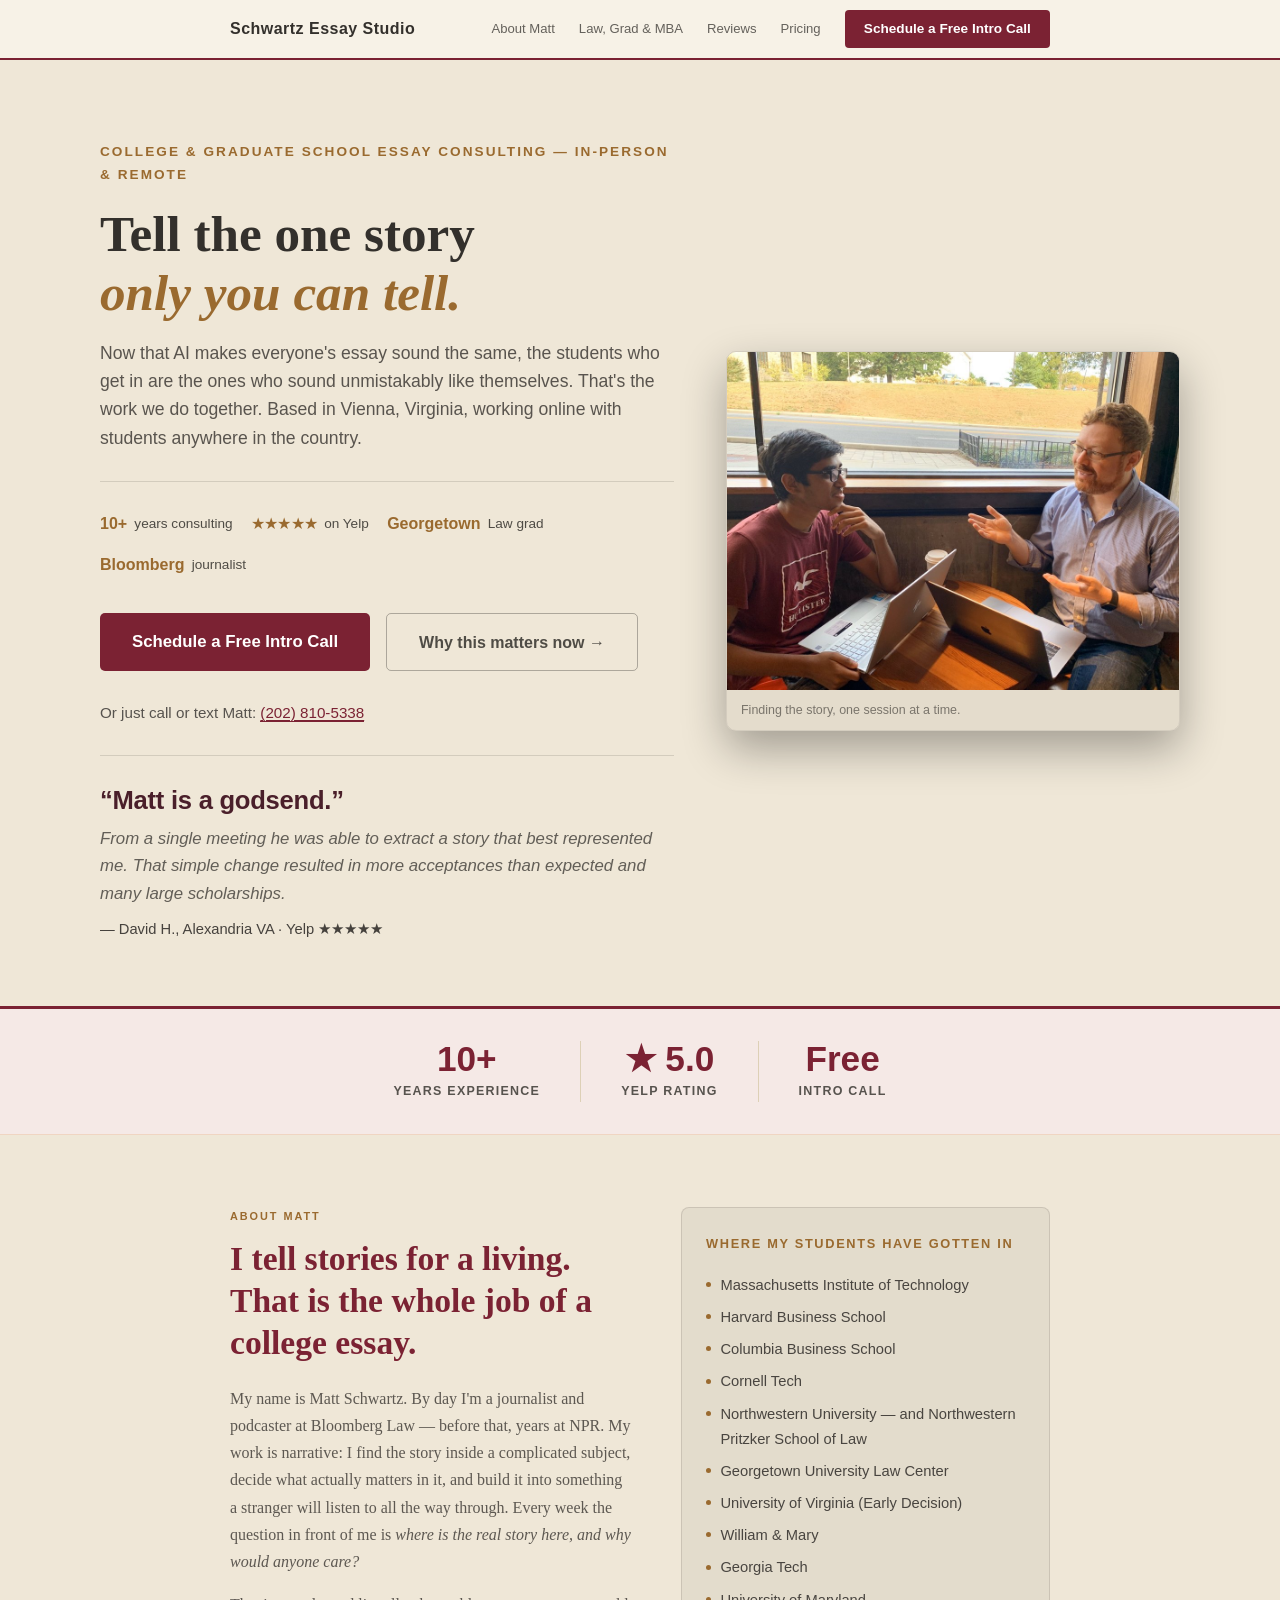
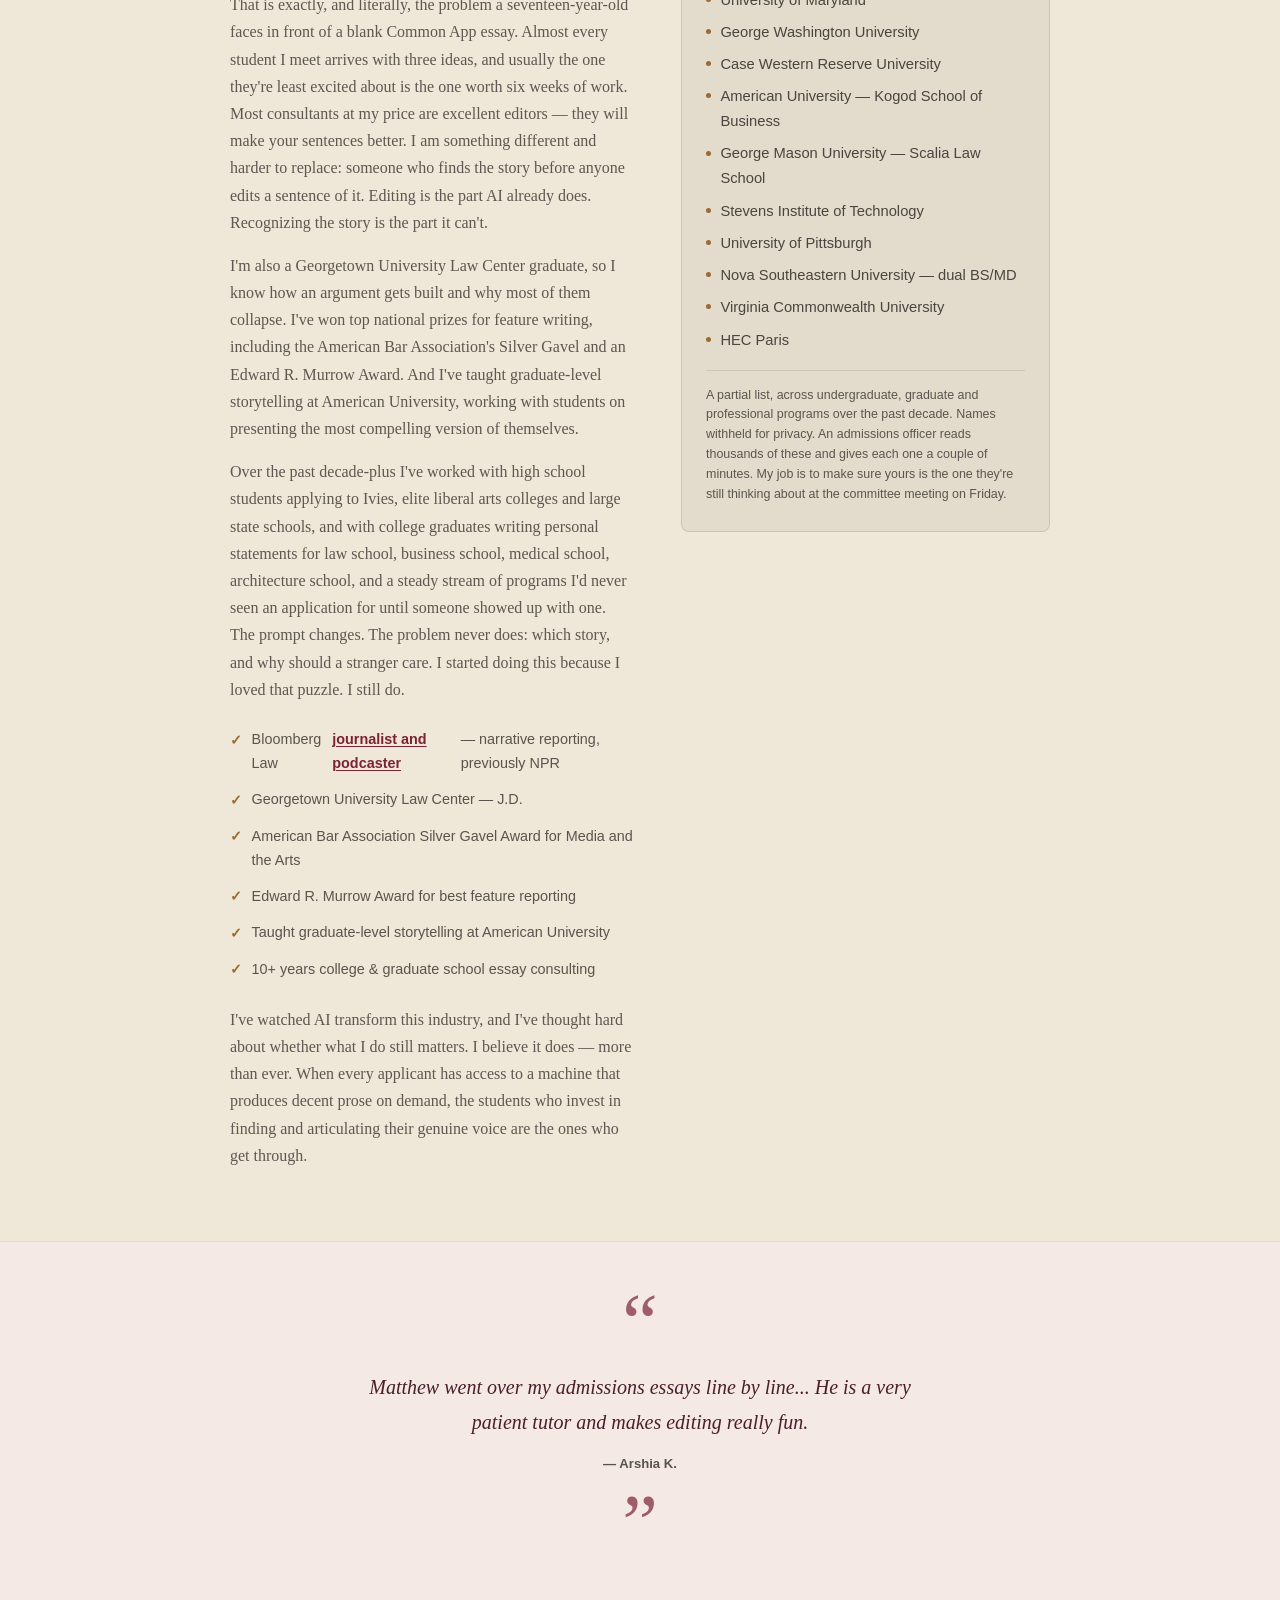
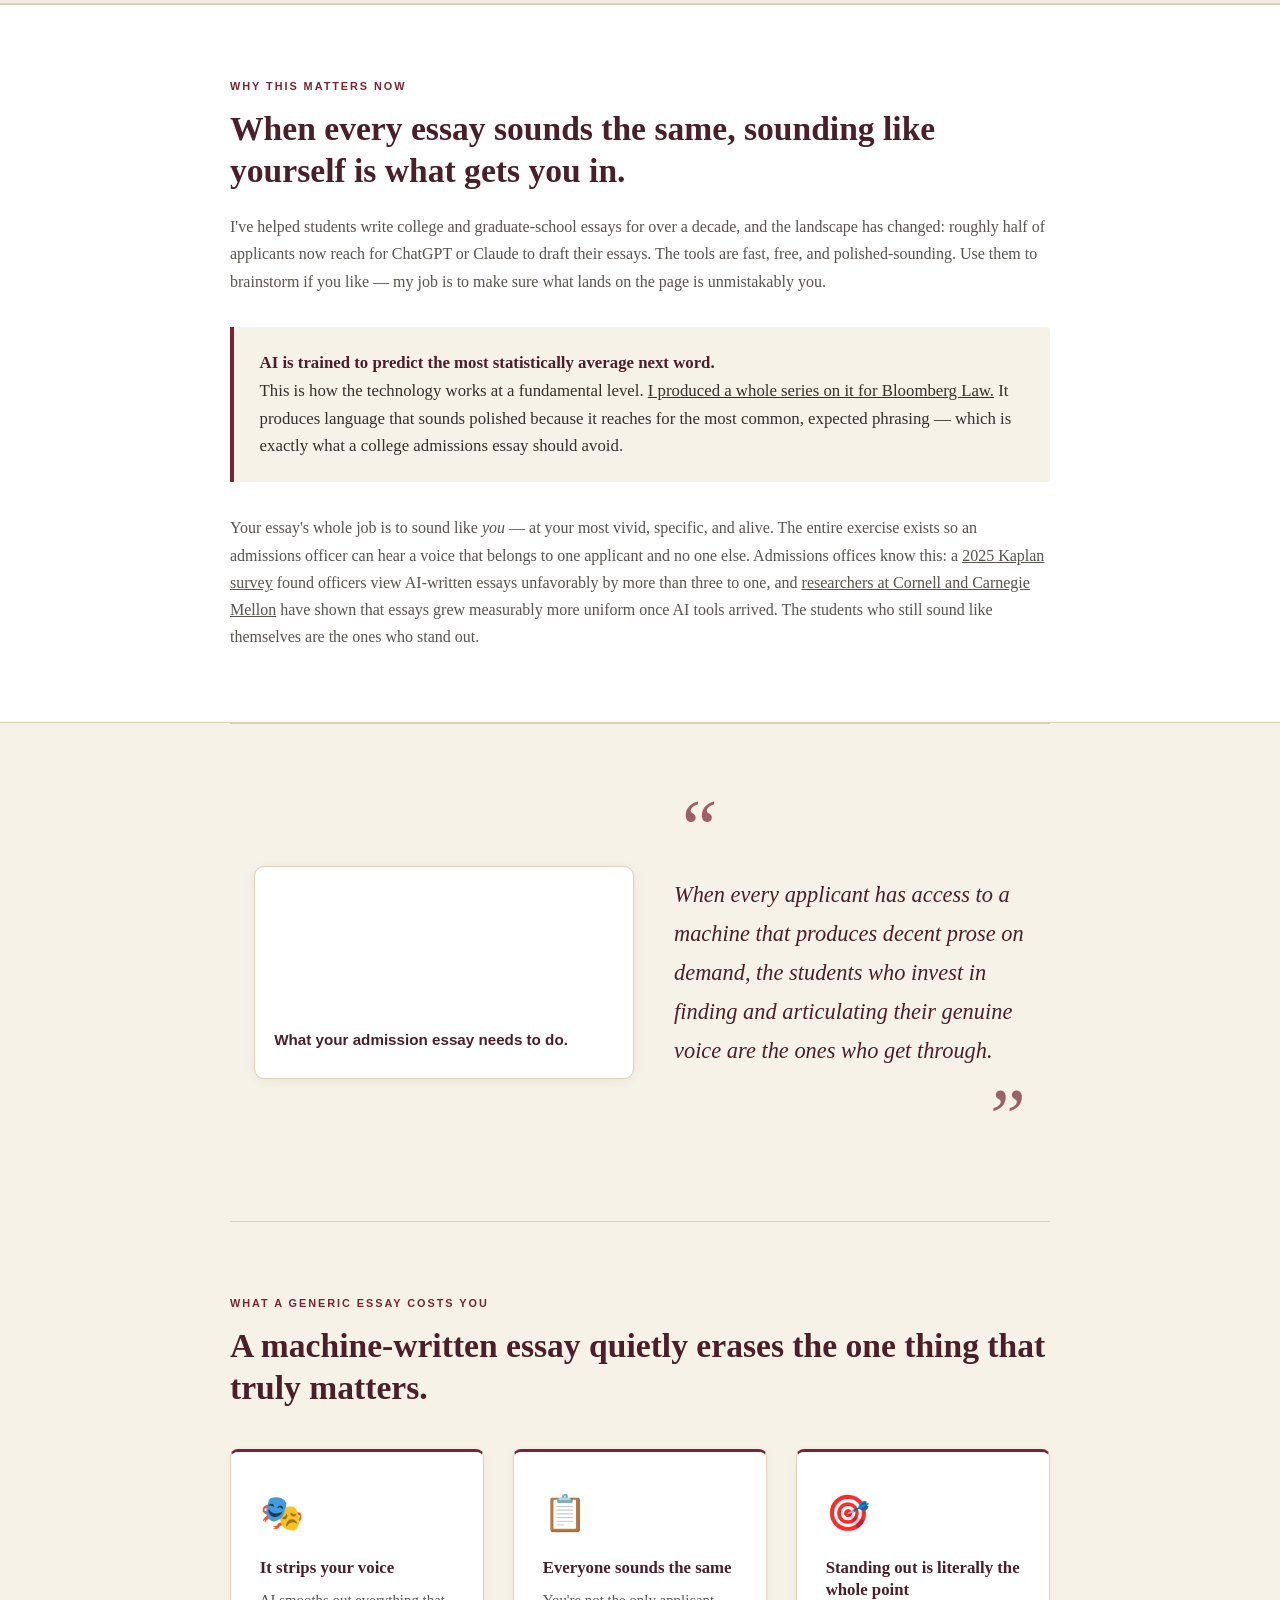
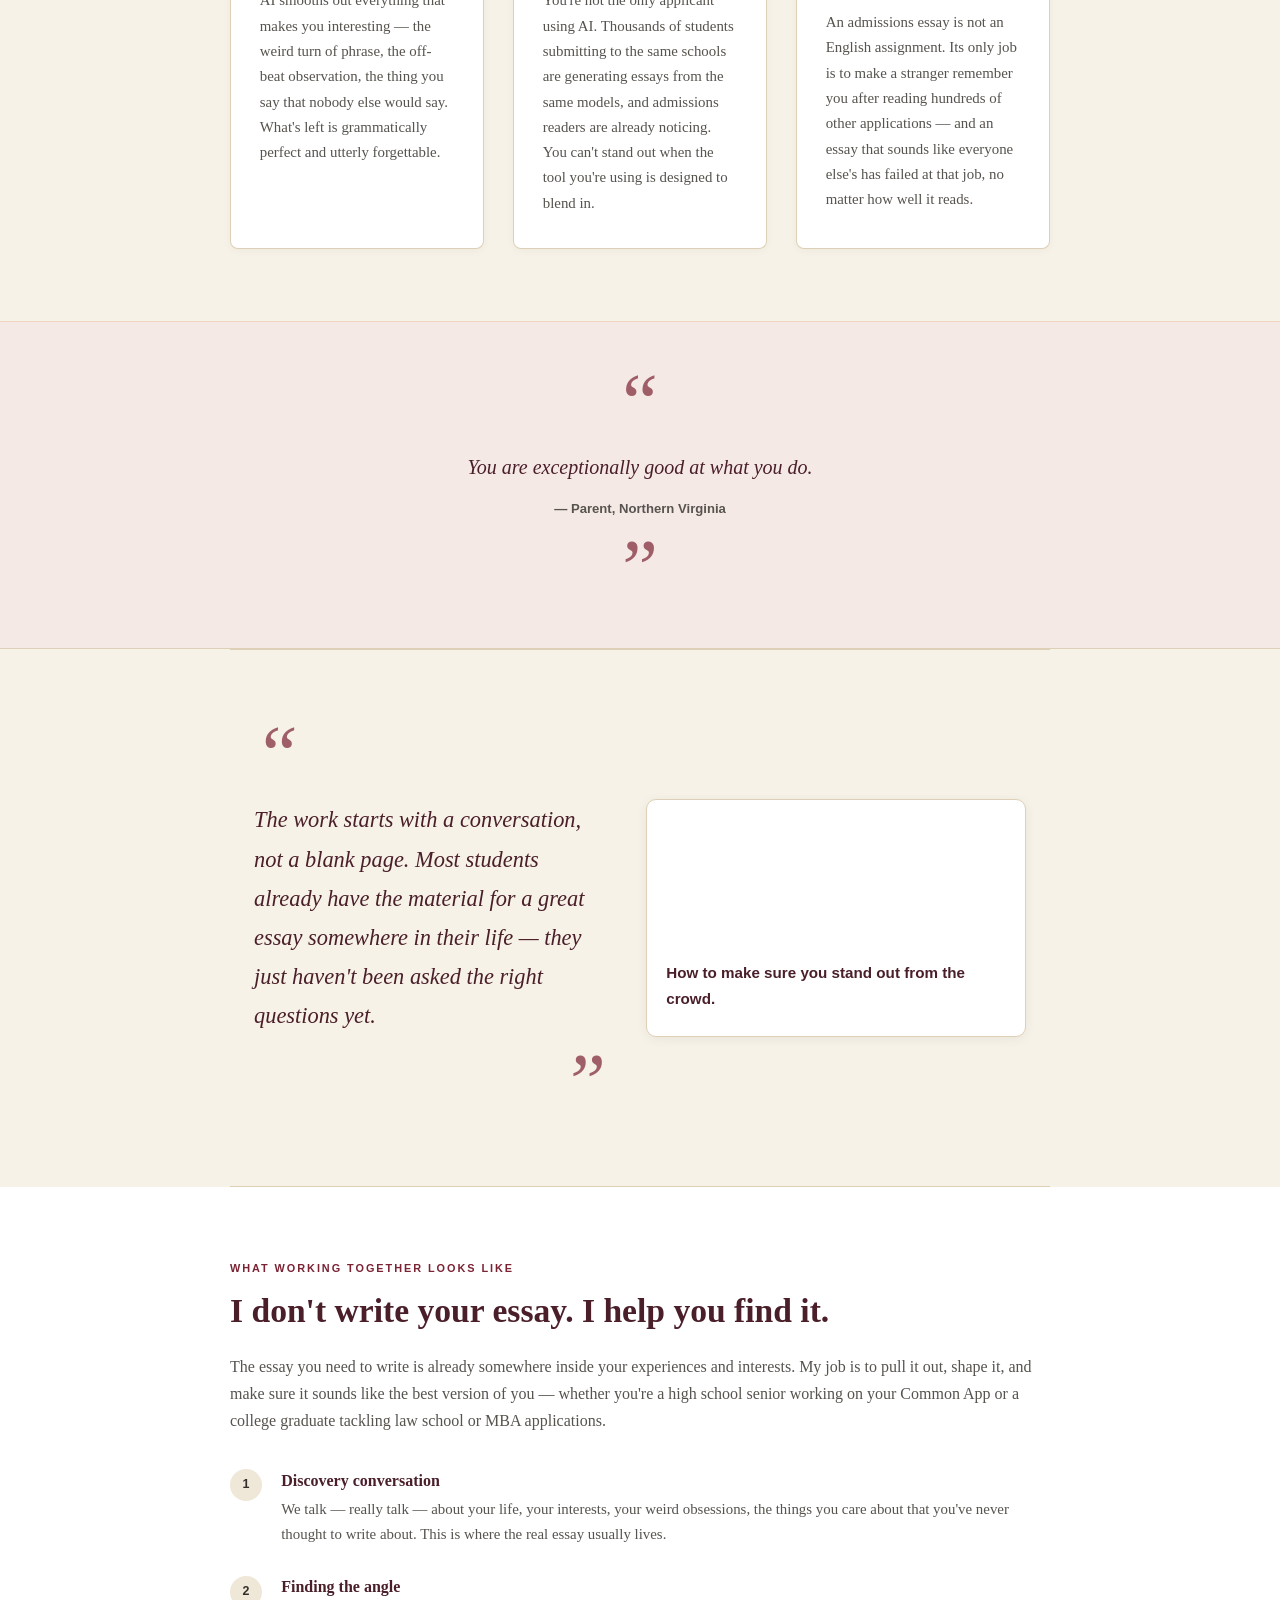
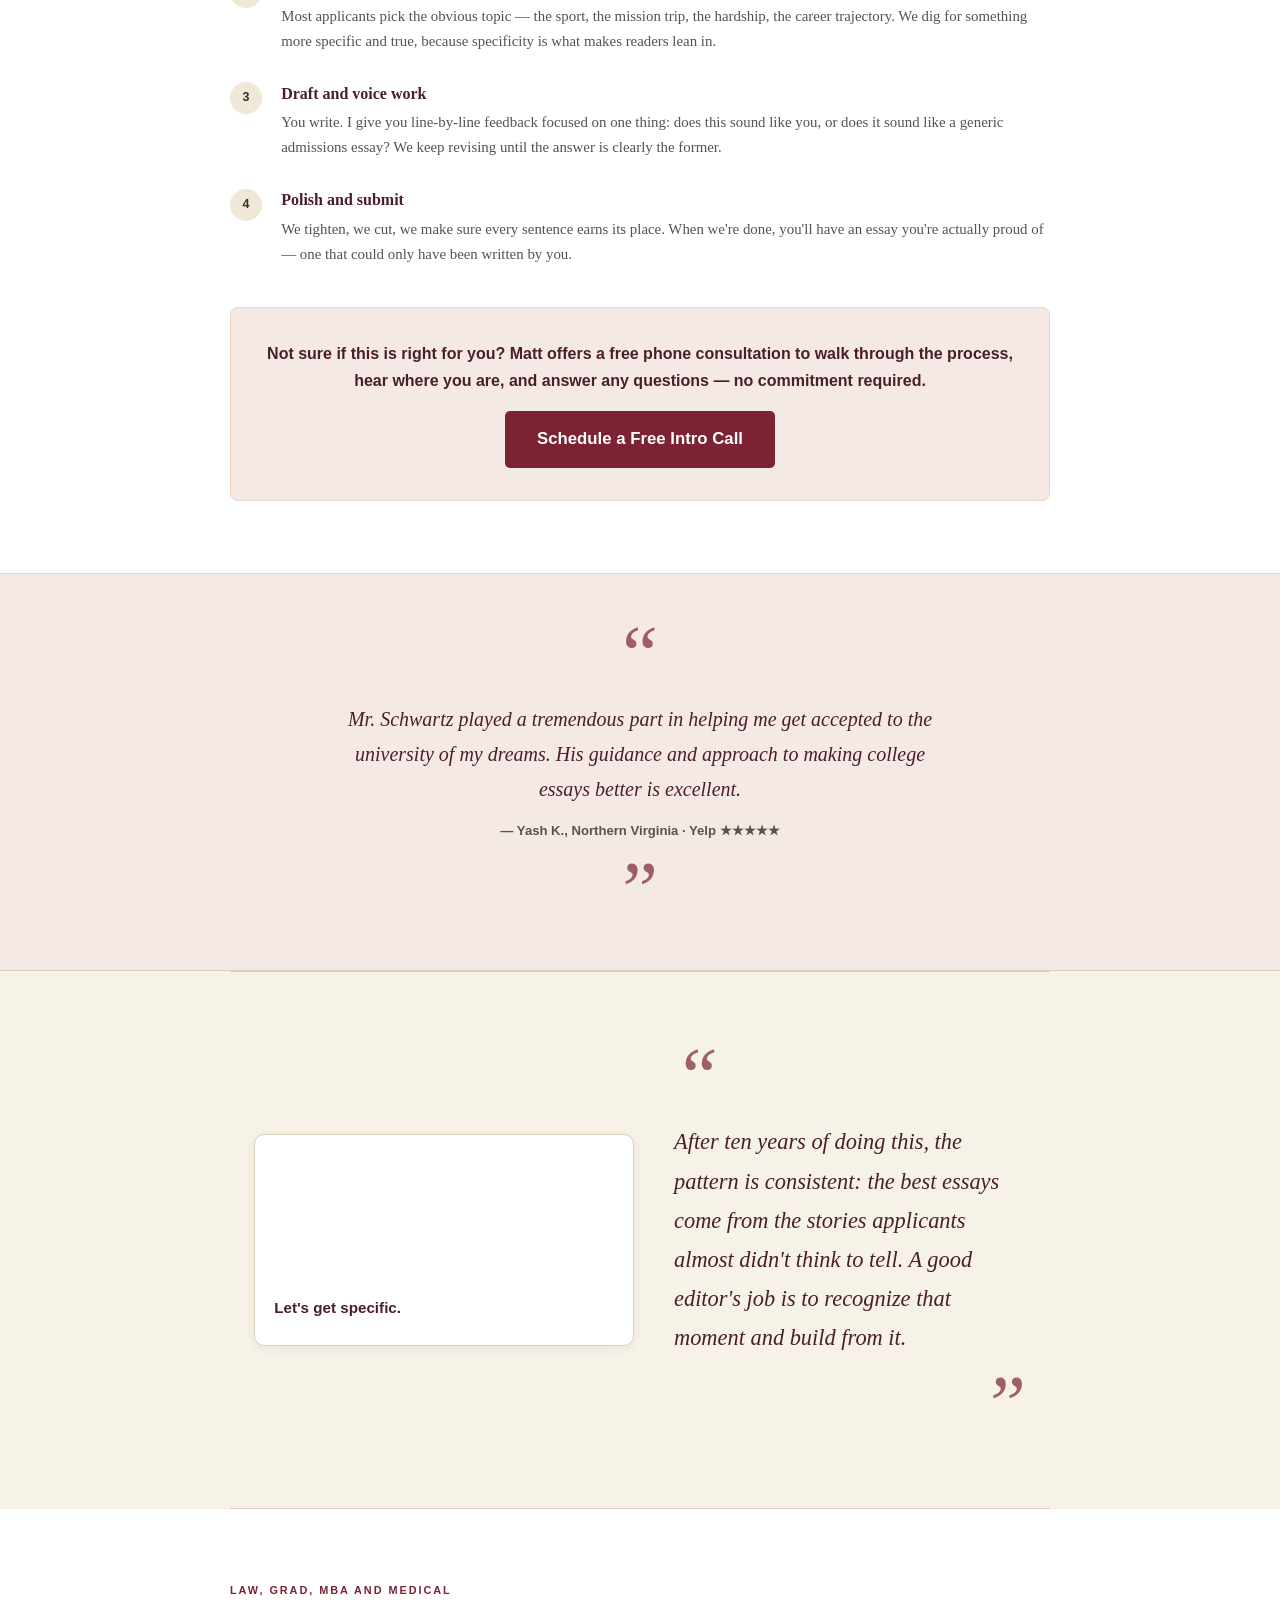
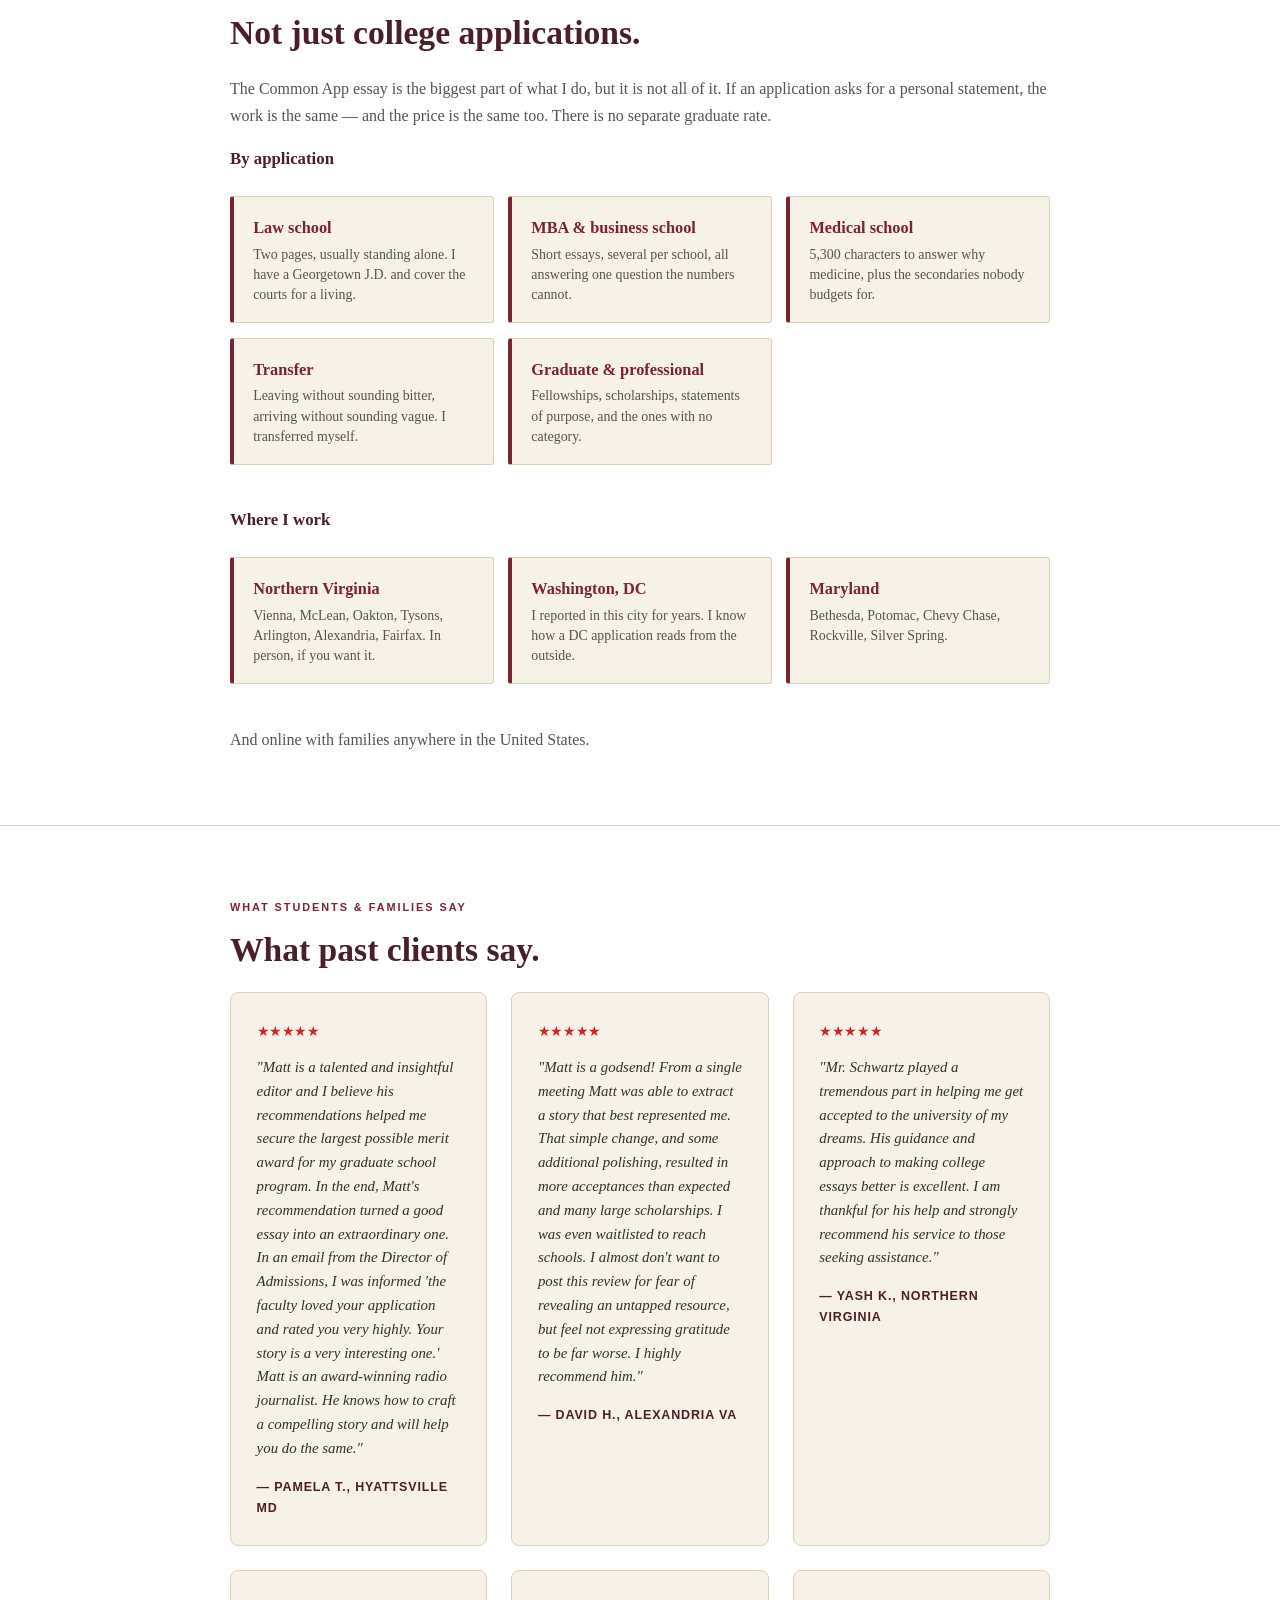
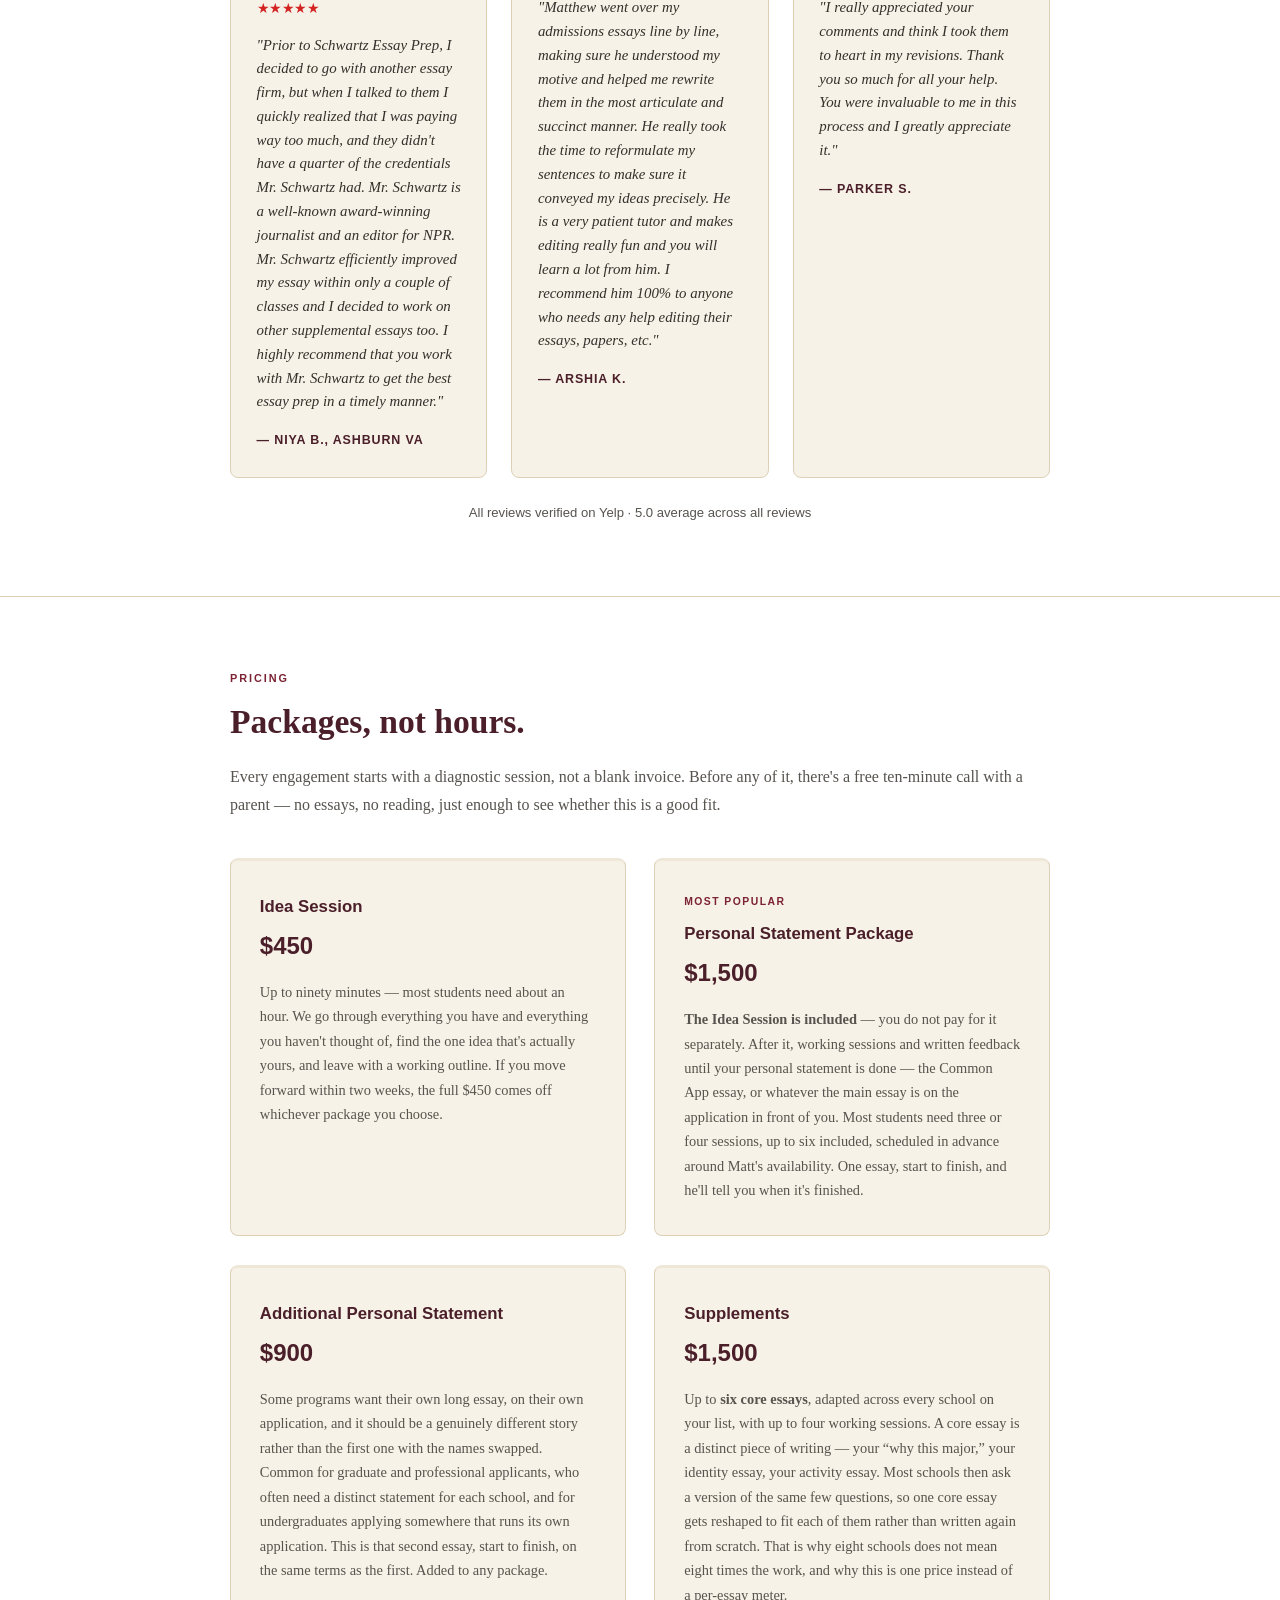
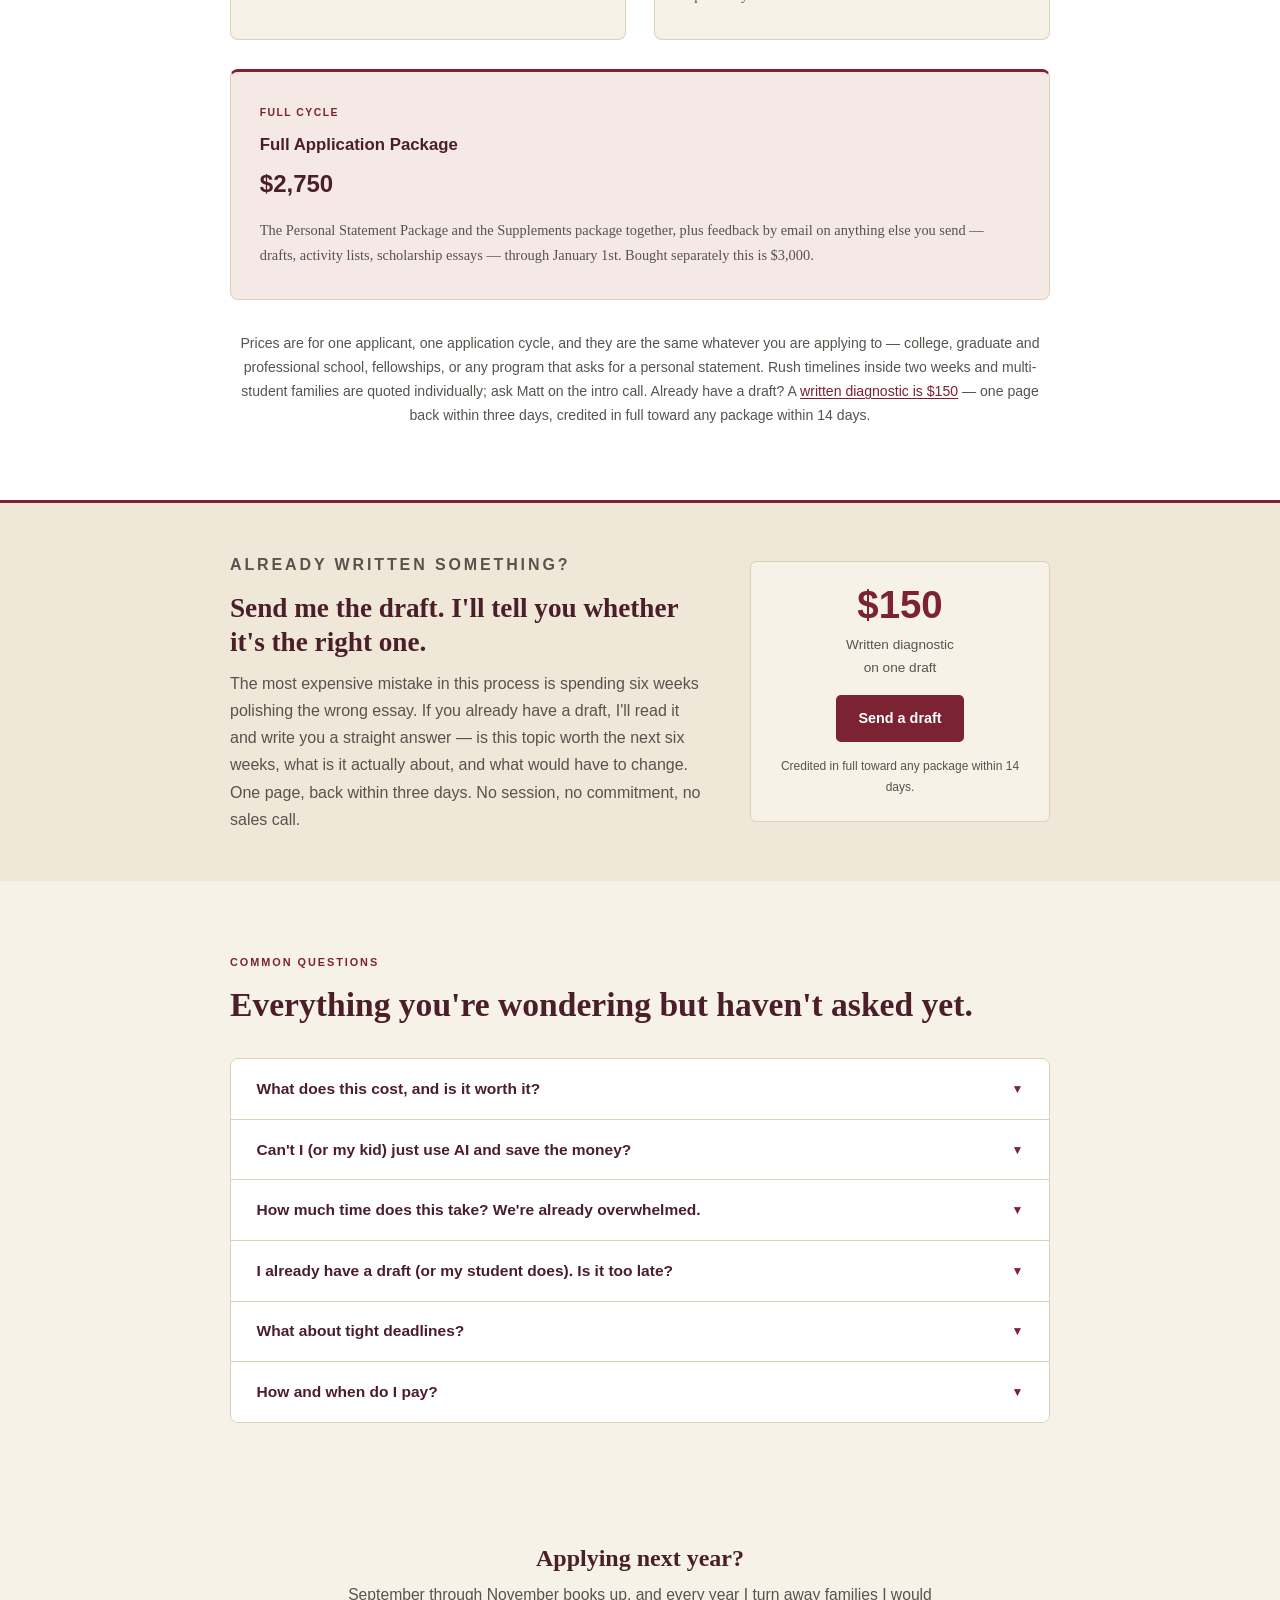
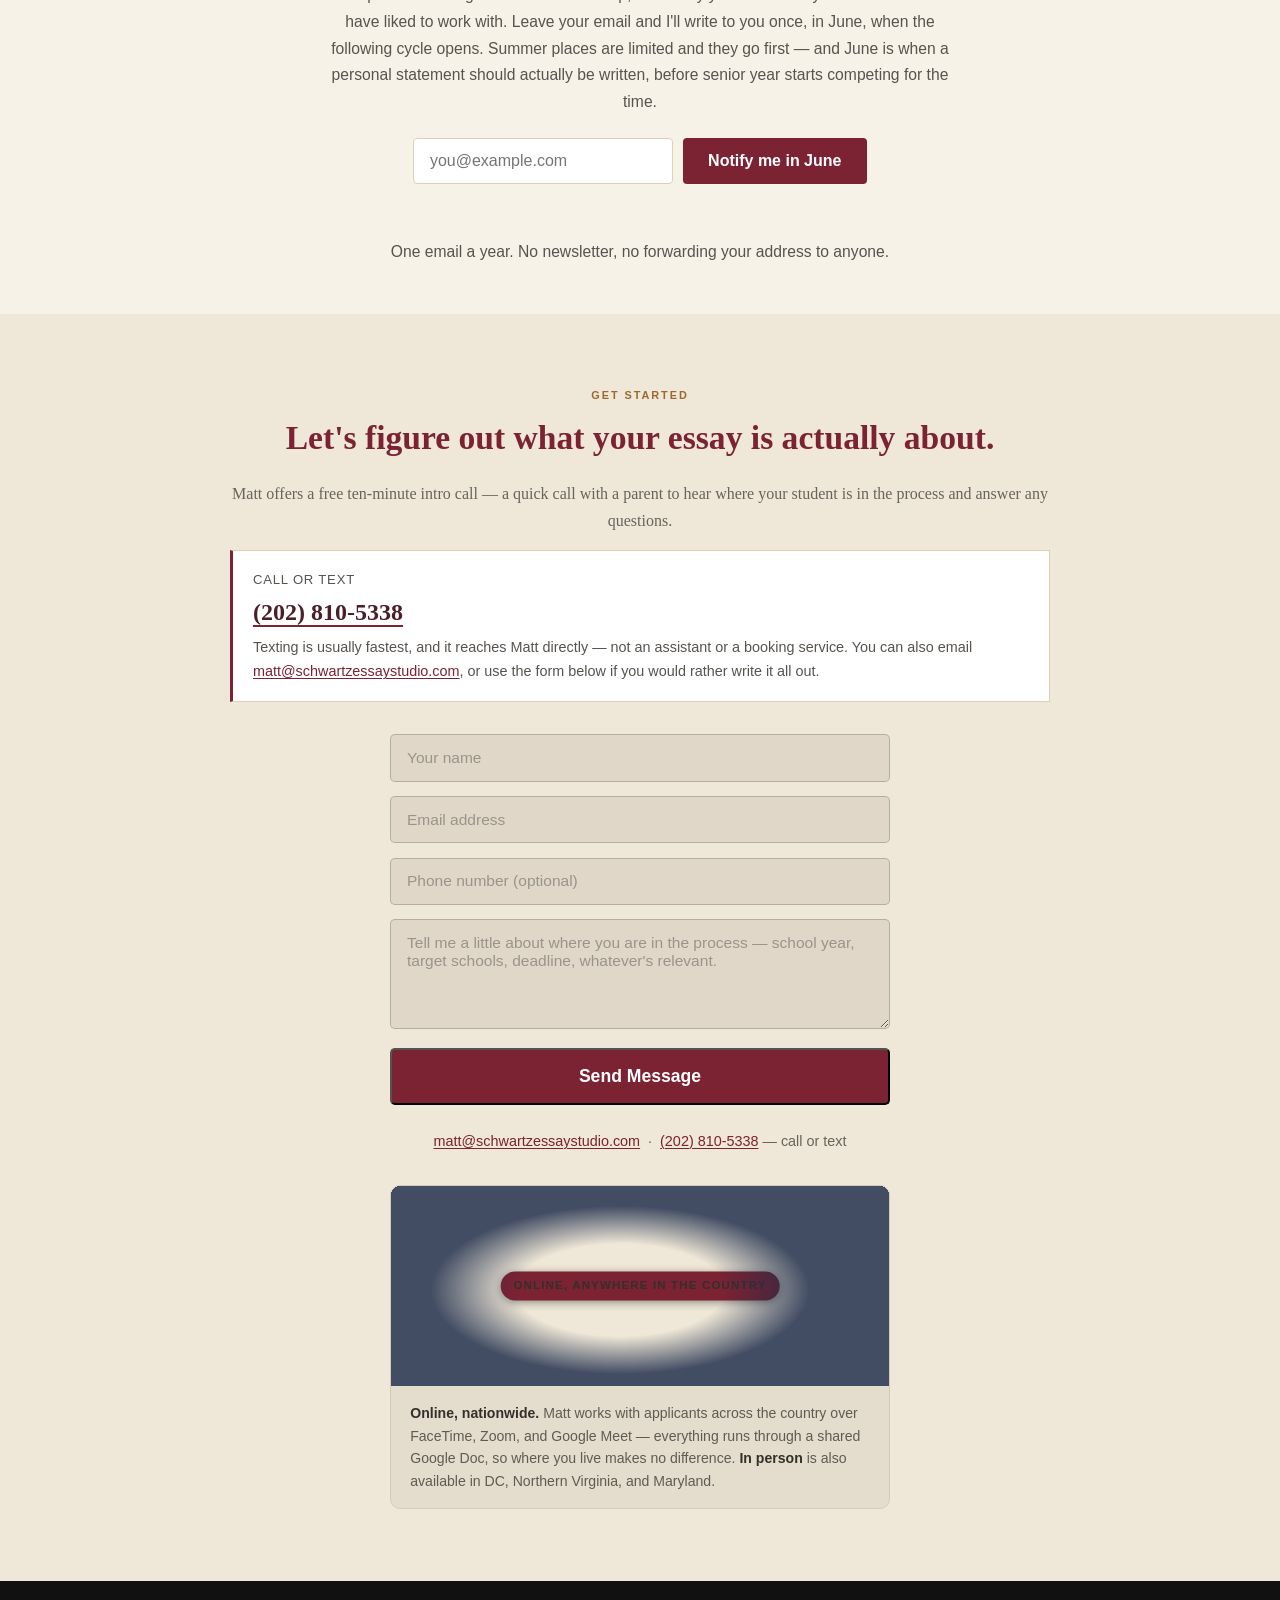
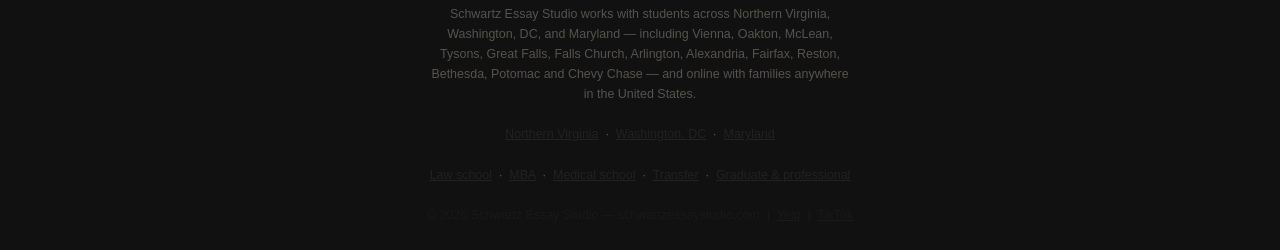
==== index.html @ 511deadd "Offer the phone as a real way in, and put Vienna in visible copy The number was in small print BELOW" ====
<!DOCTYPE html>
<html lang="en">
<head>
  <meta charset="UTF-8" />
  <meta name="viewport" content="width=device-width, initial-scale=1.0" />
  <title>College Essay Coach — Northern Virginia, DC &amp; Maryland | Schwartz Essay Studio</title>
  <meta name="description" content="College and graduate school essay coaching in Vienna VA and across Northern Virginia, Washington DC and Maryland, and online with students anywhere in the country. In an era when AI is writing everyone's essays, your real voice is the most powerful thing you have." />
  <link rel="canonical" href="https://schwartzessaystudio.com/" />

  <!-- Open Graph / link previews. This site is shared parent-to-parent by text
       and email, so the preview card is the first impression far more often
       than a search result is. -->
  <meta property="og:type" content="website" />
  <meta property="og:site_name" content="Schwartz Essay Studio" />
  <meta property="og:url" content="https://schwartzessaystudio.com/" />
  <meta property="og:title" content="Schwartz Essay Studio — Tell the one story only you can tell" />
  <meta property="og:description" content="One-on-one college and graduate school essay coaching, online with students anywhere in the country. An award-winning Bloomberg Law journalist and podcaster, and a Georgetown Law grad, who tells stories for a living." />
  <meta property="og:image" content="https://schwartzessaystudio.com/matt-with-student.jpg" />
  <meta property="og:image:width" content="1000" />
  <meta property="og:image:height" content="750" />
  <meta property="og:image:alt" content="Matt Schwartz working through a college essay draft with a student" />
  <meta name="twitter:card" content="summary_large_image" />
  <meta name="twitter:title" content="Schwartz Essay Studio — Tell the one story only you can tell" />
  <meta name="twitter:description" content="One-on-one college and graduate school essay coaching, online with students anywhere in the country." />
  <meta name="twitter:image" content="https://schwartzessaystudio.com/matt-with-student.jpg" />

  <script type="application/ld+json">
  {
    "@context": "https://schema.org",
    "@type": "ProfessionalService",
    "@id": "https://schwartzessaystudio.com/#business",
    "name": "Schwartz Essay Studio",
    "alternateName": ["Schwartz Essay Prep"],
    "url": "https://schwartzessaystudio.com/",
    "image": "https://schwartzessaystudio.com/matt-with-student.jpg",
    "description": "One-on-one college, graduate and professional school essay coaching. Personal statements, supplements and application essays, online with students anywhere in the United States, and in person in the Washington, DC area.",
    "email": "matt@schwartzessaystudio.com",
    "telephone": "+1-202-810-5338",
    "priceRange": "$450-$2750",
    "address": {
      "@type": "PostalAddress",
      "addressLocality": "Vienna",
      "addressRegion": "VA",
      "addressCountry": "US"
    },
    "areaServed": [
          {
                "@type": "City",
                "name": "Vienna",
                "address": {
                      "@type": "PostalAddress",
                      "addressRegion": "VA",
                      "addressCountry": "US"
                }
          },
          {
                "@type": "City",
                "name": "McLean",
                "address": {
                      "@type": "PostalAddress",
                      "addressRegion": "VA",
                      "addressCountry": "US"
                }
          },
          {
                "@type": "City",
                "name": "Oakton",
                "address": {
                      "@type": "PostalAddress",
                      "addressRegion": "VA",
                      "addressCountry": "US"
                }
          },
          {
                "@type": "City",
                "name": "Falls Church",
                "address": {
                      "@type": "PostalAddress",
                      "addressRegion": "VA",
                      "addressCountry": "US"
                }
          },
          {
                "@type": "City",
                "name": "Arlington",
                "address": {
                      "@type": "PostalAddress",
                      "addressRegion": "VA",
                      "addressCountry": "US"
                }
          },
          {
                "@type": "City",
                "name": "Alexandria",
                "address": {
                      "@type": "PostalAddress",
                      "addressRegion": "VA",
                      "addressCountry": "US"
                }
          },
          {
                "@type": "City",
                "name": "Fairfax",
                "address": {
                      "@type": "PostalAddress",
                      "addressRegion": "VA",
                      "addressCountry": "US"
                }
          },
          {
                "@type": "City",
                "name": "Great Falls",
                "address": {
                      "@type": "PostalAddress",
                      "addressRegion": "VA",
                      "addressCountry": "US"
                }
          },
          {
                "@type": "City",
                "name": "Reston",
                "address": {
                      "@type": "PostalAddress",
                      "addressRegion": "VA",
                      "addressCountry": "US"
                }
          },
          {
                "@type": "City",
                "name": "Bethesda",
                "address": {
                      "@type": "PostalAddress",
                      "addressRegion": "MD",
                      "addressCountry": "US"
                }
          },
          {
                "@type": "City",
                "name": "Potomac",
                "address": {
                      "@type": "PostalAddress",
                      "addressRegion": "MD",
                      "addressCountry": "US"
                }
          },
          {
                "@type": "City",
                "name": "Chevy Chase",
                "address": {
                      "@type": "PostalAddress",
                      "addressRegion": "MD",
                      "addressCountry": "US"
                }
          },
          {
                "@type": "City",
                "name": "Washington",
                "address": {
                      "@type": "PostalAddress",
                      "addressRegion": "DC",
                      "addressCountry": "US"
                }
          },
          {
                "@type": "State",
                "name": "Virginia"
          },
          {
                "@type": "State",
                "name": "Maryland"
          },
          {
                "@type": "Country",
                "name": "United States"
          }
    ],
    "serviceArea": {
          "@type": "GeoCircle",
          "geoMidpoint": {
                "@type": "GeoCoordinates",
                "latitude": 38.9012,
                "longitude": -77.2653
          },
          "geoRadius": "40000"
    },
        "availableChannel": {
          "@type": "ServiceChannel",
          "serviceLocation": { "@type": "Place", "name": "Online, nationwide" },
          "availableLanguage": "English"
        },
    "founder": { "@id": "https://schwartzessaystudio.com/#matt" },
    "provider": { "@id": "https://schwartzessaystudio.com/#matt" },
    "sameAs": [
      "https://www.yelp.com/biz/schwartz-essay-studio-vienna",
      "https://www.facebook.com/SchwartzEssayPrep/",
      "https://collegeessayman.com/"
    ],
    "hasOfferCatalog": {
      "@type": "OfferCatalog",
      "name": "Essay coaching packages",
      "itemListElement": [
        { "@type": "Offer", "name": "Idea Session", "price": "450", "priceCurrency": "USD",
          "description": "Diagnostic session of up to ninety minutes, credited in full toward any package within 14 days. Included in the Personal Statement Package." },
        { "@type": "Offer", "name": "Personal Statement Package", "price": "1500", "priceCurrency": "USD",
          "description": "The Idea Session plus working sessions and written feedback until the personal statement is finished. Up to six sessions included." },
        { "@type": "Offer", "name": "Additional Personal Statement", "price": "900", "priceCurrency": "USD",
          "description": "A second full-length essay on a different story, for a program running its own application." },
        { "@type": "Offer", "name": "Written Diagnostic", "price": "150", "priceCurrency": "USD",
          "description": "A one-page written verdict on a draft you already have: whether the topic is worth pursuing, what it is actually about, and what would need to change. Returned within three days and credited in full toward any package within 14 days." },
        { "@type": "Offer", "name": "Supplements", "price": "1500", "priceCurrency": "USD",
          "description": "Up to six core supplemental essays, adapted across every school on the applicant's list, with up to four working sessions. Covers why-us, why-major, identity, activity, short-answer, portfolio and design statements." },
        { "@type": "Offer", "name": "Full Application Package", "price": "2750", "priceCurrency": "USD",
          "description": "The Personal Statement Package and the Supplements package together, plus feedback through January 1." }
      ]
    }
  }
  </script>

  <script type="application/ld+json">
  {
    "@context": "https://schema.org",
    "@type": "Person",
    "@id": "https://schwartzessaystudio.com/#matt",
    "sameAs": [
      "https://schwartzreports.org/",
      "https://www.linkedin.com/in/schwartzreports/",
      "https://news.bloomberglaw.com/author/matthew-s.-schwartz-22958830",
      "https://www.npr.org/people/620099155/matthew-schwartz",
      "https://muckrack.com/matthew-schwartz-15",
      "https://www.american.edu/soc/faculty/mschwartz.cfm"
    ],
    "disambiguatingDescription": "Matthew S. Schwartz of Schwartz Essay Studio in Vienna, Virginia: senior audio producer at Bloomberg Law and host of the UnCommon Law podcast, previously a reporter and producer at NPR and WAMU, and a graduate of Georgetown University Law Center and the University of Michigan. Other college essay consultants share the surname Schwartz but are unrelated people at unaffiliated businesses.",
    "name": "Matthew S. Schwartz",
    "alternateName": "Matt Schwartz",
    "givenName": "Matthew",
    "familyName": "Schwartz",
    "url": "https://schwartzessaystudio.com/#about",
    "image": "https://schwartzessaystudio.com/matt-with-student.jpg",
    "jobTitle": "College and graduate school essay consultant",
    "description": "Journalist and podcaster at Bloomberg Law, previously NPR, and a Georgetown University Law Center graduate. Award-winning narrative reporter who has coached college, law, business, medical and architecture school applicants for over a decade.",
    "worksFor": { "@type": "Organization", "name": "Bloomberg Law" },
    "alumniOf": { "@type": "CollegeOrUniversity", "name": "Georgetown University Law Center" },
    "knowsAbout": [
      "College application essays",
      "Common Application personal statement",
      "Graduate school personal statements",
      "Law school personal statements",
      "MBA application essays",
      "Narrative storytelling",
      "Narrative podcasting"
    ],
    "award": [
      "American Bar Association Silver Gavel Award for Media and the Arts",
      "Edward R. Murrow Award for best feature reporting"
    ]
  }
  </script>
  <script>
    /* Night theme follows the visitor's own system setting.

       This used to ask a Cloudflare Worker for the visitor's sunset, computed
       from their IP. It was clever and it was wrong: it needed a network round
       trip before the page could pick a palette, it broke whenever the Worker
       route moved, it ignored what the reader had actually chosen, and it
       inferred location from an IP address to answer a question the browser
       already knows the answer to.

       prefers-color-scheme is instant, offline, private, and correct. It also
       updates live when the reader flips their system theme. */
    (function () {
      var root = document.documentElement;
      // The retired sunset script cached sunrise/sunset in localStorage for 12
      // hours and applied "night" from that cache with no network call. A
      // browser holding a stale copy of this page could therefore sit in dark
      // mode all through the following morning. Clear the legacy key so the
      // old state can never outlive the old code.
      try { localStorage.removeItem("cem-sun"); } catch (e) {}
      var mq = window.matchMedia && window.matchMedia("(prefers-color-scheme: dark)");
      if (!mq) return;                       // very old browser: stay light
      function apply(dark) {
        if (dark) root.setAttribute("data-theme", "night");
        else root.removeAttribute("data-theme");
      }
      apply(mq.matches);
      if (mq.addEventListener) mq.addEventListener("change", function (e) { apply(e.matches); });
      else if (mq.addListener) mq.addListener(function (e) { apply(e.matches); });
    })();
  </script>
  <style>
    :root {
      /* Typewriter palette, Sep 4 2026. Variable NAMES are deliberately
         unchanged from the navy/orange scheme so the whole site re-skins from
         this block alone; --navy is now the warm panel ground rather than a
         dark one, and --accent is maroon. Revert = git checkout
         pre-typewriter-redesign */
      --ink: #33302c;
      --muted: #57534e;
      --light: #f7f2e7;            /* parchment */
      --accent: #7b2233;           /* maroon */
      --accent-dark: #5d1926;
      --accent-light: #f5e9e6;
      --navy: #efe7d7;             /* panel ground - now warm, not dark */
      --navy-light: #e7dcc7;
      --heading: #4a1f2a;          /* deep maroon-black, was --navy */
      --gold: #9a6a2f;             /* aged brass, for eyebrows */
      --border: #ddd0b6;
      --max: 820px;
      --sans: -apple-system, BlinkMacSystemFont, 'Segoe UI', sans-serif;
      --panel-ink: 51, 48, 44;     /* rgb of --ink, for the alpha overlays */
        --paper: #fff;               /* section ground for the white bands */
        --surface: #fff;             /* raised card sitting on a section */
    }


    /* ── ALREADY HAVE A DRAFT + SUBSCRIBE ── */
    .draft-band {
      background: var(--navy);
      border-top: 3px solid var(--accent);
      padding: 3rem 1.5rem;
    }
    .draft-inner {
      max-width: var(--max); margin: 0 auto;
      display: grid; grid-template-columns: minmax(0, 1fr) 300px;
      gap: 2.5rem; align-items: center;
    }
    .draft-inner h2 { font-size: 1.7rem; color: var(--heading); margin-bottom: 0.7rem; }
    .draft-inner p { font-family: var(--sans); font-size: 1rem; color: var(--muted); }
    .draft-price {
      background: var(--light); border: 1px solid var(--border);
      border-radius: 6px; padding: 1.5rem; text-align: center;
    }
    .draft-price .amt {
      font-family: var(--sans); font-size: 2.4rem; font-weight: 800;
      color: var(--accent); line-height: 1; display: block;
    }
    .draft-price .what {
      font-family: var(--sans); font-size: 0.85rem; color: var(--muted);
      margin: 0.5rem 0 1rem; display: block;
    }
    .subscribe-band { background: var(--light); padding: 3rem 1.5rem; }
    .subscribe-inner { max-width: 620px; margin: 0 auto; text-align: center; }
    .subscribe-inner h2 { font-size: 1.5rem; color: var(--heading); margin-bottom: 0.6rem; }
    .subscribe-inner p { font-family: var(--sans); font-size: 0.98rem; color: var(--muted); margin-bottom: 1.4rem; }
    .subscribe-form { display: flex; gap: 0.6rem; justify-content: center; flex-wrap: wrap; }
    .subscribe-form input {
      font-family: var(--sans); font-size: 1rem; padding: 0.8rem 1rem;
      border: 1px solid var(--border); border-radius: 4px; min-width: 260px;
      background: var(--surface); color: #1a1a1a;
    }
    :root[data-theme="night"] .subscribe-form input { background: var(--navy-light); color: var(--ink); }
    .subscribe-form button {
      font-family: var(--sans); font-weight: 700; font-size: 1rem; cursor: pointer;
      padding: 0.8rem 1.6rem; border: none; border-radius: 4px;
      background: var(--accent); color: #fff;
    }
    .subscribe-form button:hover { background: var(--accent-dark); }
    .subscribe-msg {
      font-family: var(--sans); font-size: 0.92rem; margin-top: 0.9rem; min-height: 1.2em;
    }
    .subscribe-fine { font-family: var(--sans); font-size: 0.8rem; color: var(--muted); margin-top: 1rem; }
    @media (max-width: 639px) {
      .draft-inner { grid-template-columns: minmax(0, 1fr); gap: 1.6rem; }
      .subscribe-form input { min-width: 0; width: 100%; }
      .subscribe-form button { width: 100%; }
    }

    /* ── NIGHT ──
       Applied when the visitor's own location is past civil twilight, decided
       by the geo Worker from request.cf and cached in localStorage so repeat
       visits paint instantly with no flash.

       Every value below is a redefinition of a variable that already exists,
       which is why one block re-skins the whole site. --panel-ink is the
       important one: 38 rgba() overlays are written against it, and on a dark
       ground they have to be light rather than dark. */
    :root[data-theme="night"] {
      --ink: #ece4d6;
      --muted: #a9a096;
      --light: #211f22;            /* page ground */
      --accent: #c04a5e;           /* maroon, lifted for contrast on dark */
      --accent-dark: #a63a4d;
      --accent-light: #2b2226;     /* was a pale tint; now a dark one */
      --navy: #2a272b;             /* panel ground */
      --navy-light: #322e33;
      --gold: #d9a25c;
      --border: #443f45;
      --heading: #f0c9a8;
      --panel-ink: 236, 228, 214;  /* overlays go light on a dark ground */
        --paper: #1a181b;            /* darker than --light so bands still alternate */
        --surface: #262329;          /* a card reads as raised, not as a hole */
    }
    :root[data-theme="night"] body { background: var(--light); }
    :root[data-theme="night"] .hero-photo img,
    :root[data-theme="night"] .about-photo img { filter: brightness(0.88); }
    :root[data-theme="night"] .faq-item,
    :root[data-theme="night"] .testimonial,
    :root[data-theme="night"] .pricing-card,
    :root[data-theme="night"] .problem-card { background: var(--navy-light); }


    *, *::before, *::after { box-sizing: border-box; margin: 0; padding: 0; }

    body {
      font-family: Georgia, 'Times New Roman', serif;
      color: var(--ink);
      background: var(--light);
      line-height: 1.7;
    }

    /* ── NAV ── */
    nav {
      position: sticky;
      top: 0;
      background: var(--light);
      border-bottom: 2px solid var(--accent);
      z-index: 100;
      padding: 0 1.5rem;
    }
    .nav-inner {
      max-width: var(--max);
      margin: 0 auto;
      display: flex;
      align-items: center;
      justify-content: space-between;
      height: 58px;
    }
    .nav-logo {
      font-family: var(--sans);
      font-size: 1rem;
      font-weight: 700;
      letter-spacing: 0.03em;
      text-decoration: none;
      color: var(--ink);
    }
    .nav-links {
      display: flex;
      align-items: center;
      gap: 1.5rem;
    }
    .nav-link {
      font-family: var(--sans);
      font-size: 0.82rem;
      color: rgba(var(--panel-ink),0.75);
      text-decoration: none;
      font-weight: 500;
    }
    .nav-link:hover { color: var(--accent); }
    .nav-cta {
      background: var(--accent);
      color: #fff;
      text-decoration: none;
      padding: 0.45rem 1.2rem;
      border-radius: 4px;
      font-family: var(--sans);
      font-size: 0.85rem;
      font-weight: 700;
      transition: background 0.15s;
    }
    .nav-cta:hover { background: var(--accent-dark); }
    @media (max-width: 540px) {
      .nav-link { display: none; }
    }

    /* ── HERO ── */
    .hero {
      background: var(--navy);
      padding: 5rem 1.5rem 4rem;
      text-align: center;
      color: var(--ink);
    }
    .hero-layout {
      display: grid;
      grid-template-columns: minmax(0, 1fr) 42%;
      min-width: 0;
      gap: 3.25rem;
      align-items: center;
      max-width: 1080px;
      margin: 0 auto;
      text-align: left;
    }
    .hero-layout .hero-eyebrow,
    .hero-layout .hero-sub,
    .hero-layout .hero-rule,
    .hero-layout .hero-trust-bar,
    .hero-layout .hero-cta-group,
    .hero-layout .hero-mini-testimonial { margin-left: 0; margin-right: 0; }
    .hero-layout .hero h1,
    .hero-layout h1 { margin-left: 0; }
    .hero-layout .hero-trust-bar,
    .hero-layout .hero-cta-group { justify-content: flex-start; }
    .hero-layout .hero-rule { max-width: none; }
    .hero-layout .hero-trust-bar { gap: 0.85rem 1.15rem; }
    .hero-layout .hero-sub { max-width: 34em; }
    .hero-copy { min-width: 0; }
    .hero-photo {
      min-width: 0;
      border-radius: 10px;
      overflow: hidden;
      border: 1px solid rgba(var(--panel-ink),0.14);
      box-shadow: 0 18px 44px rgba(0,0,0,0.32);
      line-height: 0;
    }
    .hero-photo img {
      width: 100%;
      height: auto;
      display: block;
    }
    .hero-photo figcaption {
      font-family: var(--sans);
      font-size: 0.78rem;
      line-height: 1.5;
      color: rgba(var(--panel-ink),0.6);
      background: rgba(var(--panel-ink),0.06);
      padding: 0.65rem 0.85rem;
    }
    @media (max-width: 820px) {
      .hero-layout { grid-template-columns: minmax(0, 1fr); gap: 2rem; text-align: center; }
      .hero-layout .hero-trust-bar,
      .hero-layout .hero-cta-group { justify-content: center; }
      .hero-layout h1 { margin-left: auto; margin-right: auto; }
      .hero-layout .hero-sub { margin-left: auto; margin-right: auto; }
    }

    /* ── ADMITS CARD (About right column) ── */
    .admits-card {
      background: rgba(var(--panel-ink),0.06);
      border: 1px solid rgba(var(--panel-ink),0.14);
      border-radius: 8px;
      padding: 1.6rem 1.5rem;
    }
    .admits-card h3 {
      font-family: var(--sans);
      font-size: 0.8rem;
      font-weight: 700;
      letter-spacing: 0.13em;
      text-transform: uppercase;
      color: var(--gold);
      margin-bottom: 1.1rem;
    }
    .admits-list {
      list-style: none;
      display: flex;
      flex-direction: column;
      gap: 0.45rem;
      margin: 0 0 1.1rem;
    }
    .admits-list li {
      font-family: var(--sans);
      font-size: 0.92rem;
      color: rgba(var(--panel-ink),0.88);
      padding-left: 0.9rem;
      position: relative;
    }
    .admits-list li::before {
      content: "";
      position: absolute;
      left: 0;
      top: 0.62em;
      width: 5px;
      height: 5px;
      border-radius: 50%;
      background: var(--gold);
    }
    .admits-note {
      font-family: var(--sans);
      font-size: 0.78rem;
      line-height: 1.6;
      color: rgba(var(--panel-ink),0.5);
      border-top: 1px solid rgba(var(--panel-ink),0.12);
      padding-top: 0.9rem;
    }
    @media (max-width: 620px) {
      .admits-card { padding: 1.3rem 1.15rem; }
    }
    .hero-eyebrow {
      font-family: var(--sans);
      font-size: 0.85rem;
      font-weight: 700;
      letter-spacing: 0.15em;
      text-transform: uppercase;
      color: var(--gold);
      margin-bottom: 1.2rem;
    }
    .hero h1 {
      font-size: clamp(2.1rem, 5.5vw, 3.2rem);
      line-height: 1.15;
      max-width: 680px;
      margin: 0 auto 1rem;
      color: var(--ink);
    }
    .hero h1 em {
      font-style: italic;
      color: var(--gold);
    }
    .hero-sub {
      font-family: var(--sans);
      font-size: 1.1rem;
      color: rgba(var(--panel-ink),0.8);
      max-width: 540px;
      margin: 0 auto 1.6rem;
      line-height: 1.6;
    }

    .hero-rule {
      border: none;
      border-top: 1px solid rgba(var(--panel-ink),0.15);
      margin: 1.8rem auto;
      max-width: 540px;
    }

    /* Trust bar — shows before CTA */
    .hero-trust-bar {
      display: flex;
      justify-content: center;
      flex-wrap: wrap;
      gap: 1.5rem;
      margin-bottom: 2.2rem;
    }
    .trust-item {
      display: flex;
      align-items: center;
      gap: 0.45rem;
      font-family: var(--sans);
      font-size: 0.85rem;
      color: rgba(var(--panel-ink),0.85);
      font-weight: 500;
    }
    .trust-item .trust-val {
      font-weight: 800;
      color: var(--gold);
      font-size: 1rem;
    }
    .trust-stars {
      color: var(--gold);
      font-size: 1rem;
      letter-spacing: -0.05em;
    }

    .hero-cta-group {
      display: flex;
      gap: 1rem;
      justify-content: center;
      flex-wrap: wrap;
      margin-bottom: 1.8rem;
    }
    .btn-primary {
      background: var(--accent);
      color: #fff;
      text-decoration: none;
      padding: 0.9rem 2rem;
      border-radius: 5px;
      font-family: var(--sans);
      font-weight: 700;
      font-size: 1.05rem;
      transition: background 0.15s, transform 0.1s;
      display: inline-block;
    }
    .btn-primary:hover {
      background: var(--accent-dark);
      transform: translateY(-1px);
    }
    .btn-secondary {
      color: rgba(var(--panel-ink),0.85);
      text-decoration: none;
      padding: 0.9rem 2rem;
      border: 1.5px solid rgba(var(--panel-ink),0.35);
      border-radius: 5px;
      font-family: var(--sans);
      font-weight: 600;
      font-size: 1rem;
      transition: border-color 0.15s, color 0.15s;
    }
    .btn-secondary:hover {
      border-color: rgba(var(--panel-ink),0.7);
      color: var(--ink);
    }

    /* Mini testimonial right below hero CTA */
    .hero-mini-testimonial {
      font-family: var(--sans);
      font-size: 1.05rem;
      color: rgba(var(--panel-ink),0.75);
      font-style: italic;
      max-width: 560px;
      margin: 0 auto;
      line-height: 1.65;
    }
    .hero-mini-testimonial strong {
      color: rgba(var(--panel-ink),0.9);
      font-style: normal;
    }
    .hero-quote-hook { display: block; font-size: 1.6rem; line-height: 1.25; font-style: normal;
      font-weight: 600; color: var(--heading); margin-bottom: 0.5rem; letter-spacing: -0.01em; }
    .hero-quote-proof { display: block; }
    .hero-mini-testimonial cite { display: block; margin-top: 0.6rem; font-style: normal;
      color: rgba(var(--panel-ink),0.9); font-size: 0.92rem; }

    /* ── SECTION COMMON ── */
    section { padding: 4.5rem 1.5rem; }
    /* ── WHAT I WORK ON / WHERE ── the two link grids that surface the
       eight sub-pages. They were footer-only and effectively invisible. */
    .works-section { background: var(--paper); }
    .works-section h2 { color: var(--heading); }
    .works-grid {
      display: grid;
      grid-template-columns: repeat(auto-fit, minmax(min(220px, 100%), 1fr));
      gap: 0.9rem;
      margin: 1.4rem 0 2.6rem;
    }
    .works-card {
      display: block;
      padding: 1.05rem 1.2rem;
      border: 1px solid var(--border);
      border-left: 4px solid var(--accent);
      border-radius: 3px;
      background: var(--light);
      text-decoration: none;
      transition: transform .12s ease, box-shadow .12s ease;
    }
    .works-card:hover {
      transform: translateY(-2px);
      box-shadow: 0 4px 14px rgba(var(--panel-ink), 0.10);
    }
    .works-card strong {
      display: block;
      color: var(--accent);
      font-size: 1.02rem;
      margin-bottom: 0.2rem;
    }
    .works-card span {
      display: block;
      color: var(--muted);
      font-size: 0.87rem;
      line-height: 1.45;
    }
    .works-sub {
      font-weight: 700;
      color: var(--heading);
      margin: 0 0 0.2rem;
      font-size: 1.05rem;
    }

    .section-inner {
      max-width: var(--max);
      margin: 0 auto;
    }
    .section-label {
      font-family: var(--sans);
      font-size: 0.68rem;
      font-weight: 700;
      letter-spacing: 0.18em;
      text-transform: uppercase;
      color: var(--accent);
      margin-bottom: 0.8rem;
    }
    h2 {
      font-size: clamp(1.5rem, 3.5vw, 2.1rem);
      line-height: 1.25;
      margin-bottom: 1.3rem;
      color: var(--heading);
    }
    p { margin-bottom: 1rem; color: var(--muted); }
    p:last-child { margin-bottom: 0; }

    /* ── PULL QUOTE BAND ── */
    .pull-quote-band {
      background: var(--accent-light);
      border-top: 1px solid #f0d5c2;
      border-bottom: 1px solid var(--border);
      padding: 2.5rem 1.5rem;
      text-align: center;
    }
    .pull-quote-band blockquote {
      max-width: 600px;
      margin: 0 auto;
      font-size: 1.25rem;
      font-style: italic;
      line-height: 1.75;
      color: var(--heading);
      position: relative;
    }
    .pull-quote-band .pull-quote-attr {
      font-family: var(--sans);
      font-size: 0.82rem;
      font-weight: 600;
      color: var(--muted);
      margin-top: 0.8rem;
      font-style: normal;
    }
    /* Ornamental quote marks — large open/close quotes in accent color */
    .pull-quote-band .ornament {
      display: block;
      font-family: Georgia, serif;
      font-size: 5rem;
      line-height: 1;
      color: var(--accent);
      font-style: normal;
      margin: 0 auto;
      width: fit-content;
      opacity: 0.7;
    }
    .pull-quote-band .ornament-open  { margin-bottom: 0.5rem; }
    .pull-quote-band .ornament-close { margin-top: 0.5rem; }

    /* ── STATS BAR ── */
    .stats-bar {
      background: var(--accent-light);
      border-top: 3px solid var(--accent);
      border-bottom: 1px solid #f0d5c2;
      padding: 2rem 1.5rem;
    }
    .stats-inner {
      max-width: var(--max);
      margin: 0 auto;
      display: flex;
      justify-content: center;
      flex-wrap: wrap;
      gap: 2.5rem;
    }
    .stat-item {
      text-align: center;
    }
    .stat-num {
      font-family: var(--sans);
      font-size: 2.2rem;
      font-weight: 800;
      color: var(--accent);
      line-height: 1;
      display: block;
    }
    .stat-label {
      font-family: var(--sans);
      font-size: 0.78rem;
      color: var(--muted);
      text-transform: uppercase;
      letter-spacing: 0.1em;
      font-weight: 600;
      margin-top: 0.3rem;
      display: block;
    }
    .stat-divider {
      width: 1px;
      background: var(--border);
      align-self: stretch;
    }
    @media (max-width: 540px) {
      .stat-divider { display: none; }
    }

    /* ── THE AI QUESTION ── */
    .ai-section { background: var(--paper); border-top: 1px solid var(--border); border-bottom: 1px solid var(--border); }
    .ai-callout {
      background: var(--light);
      border-left: 4px solid var(--accent);
      padding: 1.4rem 1.6rem;
      margin: 2rem 0;
      font-size: 1.05rem;
      line-height: 1.65;
      color: var(--ink);
      border-radius: 0 4px 4px 0;
    }
    .ai-callout strong { color: var(--heading); }

    /* ── THREE PROBLEMS GRID ── */
    .problems-section { background: var(--light); }
    .problems-grid {
      display: grid;
      grid-template-columns: repeat(auto-fit, minmax(230px, 1fr));
      gap: 1.8rem;
      margin-top: 2.5rem;
    }
    .problem-card {
      background: var(--surface);
      border-radius: 8px;
      padding: 2rem 1.8rem;
      border: 1px solid var(--border);
      border-top: 3px solid var(--accent);
      box-shadow: 0 2px 8px rgba(0,0,0,0.04);
    }
    .problem-icon {
      font-size: 2.2rem;
      margin-bottom: 0.8rem;
      display: block;
    }
    .problem-card h3 {
      font-size: 1.05rem;
      margin-bottom: 0.6rem;
      line-height: 1.3;
      color: var(--heading);
    }
    .problem-card p { font-size: 0.93rem; }

    /* ── WHAT I DO ── */
    .process-section { background: var(--paper); }
    .process-list {
      list-style: none;
      margin-top: 2rem;
      display: flex;
      flex-direction: column;
      gap: 1.6rem;
    }
    .process-list li {
      display: flex;
      gap: 1.2rem;
      align-items: flex-start;
    }
    .process-icon {
      flex-shrink: 0;
      width: 32px;
      height: 32px;
      background: var(--navy);
      color: var(--ink);
      border-radius: 50%;
      display: flex;
      align-items: center;
      justify-content: center;
      font-family: var(--sans);
      font-size: 0.78rem;
      font-weight: 700;
      margin-top: 0.15rem;
    }
    .process-text strong {
      display: block;
      color: var(--heading);
      margin-bottom: 0.2rem;
      font-size: 1rem;
    }
    .process-text p { margin: 0; font-size: 0.93rem; }

    /* Mid-page CTA block */
    .mid-cta {
      background: var(--accent-light);
      border: 1px solid #f0d5c2;
      border-radius: 8px;
      padding: 2rem;
      text-align: center;
      margin-top: 2.5rem;
    }
    .mid-cta p {
      font-family: var(--sans);
      font-size: 1rem;
      color: var(--heading);
      font-weight: 600;
      margin-bottom: 1rem;
    }

    /* ── ABOUT ── */
    .about-section { background: var(--navy); color: var(--ink); }
    .about-section .section-label { color: var(--gold); }
    .about-section h2 { color: var(--accent); }
    .about-section p { color: rgba(var(--panel-ink),0.78); }
    .about-layout {
      display: grid;
      grid-template-columns: 1fr 45%;
      gap: 3rem;
      align-items: start;
    }
    @media (max-width: 620px) {
      .about-layout { grid-template-columns: 1fr; }
      .about-photo { order: -1; }
    }
    .about-photo {
      background: rgba(var(--panel-ink),0.08);
      border-radius: 8px;
      overflow: hidden;
      display: flex;
      align-items: center;
      justify-content: center;
      border: 1px solid rgba(var(--panel-ink),0.12);
      text-align: center;
      padding: 0;
      color: rgba(var(--panel-ink),0.35);
      font-family: var(--sans);
      font-size: 0.8rem;
      line-height: 1.5;
    }
    .about-photo img {
      width: 100%;
      height: auto;
      object-fit: contain;
      border-radius: 8px;
    }
    .about-credentials {
      list-style: none;
      margin: 1.5rem 0;
      display: flex;
      flex-direction: column;
      gap: 0.7rem;
    }
    .about-credentials li {
      display: flex;
      align-items: flex-start;
      gap: 0.6rem;
      font-family: var(--sans);
      font-size: 0.9rem;
      color: rgba(var(--panel-ink),0.8);
    }
    .about-credentials a { color: var(--gold); text-decoration: underline; text-underline-offset: 2px; font-weight: 600; }
    .about-credentials a:hover { color: var(--accent); }
    .about-credentials li::before {
      content: "\2713";
      color: var(--gold);
      font-weight: 700;
      flex-shrink: 0;
      margin-top: 0.05rem;
    }
    .about-quote {
      border-left: 3px solid var(--gold);
      padding-left: 1.4rem;
      margin: 1.8rem 0;
      font-size: 1.05rem;
      font-style: italic;
      color: rgba(var(--panel-ink),0.9);
      line-height: 1.65;
    }

    /* ── TIKTOK SECTION ── */
    .tiktok-section { background: var(--light); }
    .tiktok-section h2 { color: var(--heading); }
    .tiktok-intro {
      font-family: var(--sans);
      font-size: 1rem;
      color: var(--muted);
      margin-bottom: 2.5rem;
    }
    .tiktok-grid {
      display: grid;
      grid-template-columns: repeat(auto-fit, minmax(260px, 1fr));
      gap: 2rem;
    }
    .tiktok-card {
      background: var(--surface);
      border-radius: 10px;
      overflow: hidden;
      border: 1px solid var(--border);
      box-shadow: 0 2px 12px rgba(0,0,0,0.06);
    }
    .tiktok-card blockquote.tiktok-embed {
      margin: 0;
    }
    .tiktok-caption {
      padding: 1rem 1.2rem 1.2rem;
    }
    .tiktok-caption h4 {
      font-family: var(--sans);
      font-size: 0.95rem;
      font-weight: 700;
      color: var(--heading);
      margin-bottom: 0.35rem;
    }
    .tiktok-caption p {
      font-family: var(--sans);
      font-size: 0.83rem;
      color: var(--muted);
      margin: 0;
      font-style: normal;
    }
    .tiktok-placeholder {
      background: var(--surface);
      min-height: 340px;
      display: flex;
      align-items: center;
      justify-content: center;
      color: #888;
      font-family: var(--sans);
      font-size: 0.85rem;
      text-align: center;
      padding: 1rem;
    }
    .tiktok-note {
      margin-top: 1.8rem;
      text-align: center;
      font-family: var(--sans);
      font-size: 0.85rem;
      color: var(--muted);
    }
    .tiktok-note a { color: var(--accent); }

    /* Inline single TikTok — dropped between sections */
    .tiktok-inline-wrap {
      display: flex;
      justify-content: center;
      padding: 3rem 1.5rem;
      background: var(--light);
      border-top: 1px solid var(--border);
      border-bottom: 1px solid var(--border);
    }
    .tiktok-inline-wrap .tiktok-card {
      max-width: 380px;
      width: 100%;
    }

    /* Inline TikTok callout (beside video on desktop) */
    .tiktok-callout {
      font-size: 1.4rem;
      font-style: italic;
      line-height: 1.75;
      color: var(--heading);
      position: relative;
    }
    .tiktok-callout::before {
      content: '\201C';
      display: block;
      font-family: Georgia, serif;
      font-size: 5rem;
      line-height: 1;
      color: var(--accent);
      opacity: 0.7;
      margin-bottom: 0.4rem;
    }
    .tiktok-callout::after {
      content: '\201D';
      display: block;
      font-family: Georgia, serif;
      font-size: 5rem;
      line-height: 1;
      color: var(--accent);
      opacity: 0.7;
      margin-top: 0.4rem;
      text-align: right;
    }

    @media (min-width: 768px) {
      .tiktok-inline-wrap {
        max-width: var(--max);
        margin: 0 auto;
        display: flex;
        align-items: center;
        gap: 2.5rem;
      }
      .tiktok-inline-wrap.video-left {
        flex-direction: row;
      }
      .tiktok-inline-wrap.video-right {
        flex-direction: row-reverse;
      }
      .tiktok-inline-wrap .tiktok-card {
        flex: 0 0 380px;
        max-width: 380px;
      }
      .tiktok-callout {
        flex: 1;
        padding: 1rem 0;
      }
    }
    @media (max-width: 767px) {
      .tiktok-inline-wrap {
        flex-direction: column;
        align-items: center;
      }
      .tiktok-callout {
        text-align: center;
        margin-top: 1.5rem;
      }
    }

    /* ── TESTIMONIALS ── */
    .testimonials-section { background: var(--paper); border-top: 1px solid var(--border); }
    .yelp-badge {
      display: inline-flex;
      align-items: center;
      gap: 0.7rem;
      background: var(--light);
      border: 1px solid var(--border);
      border-radius: 6px;
      padding: 0.7rem 1.2rem;
      margin-bottom: 2rem;
      text-decoration: none;
    }
    .yelp-badge-stars {
      color: #d32323;
      font-size: 1.2rem;
      letter-spacing: -0.05em;
    }
    .yelp-badge-text {
      font-family: var(--sans);
    }
    .yelp-badge-rating {
      font-size: 1.25rem;
      font-weight: 800;
      color: var(--heading);
    }
    .yelp-badge-sub {
      font-size: 0.78rem;
      color: var(--muted);
      display: block;
    }
    .yelp-logo {
      color: #d32323;
      font-weight: 800;
      font-size: 1.1rem;
      font-family: var(--sans);
    }
    .testimonials-grid {
      display: grid;
      grid-template-columns: repeat(auto-fit, minmax(240px, 1fr));
      gap: 1.5rem;
    }
    .testimonial {
      background: var(--light);
      border-radius: 8px;
      padding: 1.6rem;
      border: 1px solid var(--border);
      position: relative;
    }
    .testimonial-stars {
      color: #d32323;
      font-size: 0.9rem;
      margin-bottom: 0.8rem;
      letter-spacing: -0.03em;
    }
    .testimonial p {
      font-size: 0.93rem;
      font-style: italic;
      color: var(--ink);
      margin-bottom: 1rem;
      line-height: 1.6;
    }
    .testimonial-attr {
      font-family: var(--sans);
      font-size: 0.78rem;
      font-weight: 700;
      color: var(--heading);
      text-transform: uppercase;
      letter-spacing: 0.07em;
    }
    .testimonial-date {
      font-family: var(--sans);
      font-size: 0.72rem;
      color: var(--muted);
      font-weight: 400;
      margin-top: 0.15rem;
      display: block;
      text-transform: none;
      letter-spacing: 0;
    }
    .testimonials-note {
      margin-top: 1.5rem;
      font-size: 0.82rem;
      font-family: var(--sans);
      color: var(--muted);
      text-align: center;
    }

    /* ── PRICING ── */
    .pricing-section { background: var(--paper); border-top: 1px solid var(--border); }
    .pricing-grid {
      display: grid;
      grid-template-columns: repeat(2, 1fr);
      gap: 1.8rem;
      margin-top: 2.5rem;
    }
    .pricing-card.featured { grid-column: 1 / -1; }
    .pricing-card {
      background: var(--light);
      border-radius: 8px;
      padding: 2rem 1.8rem;
      border: 1px solid var(--border);
      border-top: 3px solid var(--navy);
    }
    .pricing-card.featured {
      background: var(--accent-light);
      border-top: 3px solid var(--accent);
    }
    .pricing-badge {
      font-family: var(--sans);
      font-size: 0.65rem;
      font-weight: 700;
      letter-spacing: 0.14em;
      text-transform: uppercase;
      color: var(--accent);
      margin-bottom: 0.6rem;
      display: block;
    }
    .pricing-card h3 {
      font-family: var(--sans);
      font-size: 1.05rem;
      color: var(--heading);
      margin-bottom: 0.3rem;
    }
    .pricing-price {
      display: block;
      font-family: var(--sans);
      font-size: 1.5rem;
      font-weight: 700;
      color: var(--heading);
      margin-bottom: 0.8rem;
    }
    .pricing-card p { font-size: 0.9rem; }
    .pricing-note {
      margin-top: 2rem;
      font-family: var(--sans);
      font-size: 0.88rem;
      color: var(--muted);
      text-align: center;
    }

    /* ── Inline links in body copy ──
       There was no global <a> rule at all, so an unstyled inline link fell back to
       the browser default blue: 1.65-1.88:1 against the dark grounds, effectively
       invisible. (Reported on "A written diagnostic is $150" in the pricing note.)
       Maroon reads 9.9:1 on white, but only 3.2-3.7:1 on the dark ground, so night
       mode switches to the gold at 6.8-7.8:1. Underlined in both, so the link does
       not depend on color alone to be recognisable.
       :not([style]) leaves the deliberately-muted /law-school, /maryland etc. links
       alone - those carry an inline color and are meant to stay quiet. */
    p a:not([style]),
    li a:not([style]) {
      color: var(--accent);
      text-decoration: underline;
      text-decoration-thickness: 1px;
      text-underline-offset: 0.15em;
    }
    p a:not([style]):hover,
    li a:not([style]):hover { color: var(--accent-dark); }

    :root[data-theme="night"] p a:not([style]),
    :root[data-theme="night"] li a:not([style]) { color: var(--gold); }
    :root[data-theme="night"] p a:not([style]):hover,
    :root[data-theme="night"] li a:not([style]):hover { color: var(--heading); }

    /* ── Call / text, offered as a real alternative to the form ──
       The number had been sitting in small print BELOW the form, so the only
       visible way to reach Matt was to fill something in. Parents of seniors
       under a deadline text. */
    .reach-direct {
      margin: 0 0 2rem;
      padding: 1.1rem 1.25rem;
      border: 1px solid var(--border);
      border-left: 3px solid var(--accent);
      background: var(--surface);
      text-align: left;
    }
    .reach-direct .reach-lead {
      font-family: var(--sans);
      font-size: 0.82rem;
      letter-spacing: 0.06em;
      text-transform: uppercase;
      color: var(--muted);
      margin: 0 0 0.35rem;
    }
    .reach-direct .reach-number {
      margin: 0;
      font-size: 1.5rem;
      line-height: 1.25;
      font-weight: 600;
    }
    .reach-direct .reach-number a {
      color: var(--heading);
      text-decoration: none;
      border-bottom: 2px solid var(--accent);
    }
    .reach-direct .reach-number a:hover { border-bottom-color: var(--heading); }
    .reach-direct .reach-note {
      margin: 0.5rem 0 0;
      font-family: var(--sans);
      font-size: 0.9rem;
      color: var(--muted);
    }
    .hero-phone {
      margin: 0.85rem 0 0;
      font-family: var(--sans);
      font-size: 0.95rem;
      color: var(--muted);
    }
    .hero-phone a { color: var(--heading); text-decoration: none;
                    border-bottom: 1px solid var(--accent); }
    @media (max-width: 600px) {
      .reach-direct .reach-number { font-size: 1.3rem; }
    }

    /* ── FAQ ── */
    .faq-section { background: var(--light); }
    .faq-list {
      margin-top: 2rem;
      display: flex;
      flex-direction: column;
      gap: 0;
      border: 1px solid var(--border);
      border-radius: 8px;
      overflow: hidden;
    }
    .faq-item {
      border-bottom: 1px solid var(--border);
      background: var(--surface);
    }
    .faq-item:last-child { border-bottom: none; }
    .faq-q {
      width: 100%;
      background: none;
      border: none;
      cursor: pointer;
      padding: 1.3rem 1.6rem;
      text-align: left;
      font-family: var(--sans);
      font-size: 0.97rem;
      font-weight: 700;
      color: var(--heading);
      display: flex;
      justify-content: space-between;
      align-items: center;
      gap: 1rem;
    }
    .faq-q:hover { background: var(--light); }
    .faq-q .faq-arrow {
      flex-shrink: 0;
      font-size: 0.75rem;
      color: var(--accent);
      transition: transform 0.2s;
    }
    .faq-a {
      padding: 0 1.6rem 1.3rem;
      font-family: var(--sans);
      font-size: 0.92rem;
      color: var(--muted);
      line-height: 1.65;
    }
    .faq-a p { font-size: 0.92rem; margin-bottom: 0.5rem; }

    /* ── CONTACT / CTA ── */
    .contact-section {
      background: var(--navy);
      color: var(--ink);
      text-align: center;
    }
    .contact-section .section-label { color: var(--gold); }
    .contact-section h2 { color: var(--accent); }
    .contact-section p { color: rgba(var(--panel-ink),0.72); }
    .contact-section .btn-primary {
      margin-top: 1.6rem;
      font-size: 1.1rem;
      padding: 1rem 2.4rem;
    }
    .contact-email {
      margin-top: 1.2rem;
      font-family: var(--sans);
      font-size: 0.9rem;
      color: rgba(var(--panel-ink),0.45);
    }
    .contact-email a { color: rgba(var(--panel-ink),0.65); }
    .contact-guarantee {
      margin-top: 1.4rem;
      font-family: var(--sans);
      font-size: 0.83rem;
      color: rgba(var(--panel-ink),0.45);
    }

    /* ── SCROLL OFFSET for sticky nav + tab bar ── */
    [id] { scroll-margin-top: 80px; }
    @media (max-width: 639px) { [id] { scroll-margin-top: 128px; } }

    /* ── CONTACT FORM ── */
    .contact-form {
      margin-top: 2rem;
      display: flex;
      flex-direction: column;
      gap: 0.9rem;
      max-width: 500px;
      margin-left: auto;
      margin-right: auto;
      text-align: left;
    }
    .contact-form input,
    .contact-form textarea,
    .contact-form select {
      width: 100%;
      padding: 0.85rem 1rem;
      border: 1.5px solid rgba(var(--panel-ink),0.25);
      border-radius: 5px;
      background: rgba(var(--panel-ink),0.08);
      color: var(--ink);
      font-family: var(--sans);
      font-size: 0.97rem;
      outline: none;
      transition: border-color 0.15s;
    }
    .contact-form input::placeholder,
    .contact-form textarea::placeholder { color: rgba(var(--panel-ink),0.4); }
    .contact-form input:focus,
    .contact-form textarea:focus { border-color: var(--accent); }
    .contact-form textarea { min-height: 110px; resize: vertical; }
    .contact-form .btn-primary { width: 100%; text-align: center; margin-top: 0.25rem; }

    /* ── LOCATION CALLOUT ── */
    .location-callout {
      margin-top: 2rem;
      max-width: 500px;
      margin-left: auto;
      margin-right: auto;
      border-radius: 10px;
      overflow: hidden;
      border: 1px solid rgba(var(--panel-ink),0.15);
    }
    .location-map-wrap {
      position: relative;
      height: 200px;
    }
    .location-map-wrap iframe {
      width: 100%;
      height: 100%;
      border: none;
      display: block;
      filter: saturate(0.5) brightness(0.85);
    }
    /* Spotlight overlay — dims edges, highlights DMV center */
    .location-map-wrap::after {
      content: '';
      position: absolute;
      inset: 0;
      background: radial-gradient(
        ellipse 38% 42% at 46% 52%,
        transparent 0%,
        transparent 55%,
        rgba(28,43,74,0.55) 85%,
        rgba(28,43,74,0.82) 100%
      );
      pointer-events: none;
      border-radius: 0;
    }
    .location-label {
      position: absolute;
      top: 50%;
      left: 50%;
      transform: translate(-50%, -50%);
      background: var(--accent);
      color: var(--ink);
      font-family: var(--sans);
      font-size: 0.72rem;
      font-weight: 800;
      letter-spacing: 0.1em;
      text-transform: uppercase;
      padding: 0.3rem 0.8rem;
      border-radius: 20px;
      white-space: nowrap;
      pointer-events: none;
      box-shadow: 0 2px 8px rgba(0,0,0,0.4);
    }
    .location-text {
      background: rgba(var(--panel-ink),0.06);
      padding: 1rem 1.2rem;
      font-family: var(--sans);
      font-size: 0.88rem;
      color: rgba(var(--panel-ink),0.75);
      line-height: 1.6;
      text-align: left;
    }
    .location-text strong { color: var(--ink); }

    /* ── FOOTER ── */
    footer {
      background: #111;
      padding: 1.5rem;
      text-align: center;
      font-family: var(--sans);
      font-size: 0.78rem;
      color: rgba(var(--panel-ink),0.28);
    }

    /* ── SECTION TAB NAV (mobile only) ── */
    .section-tabs {
      display: none;
    }
    @media (max-width: 639px) {
      .section-tabs {
        display: flex;
        flex-wrap: wrap;
        justify-content: center;
        background: var(--paper);
        border-bottom: 2px solid var(--border);
        position: sticky;
        top: 50px;
        z-index: 90;
        gap: 0;
        padding: 0.15rem 0.25rem 0;
      }
      .section-tabs::-webkit-scrollbar { display: none; }
      .section-tab {
        flex: 0 0 auto;
        padding: 0.5rem 0.72rem;
        font-family: var(--sans);
        font-size: 0.78rem;
        font-weight: 600;
        color: var(--muted);
        text-decoration: none;
        white-space: nowrap;
        border-bottom: 2px solid transparent;
        margin-bottom: -2px;
        transition: color 0.15s, border-color 0.15s;
      }
      .section-tab:hover,
      .section-tab.active {
        color: var(--accent);
        border-bottom-color: var(--accent);
      }
    }

    /* ── MOBILE ── */
    /* Narrow phones: four trust items will not fit one row. Go 2x2. */
    @media (max-width: 460px) {
      .hero-trust-bar {
        display: grid !important;
        grid-template-columns: 1fr 1fr;
        gap: 0.9rem 0 !important;
        flex-wrap: wrap;
      }
      .trust-item { padding: 0 0.4rem; }
      .trust-item:nth-child(2n) { border-right: none; }
      .trust-item:nth-child(1),
      .trust-item:nth-child(2) { padding-bottom: 0.9rem; border-bottom: 1px solid rgba(var(--panel-ink),0.2); }
    }

    @media (max-width: 639px) {

      /* Base text — larger for parents */
      body { font-size: 18px; }
      p { font-size: 1.05rem; line-height: 1.8; }

      /* Nav — single compact row, no wrapping */
      nav { padding: 0 1rem; }
      .nav-inner { height: 50px; }
      .nav-logo { font-size: 0.85rem; white-space: nowrap; }
      .nav-cta {
        font-size: 0.78rem;
        padding: 0.4rem 0.9rem;
        white-space: nowrap;
      }

      /* Hero */
      .hero { padding: 3rem 1.25rem 2.5rem; }
      .hero h1 { font-size: clamp(2rem, 9vw, 2.5rem); margin-bottom: 1.1rem; }
      .hero-sub { font-size: 1.1rem; margin-bottom: 1.6rem; }

      /* Trust bar — horizontal row with dividers */
      .hero-trust-bar {
        display: flex;
        flex-direction: row;
        flex-wrap: nowrap;
        justify-content: center;
        gap: 0;
        margin-bottom: 2rem;
        min-width: 0;
      }
      .trust-item {
        flex: 1;
        flex-direction: column;
        align-items: center;
        justify-content: center;
        gap: 0.2rem;
        font-size: 0.78rem;
        padding: 0 0.5rem;
        border-right: 1px solid rgba(var(--panel-ink),0.2);
      }
      .trust-item:last-child { border-right: none; }
      .trust-item .trust-val { font-size: 0.95rem; }
      .trust-stars { font-size: 0.85rem; }

      /* CTA buttons: full width stacked */
      .hero-cta-group { flex-direction: column; gap: 0.75rem; }
      .btn-primary, .btn-secondary {
        width: 100%;
        text-align: center;
        padding: 1rem 1rem;
        font-size: 1.05rem;
      }
      .hero-mini-testimonial { font-size: 0.9rem; margin-top: 1.4rem; line-height: 1.6; }
      .hero-quote-hook { font-size: 1.3rem; }

      /* Sections */
      section { padding: 3rem 1.25rem; }
      .pull-quote-band { padding: 2.5rem 1.25rem; }
      h2 { font-size: clamp(1.5rem, 6vw, 1.9rem); margin-bottom: 1.2rem; line-height: 1.25; }
      .section-label { font-size: 0.72rem; margin-bottom: 0.6rem; }

      /* Stats bar */
      .stats-bar { padding: 1.75rem 1.25rem; }
      .stats-inner {
        display: grid;
        grid-template-columns: repeat(3, minmax(0, 1fr));
        gap: 1rem 0.5rem;
        text-align: center;
      }
      .stat-divider { display: none; }
      .stat-num { font-size: 1.45rem; }
      .stat-label { font-size: 0.74rem; letter-spacing: 0.06em; }

      /* AI callout */
      .ai-callout { padding: 1.3rem 1.1rem; font-size: 1rem; }

      /* TikTok */
      .tiktok-inline-wrap { padding: 2.5rem 1.25rem; gap: 0; }
      .tiktok-inline-wrap .tiktok-card { width: 100%; max-width: 100%; }
      .tiktok-callout {
        font-size: 1.2rem;
        margin-top: 2rem;
        text-align: center;
        padding: 0 0.25rem;
      }
      .tiktok-callout::before,
      .tiktok-callout::after { font-size: 3.5rem; }

      /* Pull quotes */
      .pull-quote-band .ornament { font-size: 3.5rem; }
      .pull-quote-band blockquote { font-size: 1.15rem; }

      /* Problems — single column */
      .problems-grid { grid-template-columns: 1fr; gap: 1.25rem; }
      .problem-card { padding: 1.4rem; }
      .problem-card p { font-size: 0.97rem; }

      /* Mid CTA */
      .mid-cta { padding: 1.6rem 1.2rem; }
      .mid-cta p { font-size: 1rem; }
      .mid-cta .btn-primary { width: 100%; text-align: center; }

      /* About */
      .about-layout { grid-template-columns: minmax(0, 1fr); gap: 2rem; }
      .about-photo { order: -1; }
      .admits-card { order: 0; }
      .about-photo img { max-height: 280px; object-fit: cover; object-position: center top; }
      .about-credentials { gap: 0.65rem; }
      .about-credentials li { font-size: 0.95rem; }

      /* Testimonials */
      .testimonials-grid { grid-template-columns: 1fr; gap: 1.1rem; }
      .testimonial { padding: 1.4rem; }
      .testimonial p { font-size: 1rem; }

      /* Pricing */
      .pricing-grid { grid-template-columns: 1fr; gap: 1.25rem; }
      .pricing-card { padding: 1.4rem; }

      /* FAQ */
      .faq-q { padding: 1.2rem 1.25rem; font-size: 1rem; }
      .faq-a { padding: 0 1.25rem 1.2rem; font-size: 0.97rem; }

      /* Contact */
      .contact-section .btn-primary { width: 100%; text-align: center; font-size: 1.05rem; }
      .contact-section p { font-size: 1rem; }

      /* Section dividers */
      section + section,
      .pull-quote-band + section,
      section + .pull-quote-band,
      .tiktok-inline-wrap + section,
      section + .tiktok-inline-wrap { border-top: 3px solid var(--border); }
    }
  </style>
  <script>
  /* Owner device gate. Must run before any beacon. */
  window.CEM_OPTOUT = (function () {
    var KEY = "cem-optout", DAYS = 400;
    function ck(v) {
      try {
        document.cookie = KEY + "=" + v + ";path=/;max-age=" + (DAYS * 86400) + ";samesite=lax";
      } catch (e) {}
    }
    function readCk() {
      try {
        var m = document.cookie.match(/(?:^|;\s*)cem-optout=([^;]*)/);
        return m ? m[1] : null;
      } catch (e) { return null; }
    }
    function readLs() { try { return localStorage.getItem(KEY); } catch (e) { return null; } }
    function writeLs(v) { try { localStorage.setItem(KEY, v); } catch (e) {} }
    function clearAll() {
      try { localStorage.removeItem(KEY); } catch (e) {}
      try { document.cookie = KEY + "=;path=/;max-age=0"; } catch (e) {}
    }

    /* 1. An explicit ?optout= in the URL always wins. */
    var q = null;
    try { q = new URLSearchParams(location.search).get("optout"); } catch (e) {}
    if (q === "1" || q === "on" || q === "true") { writeLs("1"); ck("1"); return true; }
    if (q === "0" || q === "off" || q === "false") { clearAll(); return false; }

    /* 2. Otherwise either store counts, and each repairs the other - so a Safari
          storage purge does not silently put a device back into the numbers. */
    var on = readLs() === "1" || readCk() === "1";
    if (on) { writeLs("1"); ck("1"); }   /* re-stamp: pushes the expiry out on every visit */
    return on;
  })();
  </script>
  <!-- Analytics loader. Skipped entirely on excluded devices. -->
  <script>
    (function () {
      if (window.CEM_OPTOUT) {
        window.__cemAnalytics = "opted-out";
        return;
      }
      window.__cemAnalytics = "loading";

      // Microsoft Clarity
      (function(c,l,a,r,i,t,y){
          c[a]=c[a]||function(){(c[a].q=c[a].q||[]).push(arguments)};
          t=l.createElement(r);t.async=1;t.src="https://www.clarity.ms/tag/"+i;
          y=l.getElementsByTagName(r)[0];y.parentNode.insertBefore(t,y);
      })(window, document, "clarity", "script", "yc2no5hbc4");

      // Cloudflare Web Analytics
      var cf = document.createElement("script");
      cf.defer = true;
      cf.src = "https://static.cloudflareinsights.com/beacon.min.js";
      cf.setAttribute("data-cf-beacon", '{"token": "eebdc72670fe4a028d88caeca6dd30a8"}');
      document.head.appendChild(cf);

      // Region tagging via our own Cloudflare Worker. `request.cf` gives the
      // Worker the city, region, postal code and carrier at the edge, so the
      // visitor's IP never leaves Cloudflare - unlike the third-party lookup
      // this replaced. The Worker stores the visit, the Mac mini reads it, and
      // the iMessage alert says "McLean, Virginia" instead of "US".
      //
      // Two things about this call are deliberate.
      //
      // 1. The host is geo.schwartzessaystudio.com, not the Worker's workers.dev
      //    URL. That makes it SAME-SITE with the page, so Safari's tracking
      //    prevention treats it as first-party. Measured over the Worker's
      //    72-hour retention window on Sep 9 2026, the old cross-site call was
      //    recording 94% of desktop visits but only 41% of mobile ones, so most
      //    phone visitors reached the alerts as a bare "US" with no city.
      //
      // 2. fetch() is tried BEFORE sendBeacon, which is the reverse of the
      //    obvious order. sendBeacon is fire-and-forget: it cannot report that a
      //    visit was dropped, so a failure is simply lost. fetch(keepalive)
      //    survives the page the same way but resolves, so a failure can fall
      //    back and, if that also fails, be retried at pagehide.
      //
      // `sent` guarantees at most one row per page load.
      try {
        var BEACON = "https://geo.schwartzessaystudio.com/v";
        var payload = JSON.stringify({
          path: location.pathname,
          ref: document.referrer || ""
        });
        var sent = false;

        var viaBeacon = function () {
          try {
            return !!(navigator.sendBeacon &&
              navigator.sendBeacon(BEACON, new Blob([payload], { type: "text/plain" })));
          } catch (e) { return false; }
        };

        if (!window.fetch) {
          sent = viaBeacon();
        } else {
          sent = true;
          try {
            fetch(BEACON, {
              method: "POST",
              body: payload,
              keepalive: true,
              mode: "cors",
              // text/plain is CORS-safelisted, so this costs no preflight.
              headers: { "Content-Type": "text/plain" }
            })
              .then(function (r) { if (!r || !r.ok) { sent = viaBeacon(); } })
              .catch(function () { sent = viaBeacon(); });
          } catch (e) { sent = viaBeacon(); }
        }

        // Last chance. A phone that suspends the page mid-flight is the usual
        // reason nothing confirmed; pagehide is the final moment it can still
        // send anything at all.
        addEventListener("pagehide", function () {
          if (!sent) { viaBeacon(); }
        }, { once: true });
      } catch (e) { /* no beacon support: skip */ }
    })();
  </script>
</head>
<body>

<!-- NAV -->
<nav>
  <div class="nav-inner">
    <a class="nav-logo" href="#">Schwartz Essay Studio</a>
    <div class="nav-links">
      <a class="nav-link" href="#about">About Matt</a>
      <a class="nav-link" href="#what-i-work-on">Law, Grad &amp; MBA</a>
      <a class="nav-link" href="#testimonials">Reviews</a>
      <a class="nav-link" href="#pricing">Pricing</a>
      <a class="nav-cta" href="#contact">Schedule a Free Intro Call</a>
    </div>
  </div>
</nav>

<!-- SECTION TAB BAR (mobile only) -->
<div class="section-tabs" id="section-tabs">
  <a class="section-tab" href="#about">About Matt</a>
  <a class="section-tab" href="#the-ai-question">Why It Matters</a>
  <a class="section-tab" href="#what-i-work-on">Law, Grad &amp; MBA</a>
  <a class="section-tab" href="#testimonials">Reviews</a>
  <a class="section-tab" href="#pricing">Pricing</a>
  <a class="section-tab" href="#faq">FAQ</a>
  <a class="section-tab" href="#contact">Book</a>
</div>

<!-- HERO -->
<section class="hero">
  <div class="hero-layout">
  <div class="hero-copy">
  <p class="hero-eyebrow">College &amp; Graduate School Essay Consulting — In-Person &amp; Remote</p>
  <h1>Tell the one story<br /><em>only you can tell.</em></h1>
  <p class="hero-sub">
    Now that AI makes everyone's essay sound the same, the students who get in are the ones who sound unmistakably like themselves. That's the work we do together.
    Based in Vienna, Virginia, working online with students anywhere in the country.
  </p>

  <hr class="hero-rule" />

  <!-- Trust signals ABOVE the CTA -->
  <div class="hero-trust-bar">
    <div class="trust-item">
      <span class="trust-val">10+</span>
      <span>years consulting</span>
    </div>
    <div class="trust-item">
      <span class="trust-stars">&#9733;&#9733;&#9733;&#9733;&#9733;</span>
      <span>on Yelp</span>
    </div>
    <div class="trust-item">
      <span class="trust-val">Georgetown</span>
      <span>Law grad</span>
    </div>
    <div class="trust-item">
      <span class="trust-val">Bloomberg</span>
      <span>journalist</span>
    </div>
  </div>

  <div class="hero-cta-group">
    <a class="btn-primary" href="#contact">Schedule a Free Intro Call</a>
    <a class="btn-secondary" href="#the-ai-question">Why this matters now &#8594;</a>
  </div>

  <p class="hero-phone">
    Or just call or text Matt: <a href="tel:+12028105338">(202) 810-5338</a>
  </p>

  <hr class="hero-rule" />

  <!-- Single powerful social nudge directly under CTAs -->
  <blockquote class="hero-mini-testimonial">
      <span class="hero-quote-hook">“Matt is a godsend.”</span>
      <span class="hero-quote-proof">From a single meeting he was able to extract a story that best represented me. That simple change resulted in more acceptances than expected and many large scholarships.</span>
      <cite>— David H., Alexandria VA · Yelp ★★★★★</cite>
    </blockquote>
  </div>

  <figure class="hero-photo">
    <img src="matt-with-student.jpg" width="1000" height="750" alt="Matt Schwartz working through a college essay draft with a student" />
    <figcaption>Finding the story, one session at a time.</figcaption>
  </figure>
  </div>
</section>

<!-- STATS BAR -->
<div class="stats-bar">
  <div class="stats-inner">
    <div class="stat-item">
      <span class="stat-num">10+</span>
      <span class="stat-label">Years Experience</span>
    </div>
    <div class="stat-divider"></div>
    <div class="stat-item">
      <span class="stat-num">&#9733; 5.0</span>
      <span class="stat-label">Yelp Rating</span>
    </div>
    <div class="stat-divider"></div>
    <div class="stat-item">
      <span class="stat-num">Free</span>
      <span class="stat-label">Intro Call</span>
    </div>
  </div>
</div>

<!-- ABOUT -->
<section class="about-section" id="about">
  <div class="section-inner">
    <div class="about-layout">
      <div class="about-content">
        <p class="section-label">About Matt</p>
        <h2>I tell stories for a living. That is the whole job of a college essay.</h2>
        <p>
          My name is Matt Schwartz. By day I'm a journalist and podcaster at Bloomberg Law &mdash; before
          that, years at NPR. My work is narrative: I find the story inside a complicated subject, decide
          what actually matters in it, and build it into something a stranger will listen to all the way
          through. Every week the question in front of me is <em>where is the real story here, and why
          would anyone care?</em>
        </p>
        <p>
          That is exactly, and literally, the problem a seventeen-year-old faces in front of a blank
          Common App essay. Almost every student I meet arrives with three ideas, and usually the one
          they're least excited about is the one worth six weeks of work. Most consultants at my price
          are excellent editors &mdash; they will make your sentences better. I am something different and
          harder to replace: someone who finds the story before anyone edits a sentence of it.
          Editing is the part AI already does. Recognizing the story is the part it can't.
        </p>
        <p>
          I'm also a Georgetown University Law Center graduate, so I know how an argument gets built and
          why most of them collapse. I've won top national prizes for feature writing, including the
          American Bar Association's Silver Gavel and an Edward R. Murrow Award. And I've taught
          graduate-level storytelling at American University, working with students on presenting the
          most compelling version of themselves.
        </p>
        <p>
          Over the past decade-plus I've worked with high school students applying to Ivies, elite liberal
          arts colleges and large state schools, and with college graduates writing personal statements for
          law school, business school, medical school, architecture school, and a steady stream of programs
          I'd never seen an application for until someone showed up with one. The prompt changes. The
          problem never does: which story, and why should a stranger care. I started doing this because I
          loved that puzzle. I still do.
        </p>

        <ul class="about-credentials">
          <li>Bloomberg Law <a href="https://schwartzreports.org/" target="_blank" rel="noopener">journalist and podcaster</a> &mdash; narrative reporting, previously NPR</li>
          <li>Georgetown University Law Center &mdash; J.D.</li>
          <li>American Bar Association Silver Gavel Award for Media and the Arts</li>
          <li>Edward R. Murrow Award for best feature reporting</li>
          <li>Taught graduate-level storytelling at American University</li>
          <li>10+ years college &amp; graduate school essay consulting</li>
        </ul>

        <p>
          I've watched AI transform this industry, and I've thought hard about whether what I do
          still matters. I believe it does &mdash; more than ever. When every applicant has access
          to a machine that produces decent prose on demand, the students who invest in finding
          and articulating their genuine voice are the ones who get through.
        </p>
      </div>

      <div class="admits-card">
        <h3>Where my students have gotten in</h3>
        <ul class="admits-list">
          <li>Massachusetts Institute of Technology</li>
          <li>Harvard Business School</li>
          <li>Columbia Business School</li>
          <li>Cornell Tech</li>
          <li>Northwestern University &mdash; and Northwestern Pritzker School of Law</li>
          <li>Georgetown University Law Center</li>
          <li>University of Virginia (Early Decision)</li>
          <li>William &amp; Mary</li>
          <li>Georgia Tech</li>
          <li>University of Maryland</li>
          <li>George Washington University</li>
          <li>Case Western Reserve University</li>
          <li>American University &mdash; Kogod School of Business</li>
          <li>George Mason University &mdash; Scalia Law School</li>
          <li>Stevens Institute of Technology</li>
          <li>University of Pittsburgh</li>
          <li>Nova Southeastern University &mdash; dual BS/MD</li>
          <li>Virginia Commonwealth University</li>
          <li>HEC Paris</li>
        </ul>
        <p class="admits-note">
          A partial list, across undergraduate, graduate and professional programs over the past
          decade. Names withheld for privacy. An admissions officer reads thousands of these
          and gives each one a couple of minutes. My job is to make sure yours is the one they're
          still thinking about at the committee meeting on Friday.
        </p>
      </div>
    </div>
  </div>
</section>

<div class="pull-quote-band">
  <span class="ornament ornament-open">&ldquo;</span>
  <blockquote>
    Matthew went over my admissions essays line by line... He is a very patient tutor and makes editing really fun.
  </blockquote>
  <div class="pull-quote-attr">— Arshia K.</div>
  <span class="ornament ornament-close">&rdquo;</span>
</div>

<!-- THE AI QUESTION -->
<section class="ai-section" id="the-ai-question">
  <div class="section-inner">
    <p class="section-label">Why this matters now</p>
    <h2>When every essay sounds the same, sounding like yourself is what gets you in.</h2>

    <p>
      I've helped students write college and graduate-school essays for over a decade, and the landscape has changed: roughly half of applicants now reach for ChatGPT or Claude to draft their essays. The tools are fast, free, and polished-sounding. Use them to brainstorm if you like — my job is to make sure what lands on the page is unmistakably you.
    </p>

    <div class="ai-callout">
      <strong>AI is trained to predict the most statistically average next word.</strong><br />
      This is how the technology works at a fundamental level. <a href="https://news.bloomberglaw.com/us-law-week/ai-and-the-law-explained-uncommon-laws-6-episode-podcast-series" target="_blank" rel="noopener" style="color:inherit;text-decoration:underline;">I produced a whole series on it for Bloomberg Law.</a> It produces language that sounds polished because it reaches for the most common, expected phrasing — which is exactly what a college admissions essay should avoid.
    </div>

    <p>
      Your essay's whole job is to sound like
      <em>you</em> — at your most vivid, specific, and alive. The entire exercise exists so an admissions officer can hear a voice that belongs to one applicant and no one else. Admissions offices know this: a <a href="https://kaplan.com/about/press-media/college-admissions-officers-survey-2025-essays-ai" target="_blank" rel="noopener" style="color:inherit;text-decoration:underline;">2025 Kaplan survey</a> found officers view AI-written essays unfavorably by more than three to one, and <a href="https://www.insidehighered.com/news/admissions/traditional-age/2026/05/08/study-explores-ai-written-admissions-essays" target="_blank" rel="noopener" style="color:inherit;text-decoration:underline;">researchers at Cornell and Carnegie Mellon</a> have shown that essays grew measurably more uniform once AI tools arrived. The students who still sound like themselves are the ones who stand out.
    </p>
  </div>
</section>

<!-- TIKTOK: What a session looks like — right after the AI argument lands -->
<div class="tiktok-inline-wrap video-left" id="videos">
  <div class="tiktok-card">
    <blockquote class="tiktok-embed" cite="https://www.tiktok.com/@college.essay.man/video/7272468178255498542" data-video-id="7272468178255498542" style="max-width: 100%; min-width: 100%;">
      <section></section>
    </blockquote>
    <div class="tiktok-caption">
      <h4>What your admission essay needs to do.</h4>
    </div>
  </div>
  <p class="tiktok-callout">
    When every applicant has access to a machine that produces decent prose on demand, the students who invest in finding and articulating their genuine voice are the ones who get through.
  </p>
</div>

<!-- THREE PROBLEMS -->
<section class="problems-section">
  <div class="section-inner">
    <p class="section-label">What a generic essay costs you</p>
    <h2>A machine-written essay quietly erases the one thing that truly matters.</h2>
    <div class="problems-grid">

      <div class="problem-card">
        <span class="problem-icon">&#127917;</span>
        <h3>It strips your voice</h3>
        <p>
          AI smooths out everything that makes you interesting — the weird turn of phrase,
          the off-beat observation, the thing you say that nobody else would say. What's left
          is grammatically perfect and utterly forgettable.
        </p>
      </div>

      <div class="problem-card">
        <span class="problem-icon">&#128203;</span>
        <h3>Everyone sounds the same</h3>
        <p>
          You're not the only applicant using AI. Thousands of students submitting to the same
          schools are generating essays from the same models, and admissions readers are already
          noticing. You can't stand out when the tool you're using is designed to blend in.
        </p>
      </div>

      <div class="problem-card">
        <span class="problem-icon">&#127919;</span>
        <h3>Standing out is literally the whole point</h3>
        <p>
          An admissions essay is not an English assignment. Its only job is to make a stranger remember you
          after reading hundreds of other applications — and an essay that sounds like everyone else's
          has failed at that job, no matter how well it reads.
        </p>
      </div>

    </div>
  </div>
</section>

<!-- PULL QUOTE after Three Problems -->
<!-- Verbatim from a parent email, Sep 7 2026. Do not paraphrase this. -->
<div class="pull-quote-band">
  <span class="ornament ornament-open">&ldquo;</span>
  <blockquote>
    You are exceptionally good at what you do.
  </blockquote>
  <div class="pull-quote-attr">&mdash; Parent, Northern Virginia</div>
  <span class="ornament ornament-close">&rdquo;</span>
</div>

<!-- TIKTOK: How to stand out — before the process section so it primes the reader -->
<div class="tiktok-inline-wrap video-right">
  <div class="tiktok-card">
    <blockquote class="tiktok-embed" cite="https://www.tiktok.com/@college.essay.man/video/7275159514909789482" data-video-id="7275159514909789482" style="max-width: 100%; min-width: 100%;">
      <section></section>
    </blockquote>
    <div class="tiktok-caption">
      <h4>How to make sure you stand out from the crowd.</h4>
    </div>
  </div>
  <p class="tiktok-callout">
    The work starts with a conversation, not a blank page. Most students already have the material for a great essay somewhere in their life — they just haven't been asked the right questions yet.
  </p>
</div>

<!-- WHAT I ACTUALLY DO -->
<section class="process-section">
  <div class="section-inner">
    <p class="section-label">What working together looks like</p>
    <h2>I don't write your essay. I help you find it.</h2>
    <p>
      The essay you need to write is already somewhere inside your experiences and interests. My job is to pull it out,
      shape it, and make sure it sounds like the best version of you — whether you're a high school senior working on your Common App or a college graduate tackling law school or MBA applications.
    </p>

    <ul class="process-list">
      <li>
        <span class="process-icon">1</span>
        <div class="process-text">
          <strong>Discovery conversation</strong>
          <p>We talk — really talk — about your life, your interests, your weird obsessions,
          the things you care about that you've never thought to write about. This is where
          the real essay usually lives.</p>
        </div>
      </li>
      <li>
        <span class="process-icon">2</span>
        <div class="process-text">
          <strong>Finding the angle</strong>
          <p>Most applicants pick the obvious topic — the sport, the mission trip, the hardship, the career trajectory.
          We dig for something more specific and true, because specificity is what makes readers lean in.</p>
        </div>
      </li>
      <li>
        <span class="process-icon">3</span>
        <div class="process-text">
          <strong>Draft and voice work</strong>
          <p>You write. I give you line-by-line feedback focused on one thing: does this sound
          like you, or does it sound like a generic admissions essay? We keep revising until the answer
          is clearly the former.</p>
        </div>
      </li>
      <li>
        <span class="process-icon">4</span>
        <div class="process-text">
          <strong>Polish and submit</strong>
          <p>We tighten, we cut, we make sure every sentence earns its place.
          When we're done, you'll have an essay you're actually proud of — one that could
          only have been written by you.</p>
        </div>
      </li>
    </ul>

    <!-- Mid-page CTA: placed after process, before About -->
    <div class="mid-cta">
      <p>Not sure if this is right for you? Matt offers a free phone consultation to walk through the process, hear where you are, and answer any questions — no commitment required.</p>
      <a class="btn-primary" href="#contact">Schedule a Free Intro Call</a>
    </div>
  </div>
</section>

<!-- PULL QUOTE after Process -->
<div class="pull-quote-band">
  <span class="ornament ornament-open">&ldquo;</span>
  <blockquote>
    Mr. Schwartz played a tremendous part in helping me get accepted to the university of my dreams. His guidance and approach to making college essays better is excellent.
  </blockquote>
  <div class="pull-quote-attr">— Yash K., Northern Virginia · Yelp &#9733;&#9733;&#9733;&#9733;&#9733;</div>
  <span class="ornament ornament-close">&rdquo;</span>
</div>



<!-- TIKTOK: Let's get specific — after About, before Testimonials -->
<div class="tiktok-inline-wrap video-left">
  <div class="tiktok-card">
    <blockquote class="tiktok-embed" cite="https://www.tiktok.com/@college.essay.man/video/7276250435155987754" data-video-id="7276250435155987754" style="max-width: 100%; min-width: 100%;">
      <section></section>
    </blockquote>
    <div class="tiktok-caption">
      <h4>Let's get specific.</h4>
    </div>
  </div>
  <p class="tiktok-callout">
    After ten years of doing this, the pattern is consistent: the best essays come from the stories applicants almost didn't think to tell. A good editor's job is to recognize that moment and build from it.
  </p>
</div>

<!-- TESTIMONIALS -->
<section class="works-section" id="what-i-work-on">
  <div class="section-inner">
    <p class="section-label">Law, grad, MBA and medical</p>
    <h2>Not just college applications.</h2>
    <p>
      The Common App essay is the biggest part of what I do, but it is not all of it. If an application
      asks for a personal statement, the work is the same &mdash; and the price is the same too. There is
      no separate graduate rate.
    </p>

    <p class="works-sub">By application</p>
    <div class="works-grid">
      <a class="works-card" href="/law-school">
        <strong>Law school</strong>
        <span>Two pages, usually standing alone. I have a Georgetown J.D. and cover the courts for a living.</span>
      </a>
      <a class="works-card" href="/mba">
        <strong>MBA &amp; business school</strong>
        <span>Short essays, several per school, all answering one question the numbers cannot.</span>
      </a>
      <a class="works-card" href="/medical-school">
        <strong>Medical school</strong>
        <span>5,300 characters to answer why medicine, plus the secondaries nobody budgets for.</span>
      </a>
      <a class="works-card" href="/transfer">
        <strong>Transfer</strong>
        <span>Leaving without sounding bitter, arriving without sounding vague. I transferred myself.</span>
      </a>
      <a class="works-card" href="/graduate">
        <strong>Graduate &amp; professional</strong>
        <span>Fellowships, scholarships, statements of purpose, and the ones with no category.</span>
      </a>
    </div>

    <p class="works-sub">Where I work</p>
    <div class="works-grid">
      <a class="works-card" href="/northern-virginia">
        <strong>Northern Virginia</strong>
        <span>Vienna, McLean, Oakton, Tysons, Arlington, Alexandria, Fairfax. In person, if you want it.</span>
      </a>
      <a class="works-card" href="/washington-dc">
        <strong>Washington, DC</strong>
        <span>I reported in this city for years. I know how a DC application reads from the outside.</span>
      </a>
      <a class="works-card" href="/maryland">
        <strong>Maryland</strong>
        <span>Bethesda, Potomac, Chevy Chase, Rockville, Silver Spring.</span>
      </a>
    </div>

    <p>And online with families anywhere in the United States.</p>
  </div>
</section>

<section class="testimonials-section" id="testimonials">
  <div class="section-inner">
    <p class="section-label">What students &amp; families say</p>
    <h2>What past clients say.</h2>


    <div class="testimonials-grid">

      <div class="testimonial">
        <div class="testimonial-stars">&#9733;&#9733;&#9733;&#9733;&#9733;</div>
        <p>"Matt is a talented and insightful editor and I believe his recommendations helped me secure the largest possible merit award for my graduate school program. In the end, Matt's recommendation turned a good essay into an extraordinary one. In an email from the Director of Admissions, I was informed 'the faculty loved your application and rated you very highly. Your story is a very interesting one.' Matt is an award-winning radio journalist. He knows how to craft a compelling story and will help you do the same."</p>
        <div class="testimonial-attr">— Pamela T., Hyattsville MD
        </div>
      </div>

      <div class="testimonial">
        <div class="testimonial-stars">&#9733;&#9733;&#9733;&#9733;&#9733;</div>
        <p>"Matt is a godsend! From a single meeting Matt was able to extract a story that best represented me. That simple change, and some additional polishing, resulted in more acceptances than expected and many large scholarships. I was even waitlisted to reach schools. I almost don't want to post this review for fear of revealing an untapped resource, but feel not expressing gratitude to be far worse. I highly recommend him."</p>
        <div class="testimonial-attr">— David H., Alexandria VA
        </div>
      </div>

      <div class="testimonial">
        <div class="testimonial-stars">&#9733;&#9733;&#9733;&#9733;&#9733;</div>
        <p>"Mr. Schwartz played a tremendous part in helping me get accepted to the university of my dreams. His guidance and approach to making college essays better is excellent. I am thankful for his help and strongly recommend his service to those seeking assistance."</p>
        <div class="testimonial-attr">— Yash K., Northern Virginia
        </div>
      </div>

      <div class="testimonial">
        <div class="testimonial-stars">&#9733;&#9733;&#9733;&#9733;&#9733;</div>
        <p>"Prior to Schwartz Essay Prep, I decided to go with another essay firm, but when I talked to them I quickly realized that I was paying way too much, and they didn't have a quarter of the credentials Mr. Schwartz had. Mr. Schwartz is a well-known award-winning journalist and an editor for NPR. Mr. Schwartz efficiently improved my essay within only a couple of classes and I decided to work on other supplemental essays too. I highly recommend that you work with Mr. Schwartz to get the best essay prep in a timely manner."</p>
        <div class="testimonial-attr">— Niya B., Ashburn VA
        </div>
      </div>

      <div class="testimonial">
        <p>"Matthew went over my admissions essays line by line, making sure he understood my motive and helped me rewrite them in the most articulate and succinct manner. He really took the time to reformulate my sentences to make sure it conveyed my ideas precisely. He is a very patient tutor and makes editing really fun and you will learn a lot from him. I recommend him 100% to anyone who needs any help editing their essays, papers, etc."</p>
        <div class="testimonial-attr">— Arshia K.</div>
      </div>

      <div class="testimonial">
        <p>"I really appreciated your comments and think I took them to heart in my revisions. Thank you so much for all your help. You were invaluable to me in this process and I greatly appreciate it."</p>
        <div class="testimonial-attr">— Parker S.</div>
      </div>

    </div>
    <p class="testimonials-note">
      All reviews verified on Yelp · 5.0 average across all reviews
    </p>
  </div>
</section>

<!-- PRICING -->
<section class="pricing-section" id="pricing">
  <div class="section-inner">
    <p class="section-label">Pricing</p>
    <h2>Packages, not hours.</h2>
    <p>Every engagement starts with a diagnostic session, not a blank invoice. Before any of it, there's a free ten-minute call with a parent &mdash; no essays, no reading, just enough to see whether this is a good fit.</p>

    <div class="pricing-grid">
      <div class="pricing-card">
        <h3>Idea Session</h3>
        <span class="pricing-price">$450</span>
        <p>Up to ninety minutes &mdash; most students need about an hour. We go through everything you have and everything you haven't thought of, find the one idea that's actually yours, and leave with a working outline. If you move forward within two weeks, the full $450 comes off whichever package you choose.</p>
      </div>

      <div class="pricing-card">
        <span class="pricing-badge">Most popular</span>
        <h3>Personal Statement Package</h3>
        <span class="pricing-price">$1,500</span>
        <p><strong>The Idea Session is included</strong> &mdash; you do not pay for it separately. After it, working sessions and written feedback until your personal statement is done &mdash; the Common App essay, or whatever the main essay is on the application in front of you. Most students need three or four sessions, up to six included, scheduled in advance around Matt's availability. One essay, start to finish, and he'll tell you when it's finished.</p>
      </div>

      <div class="pricing-card">
        <h3>Additional Personal Statement</h3>
        <span class="pricing-price">$900</span>
        <p>Some programs want their own long essay, on their own application, and it should be a genuinely different story rather than the first one with the names swapped. Common for graduate and professional applicants, who often need a distinct statement for each school, and for undergraduates applying somewhere that runs its own application. This is that second essay, start to finish, on the same terms as the first. Added to any package.</p>
      </div>

      <div class="pricing-card">
        <h3>Supplements</h3>
        <span class="pricing-price">$1,500</span>
        <p>Up to <strong>six core essays</strong>, adapted across every school on your list, with up to four working sessions. A core essay is a distinct piece of writing &mdash; your &ldquo;why this major,&rdquo; your identity essay, your activity essay. Most schools then ask a version of the same few questions, so one core essay gets reshaped to fit each of them rather than written again from scratch. That is why eight schools does not mean eight times the work, and why this is one price instead of a per-essay meter.</p>
      </div>

      <div class="pricing-card featured">
        <span class="pricing-badge">Full cycle</span>
        <h3>Full Application Package</h3>
        <span class="pricing-price">$2,750</span>
        <p>The Personal Statement Package and the Supplements package together, plus feedback by email on anything else you send &mdash; drafts, activity lists, scholarship essays &mdash; through January 1st. Bought separately this is $3,000.</p>
      </div>
    </div>

    <p class="pricing-note">Prices are for one applicant, one application cycle, and they are the same whatever you are applying to &mdash; college, graduate and professional school, fellowships, or any program that asks for a personal statement. Rush timelines inside two weeks and multi-student families are quoted individually; ask Matt on the intro call. Already have a draft? A <a href="#draft">written diagnostic is $150</a> &mdash; one page back within three days, credited in full toward any package within 14 days.</p>
  </div>
</section>

<!-- FAQ — placed immediately before final CTA to intercept objections -->
<!-- ALREADY HAVE A DRAFT -->
<div class="draft-band" id="draft">
  <div class="draft-inner">
    <div>
      <p class="section-label">Already written something?</p>
      <h2>Send me the draft. I'll tell you whether it's the right one.</h2>
      <p>
        The most expensive mistake in this process is spending six weeks polishing the wrong essay.
        If you already have a draft, I'll read it and write you a straight answer &mdash; is this topic
        worth the next six weeks, what is it actually about, and what would have to change. One page,
        back within three days. No session, no commitment, no sales call.
      </p>
    </div>
    <div class="draft-price">
      <span class="amt">$150</span>
      <span class="what">Written diagnostic<br />on one draft</span>
      <a class="btn-primary" href="#contact" style="display:inline-block;font-size:0.9rem;padding:0.7rem 1.4rem;">Send a draft</a>
      <p style="font-family:var(--sans);font-size:0.75rem;color:var(--muted);margin-top:0.9rem;">
        Credited in full toward any package within 14 days.
      </p>
    </div>
  </div>
</div>

<section class="faq-section" id="faq">
  <div class="section-inner">
    <p class="section-label">Common questions</p>
    <h2>Everything you're wondering but haven't asked yet.</h2>

    <div class="faq-list">

      <div class="faq-item">
        <button class="faq-q" onclick="toggleFaq(this)">
          What does this cost, and is it worth it?
          <span class="faq-arrow">&#9660;</span>
        </button>
        <div class="faq-a" style="display:none;">
          <p>The first step is a free ten-minute call with a parent — what the timeline looks like, how Matt works, and whether this is the right fit. It is not an essay review; no drafts are read on that call. After that, work is sold as packages rather than by the hour, starting at $1,500 for a personal statement. See the Pricing section above for the full menu. You're working one-on-one with a nationally recognized journalist and Georgetown Law graduate.</p>
          <p>Most students Matt has worked with have gotten into one of their top choice schools. Admissions officers have said publicly for years that the personal essay is often the deciding factor between two otherwise similar applicants.</p>
          <p>Sessions happen over FaceTime, Zoom, or Google Meet, with students anywhere in the country. If you happen to be in the Washington, DC area, in person is available too.</p>
        </div>
      </div>

      <div class="faq-item">
        <button class="faq-q" onclick="toggleFaq(this)">
          Can't I (or my kid) just use AI and save the money?
          <span class="faq-arrow">&#9660;</span>
        </button>
        <div class="faq-a" style="display:none;">
          <p>You can, and many students are trying exactly this. And that's the problem: AI
          optimizes for the most statistically average output, which means it produces essays that sound competent and completely interchangeable. A college essay's only job is to be memorable and specific to one human being — the opposite of what these tools are built to do.</p>
          <p>Admissions officers at selective schools have stated publicly that they are already
          seeing and filtering out AI-generated essays. Students working with a skilled human editor are getting a meaningful edge right now, precisely because so many of their peers are turning in machine-generated work.</p>
        </div>
      </div>

      <div class="faq-item">
        <button class="faq-q" onclick="toggleFaq(this)">
          How much time does this take? We're already overwhelmed.
          <span class="faq-arrow">&#9660;</span>
        </button>
        <div class="faq-a" style="display:none;">
          <p>Most students complete their main Common App or graduate school essay in 3 to 5 sessions of 45 to 60 minutes each,
          spread over a few weeks. Sessions happen over FaceTime, Zoom, or Google Meet — no commute,
          no scheduling headache.</p>
          <p>We work together in Google Docs in real time, so every edit is visible and explained as it happens. The whole process is designed to fit around the rest of a busy schedule, whether that's senior year or a full-time job.</p>
        </div>
      </div>

      <div class="faq-item">
        <button class="faq-q" onclick="toggleFaq(this)">
          I already have a draft (or my student does). Is it too late?
          <span class="faq-arrow">&#9660;</span>
        </button>
        <div class="faq-a" style="display:none;">
          <p>An existing draft is often the best place to start. The first working session is usually spent going through what's already on the page, identifying what's working, and finding the hidden story that's buried in the writing but hasn't been pulled to the surface yet. Many of the students I work with come in with a draft they feel lukewarm about, and we find a much stronger essay hiding inside it.</p>
        </div>
      </div>

      <div class="faq-item">
        <button class="faq-q" onclick="toggleFaq(this)">
          What about tight deadlines?
          <span class="faq-arrow">&#9660;</span>
        </button>
        <div class="faq-a" style="display:none;">
          <p>Matt also takes on a limited number of rush engagements for applicants working against tight deadlines. Contact him directly to discuss availability and rush rates.</p>
        </div>
      </div>

      <div class="faq-item">
        <button class="faq-q" onclick="toggleFaq(this)">
          How and when do I pay?
          <span class="faq-arrow">&#9660;</span>
        </button>
        <div class="faq-a" style="display:none;">
          <p>The intro call is free, so there's no commitment before you've talked to Matt. Once you book an Idea Session or a package, payment is due up front, by Venmo or Zelle &mdash; no invoices, no contracts to sign.</p>
        </div>
      </div>

    </div>
  </div>
</section>

<!-- CONTACT / CTA -->


<!-- NEXT CYCLE LIST -->
<div class="subscribe-band">
  <div class="subscribe-inner">
    <h2>Applying next year?</h2>
    <p>
      September through November books up, and every year I turn away families I would have liked to
      work with. Leave your email and I'll write to you once, in June, when the following cycle opens.
        Summer places are limited and they go first &mdash; and June is when a personal statement
        should actually be written, before senior year starts competing for the time.
    </p>
    <form class="subscribe-form" id="subscribe-form">
      <input type="email" id="subscribe-email" placeholder="you@example.com" required aria-label="Email address" />
      <button type="submit" id="subscribe-btn">Notify me in June</button>
    </form>
    <p class="subscribe-msg" id="subscribe-msg"></p>
    <p class="subscribe-fine">One email a year. No newsletter, no forwarding your address to anyone.</p>
  </div>
</div>

<section class="contact-section" id="contact">
  <div class="section-inner">
    <p class="section-label">Get started</p>
    <h2>Let's figure out what your essay is actually about.</h2>
    <p>
      Matt offers a free ten-minute intro call — a quick call with a parent to hear where your student is in the process and answer any questions.
    </p>

    <div class="reach-direct">
      <p class="reach-lead">Call or text</p>
      <p class="reach-number"><a href="tel:+12028105338">(202) 810-5338</a></p>
      <p class="reach-note">
        Texting is usually fastest, and it reaches Matt directly &mdash; not an
        assistant or a booking service. You can also email
        <a href="mailto:matt@schwartzessaystudio.com">matt@schwartzessaystudio.com</a>,
        or use the form below if you would rather write it all out.
      </p>
    </div>

    <form class="contact-form" action="https://formsubmit.co/matthew.s.schwartz@gmail.com" method="POST">
      <input type="hidden" name="_subject" value="New inquiry — Schwartz Essay Studio" />
      <input type="hidden" name="_next" value="https://schwartzessaystudio.com/thanks.html" />
      <input type="hidden" name="_captcha" value="false" />
      <!-- Spam controls. _honey is FormSubmit's honeypot: bots fill every field
           they find, so a submission arriving with it non-empty is discarded
           before it reaches the inbox. A real person cannot fill it — it is
           display:none and outside the tab order.
           _blacklist holds only strings a genuine parent would never send:
           the Sep 8 2026 junk submission's address (both dot-variants Gmail
           treats as the same account) and BBCode link markup. Deliberately no
           topic words and no "http" — a real inquiry can mention crypto or
           paste a Google Doc link, and a blocked lead costs far more than a
           spam email that lands. -->
      <input type="text" name="_honey" style="display:none" tabindex="-1" autocomplete="off" aria-hidden="true" />
      <input type="hidden" name="_blacklist" value="pra.nabses1@gmail.com,pra.n.a.b.ses1@gmail.com,nabses,[url=,[/url]" />
      <input type="text" name="name" placeholder="Your name" required />
      <input type="email" name="email" placeholder="Email address" required />
      <input type="tel" name="phone" placeholder="Phone number (optional)" />
      <textarea name="message" placeholder="Tell me a little about where you are in the process — school year, target schools, deadline, whatever's relevant." required></textarea>
      <button type="submit" class="btn-primary">Send Message</button>
    </form>

    <p class="contact-email" style="margin-top:1.5rem;">
      <a href="mailto:matt@schwartzessaystudio.com">matt@schwartzessaystudio.com</a>
      &nbsp;&middot;&nbsp;
      <a href="tel:+12028105338">(202) 810-5338</a> — call or text
    </p>

    <div class="location-callout">
      <div class="location-map-wrap">
        <iframe
          src="https://www.openstreetmap.org/export/embed.html?bbox=-78.0,38.55,-76.3,39.35&layer=mapnik"
          scrolling="no"
          title="Washington DC metro area map"
        ></iframe>
        <span class="location-label">Online, anywhere in the country</span>
      </div>
      <div class="location-text">
        <strong>Online, nationwide.</strong> Matt works with applicants across the country over FaceTime, Zoom, and Google Meet — everything runs through a shared Google Doc, so where you live makes no difference. <strong>In person</strong> is also available in DC, Northern Virginia, and Maryland.
      </div>
    </div>
  </div>
</section>

<footer>
  <p style="max-width:62ch;margin:0 auto 1.2rem;line-height:1.6;">
    Schwartz Essay Studio works with students across Northern Virginia, Washington, DC, and Maryland
    &mdash; including Vienna, Oakton, McLean, Tysons, Great Falls, Falls Church, Arlington, Alexandria,
    Fairfax, Reston, Bethesda, Potomac and Chevy Chase &mdash; and online with families anywhere in the
    United States.
  </p>
  <p style="margin:0 auto 1.2rem;">
    <a href="/northern-virginia" style="color: rgba(var(--panel-ink),0.55);">Northern Virginia</a>
    &nbsp;&middot;&nbsp;
    <a href="/washington-dc" style="color: rgba(var(--panel-ink),0.55);">Washington, DC</a>
    &nbsp;&middot;&nbsp;
    <a href="/maryland" style="color: rgba(var(--panel-ink),0.55);">Maryland</a>
  </p>
  <p style="margin:0 auto 1.2rem;">
    <a href="/law-school" style="color: rgba(var(--panel-ink),0.55);">Law school</a>
    &nbsp;&middot;&nbsp;
    <a href="/mba" style="color: rgba(var(--panel-ink),0.55);">MBA</a>
    &nbsp;&middot;&nbsp;
    <a href="/medical-school" style="color: rgba(var(--panel-ink),0.55);">Medical school</a>
    &nbsp;&middot;&nbsp;
    <a href="/transfer" style="color: rgba(var(--panel-ink),0.55);">Transfer</a>
    &nbsp;&middot;&nbsp;
    <a href="/graduate" style="color: rgba(var(--panel-ink),0.55);">Graduate &amp; professional</a>
  </p>
  &copy; 2026 Schwartz Essay Studio &mdash; schwartzessaystudio.com &nbsp;|&nbsp;
  <a href="https://www.yelp.com/biz/schwartz-essay-studio-vienna" style="color: rgba(var(--panel-ink),0.3);" target="_blank" rel="noopener">Yelp</a>
  &nbsp;|&nbsp;
  <a href="https://www.tiktok.com/@college.essay.man" style="color: rgba(var(--panel-ink),0.3);" target="_blank" rel="noopener">TikTok</a>
</footer>

<script async src="https://www.tiktok.com/embed.js"></script>
<script>
  // Section tab active state on scroll
  (function() {
    var tabs = document.querySelectorAll('.section-tab');
    // Derived from the tabs themselves and sorted by position, so reordering
    // sections in the HTML cannot desync this list again.
    function targets() {
      var out = [];
      tabs.forEach(function(t) {
        var id = (t.getAttribute('href') || '').replace('#', '');
        var el = id && document.getElementById(id);
        if (el) out.push({ id: id, top: el.getBoundingClientRect().top + window.scrollY });
      });
      return out.sort(function(a, b) { return a.top - b.top; });
    }
    function updateActive() {
      var y = window.scrollY + 140;
      var active = null;
      targets().forEach(function(s) { if (s.top <= y) active = s.id; });
      tabs.forEach(function(t) {
        t.classList.toggle('active', active !== null && t.getAttribute('href') === '#' + active);
      });
    }
    window.addEventListener('scroll', updateActive, {passive: true});
    updateActive();
  })();

(function () {
    var form = document.getElementById("subscribe-form");
    if (!form) return;
    var msg = document.getElementById("subscribe-msg");
    var btn = document.getElementById("subscribe-btn");
    form.addEventListener("submit", function (e) {
      e.preventDefault();
      var email = document.getElementById("subscribe-email").value.trim();
      if (!email) return;
      btn.disabled = true; btn.textContent = "Sending\u2026";
      msg.style.color = "var(--muted)"; msg.textContent = "";
      fetch("https://collegeessayman-geo.matthew-s-schwartz.workers.dev/subscribe", {
        method: "POST",
        headers: { "Content-Type": "application/json" },
        body: JSON.stringify({ email: email, source: "site-footer" })
      })
        .then(function (r) { return r.json().catch(function () { return { ok: r.ok }; }); })
        .then(function (d) {
          if (d && d.ok) {
            msg.style.color = "var(--accent)";
            msg.textContent = d.already
              ? "You're already on the list \u2014 I'll be in touch in June."
              : "Got it. I'll write to you in June.";
            form.style.display = "none";
          } else {
            msg.style.color = "var(--accent)";
            msg.textContent = "That address didn't look right \u2014 try again?";
            btn.disabled = false; btn.textContent = "Notify me in June";
          }
        })
        .catch(function () {
          msg.style.color = "var(--accent)";
          msg.textContent = "Couldn't reach the server. Email matt@schwartzessaystudio.com instead.";
          btn.disabled = false; btn.textContent = "Notify me in June";
        });
    });
  })();

  function toggleFaq(btn) {
    var answer = btn.nextElementSibling;
    var arrow = btn.querySelector('.faq-arrow');
    var isOpen = answer.style.display !== 'none';
    answer.style.display = isOpen ? 'none' : 'block';
    arrow.style.transform = isOpen ? 'rotate(0deg)' : 'rotate(180deg)';
  }
</script>

</body>
</html>
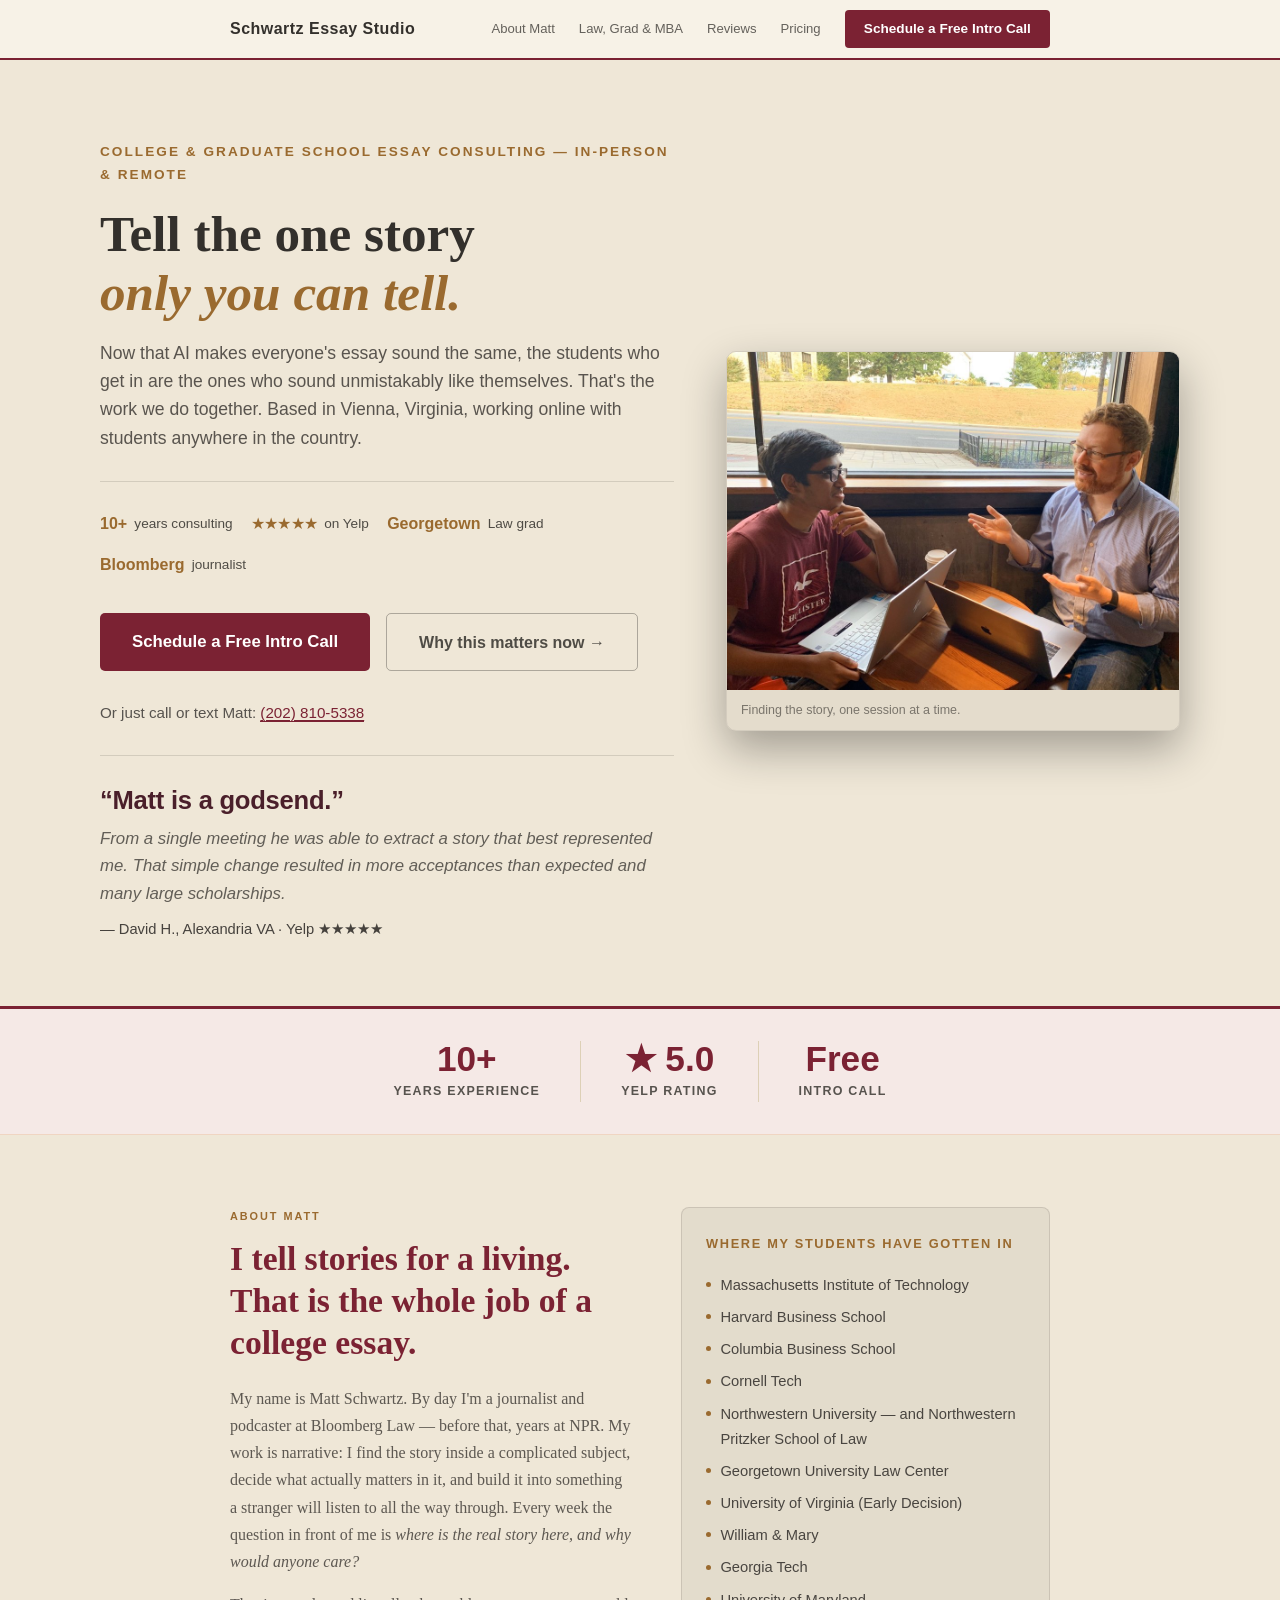
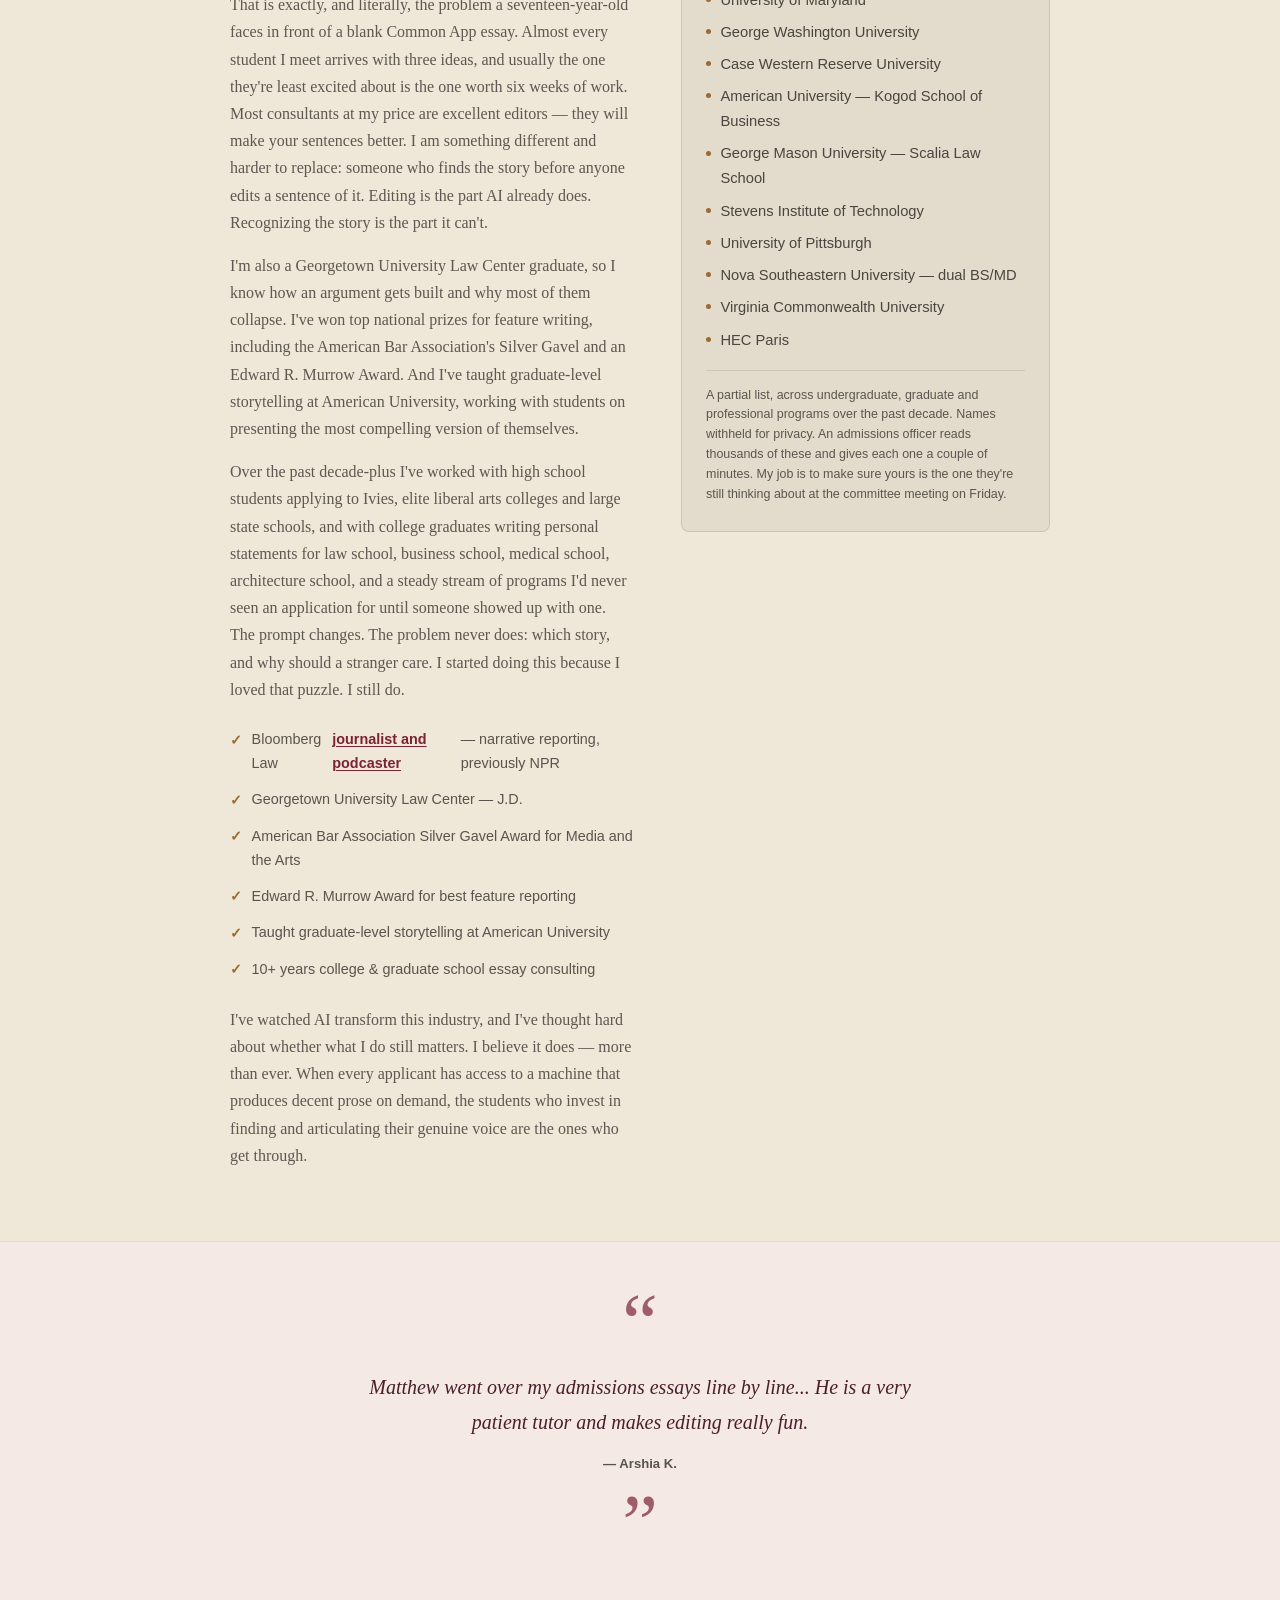
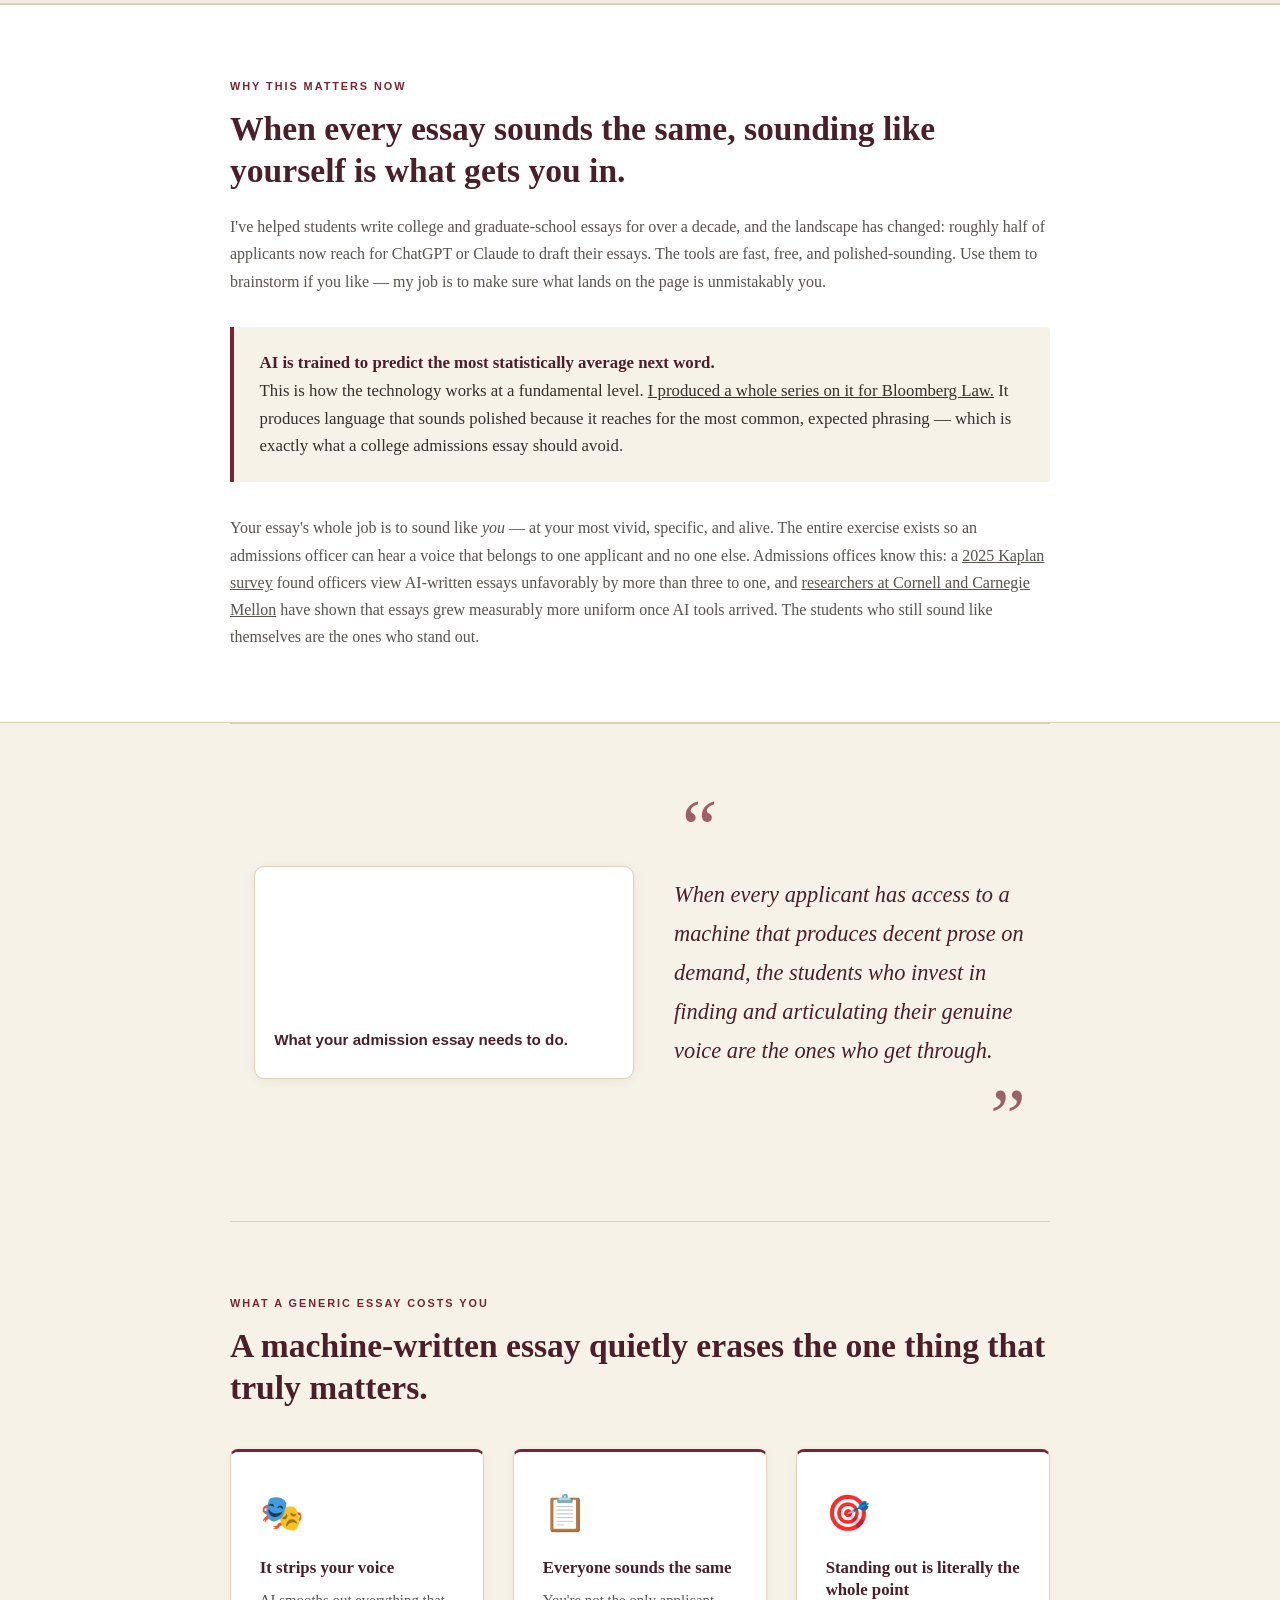
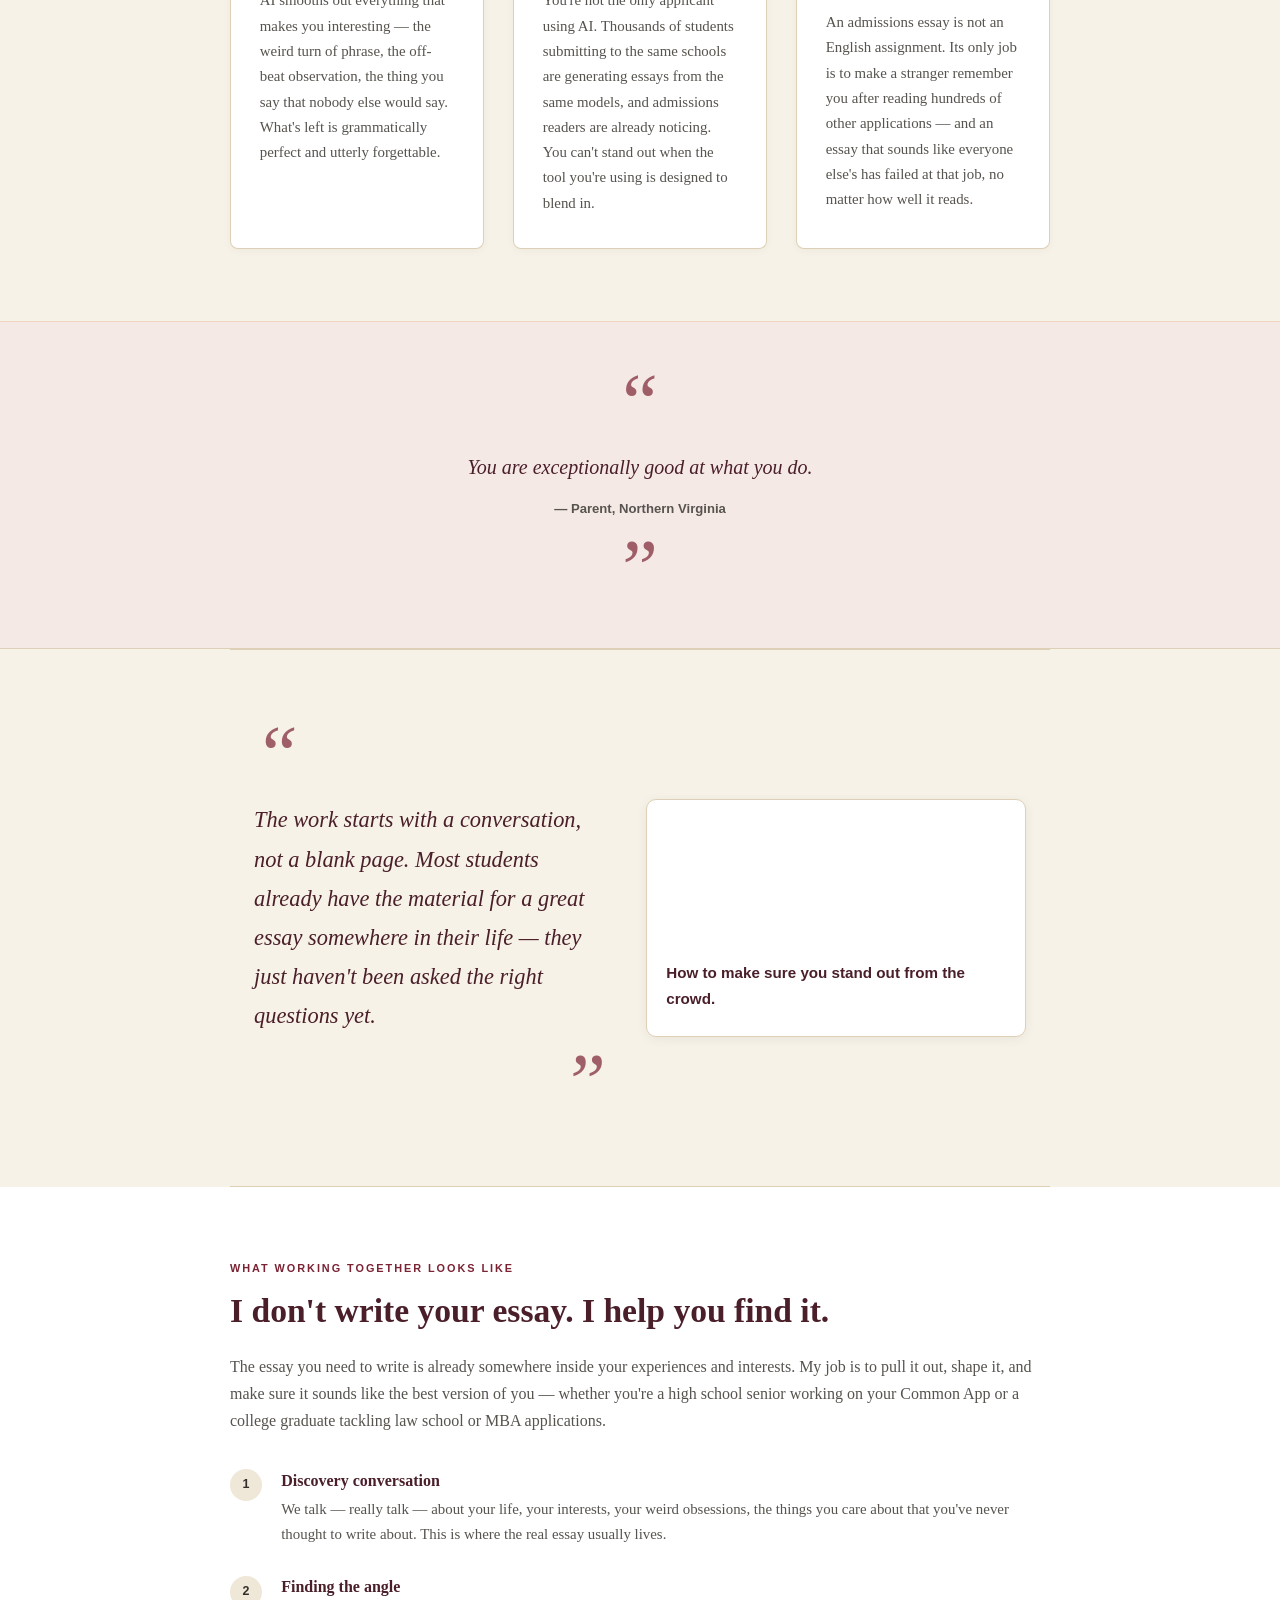
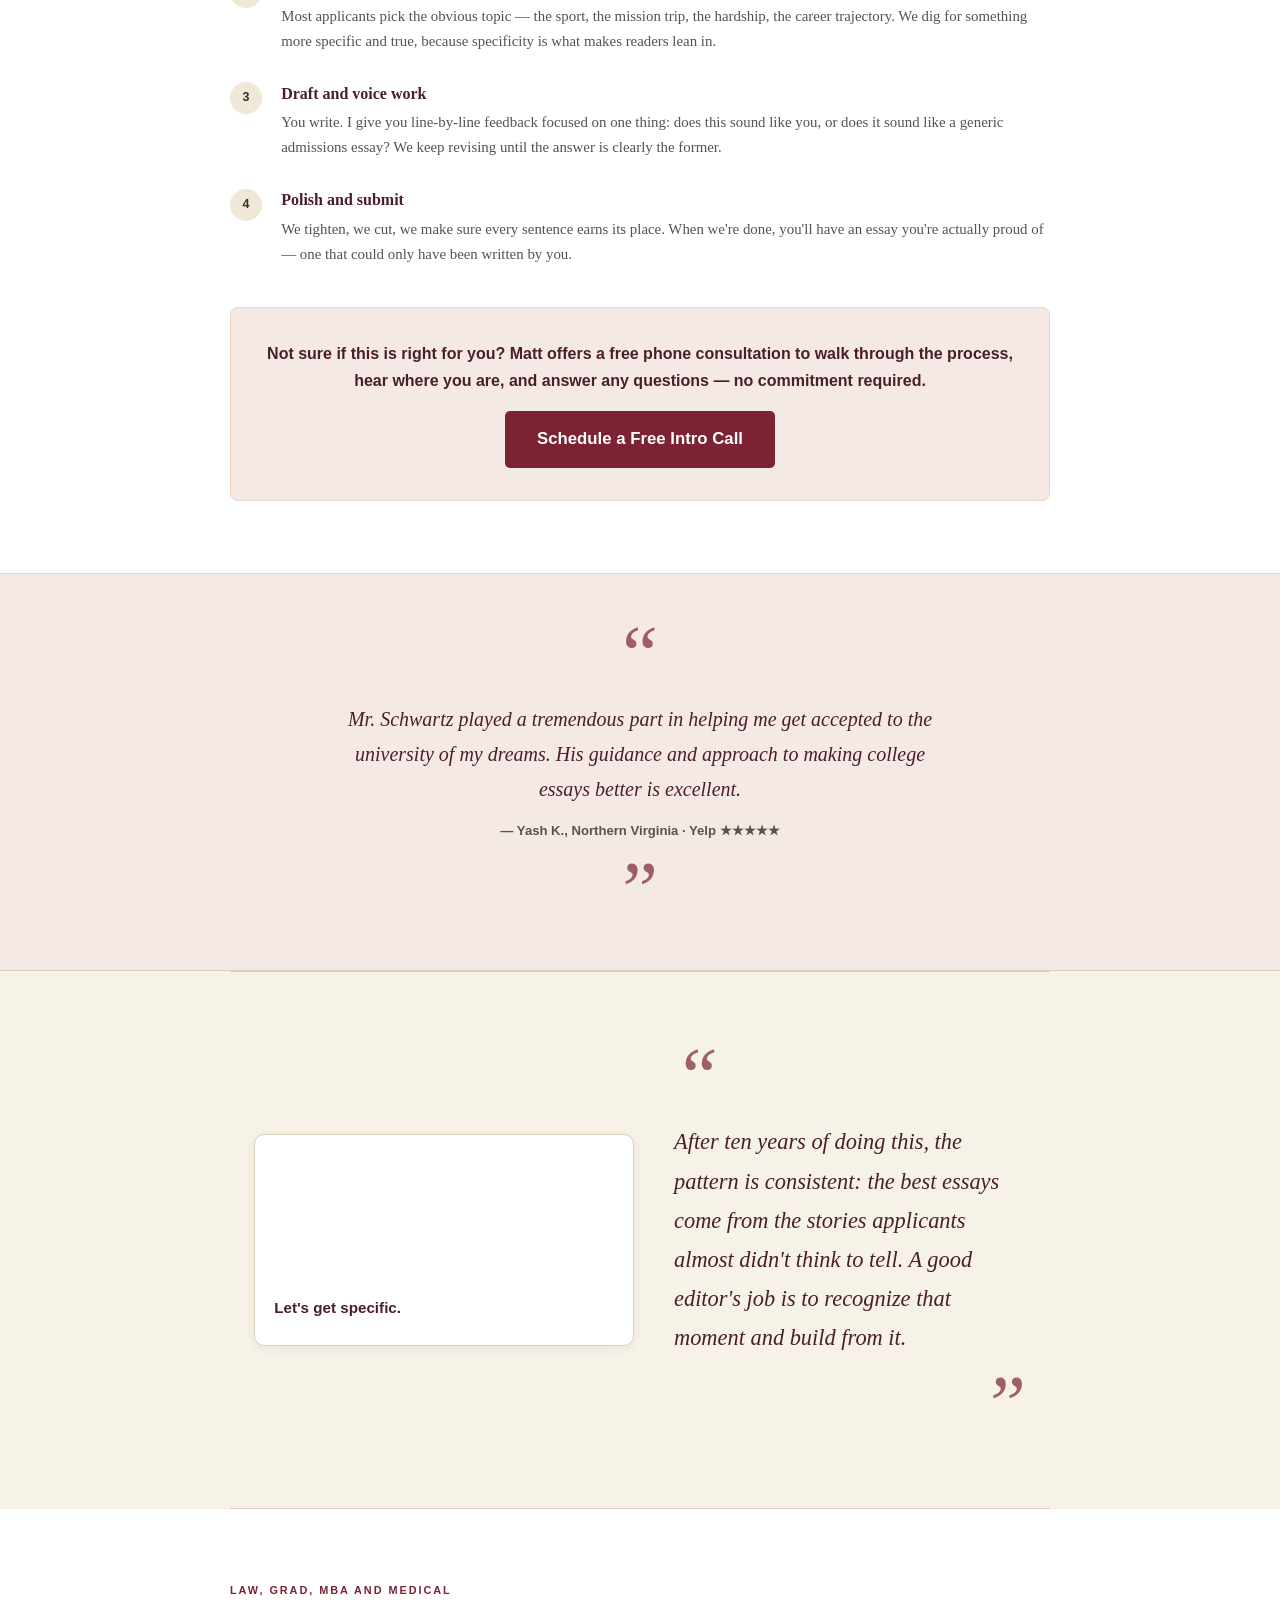
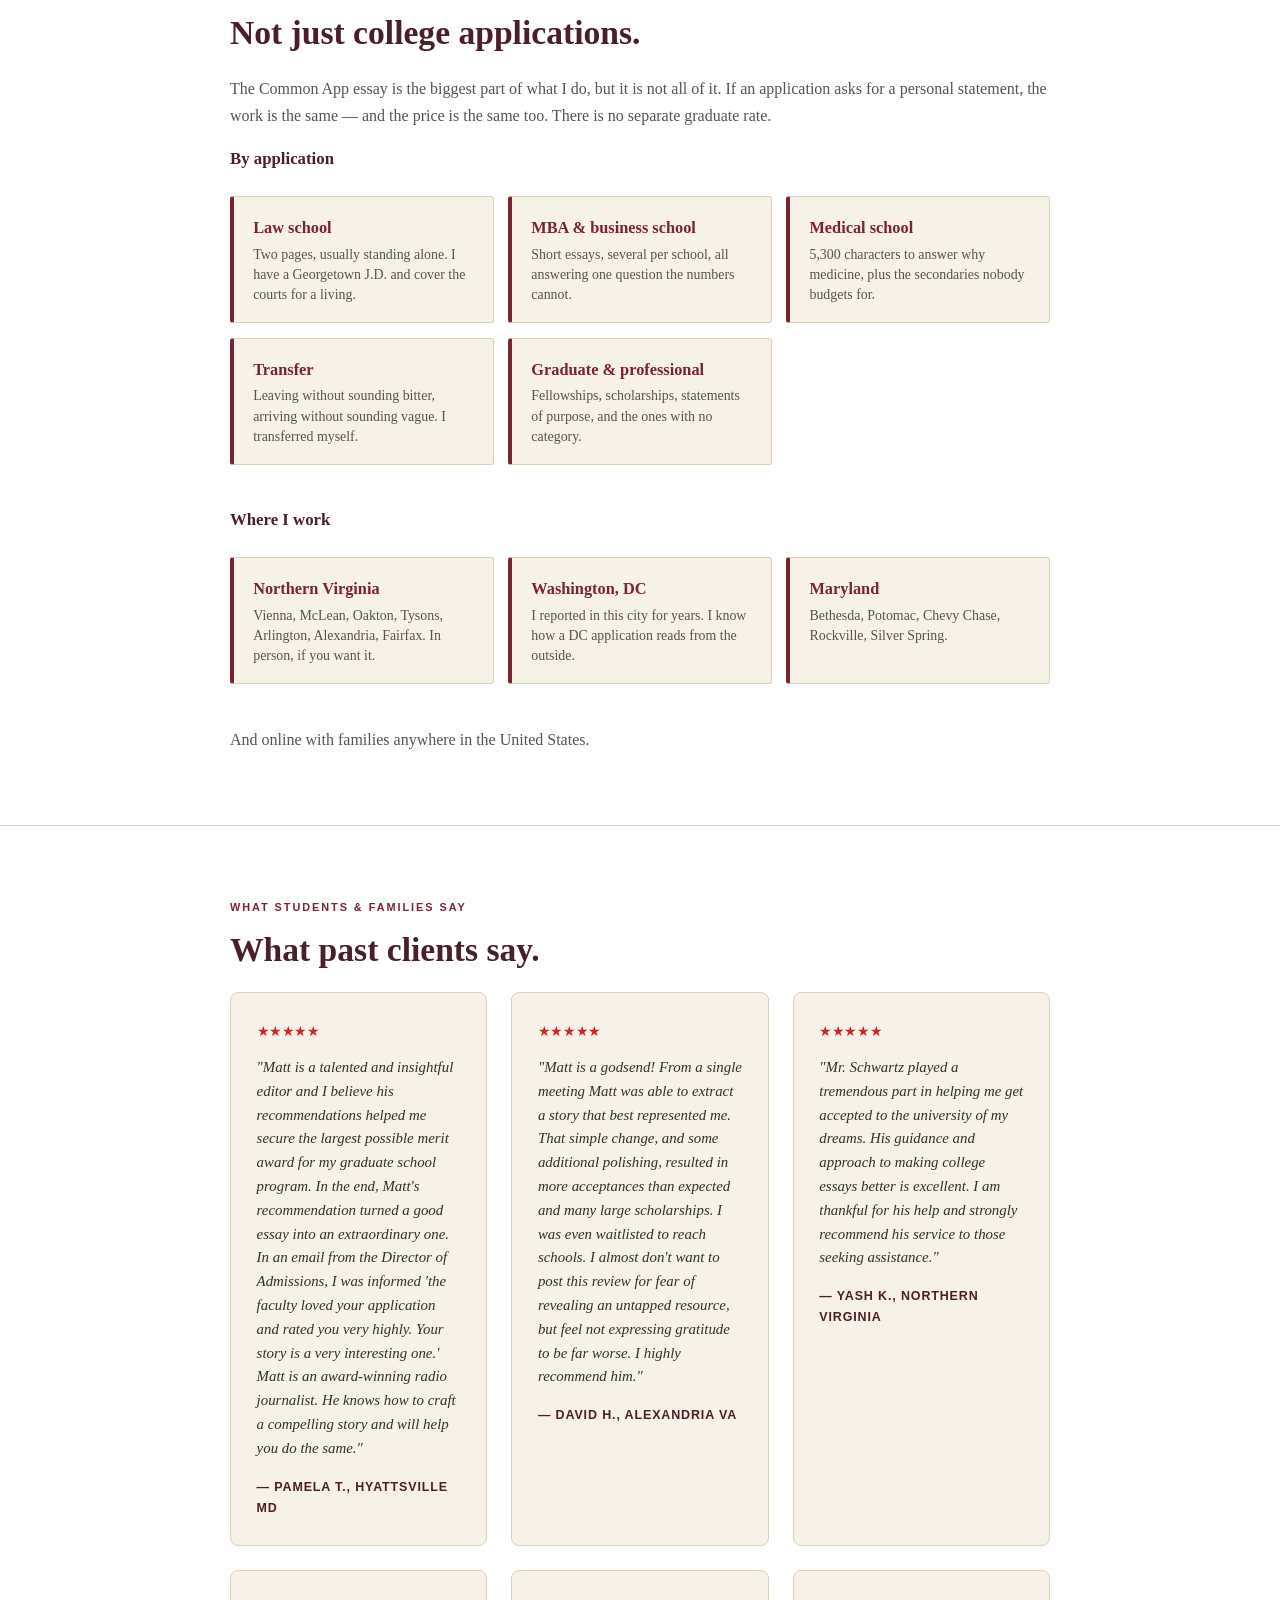
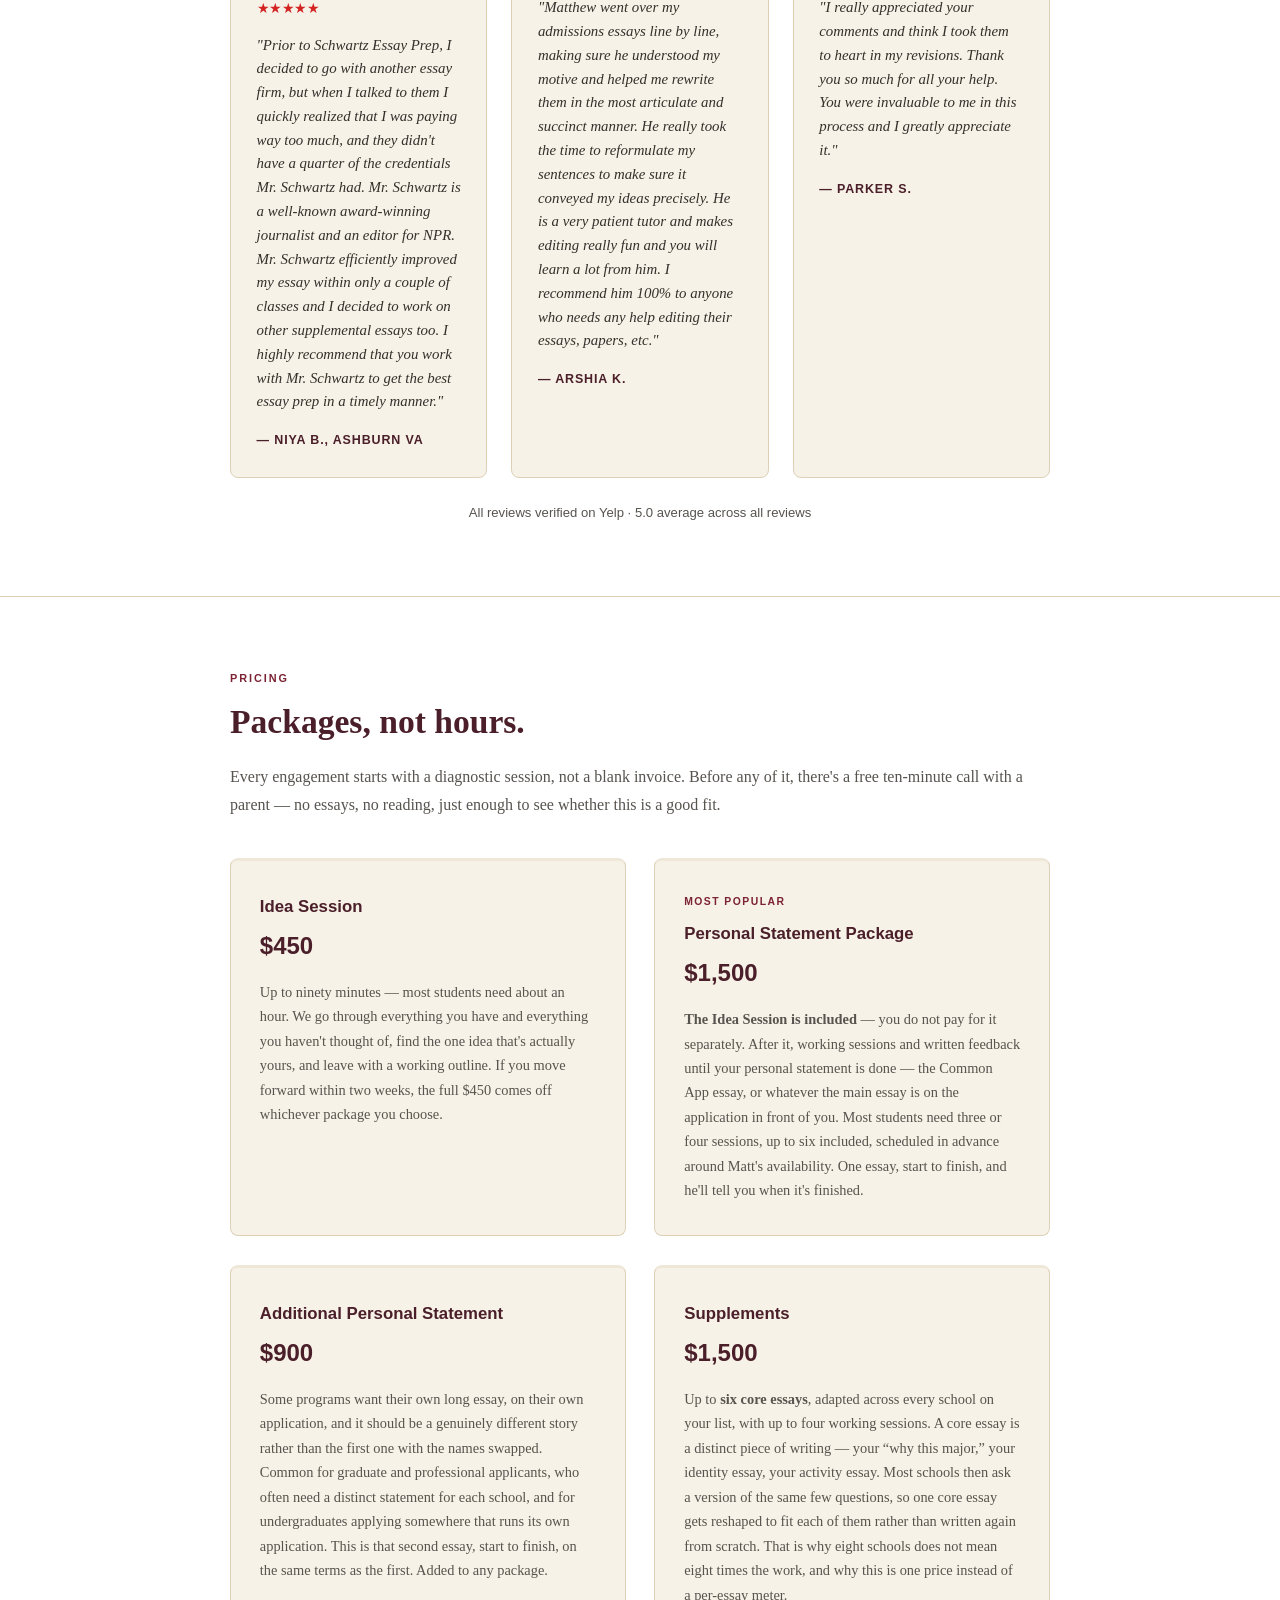
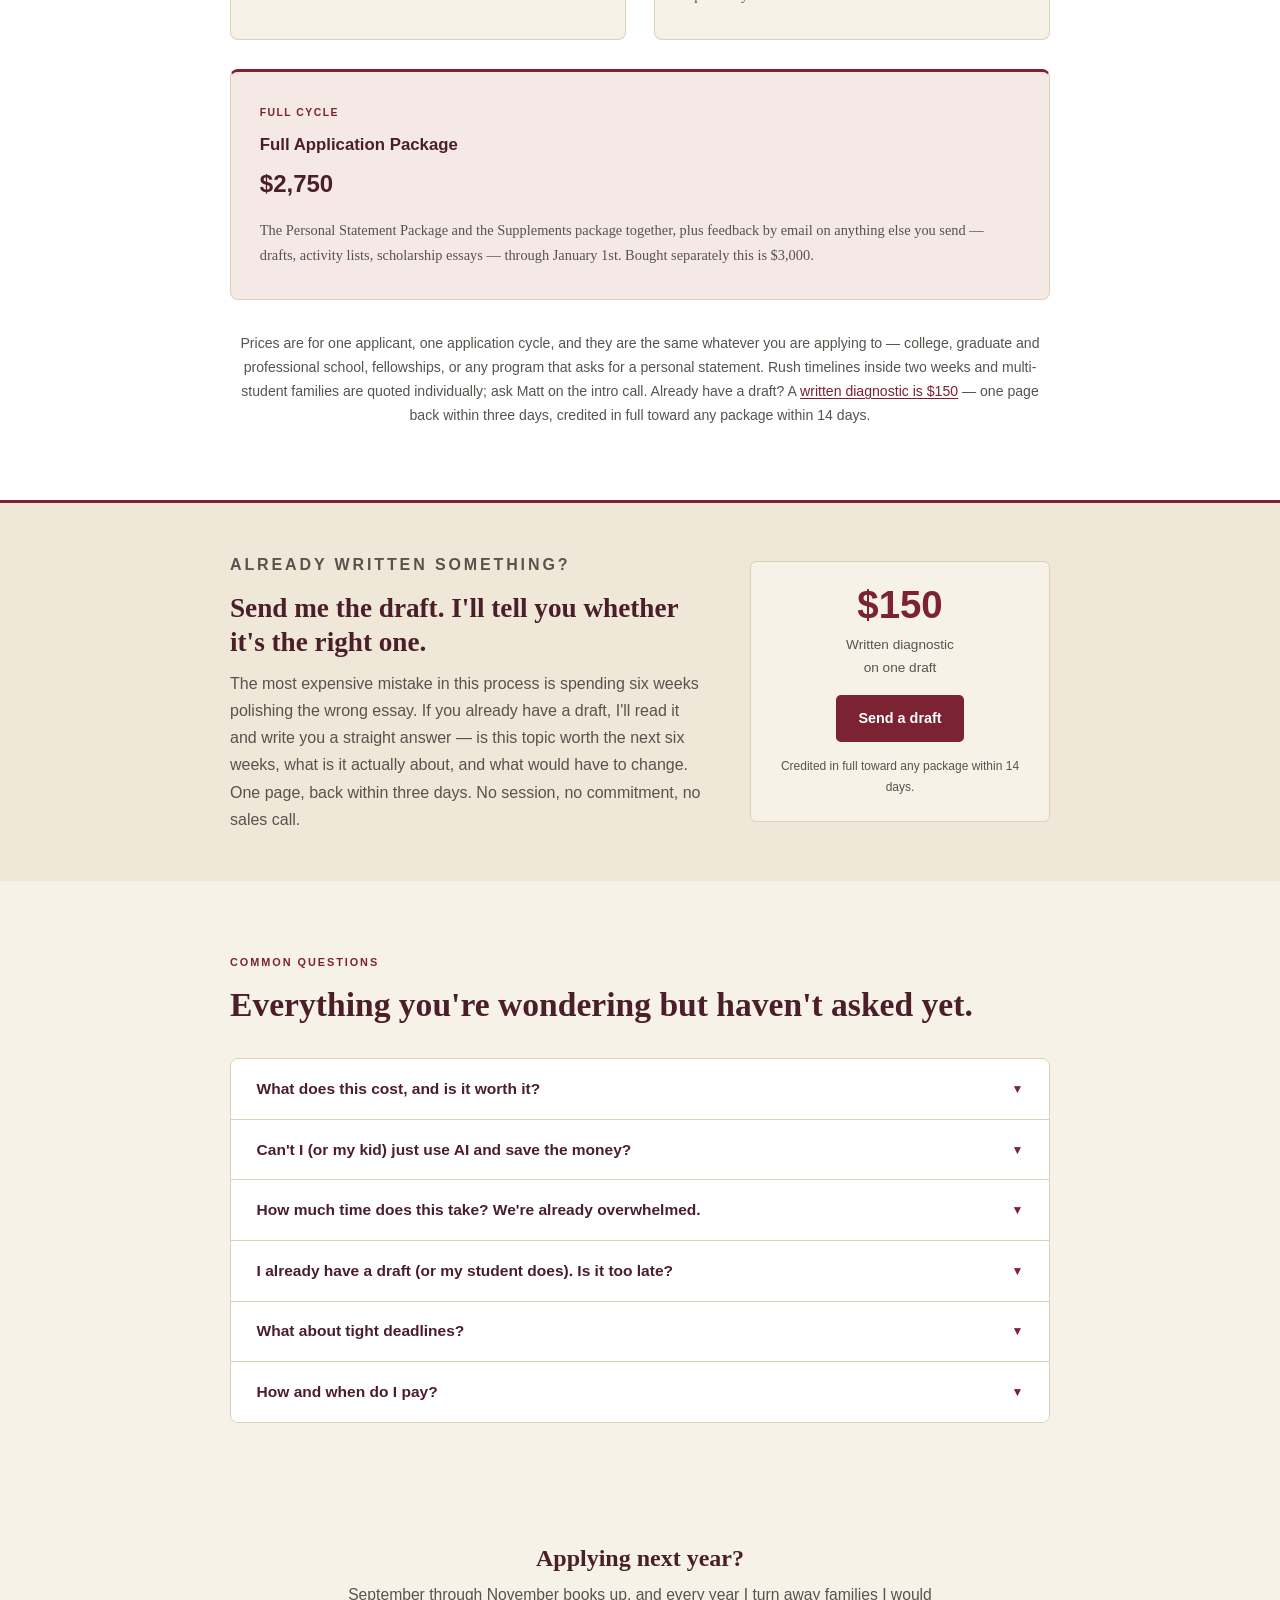
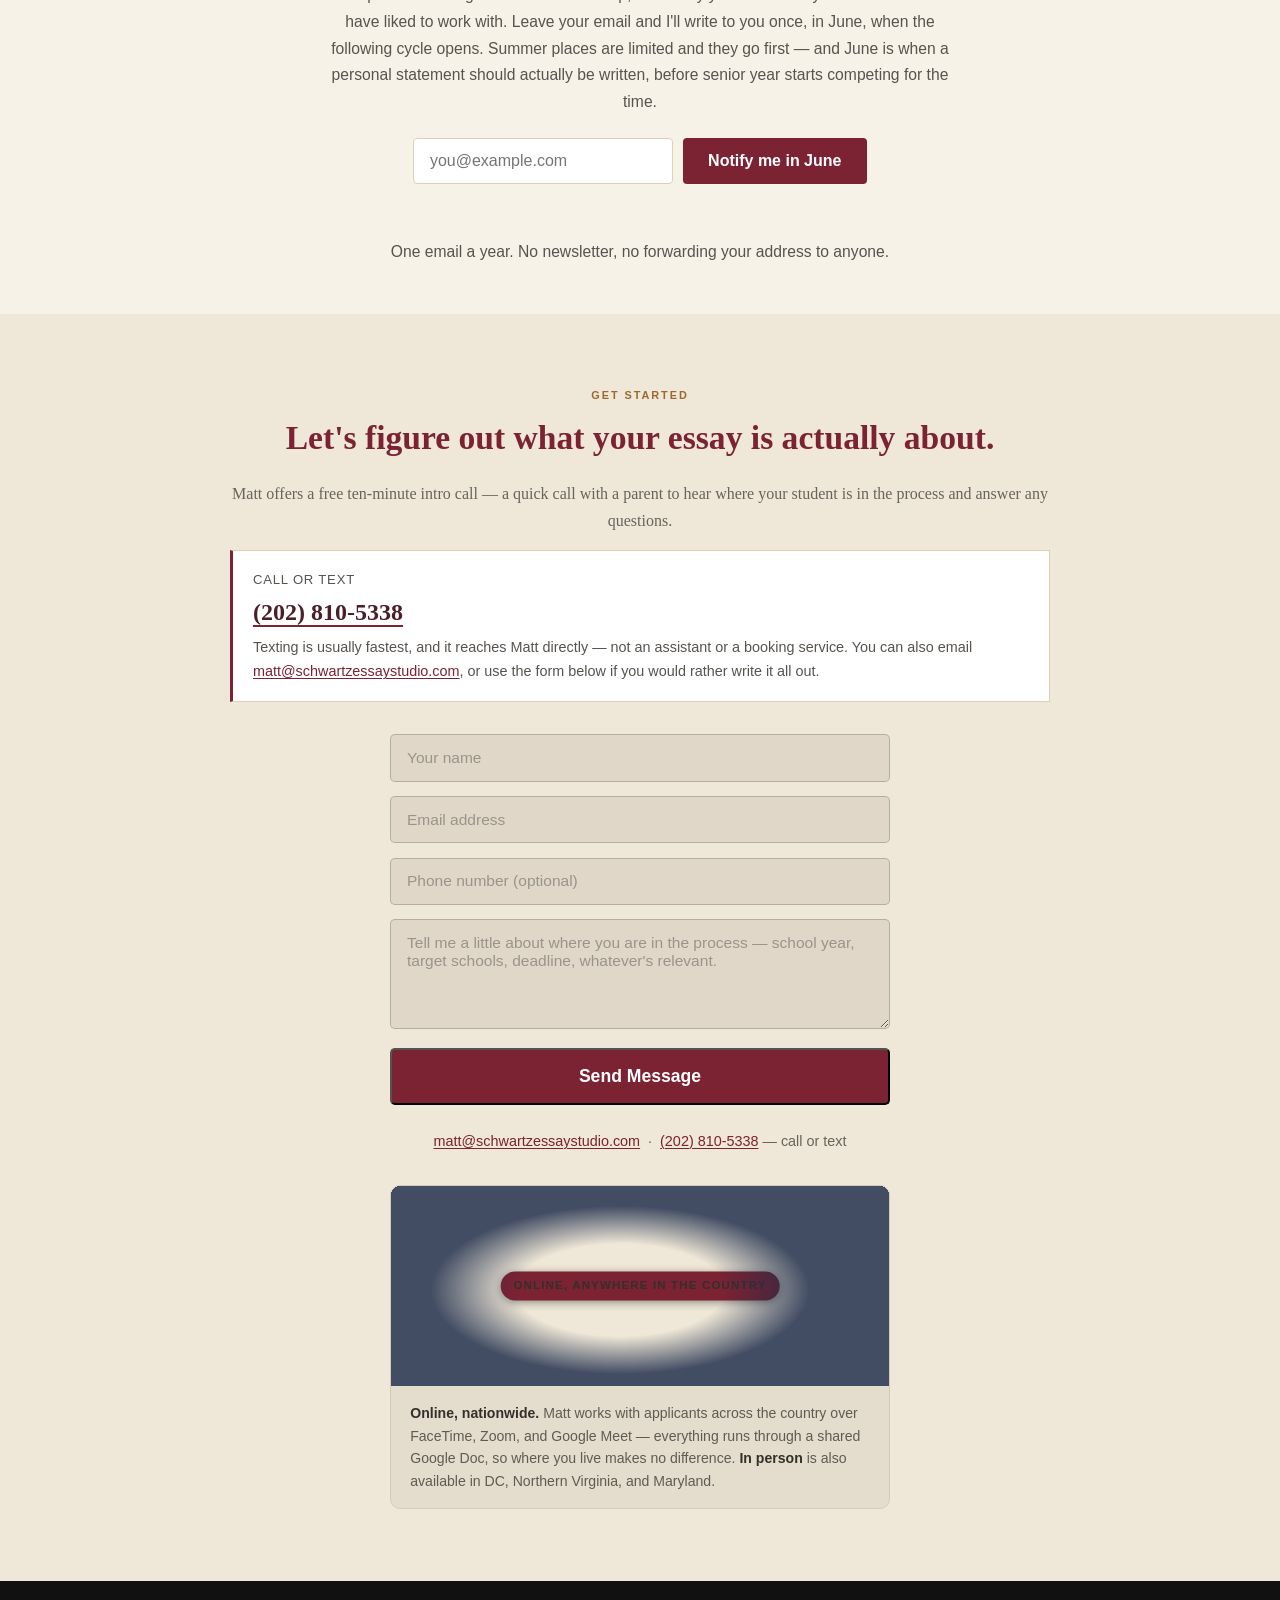
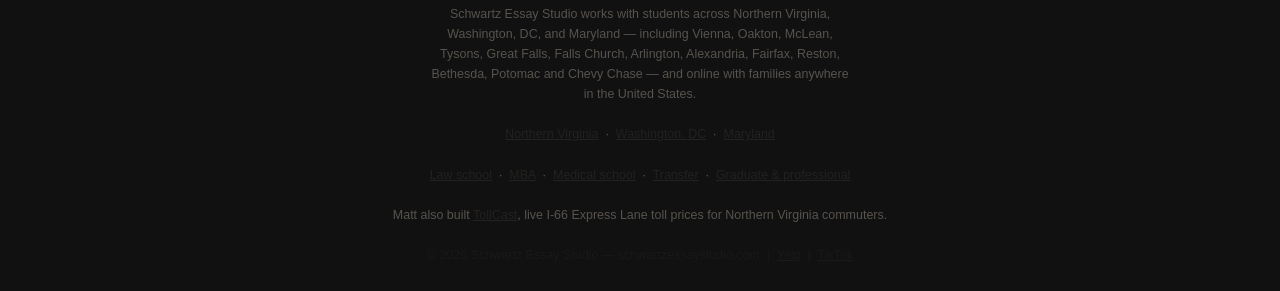
==== commit 80ff762e: "Footer: link to TollCast (live I-66 toll prices) Co-Authored-By: Claude Opus 5 (1M context) <noreply" ====
--- a/index.html
+++ b/index.html
@@ -2627,6 +2627,9 @@
     &nbsp;&middot;&nbsp;
     <a href="/graduate" style="color: rgba(var(--panel-ink),0.55);">Graduate &amp; professional</a>
   </p>
+  <p style="margin:0 auto 1.2rem;">
+    Matt also built <a href="https://tollcast.com/" style="color: rgba(var(--panel-ink),0.55);">TollCast</a>, live I-66 Express Lane toll prices for Northern Virginia commuters.
+  </p>
   &copy; 2026 Schwartz Essay Studio &mdash; schwartzessaystudio.com &nbsp;|&nbsp;
   <a href="https://www.yelp.com/biz/schwartz-essay-studio-vienna" style="color: rgba(var(--panel-ink),0.3);" target="_blank" rel="noopener">Yelp</a>
   &nbsp;|&nbsp;
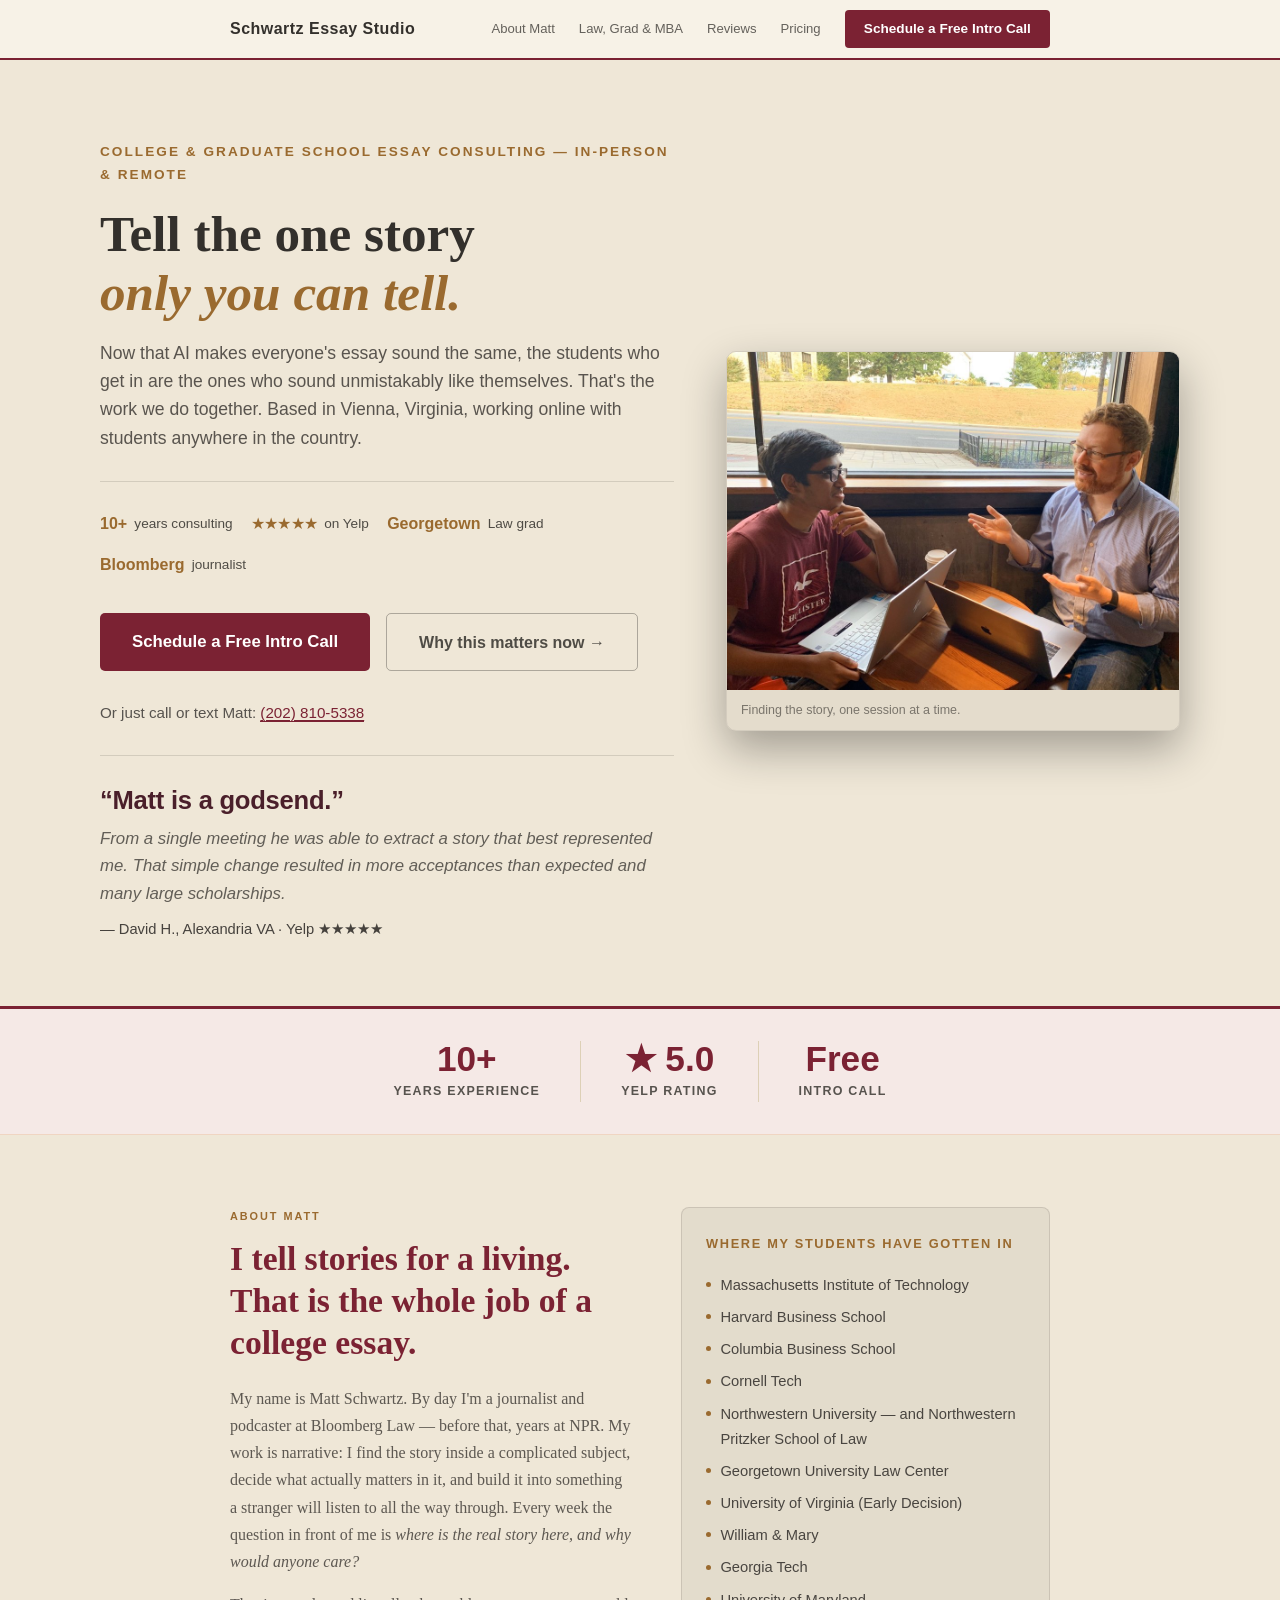
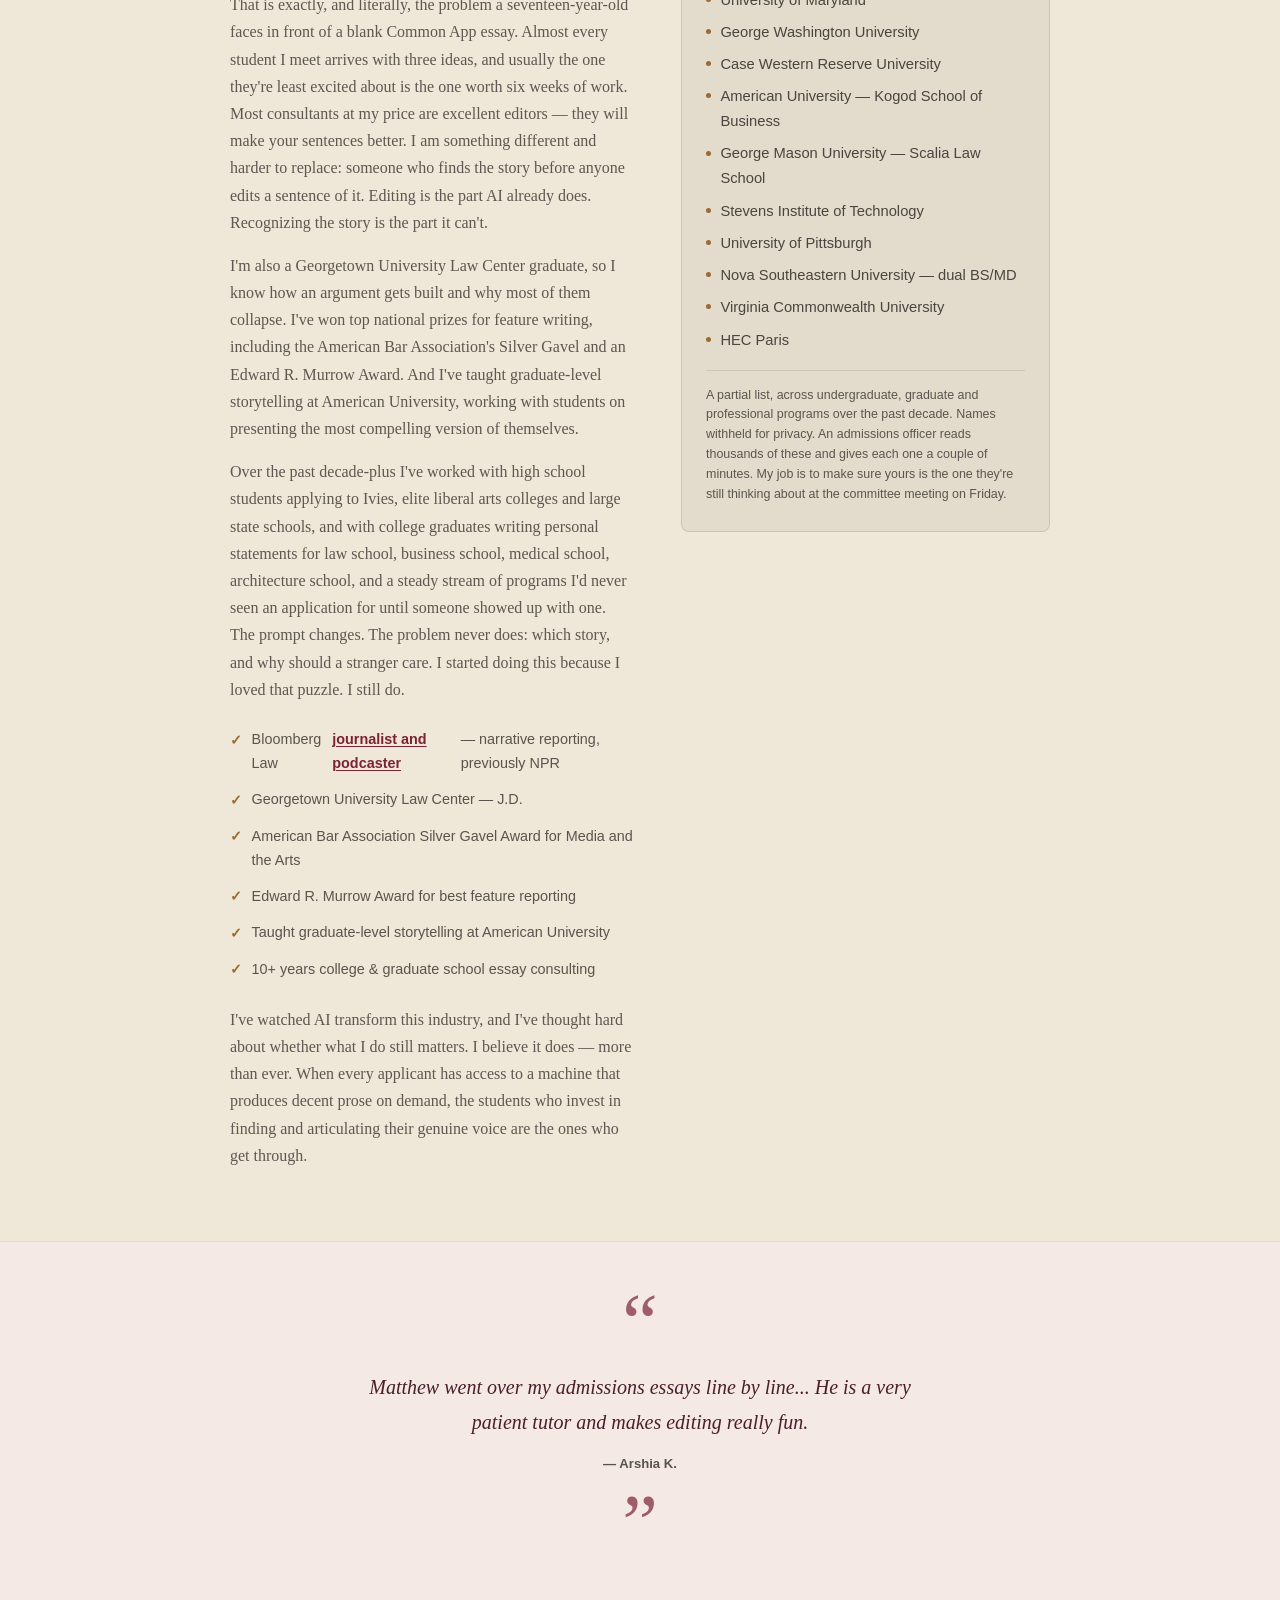
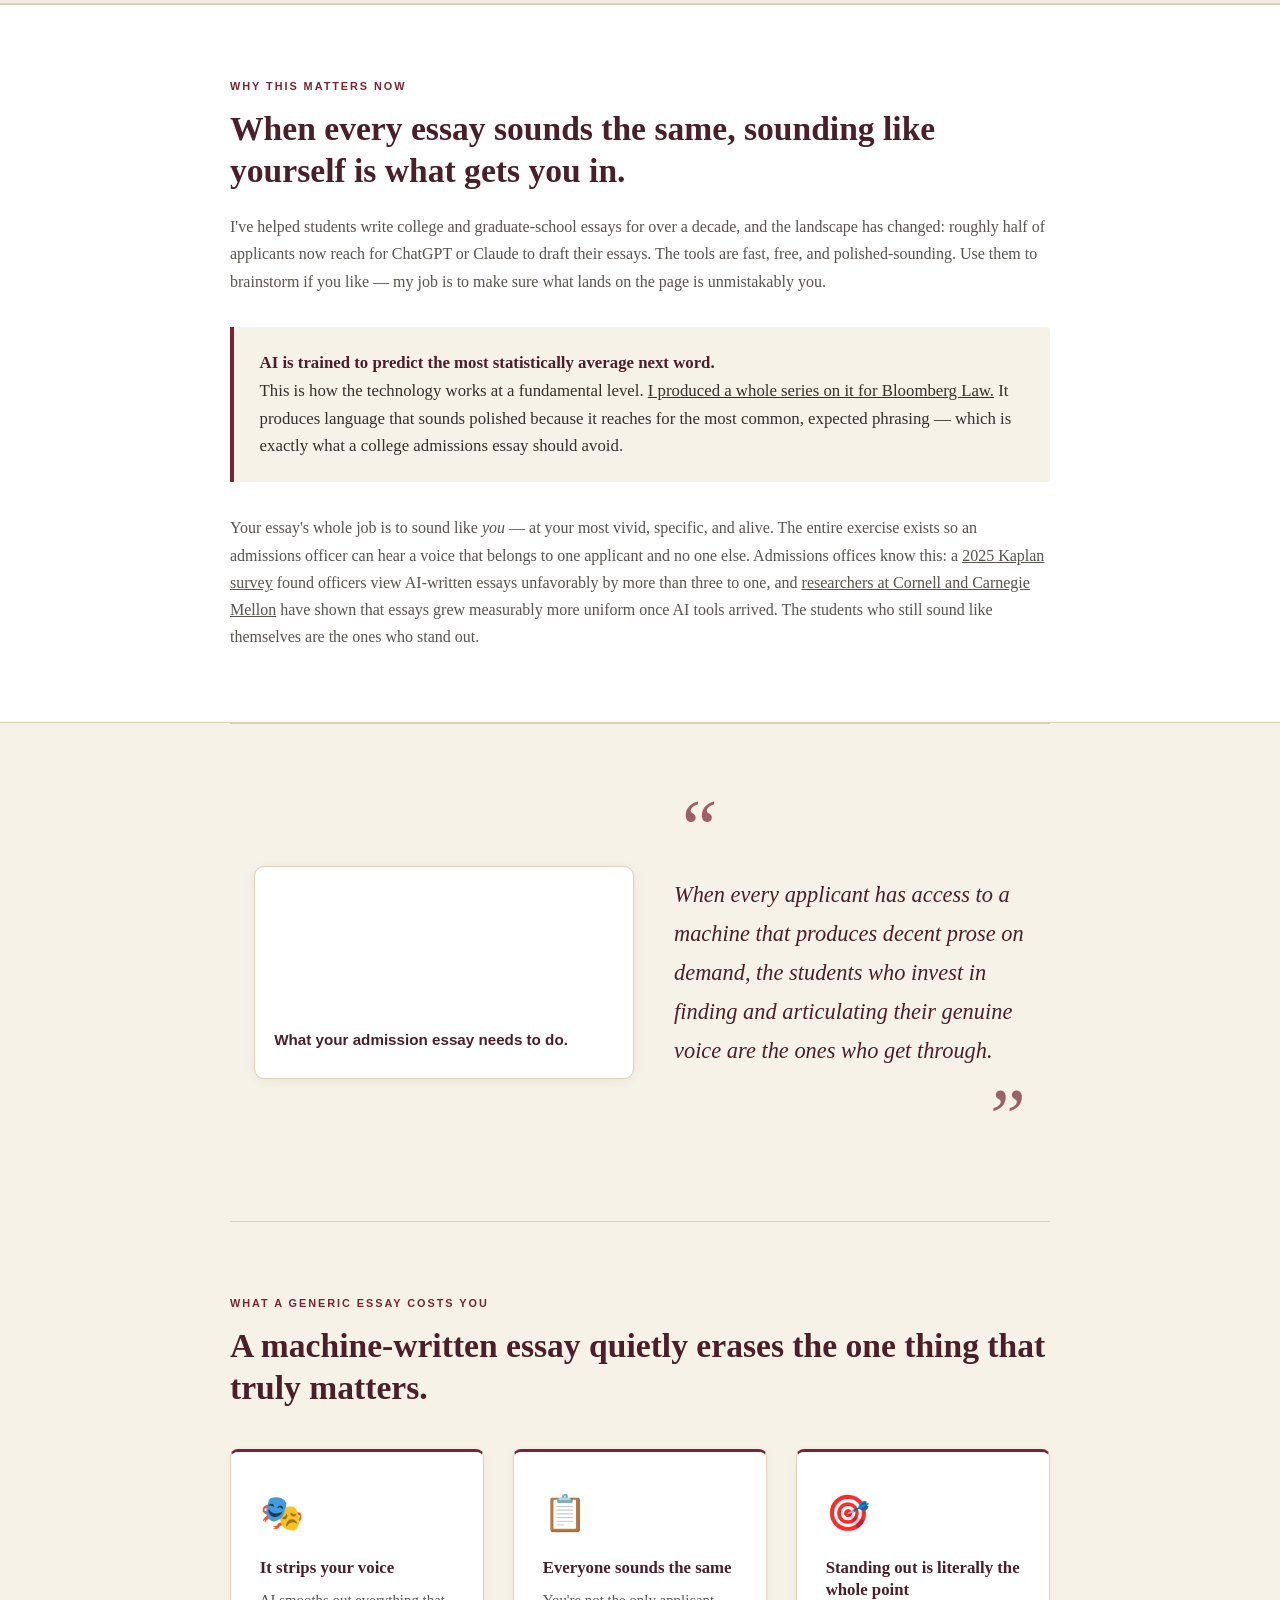
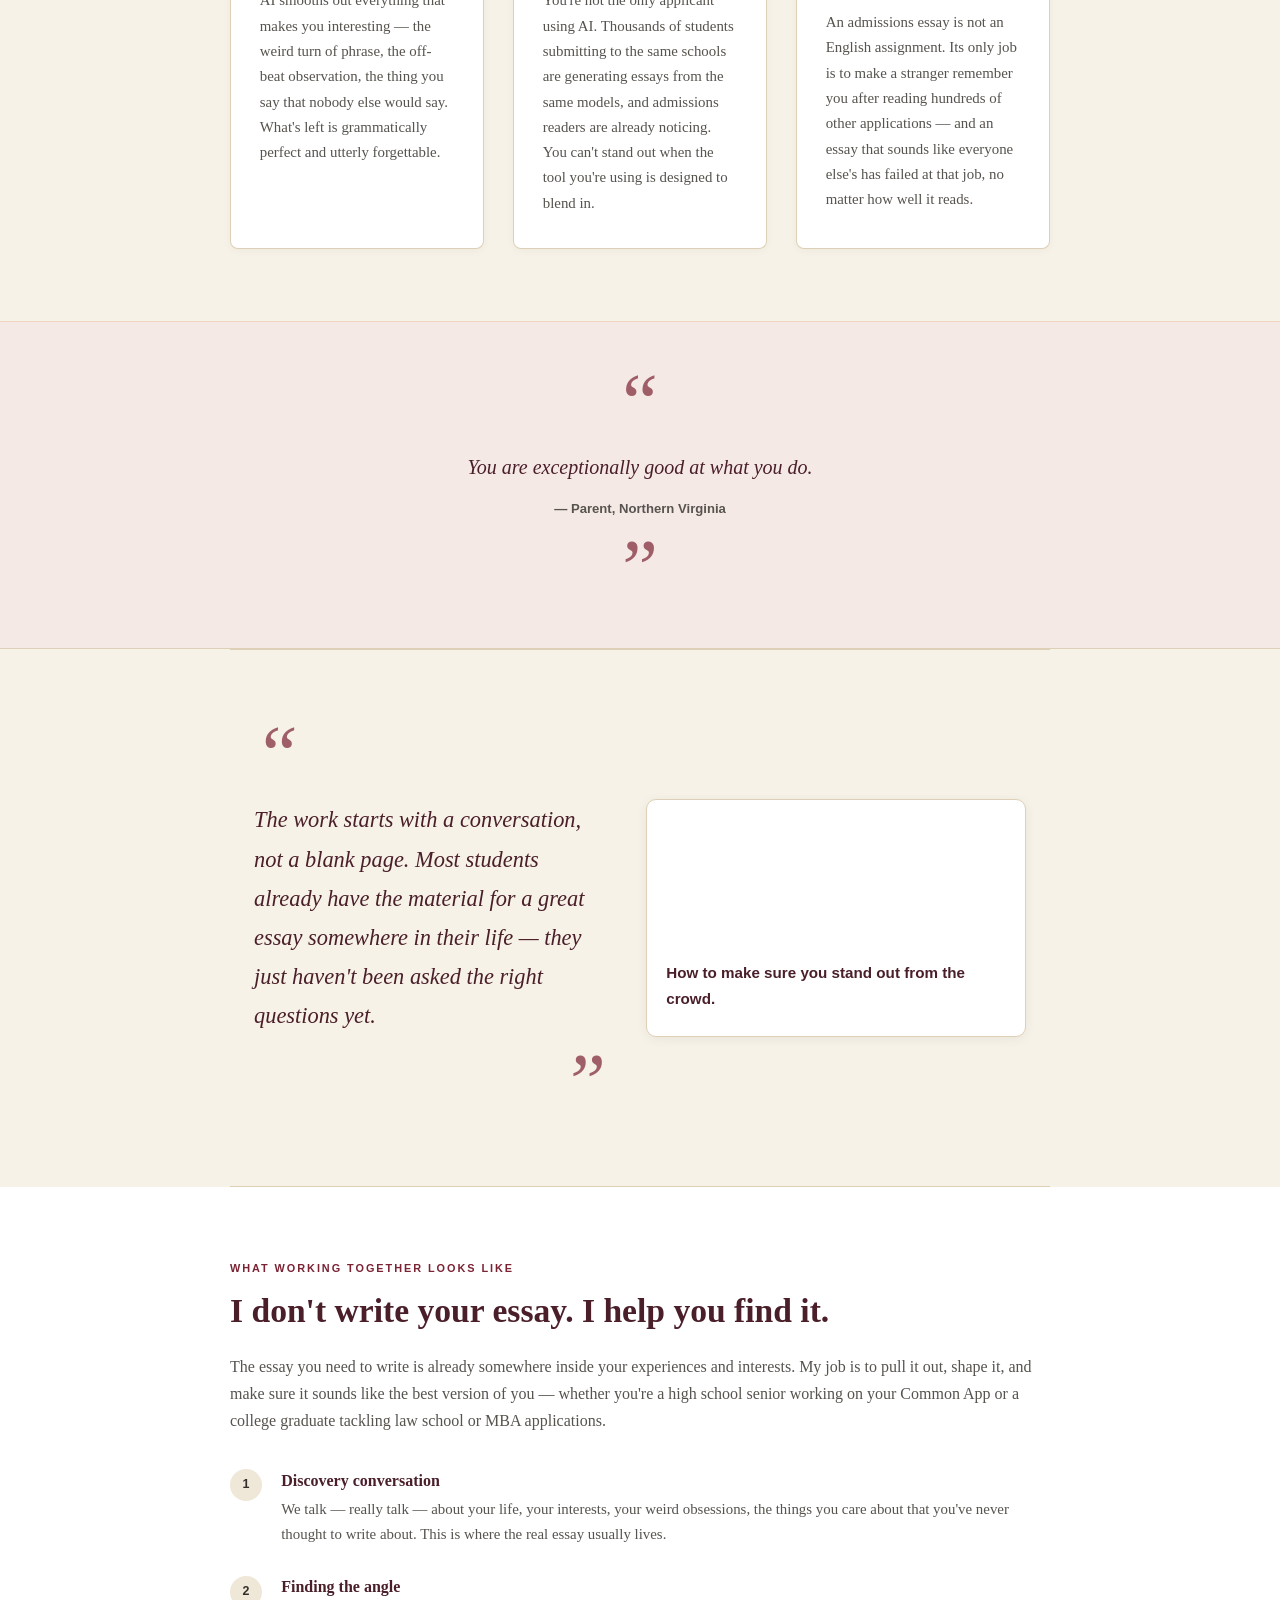
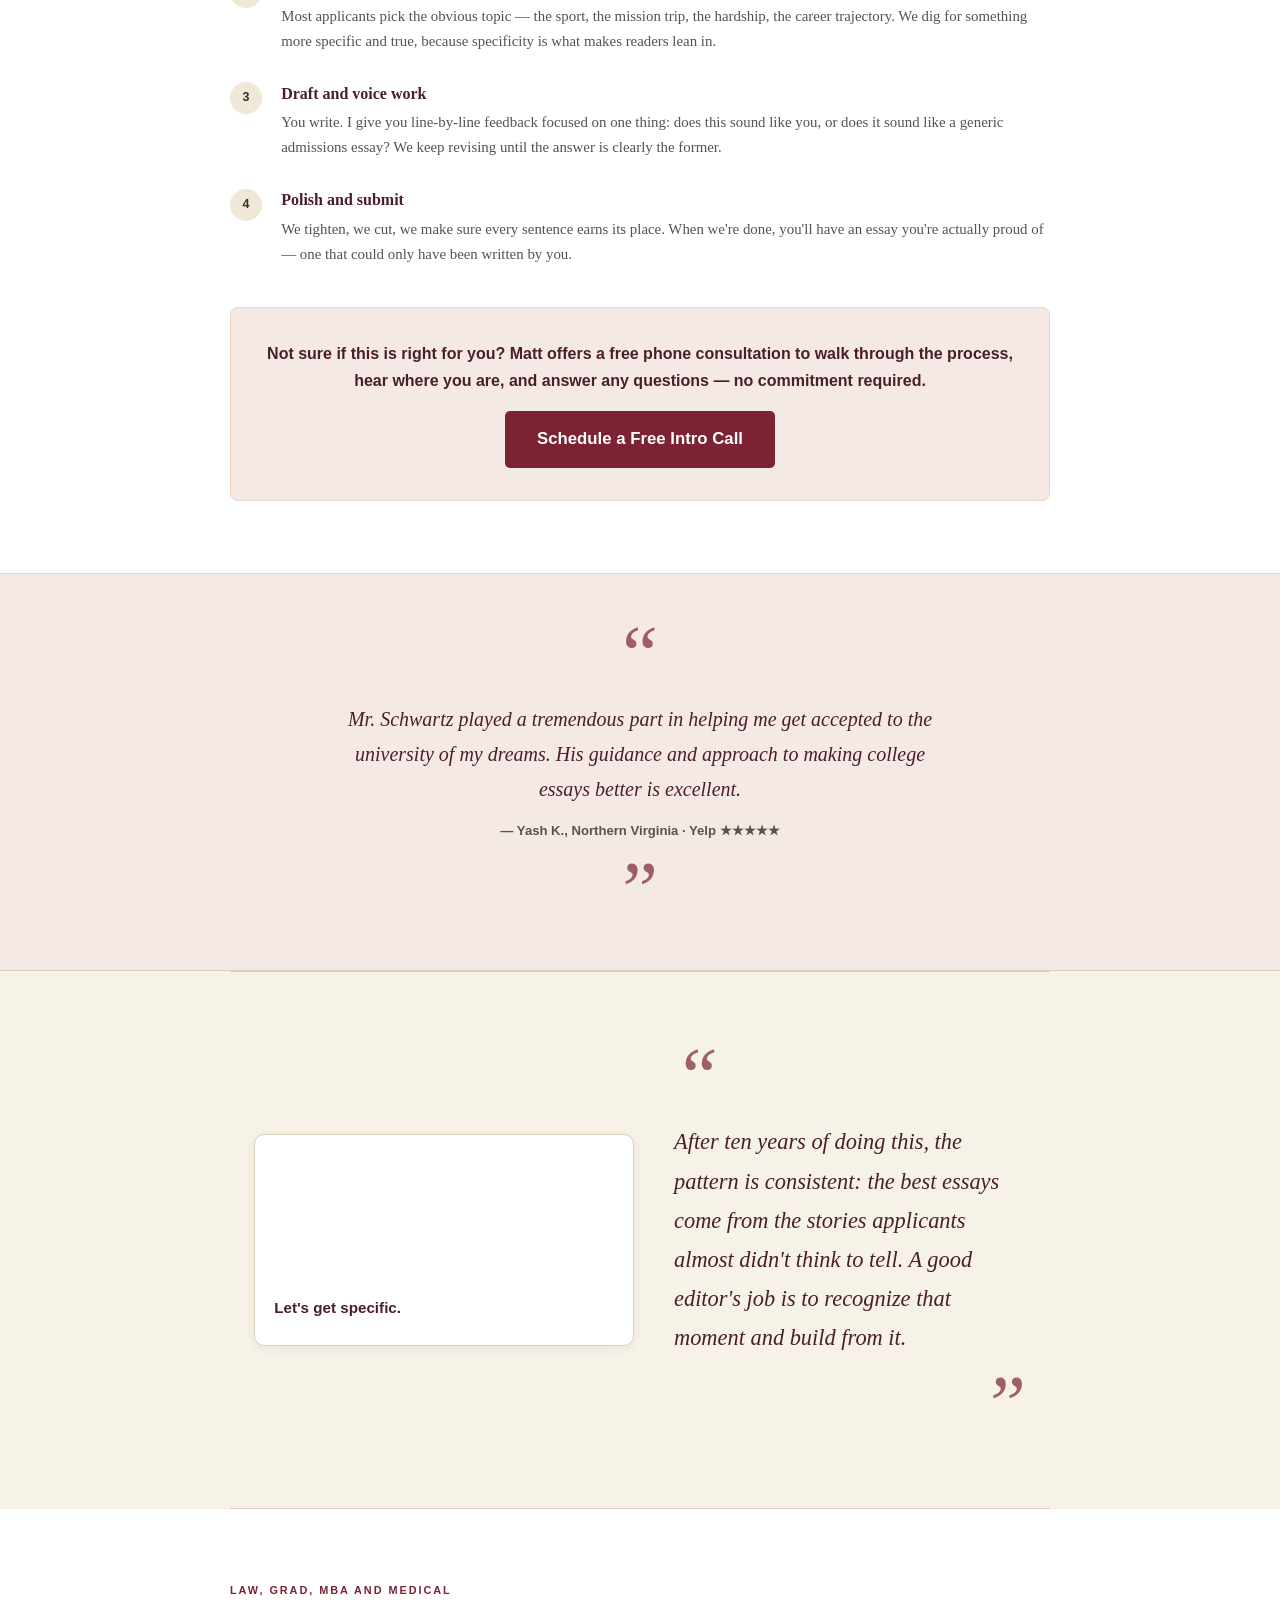
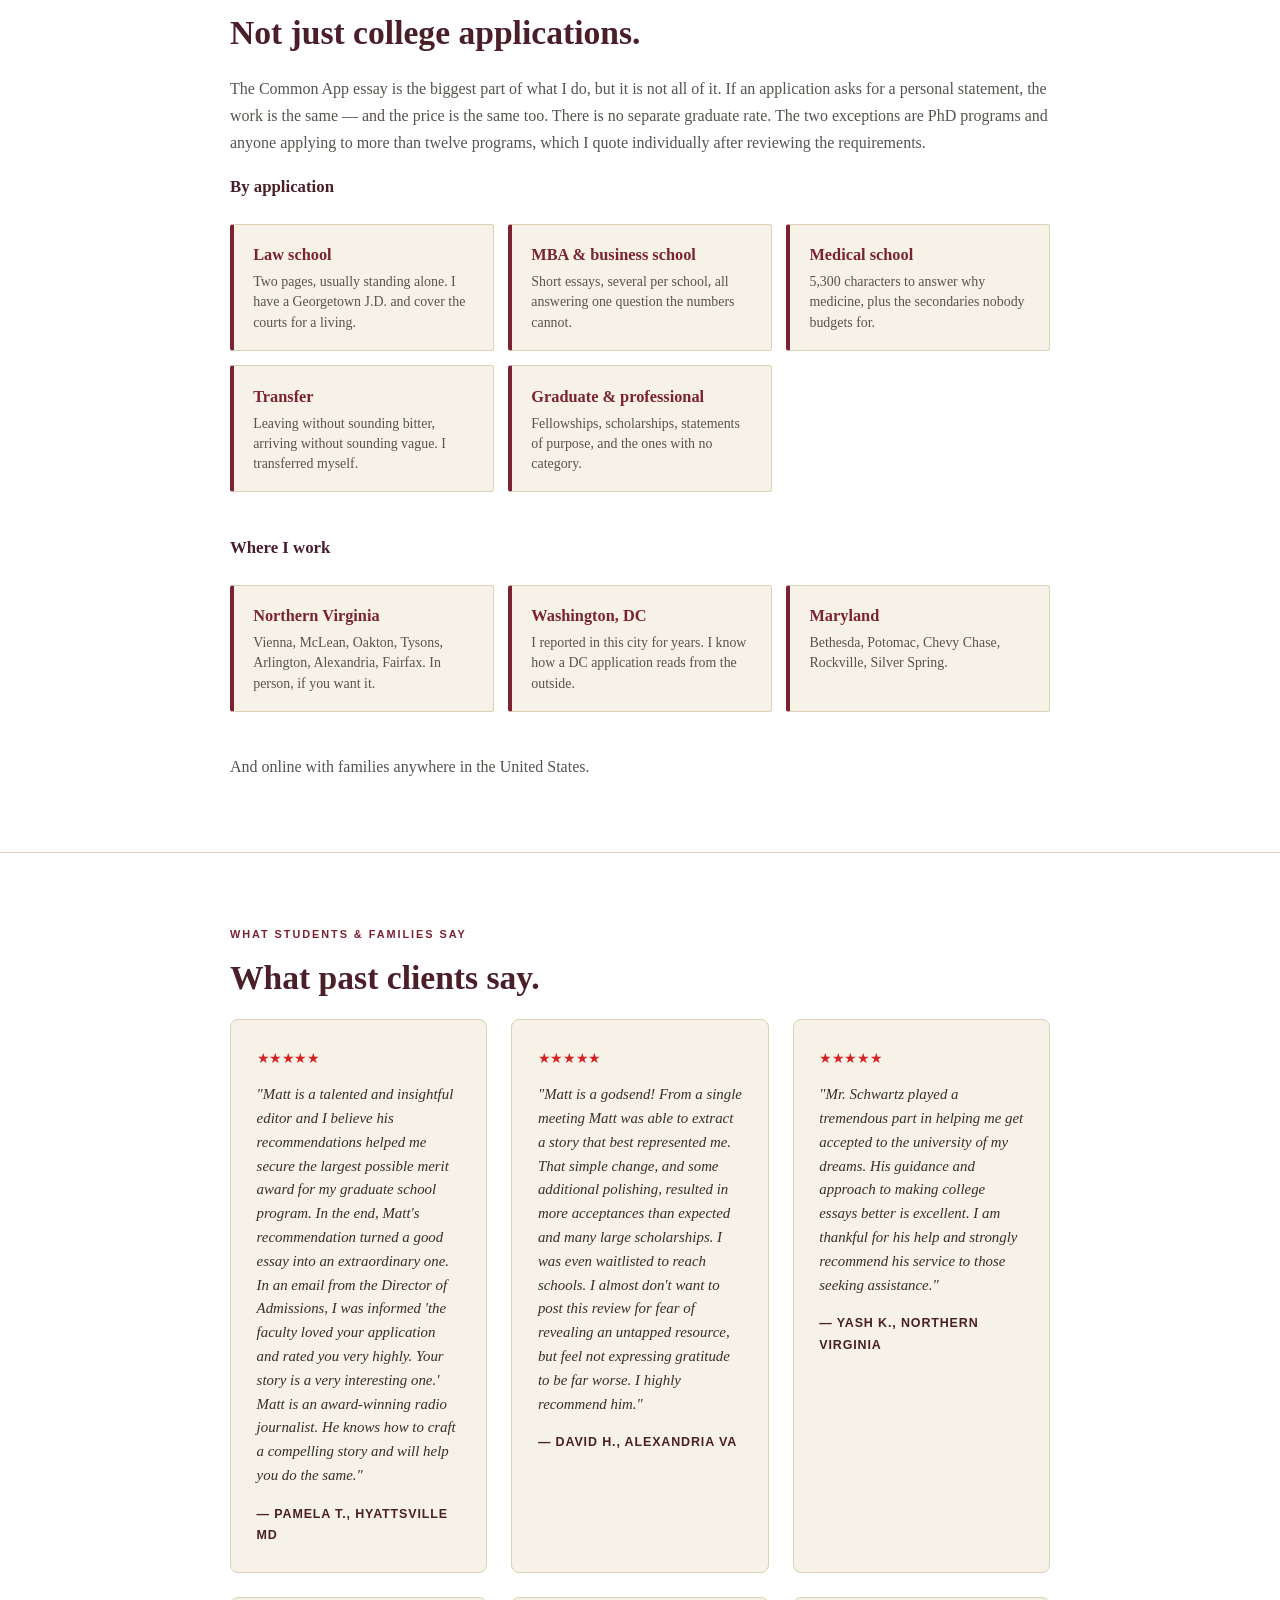
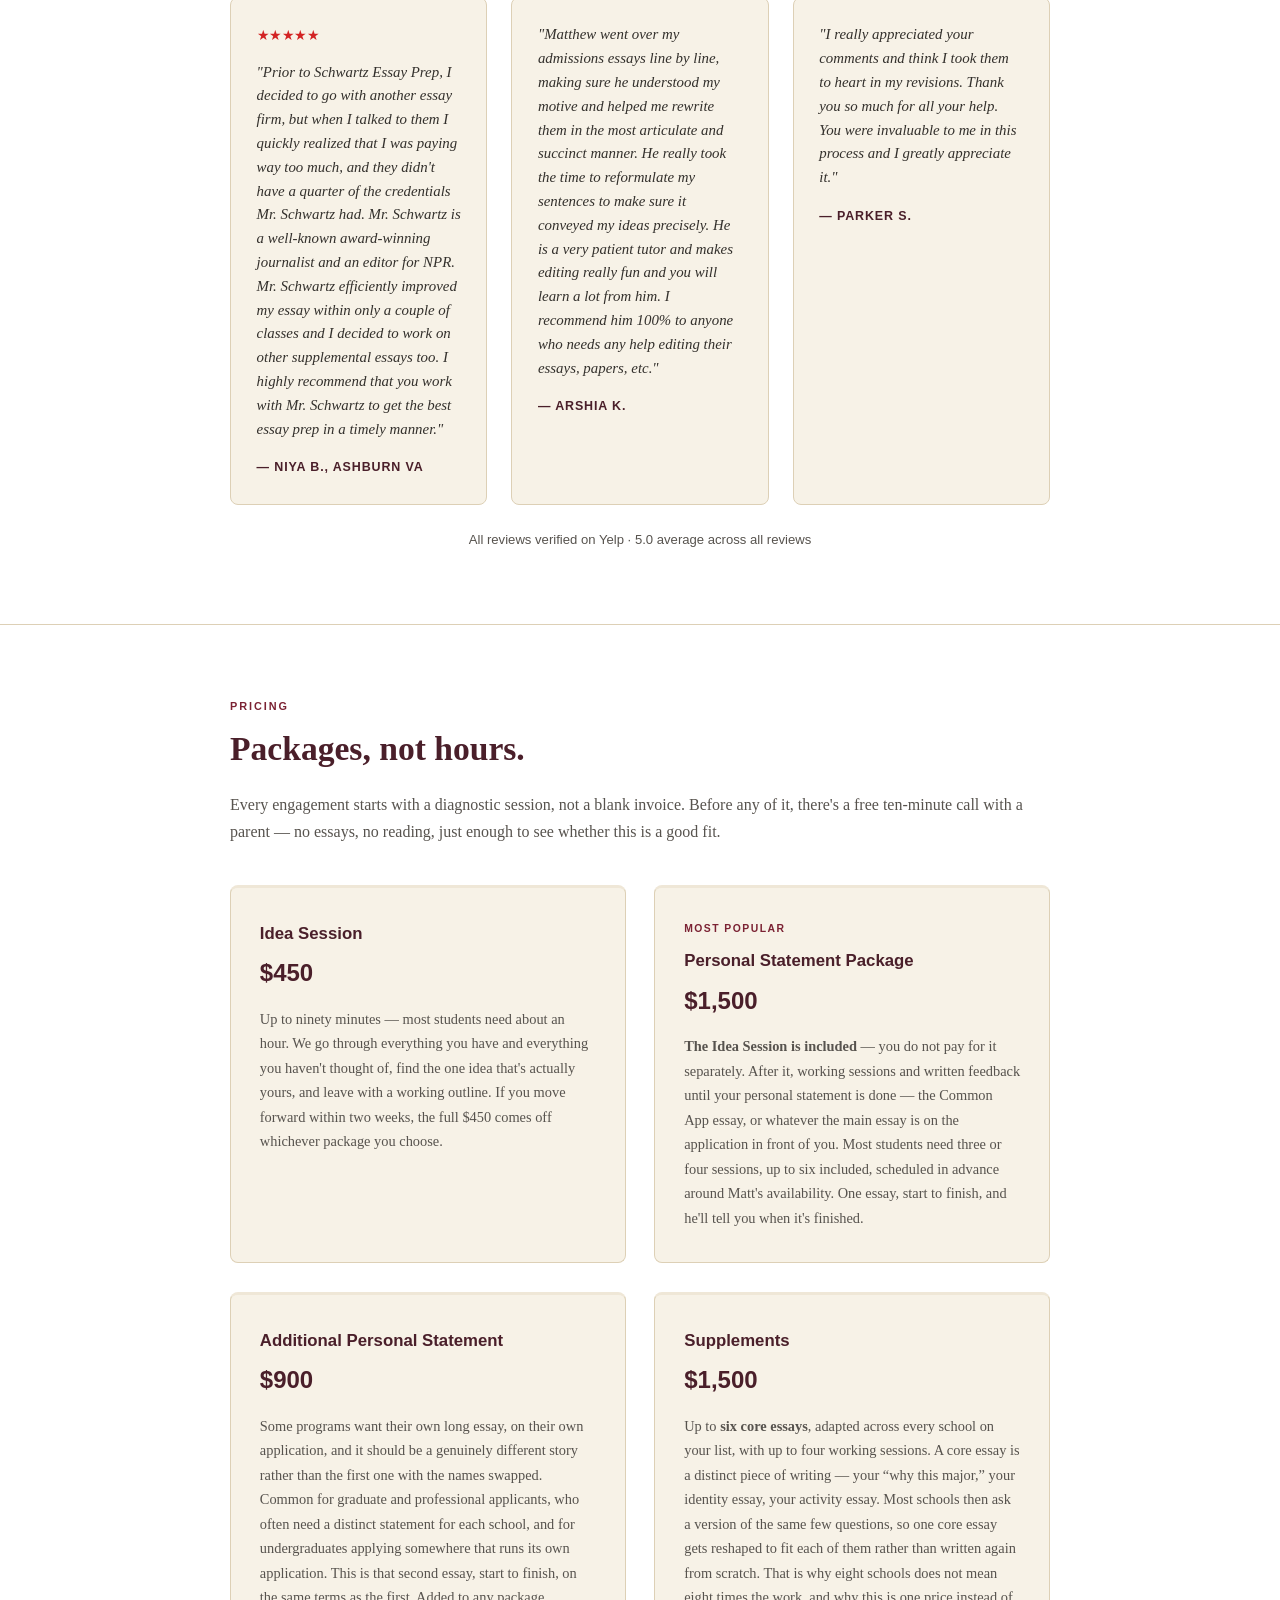
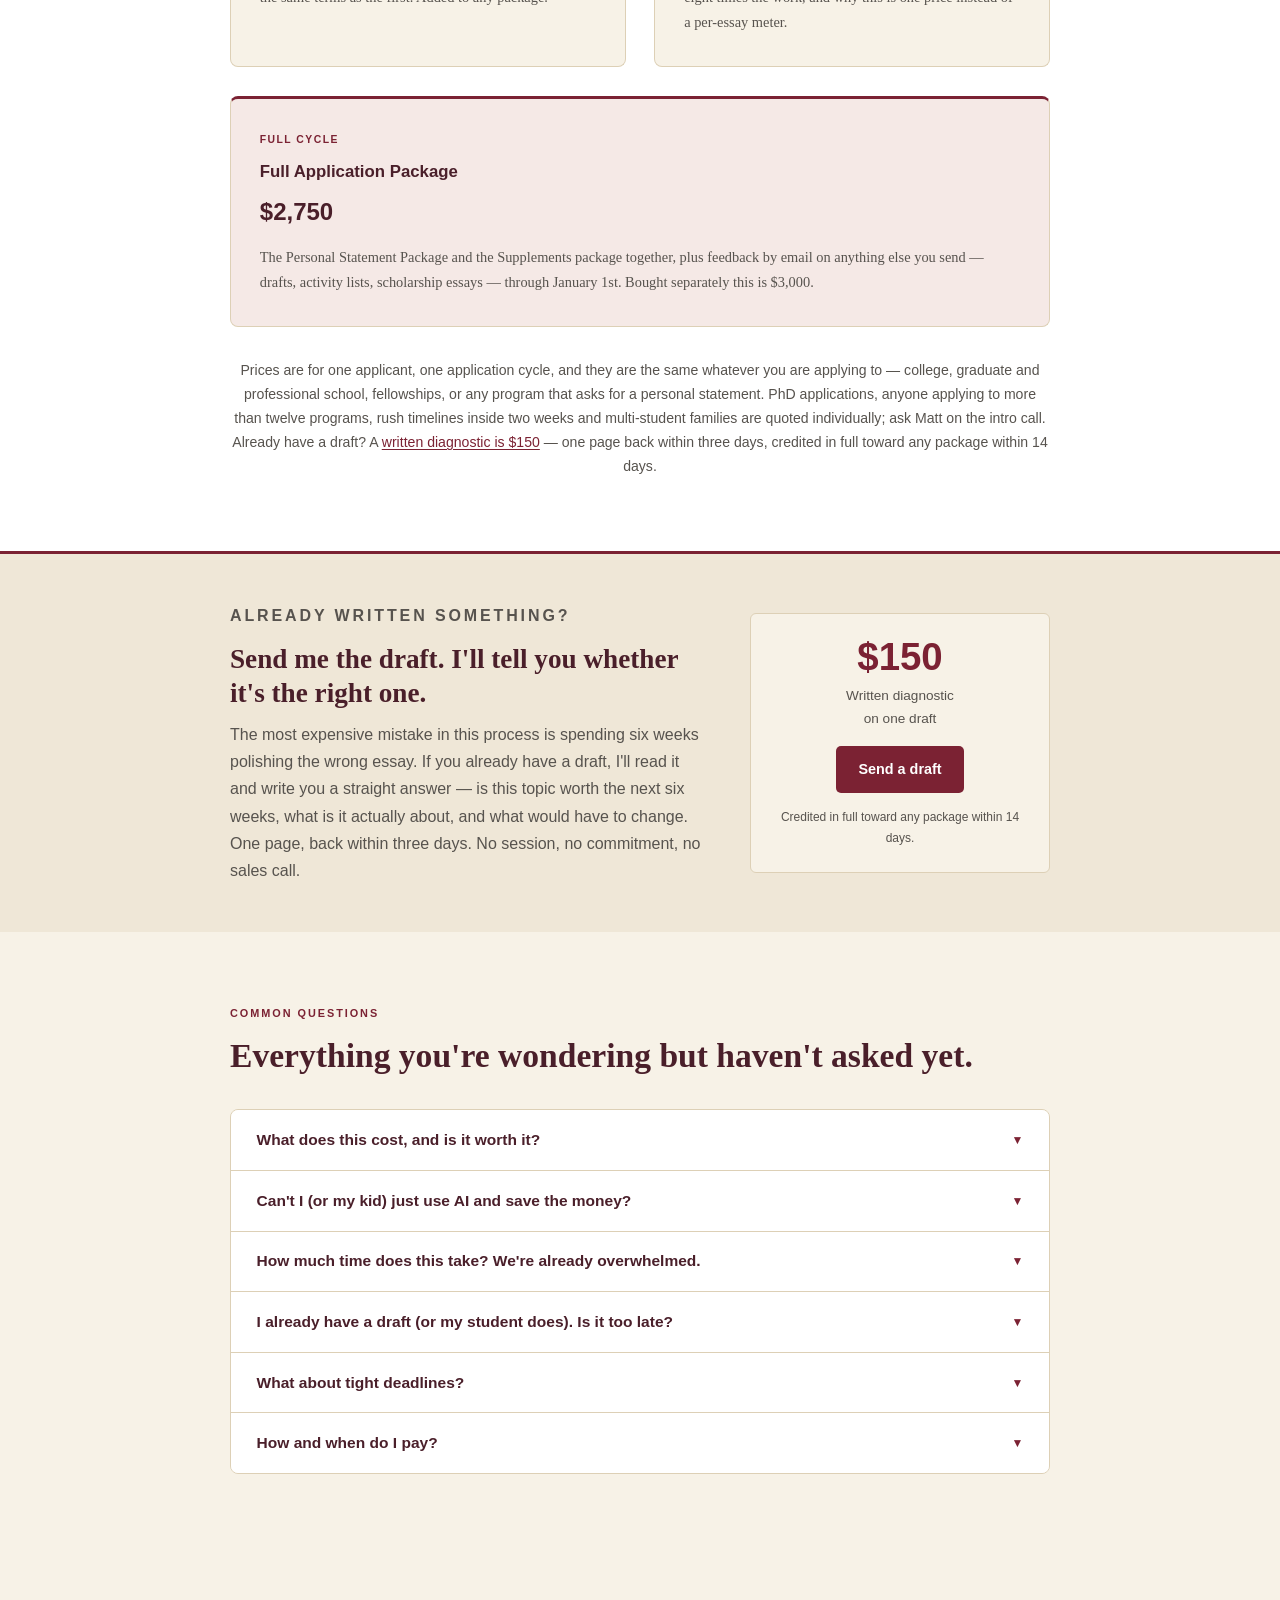
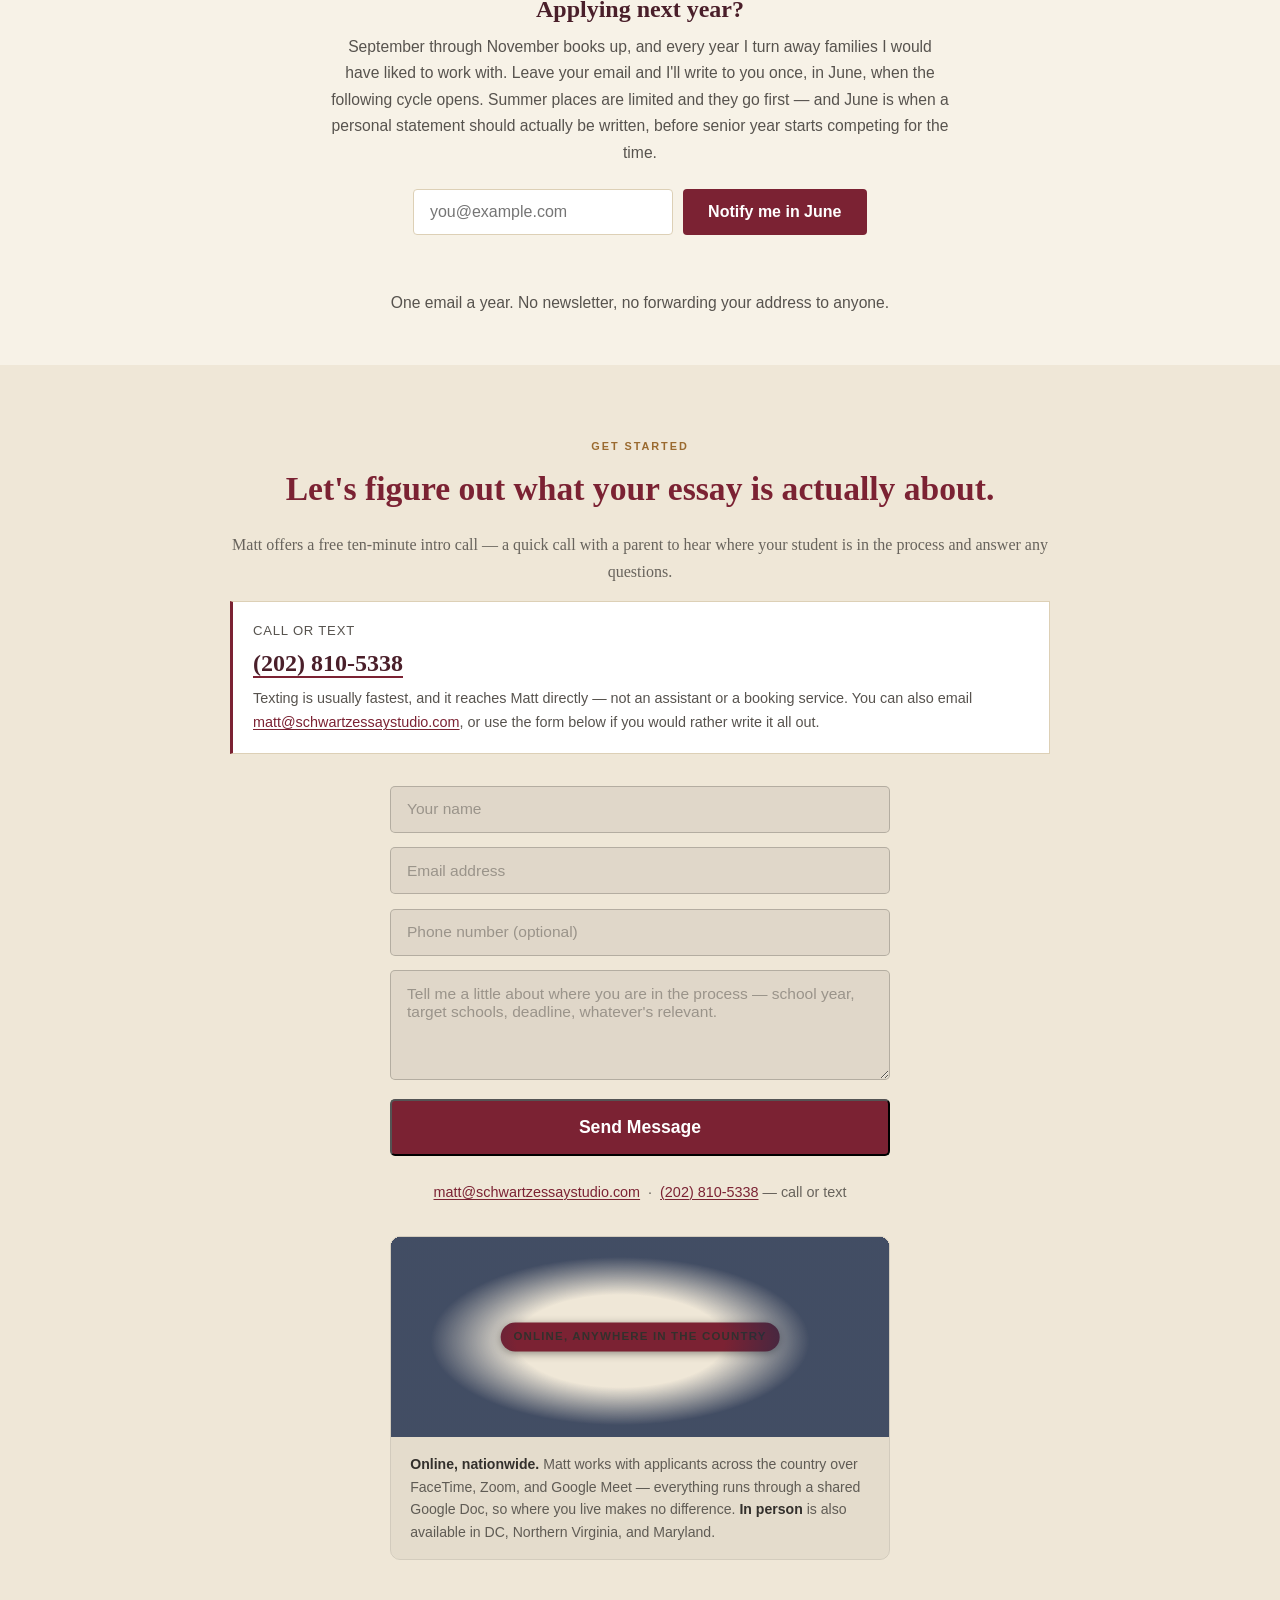
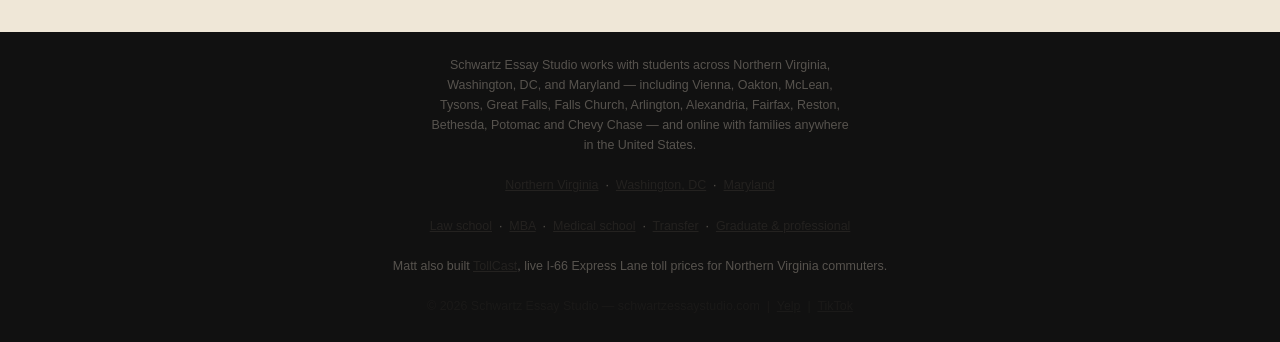
==== commit 67978f70: "Pricing: PhD programs and 12+ program applicants are quoted individually Co-Authored-By: Claude Opus" ====
--- a/index.html
+++ b/index.html
@@ -2267,7 +2267,8 @@
     <p>
       The Common App essay is the biggest part of what I do, but it is not all of it. If an application
       asks for a personal statement, the work is the same &mdash; and the price is the same too. There is
-      no separate graduate rate.
+      no separate graduate rate. The two exceptions are PhD programs and anyone applying to more than
+      twelve programs, which I quote individually after reviewing the requirements.
     </p>
 
     <p class="works-sub">By application</p>
@@ -2408,7 +2409,7 @@
       </div>
     </div>
 
-    <p class="pricing-note">Prices are for one applicant, one application cycle, and they are the same whatever you are applying to &mdash; college, graduate and professional school, fellowships, or any program that asks for a personal statement. Rush timelines inside two weeks and multi-student families are quoted individually; ask Matt on the intro call. Already have a draft? A <a href="#draft">written diagnostic is $150</a> &mdash; one page back within three days, credited in full toward any package within 14 days.</p>
+    <p class="pricing-note">Prices are for one applicant, one application cycle, and they are the same whatever you are applying to &mdash; college, graduate and professional school, fellowships, or any program that asks for a personal statement. PhD applications, anyone applying to more than twelve programs, rush timelines inside two weeks and multi-student families are quoted individually; ask Matt on the intro call. Already have a draft? A <a href="#draft">written diagnostic is $150</a> &mdash; one page back within three days, credited in full toward any package within 14 days.</p>
   </div>
 </section>
 
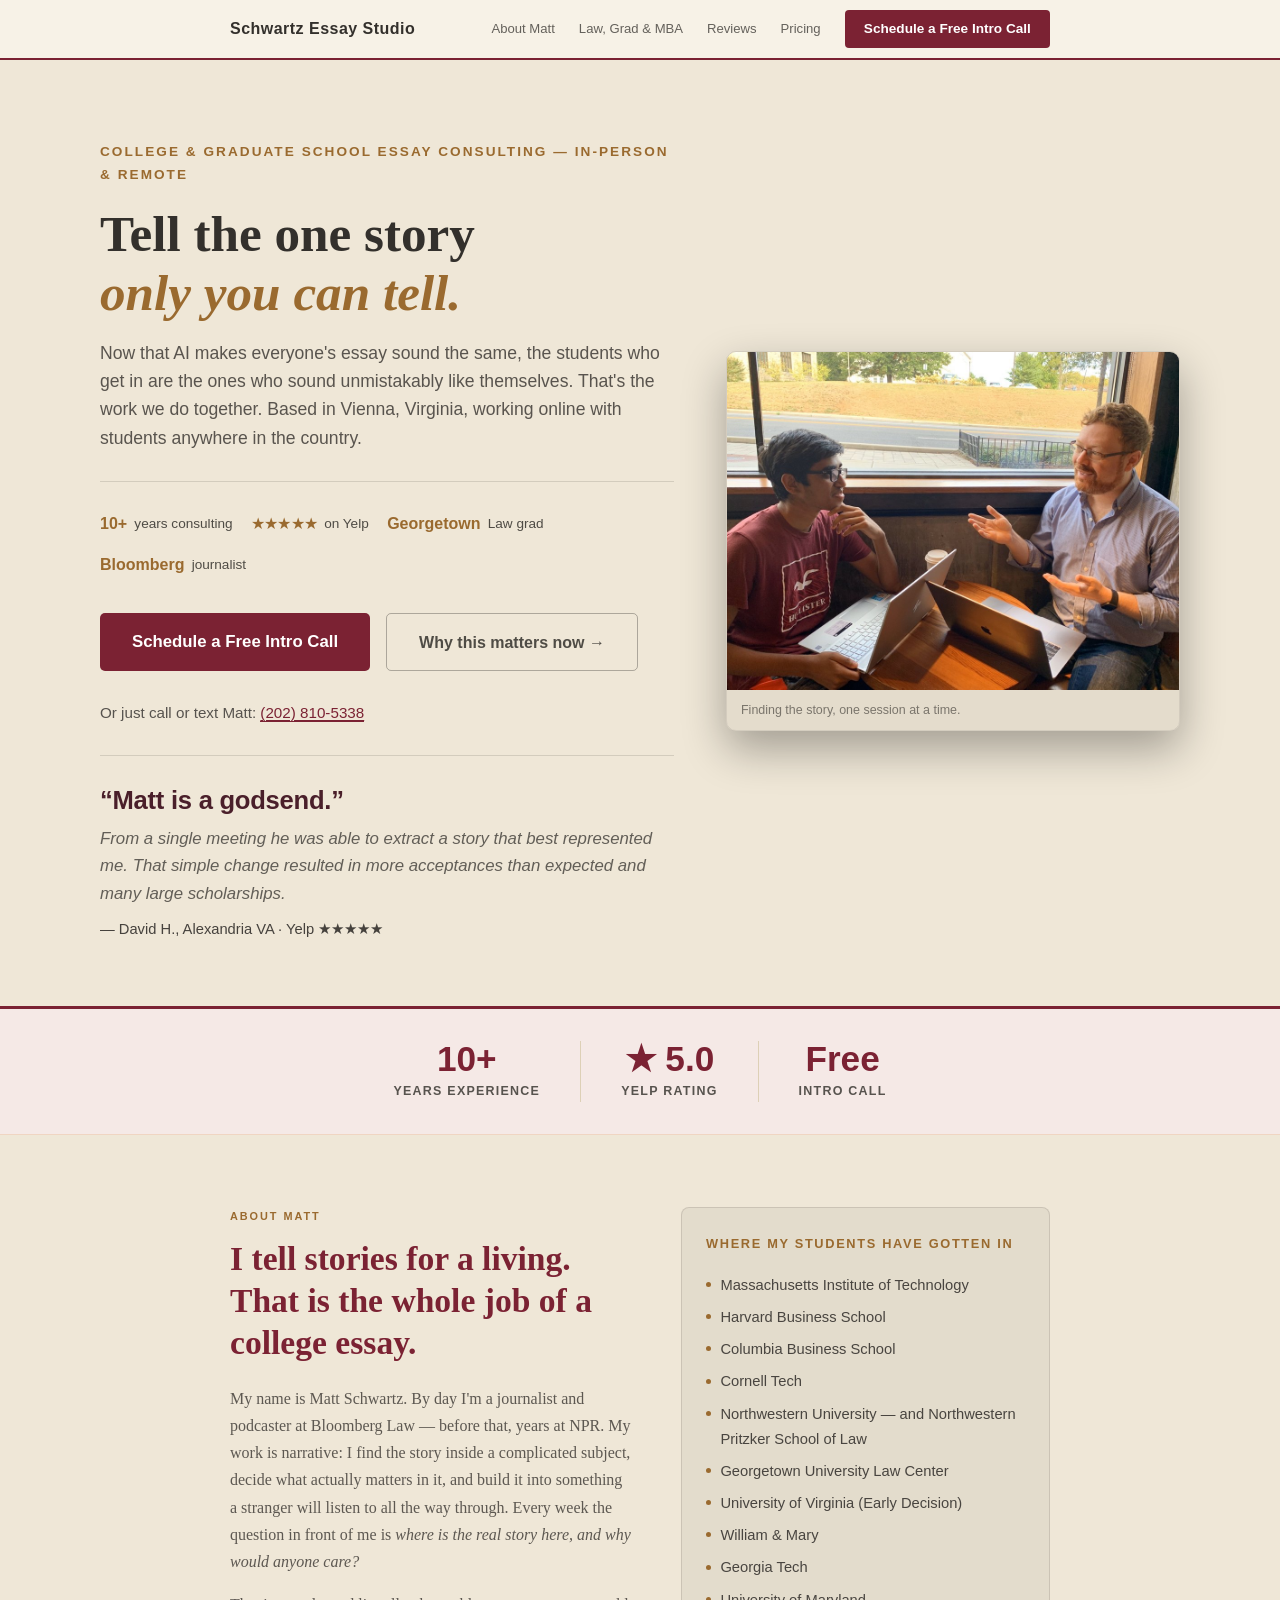
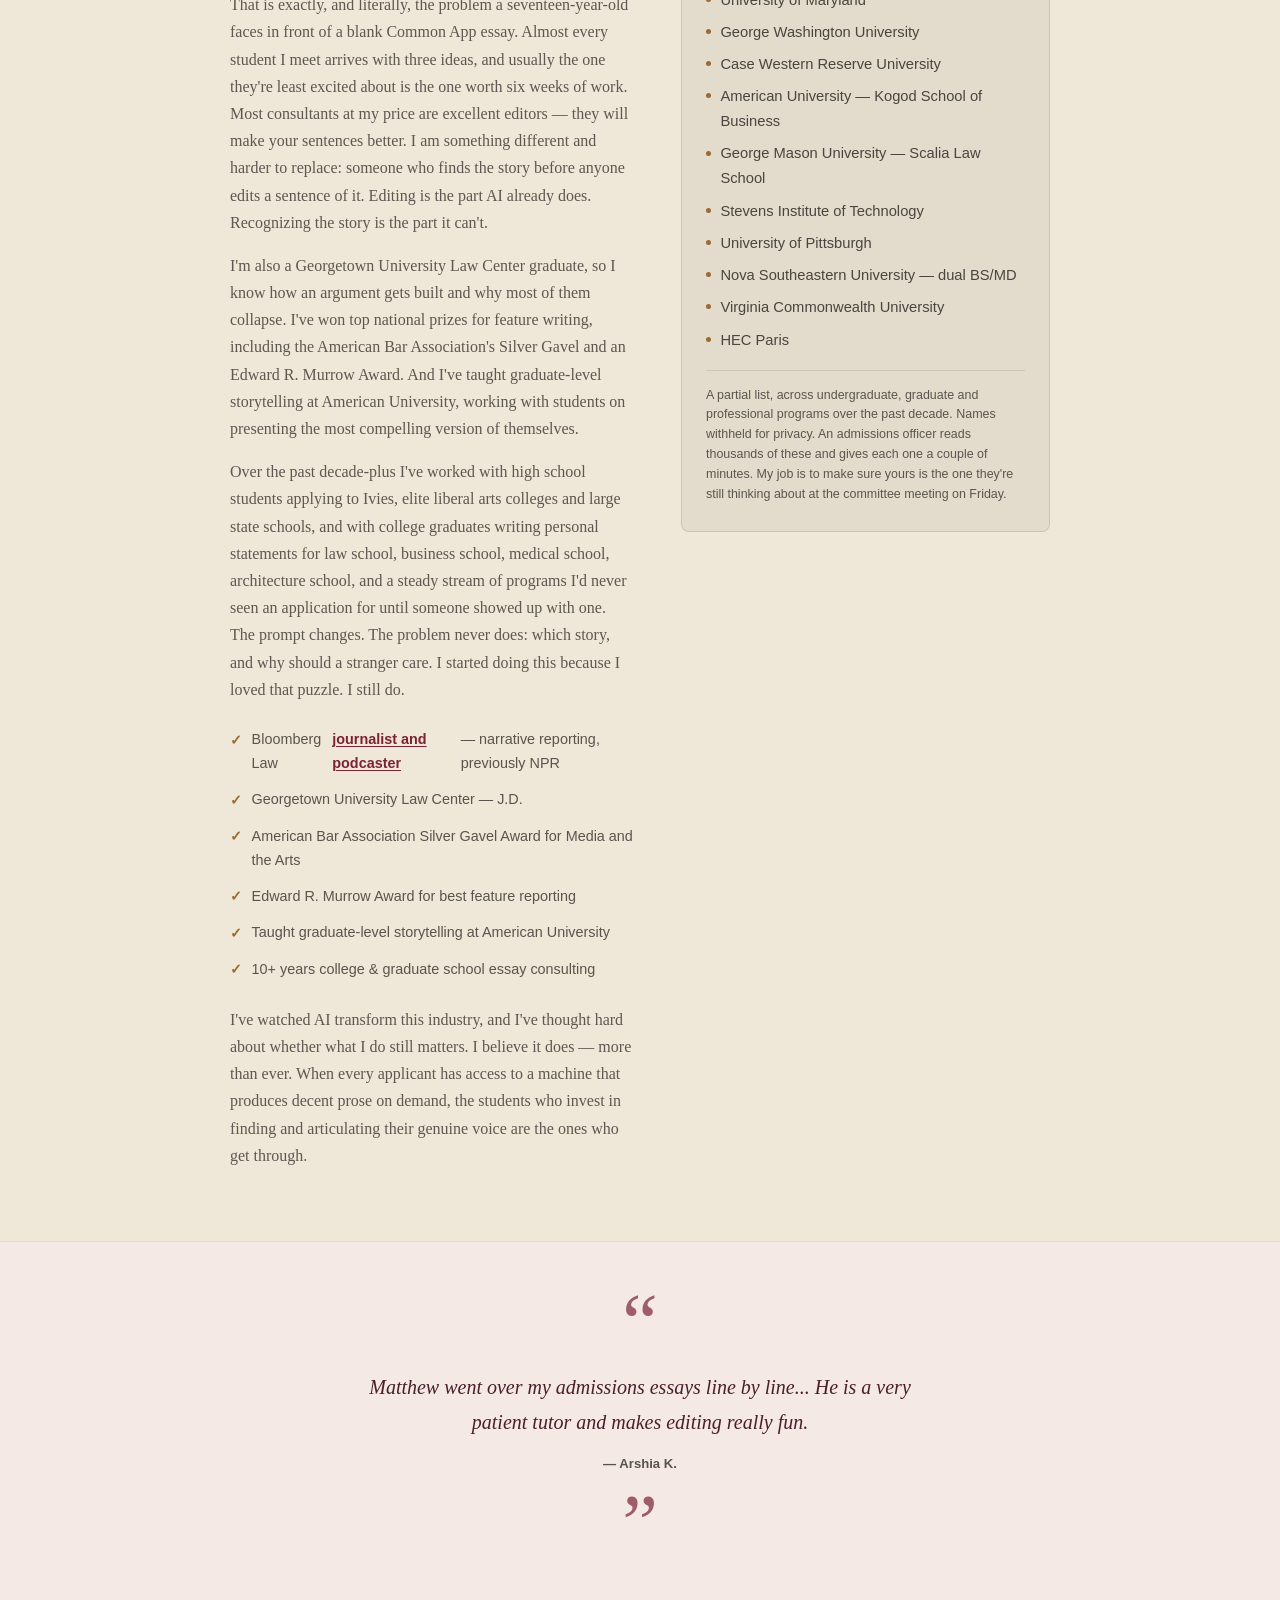
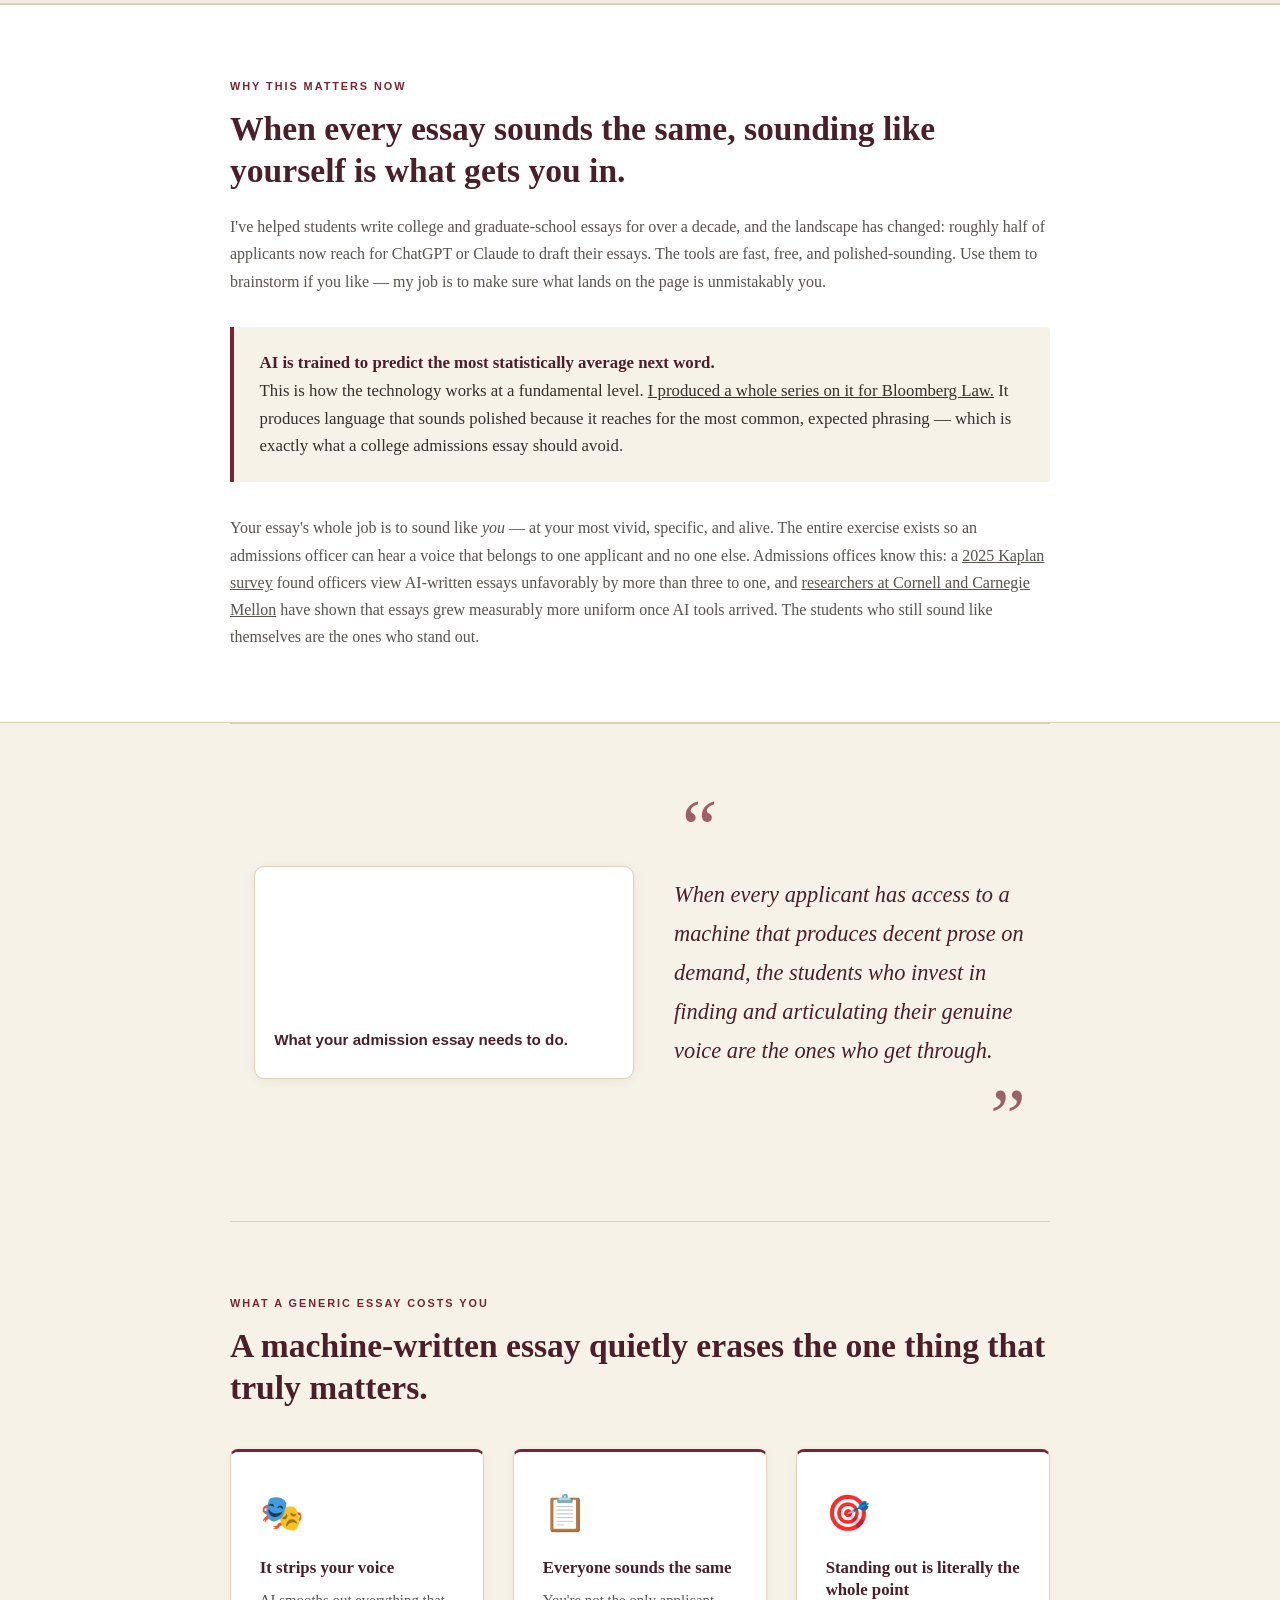
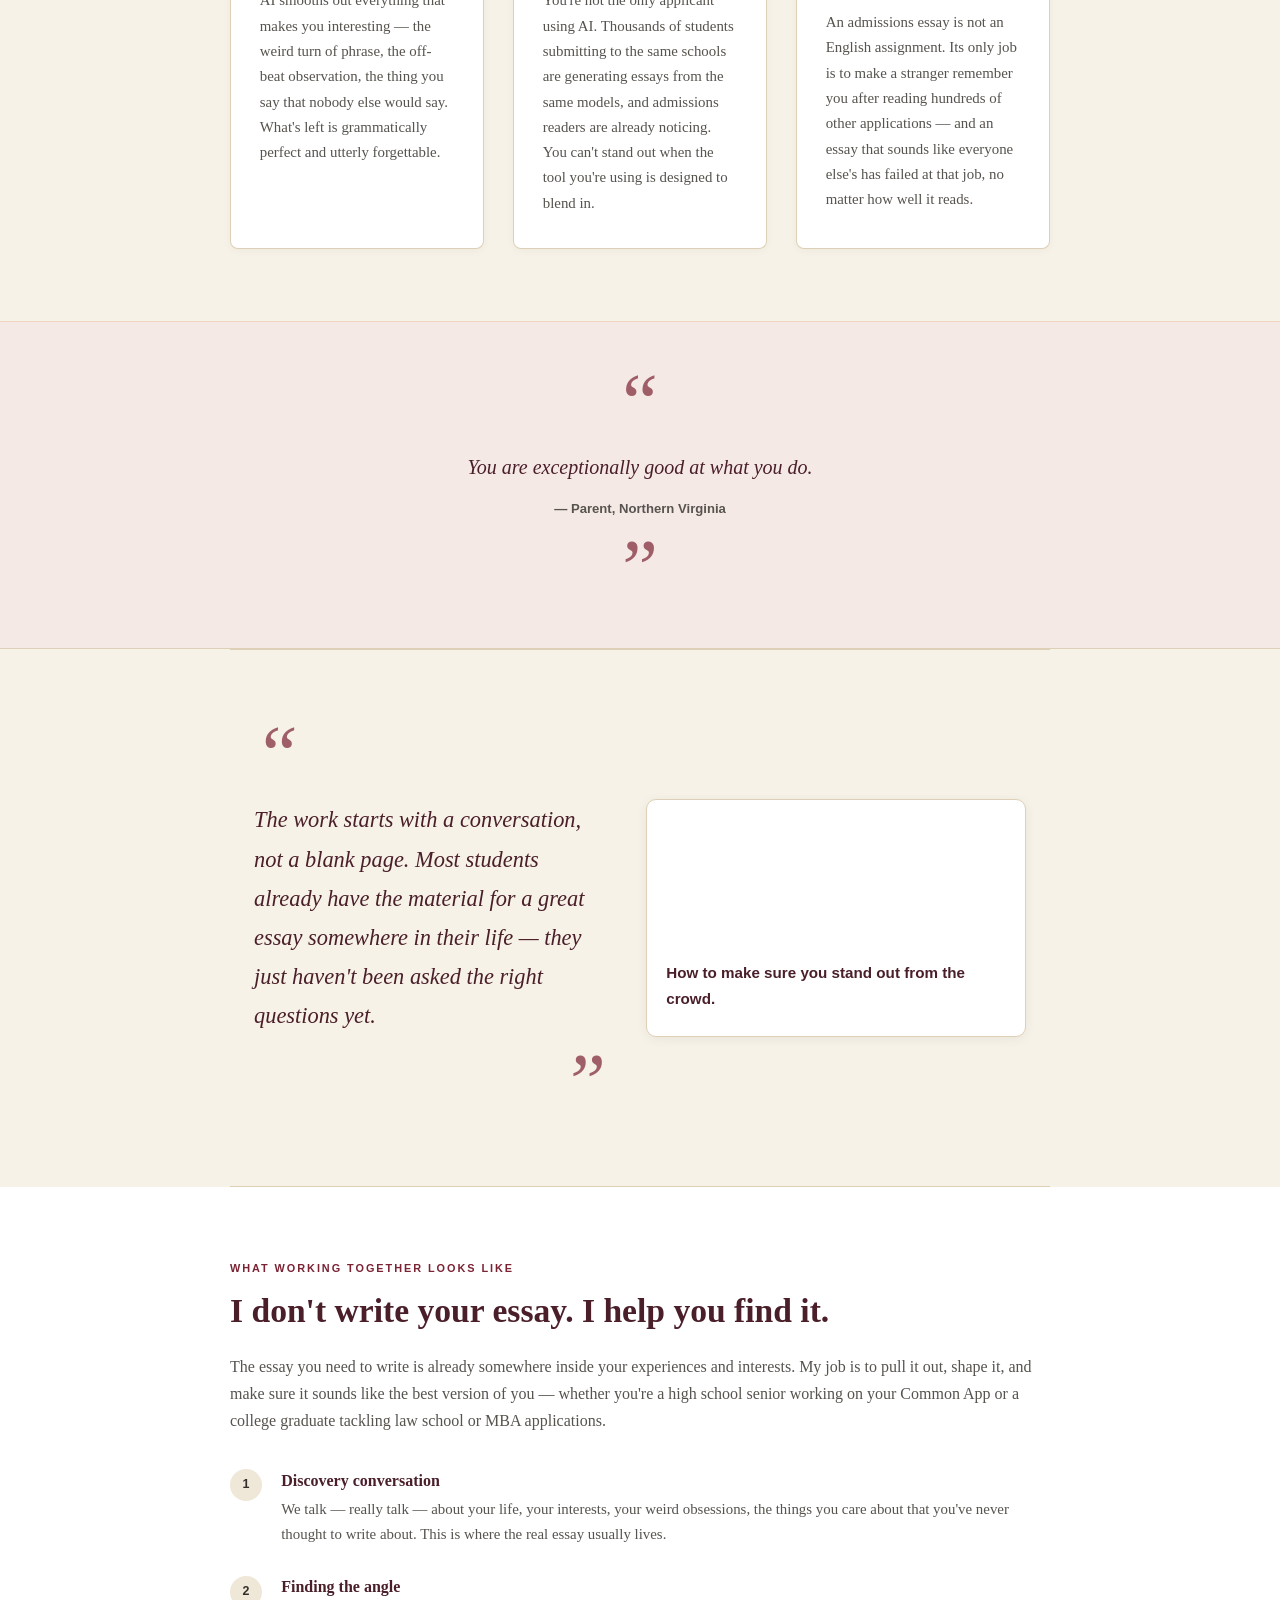
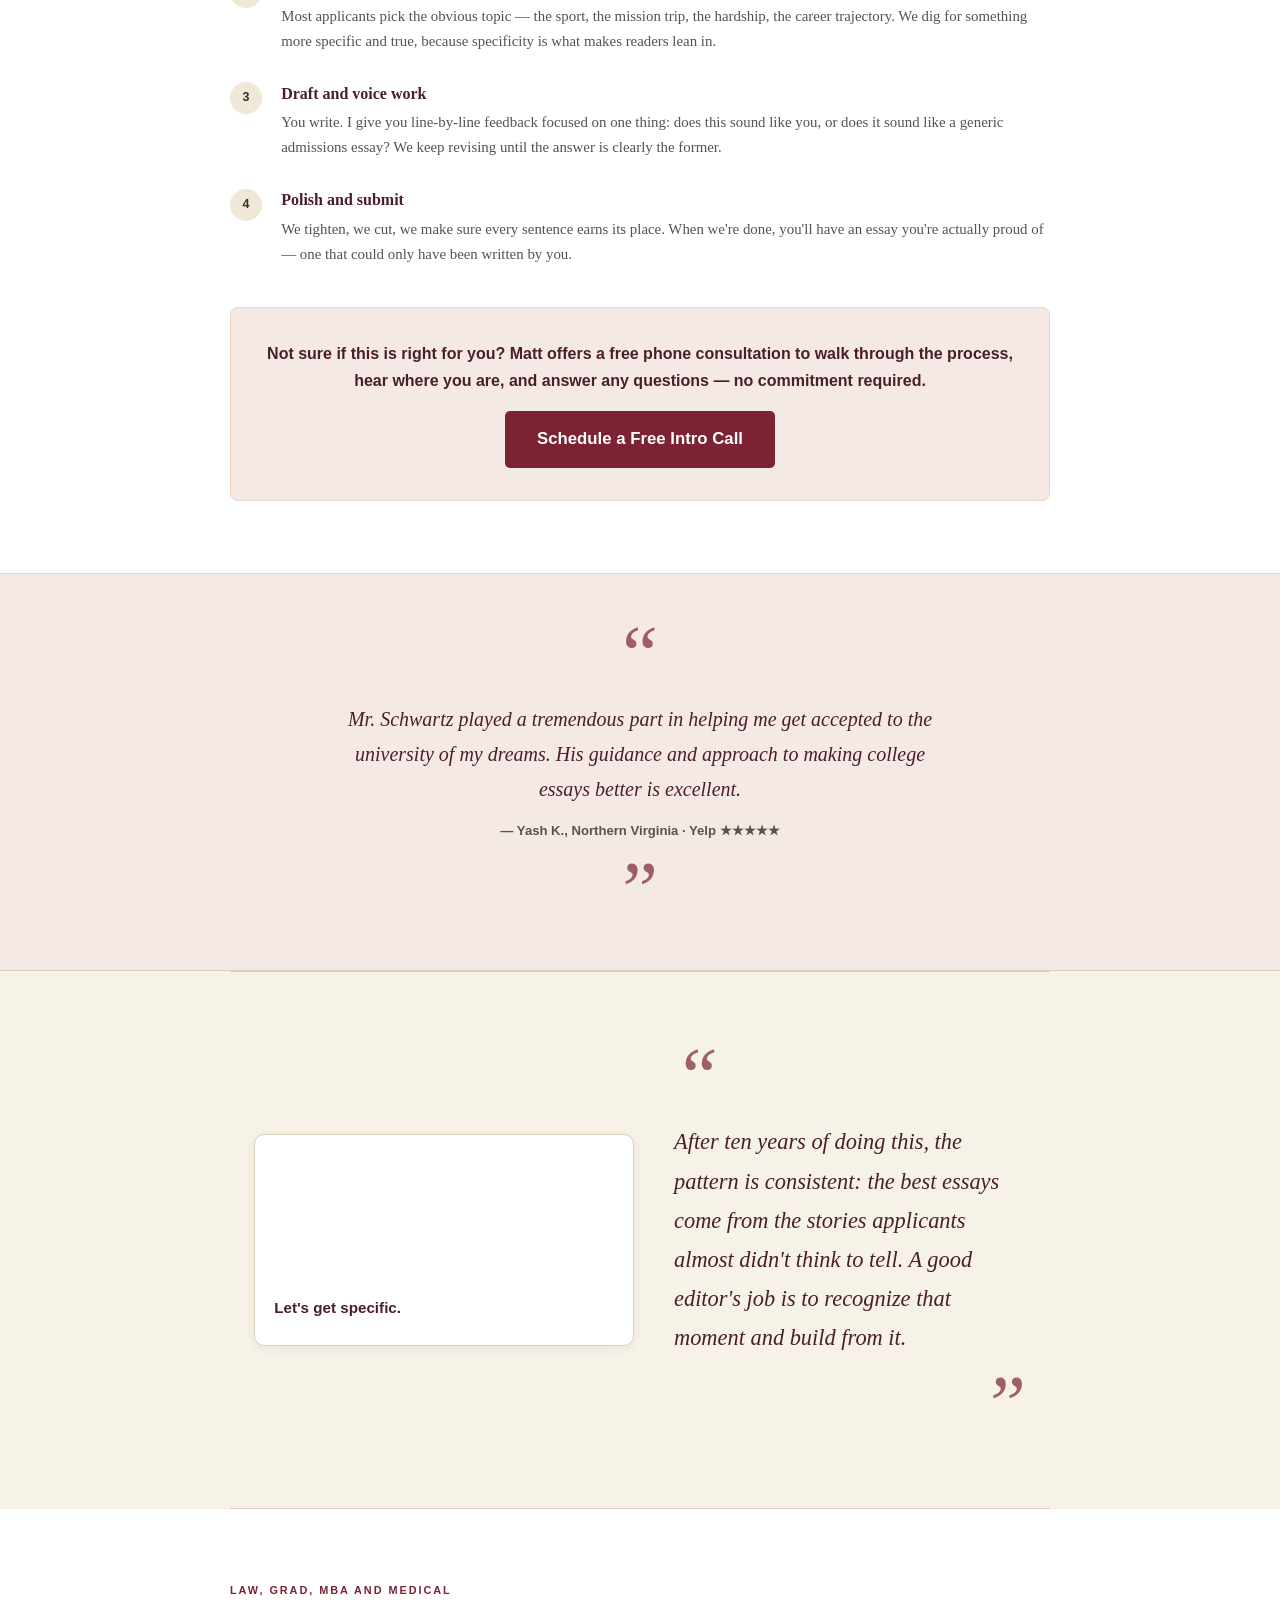
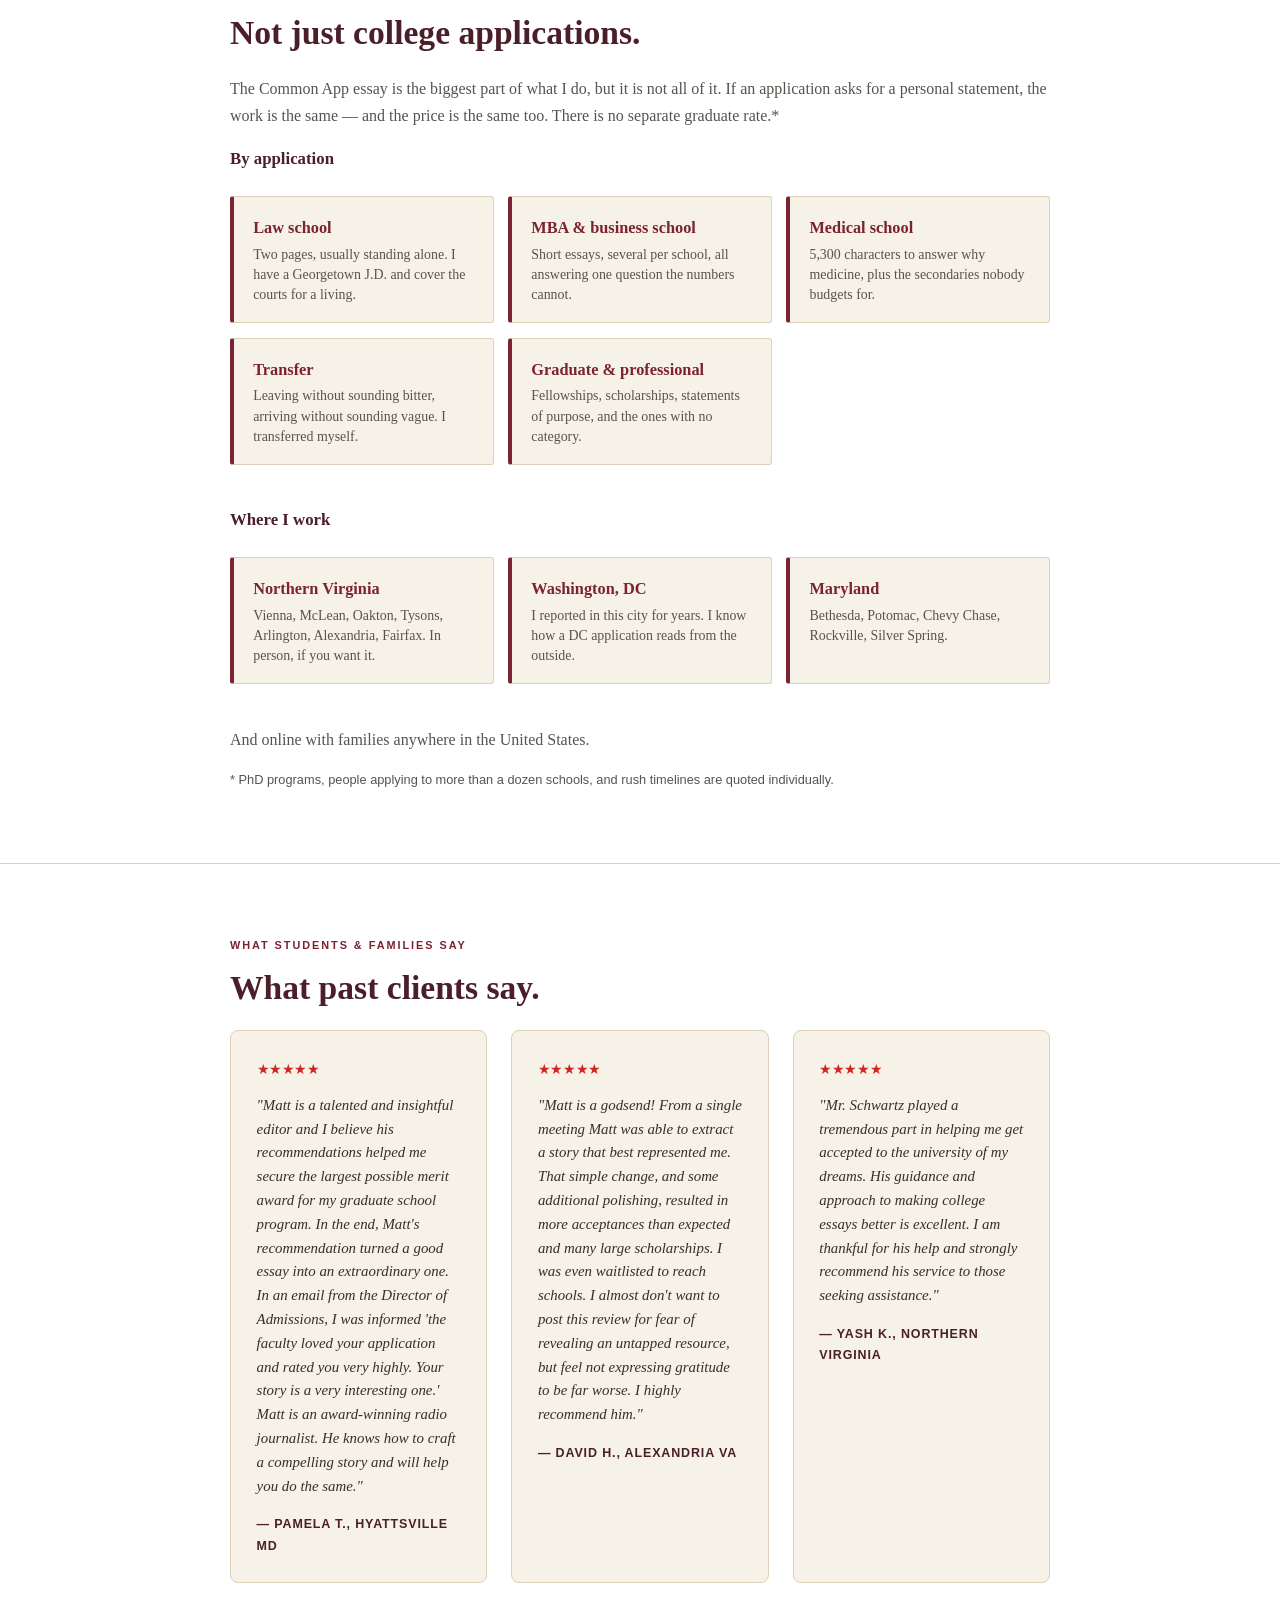
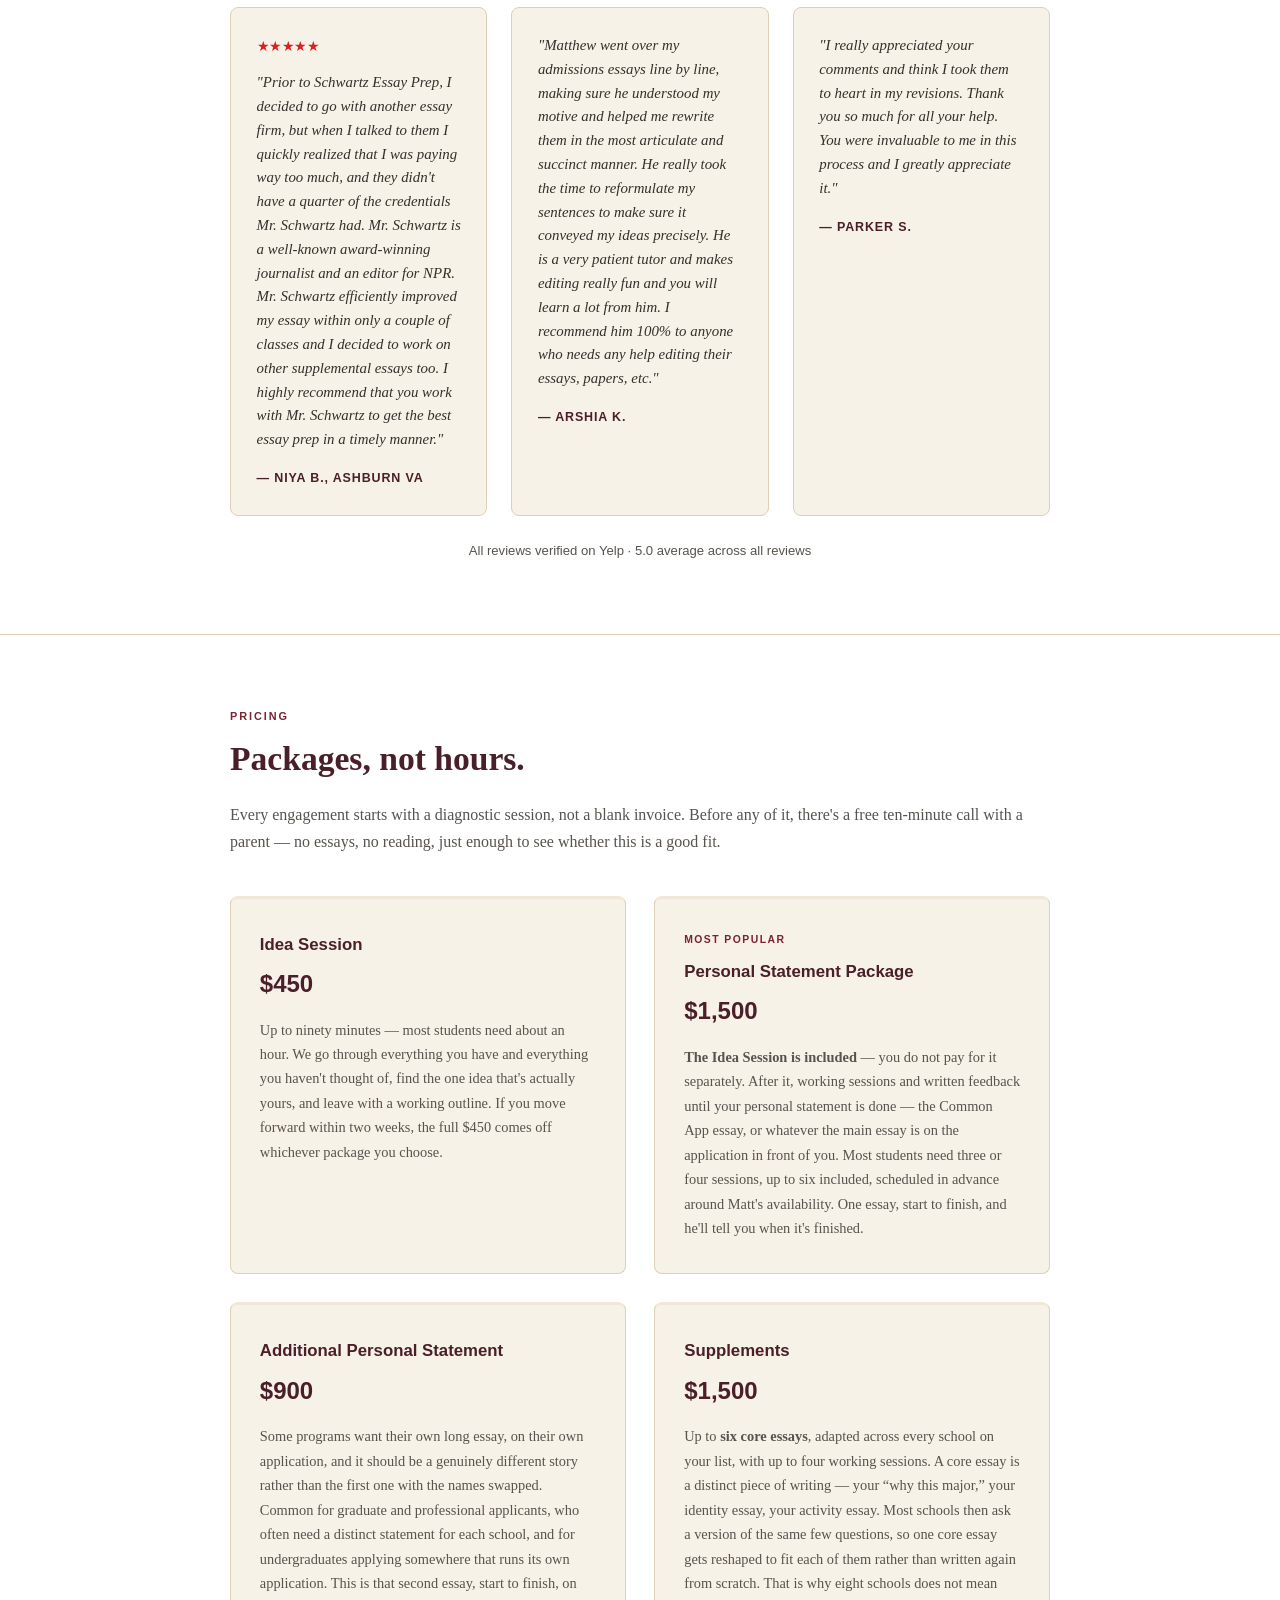
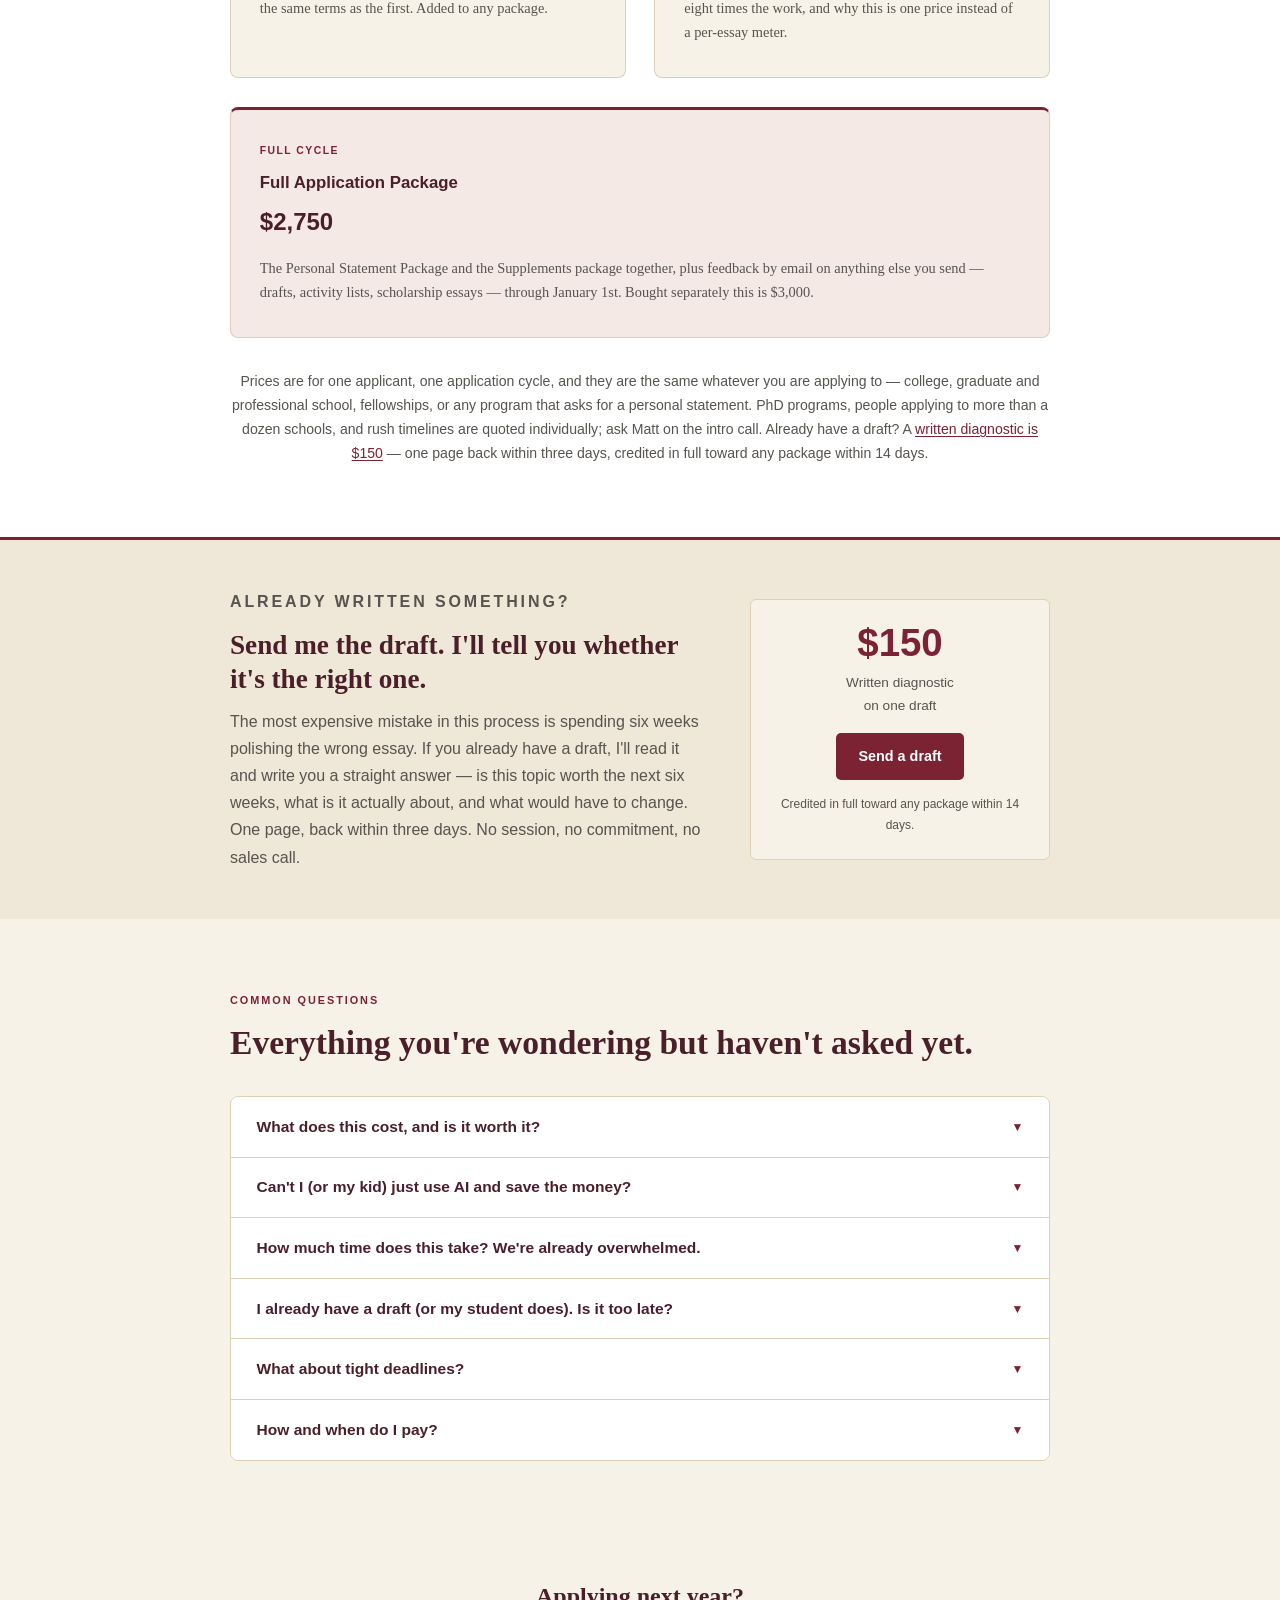
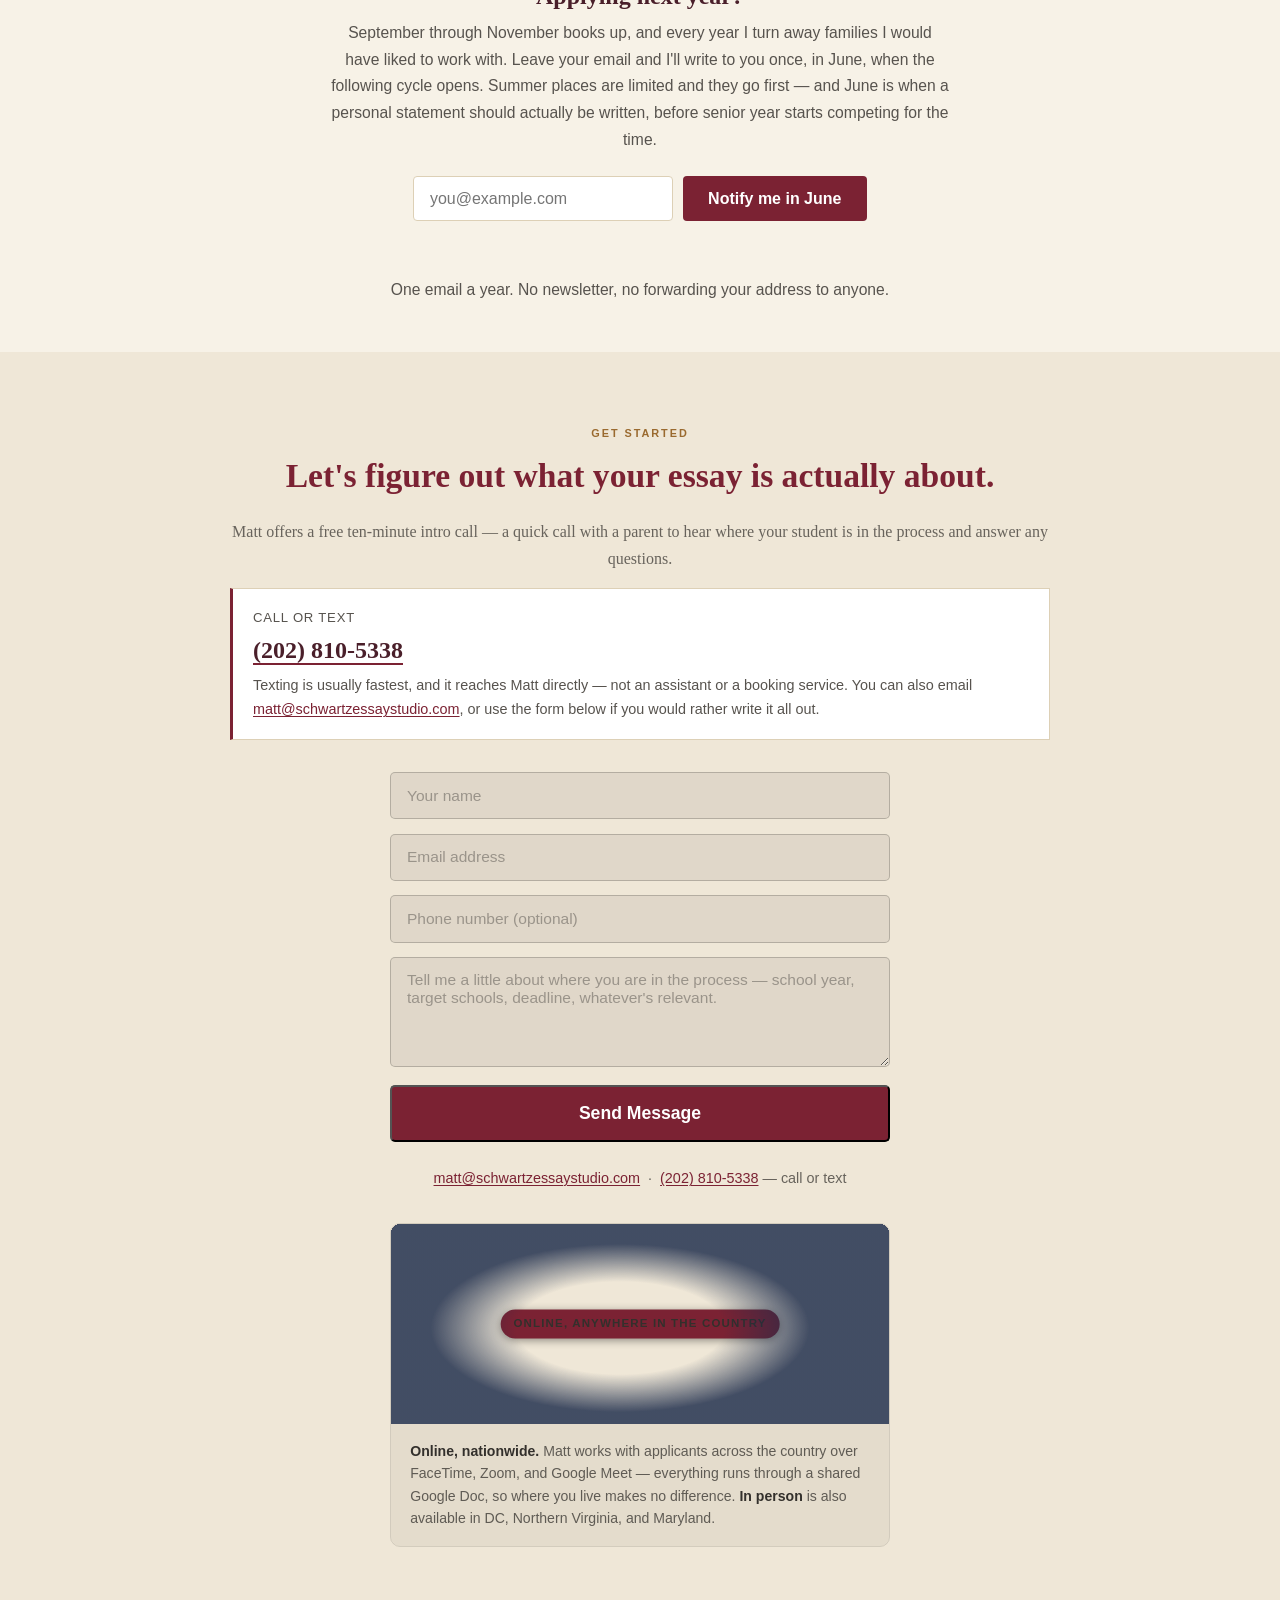
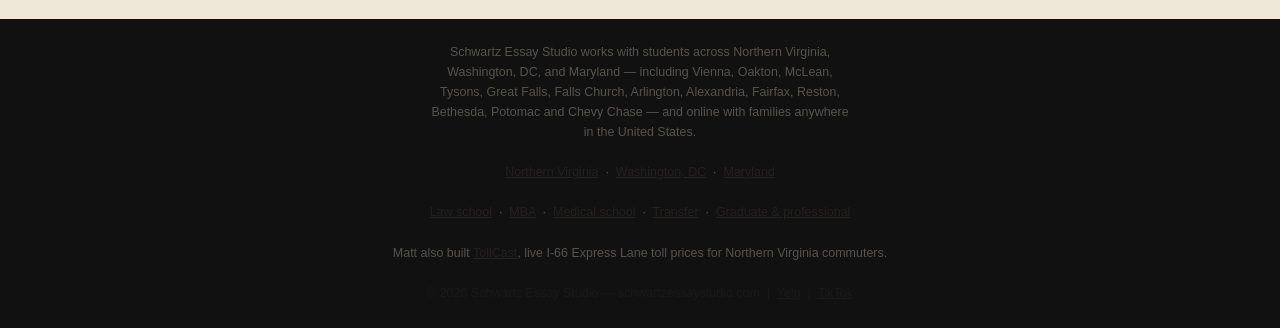
==== commit 9c35b843: "Pricing: PhD/12+ schools/rush note moves to asterisked fine print Co-Authored-By: Claude Opus 5.5 <n" ====
--- a/index.html
+++ b/index.html
@@ -2267,8 +2267,7 @@
     <p>
       The Common App essay is the biggest part of what I do, but it is not all of it. If an application
       asks for a personal statement, the work is the same &mdash; and the price is the same too. There is
-      no separate graduate rate. The two exceptions are PhD programs and anyone applying to more than
-      twelve programs, which I quote individually after reviewing the requirements.
+      no separate graduate rate.*
     </p>
 
     <p class="works-sub">By application</p>
@@ -2312,6 +2311,7 @@
     </div>
 
     <p>And online with families anywhere in the United States.</p>
+    <p class="subscribe-fine">* PhD programs, people applying to more than a dozen schools, and rush timelines are quoted individually.</p>
   </div>
 </section>
 
@@ -2409,7 +2409,7 @@
       </div>
     </div>
 
-    <p class="pricing-note">Prices are for one applicant, one application cycle, and they are the same whatever you are applying to &mdash; college, graduate and professional school, fellowships, or any program that asks for a personal statement. PhD applications, anyone applying to more than twelve programs, rush timelines inside two weeks and multi-student families are quoted individually; ask Matt on the intro call. Already have a draft? A <a href="#draft">written diagnostic is $150</a> &mdash; one page back within three days, credited in full toward any package within 14 days.</p>
+    <p class="pricing-note">Prices are for one applicant, one application cycle, and they are the same whatever you are applying to &mdash; college, graduate and professional school, fellowships, or any program that asks for a personal statement. PhD programs, people applying to more than a dozen schools, and rush timelines are quoted individually; ask Matt on the intro call. Already have a draft? A <a href="#draft">written diagnostic is $150</a> &mdash; one page back within three days, credited in full toward any package within 14 days.</p>
   </div>
 </section>
 
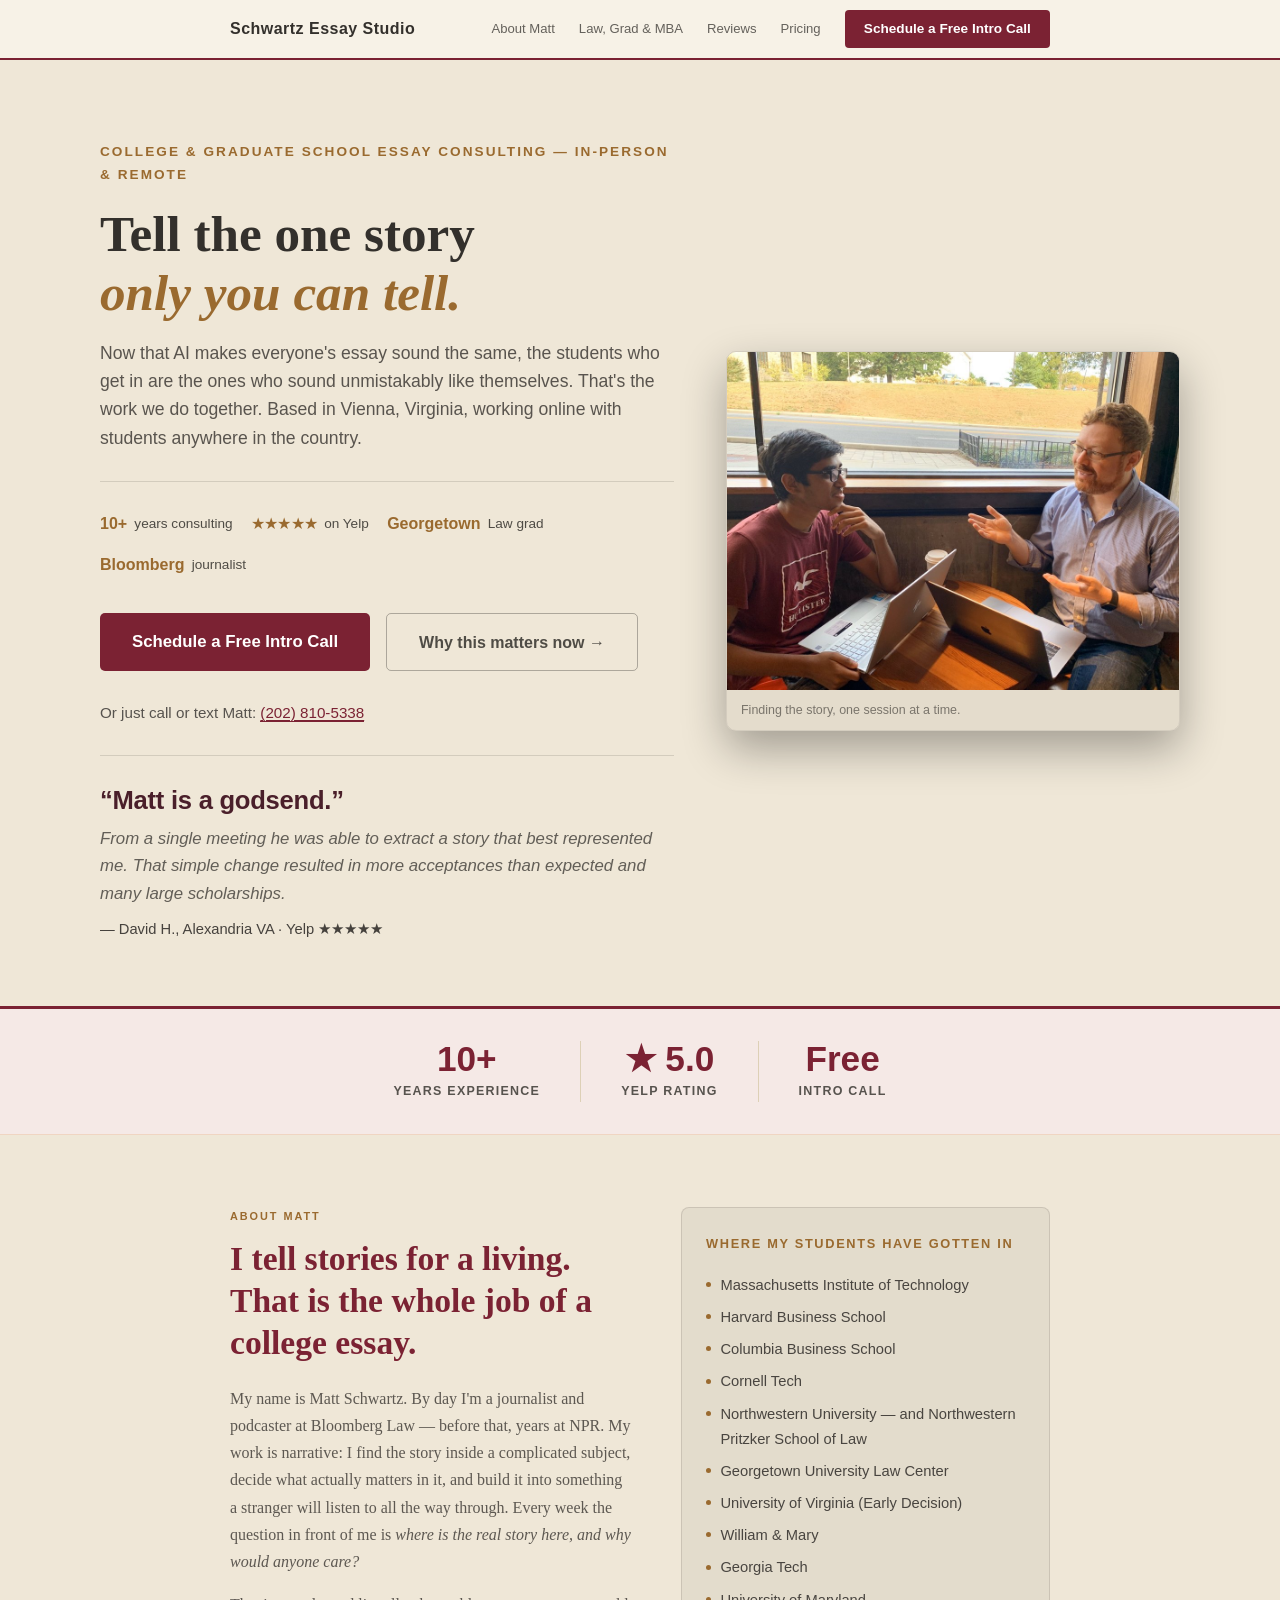
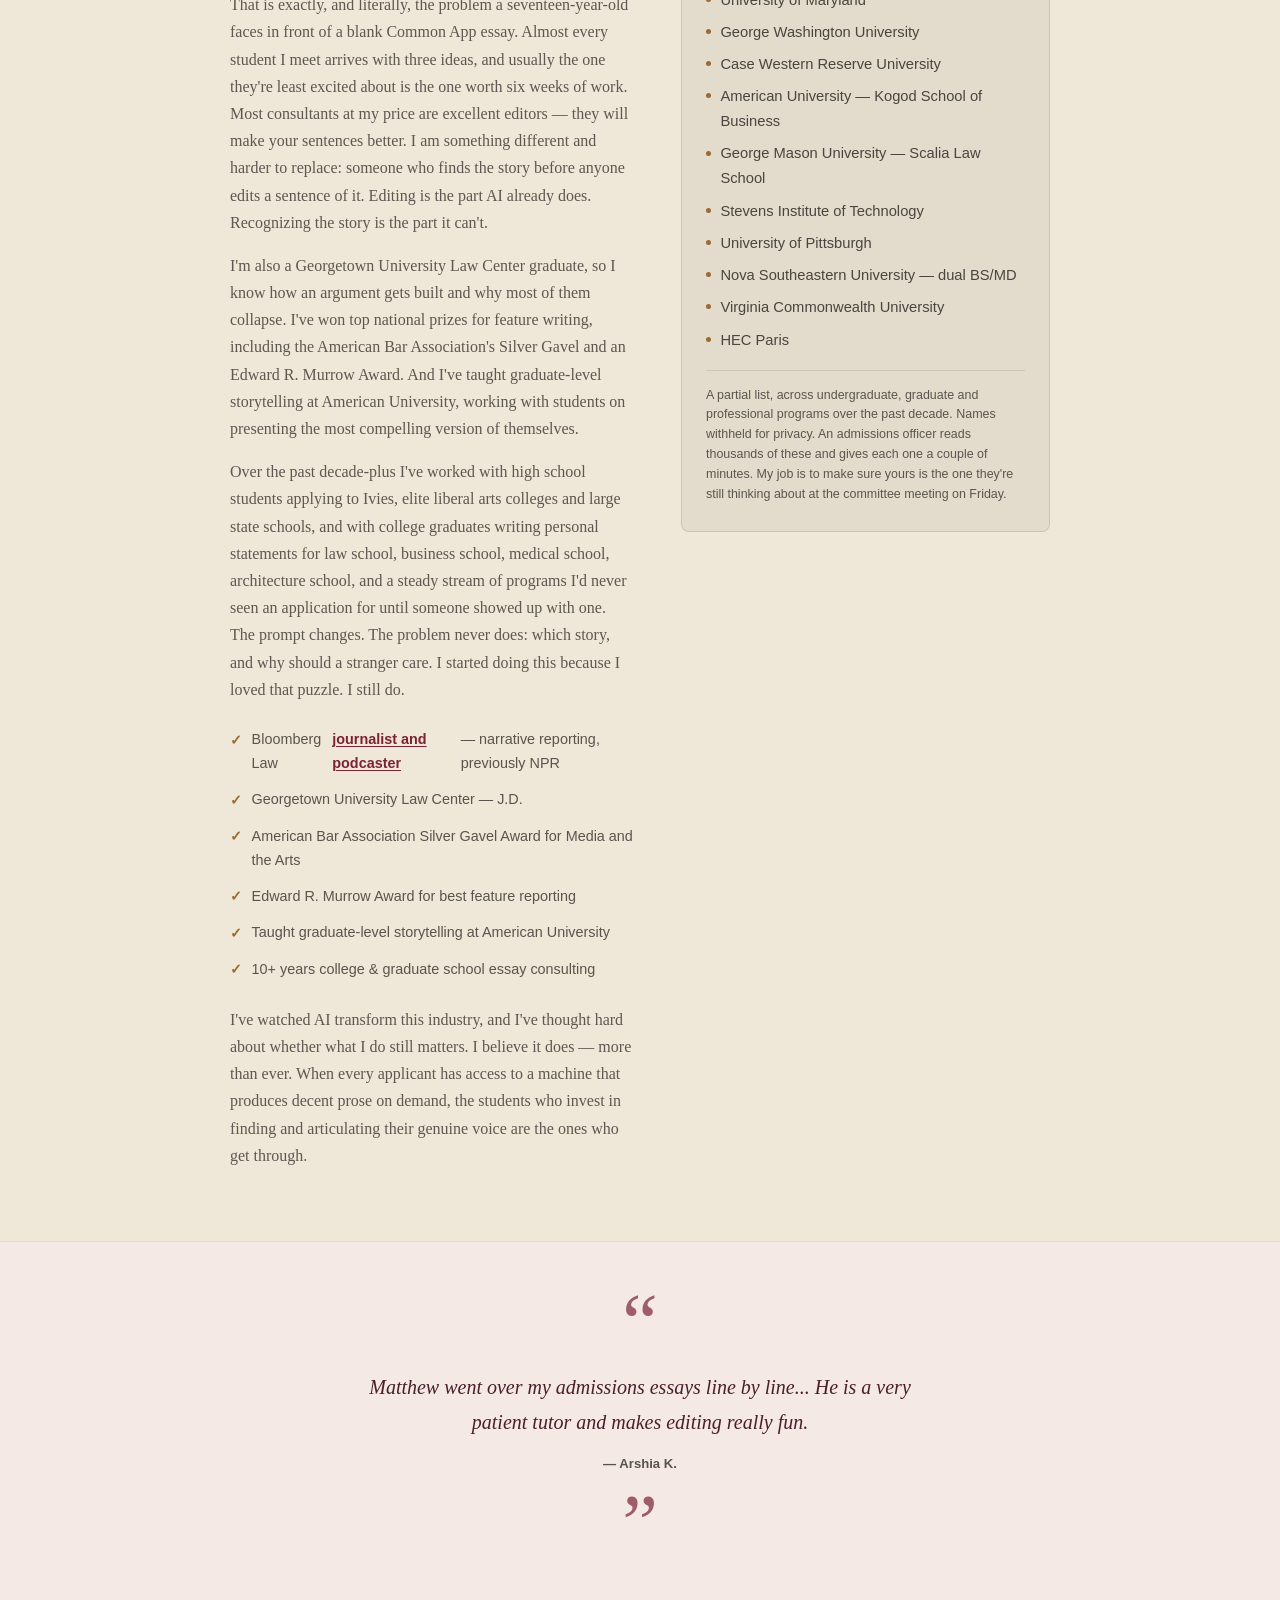
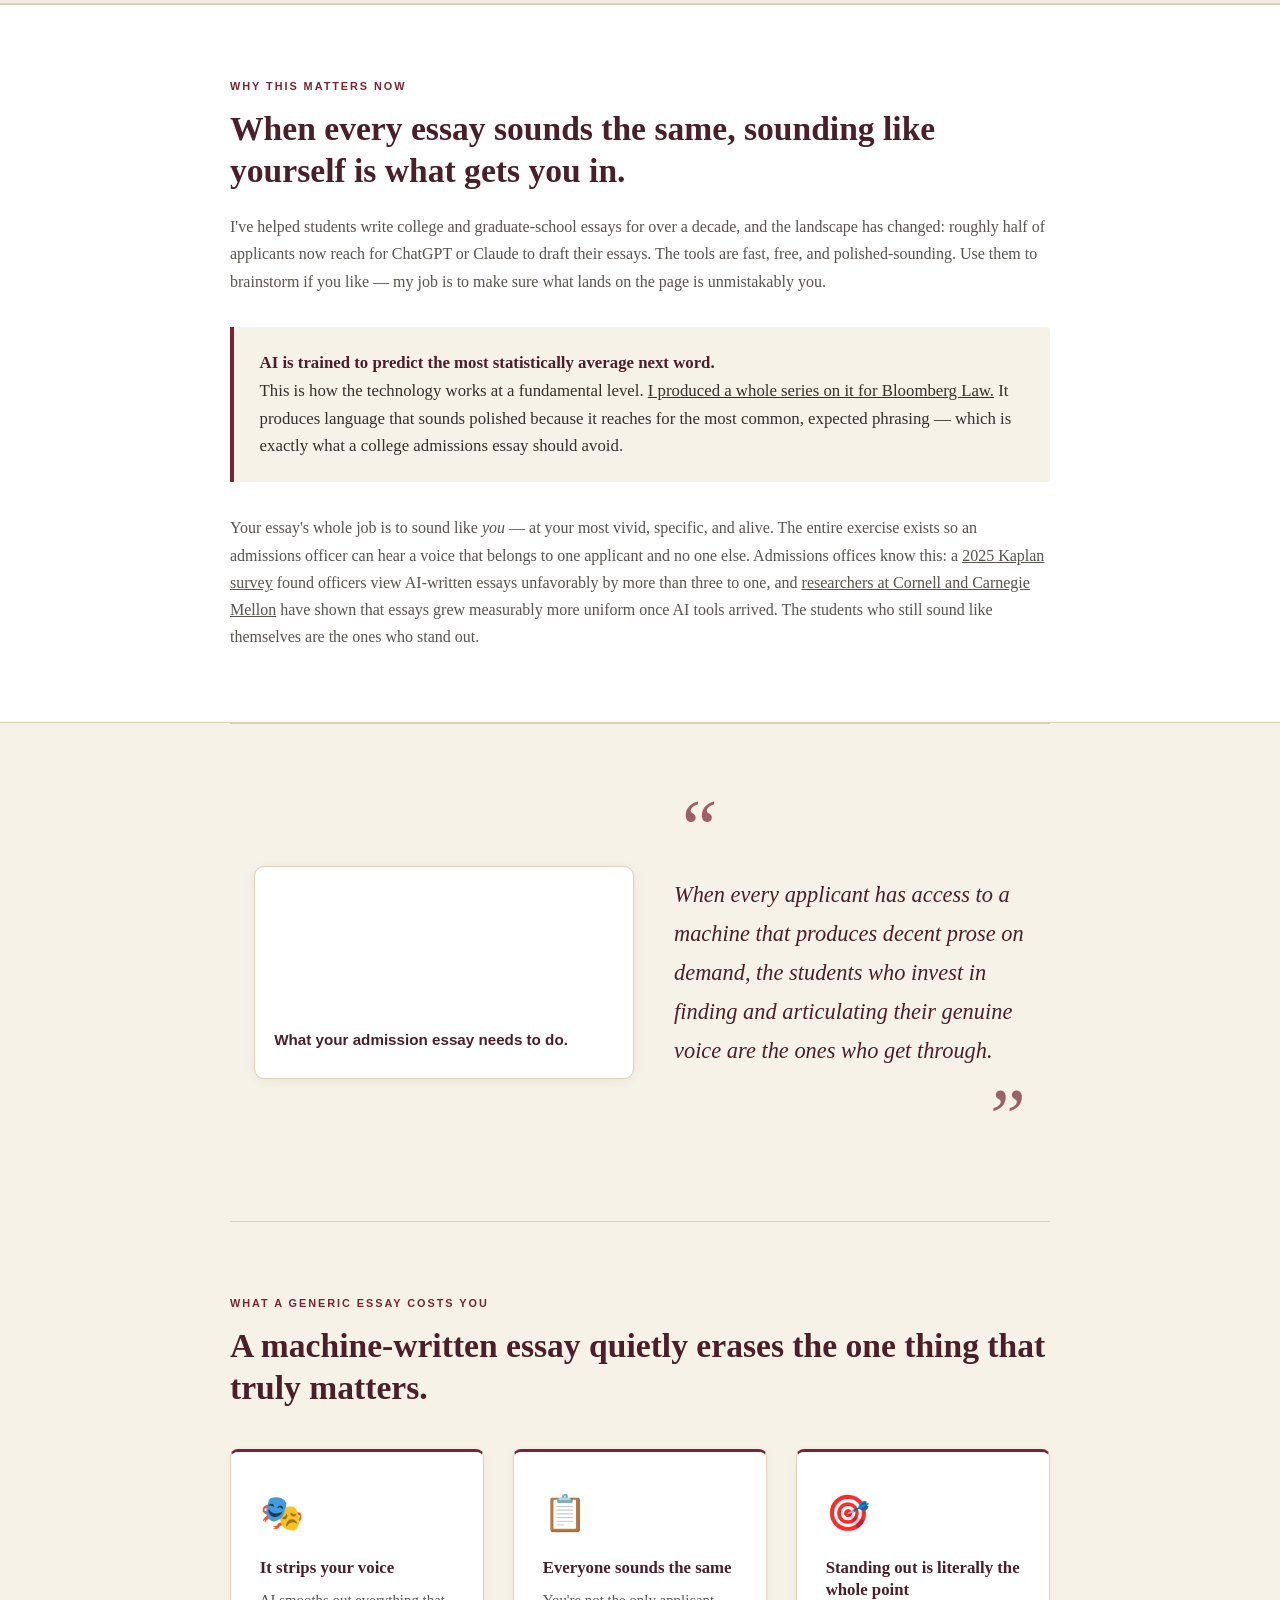
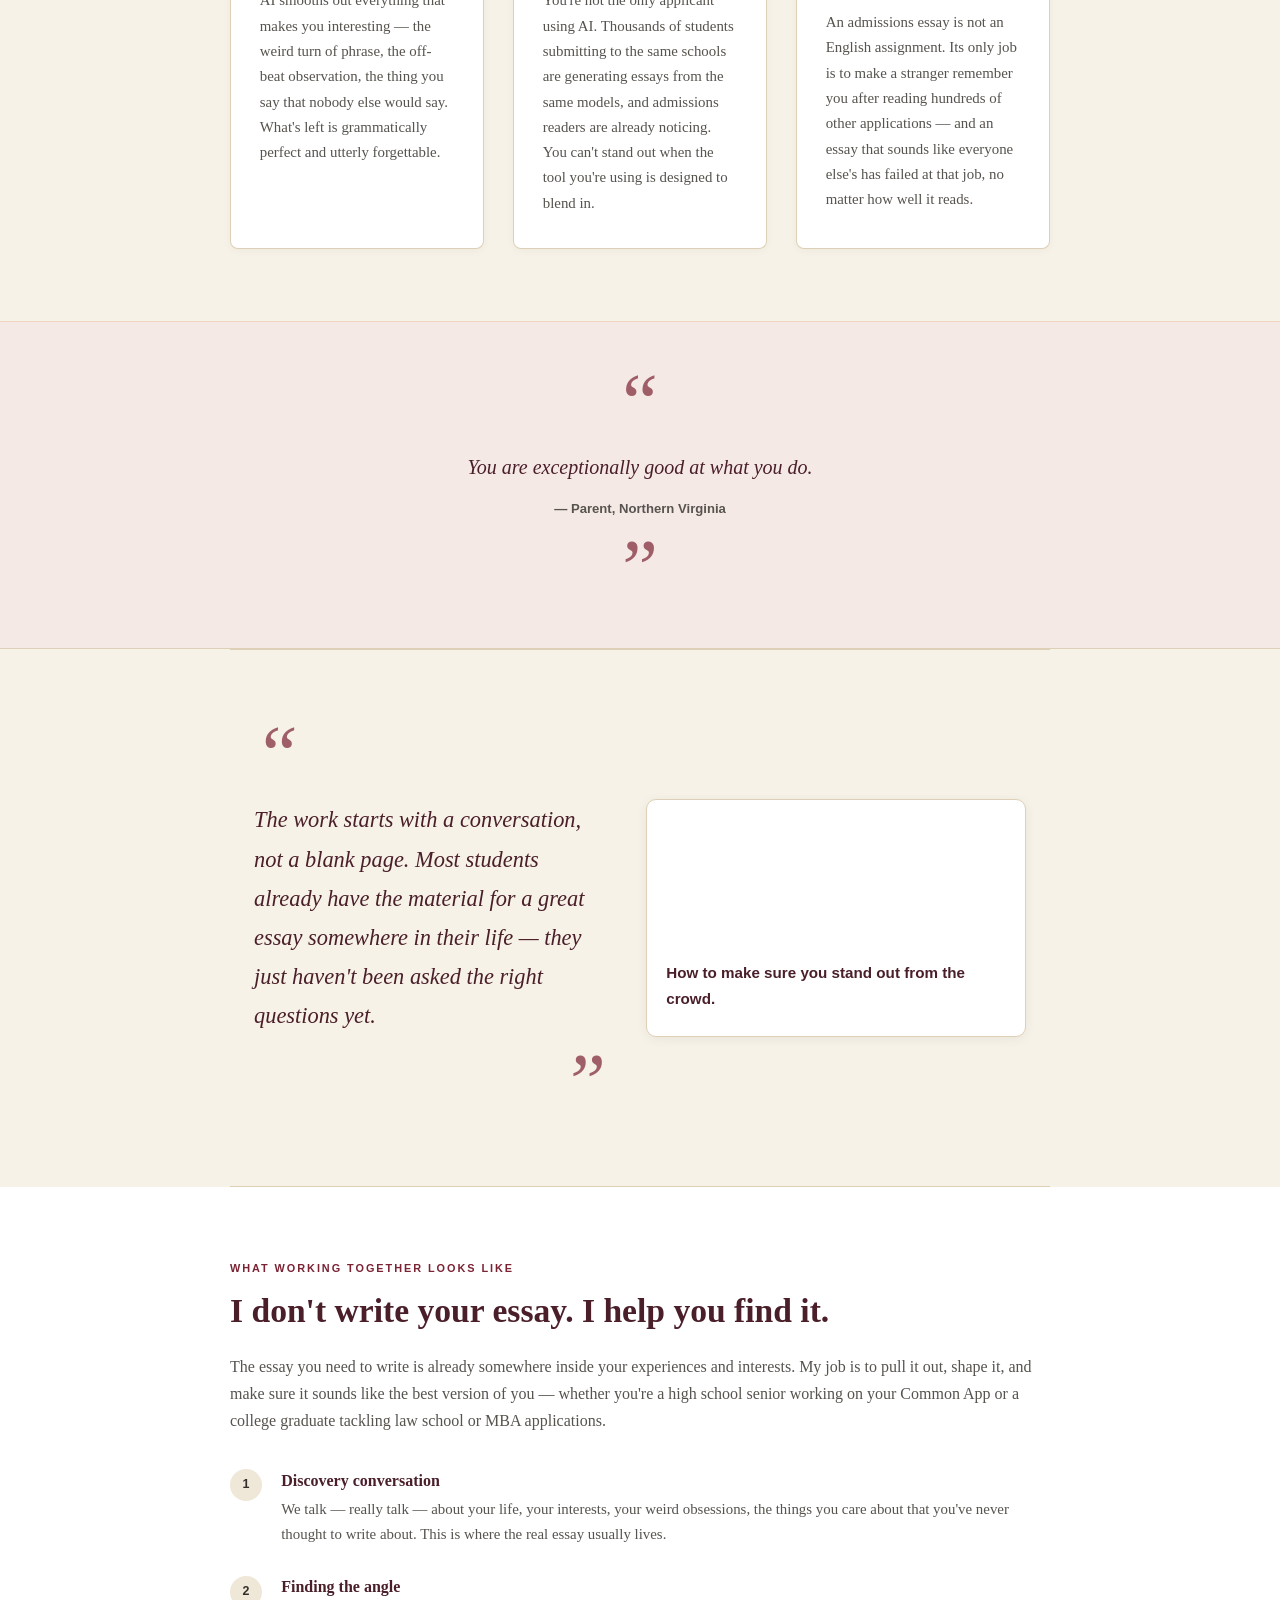
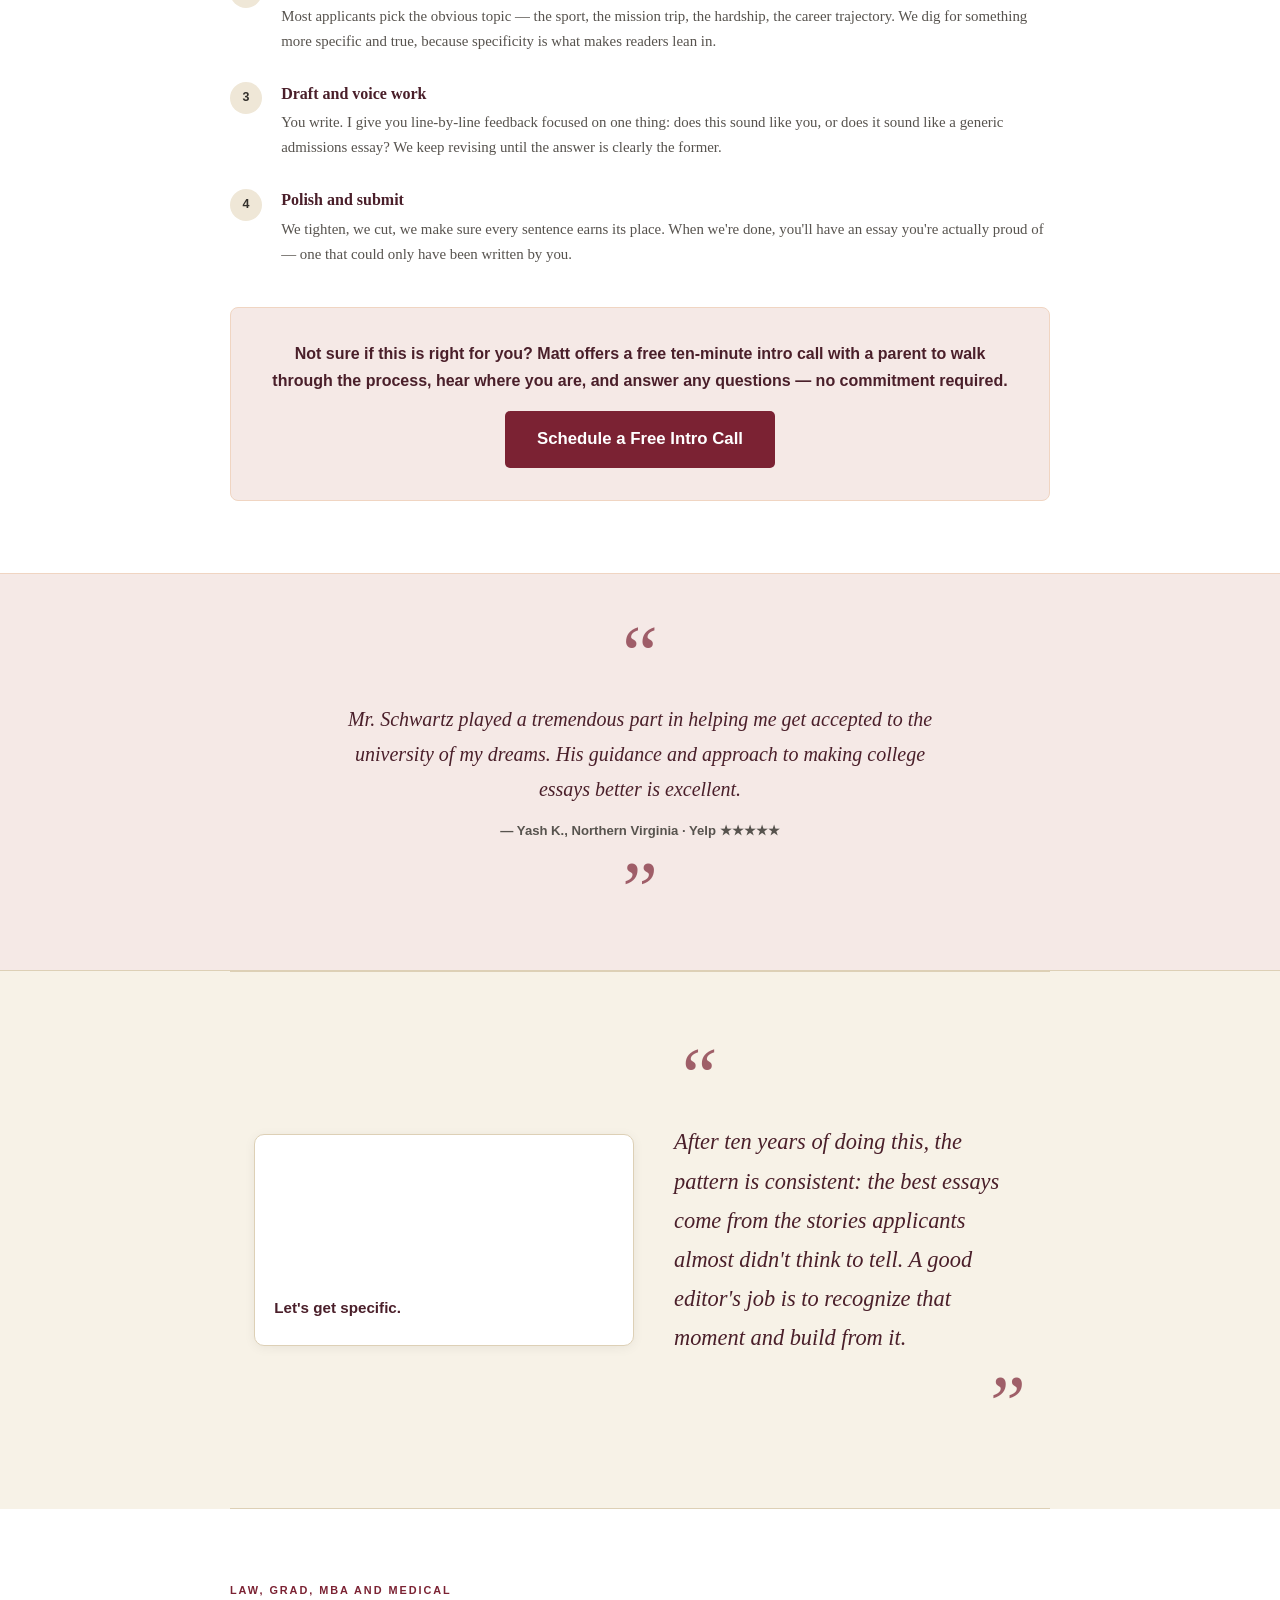
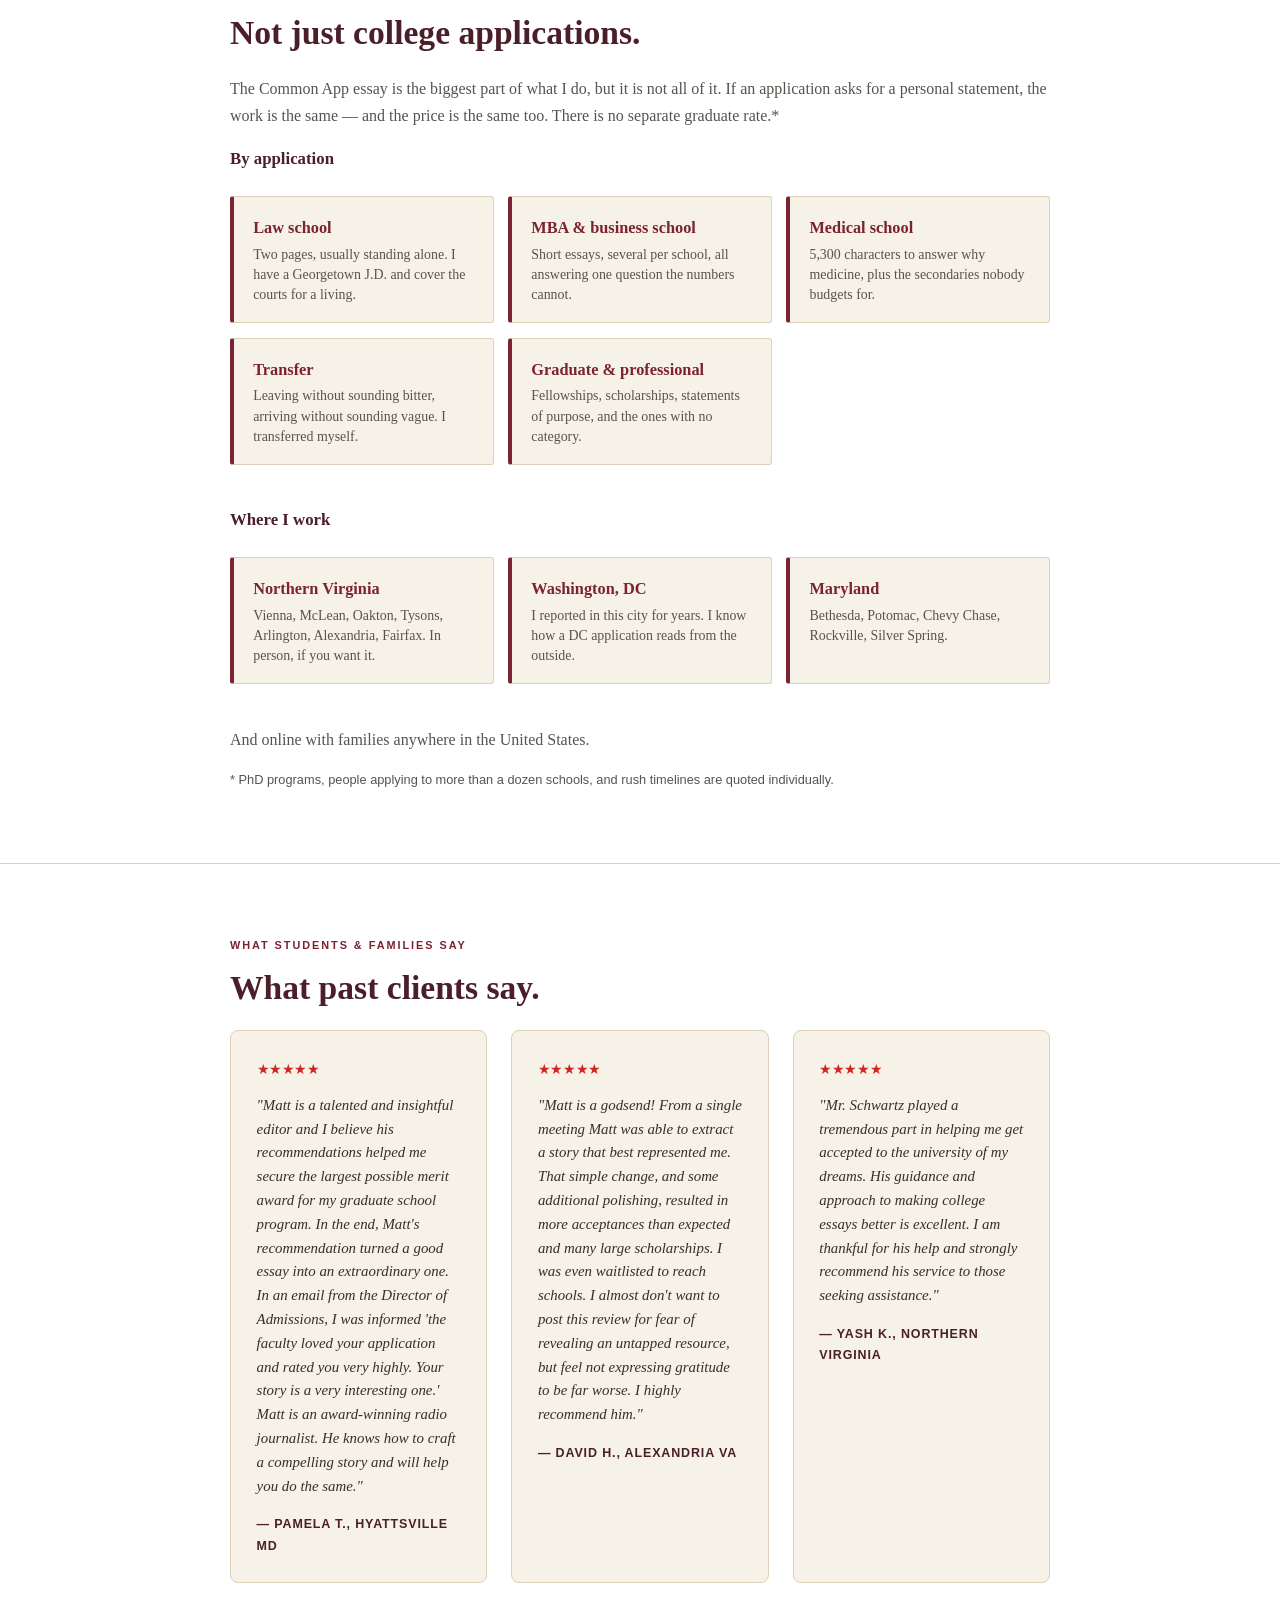
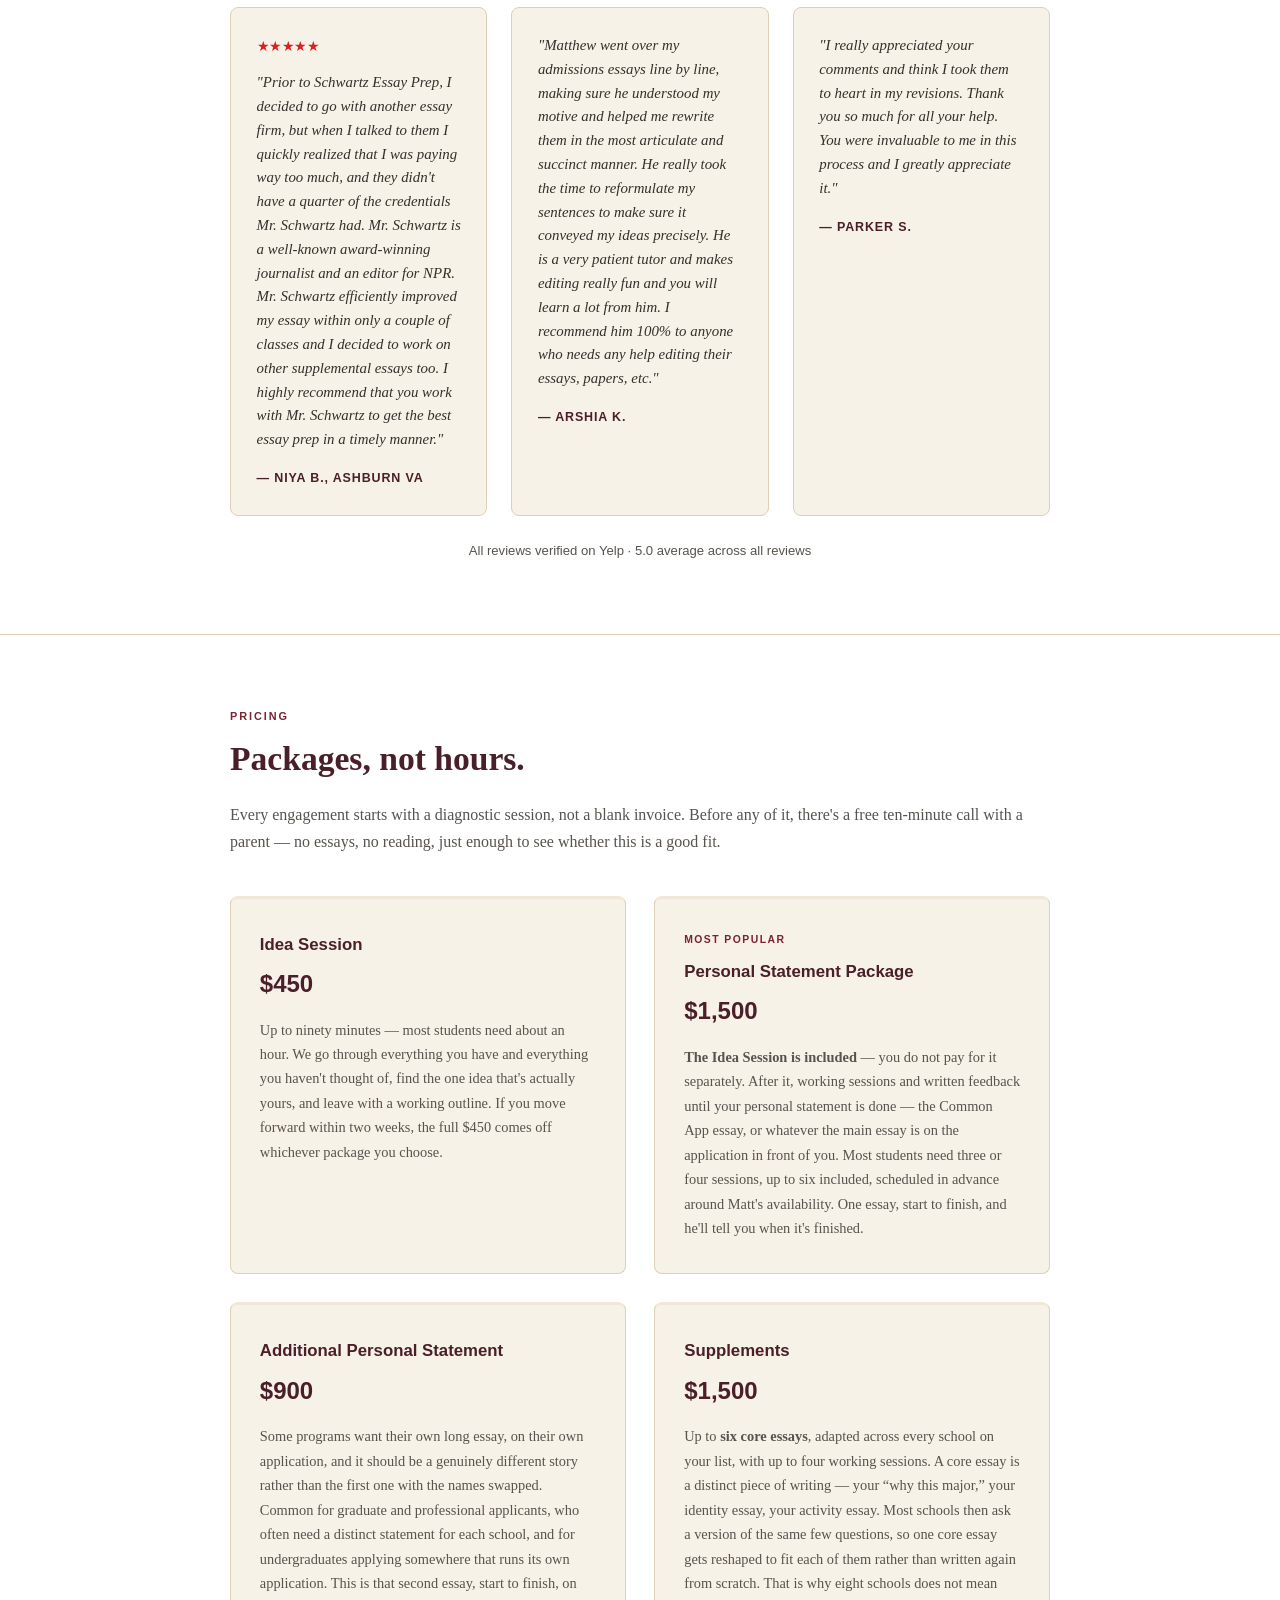
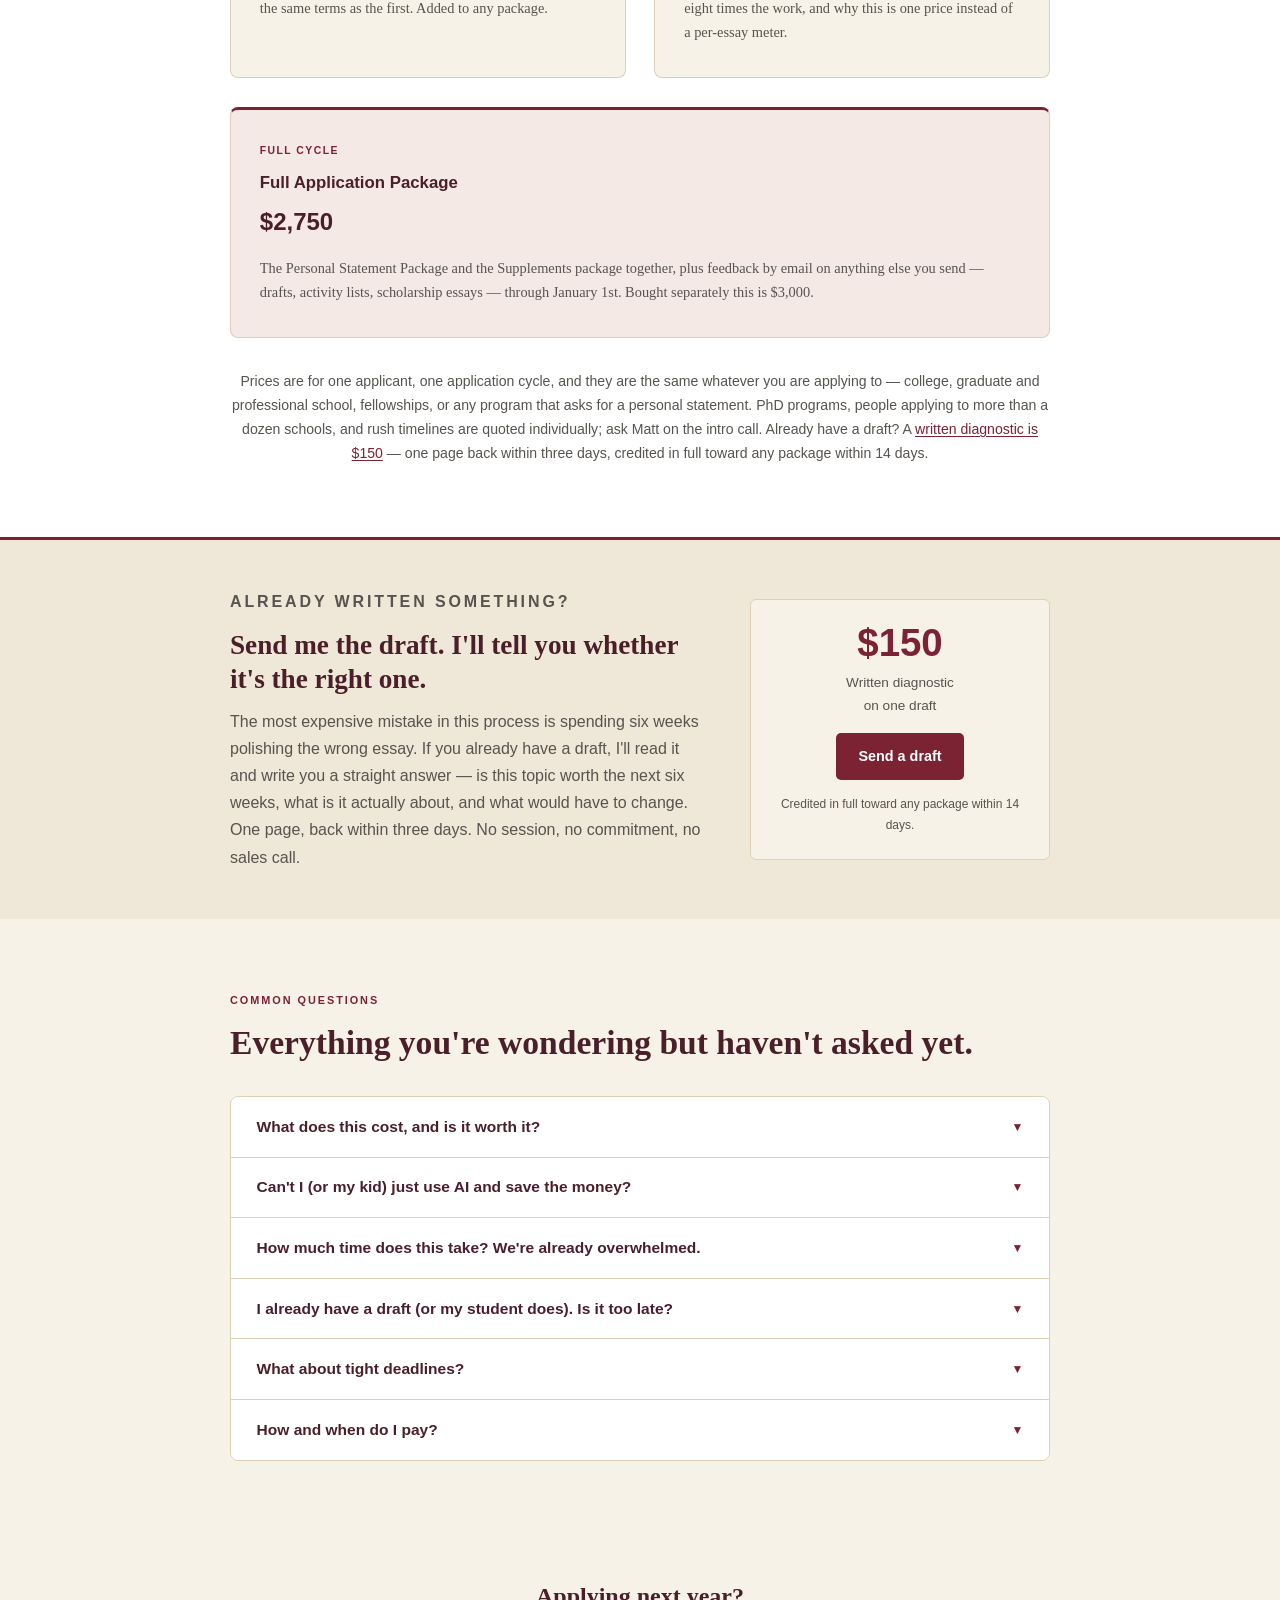
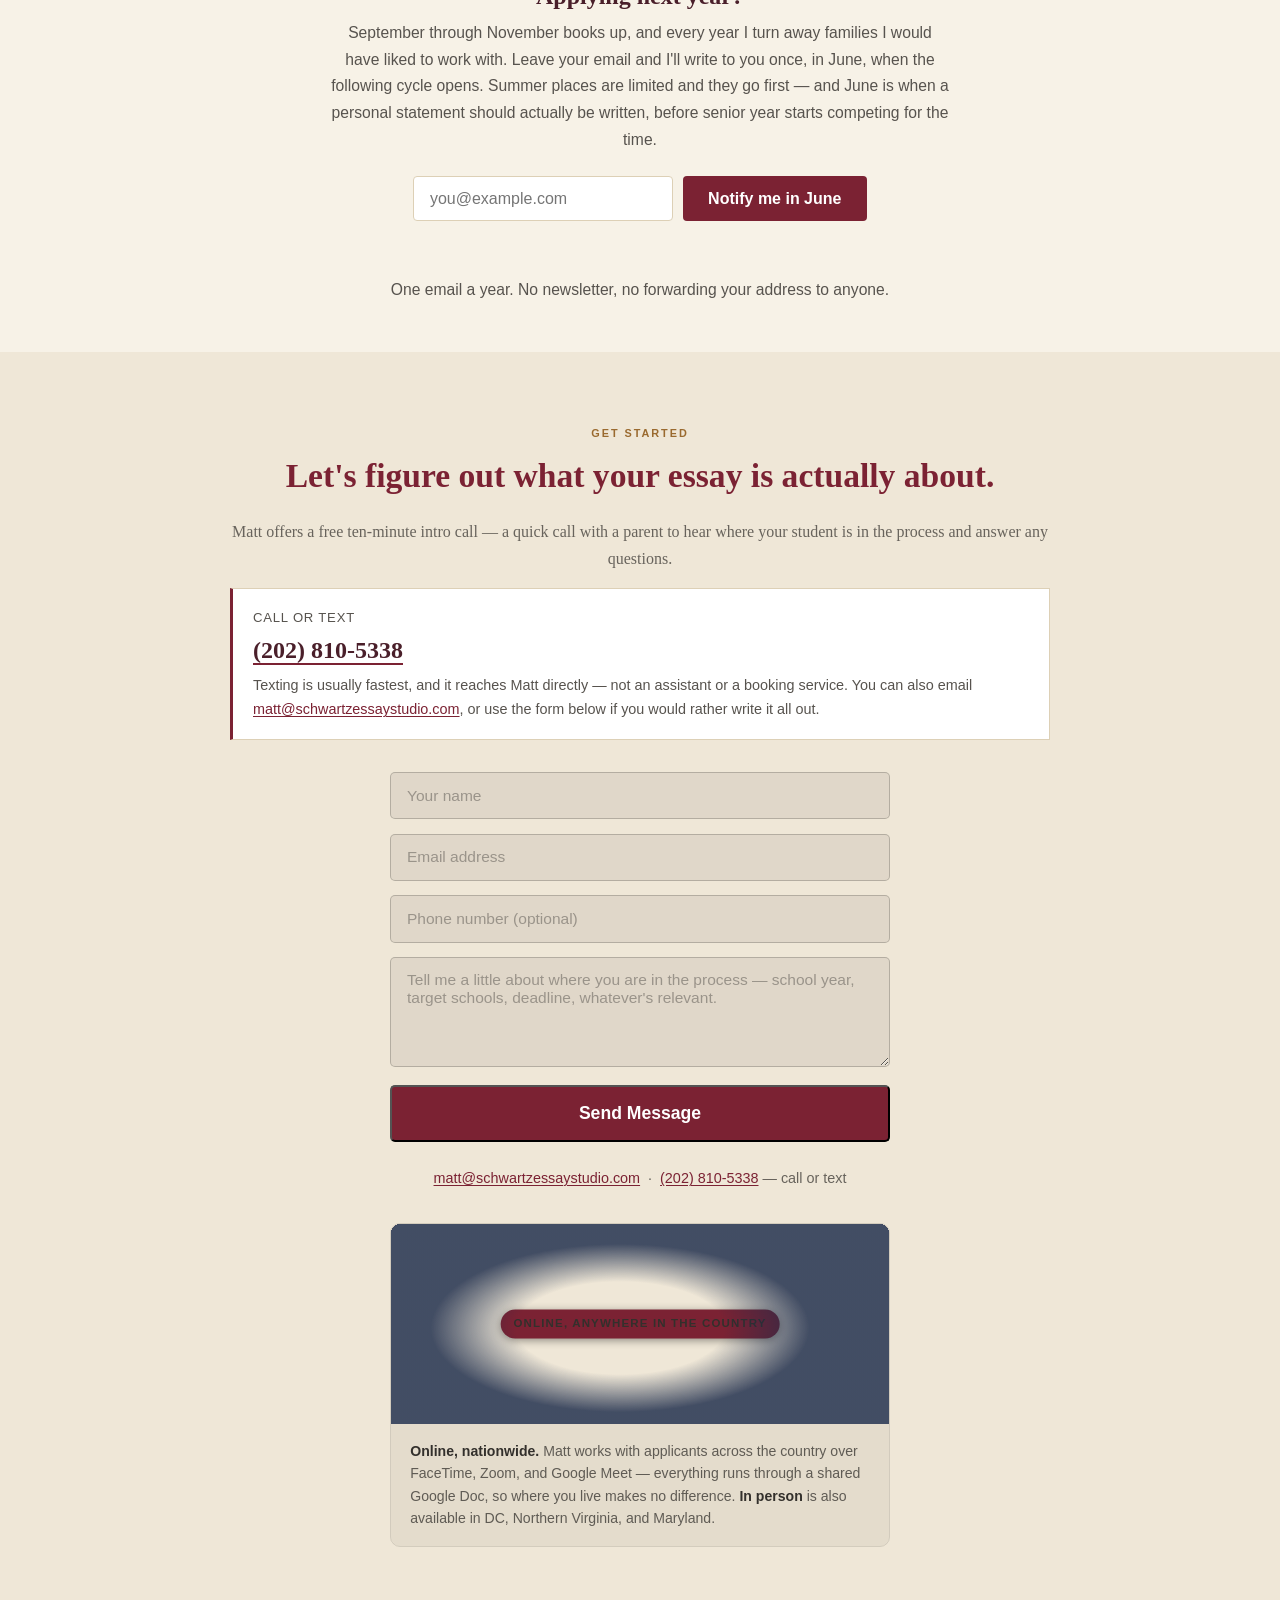
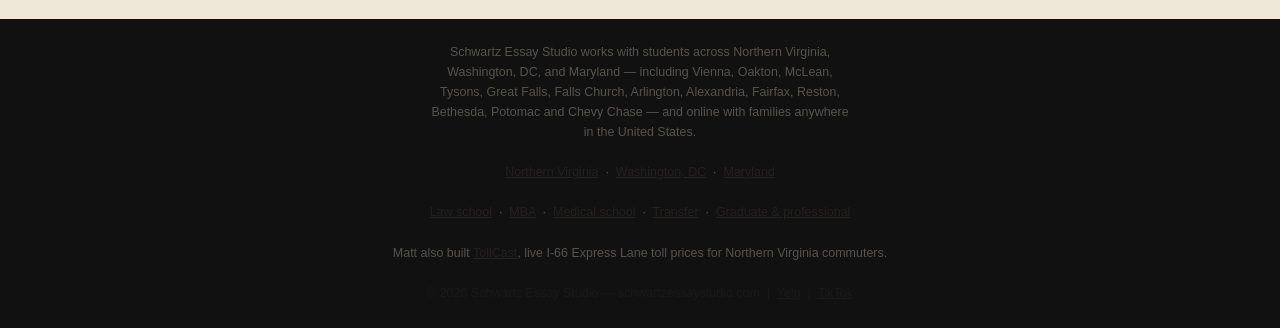
==== commit 1a4df0d4: "Home: 'free phone consultation' -> the actual free ten-minute intro call Co-Authored-By: Claude Opus" ====
--- a/index.html
+++ b/index.html
@@ -2226,7 +2226,7 @@
 
     <!-- Mid-page CTA: placed after process, before About -->
     <div class="mid-cta">
-      <p>Not sure if this is right for you? Matt offers a free phone consultation to walk through the process, hear where you are, and answer any questions — no commitment required.</p>
+      <p>Not sure if this is right for you? Matt offers a free ten-minute intro call with a parent to walk through the process, hear where you are, and answer any questions — no commitment required.</p>
       <a class="btn-primary" href="#contact">Schedule a Free Intro Call</a>
     </div>
   </div>
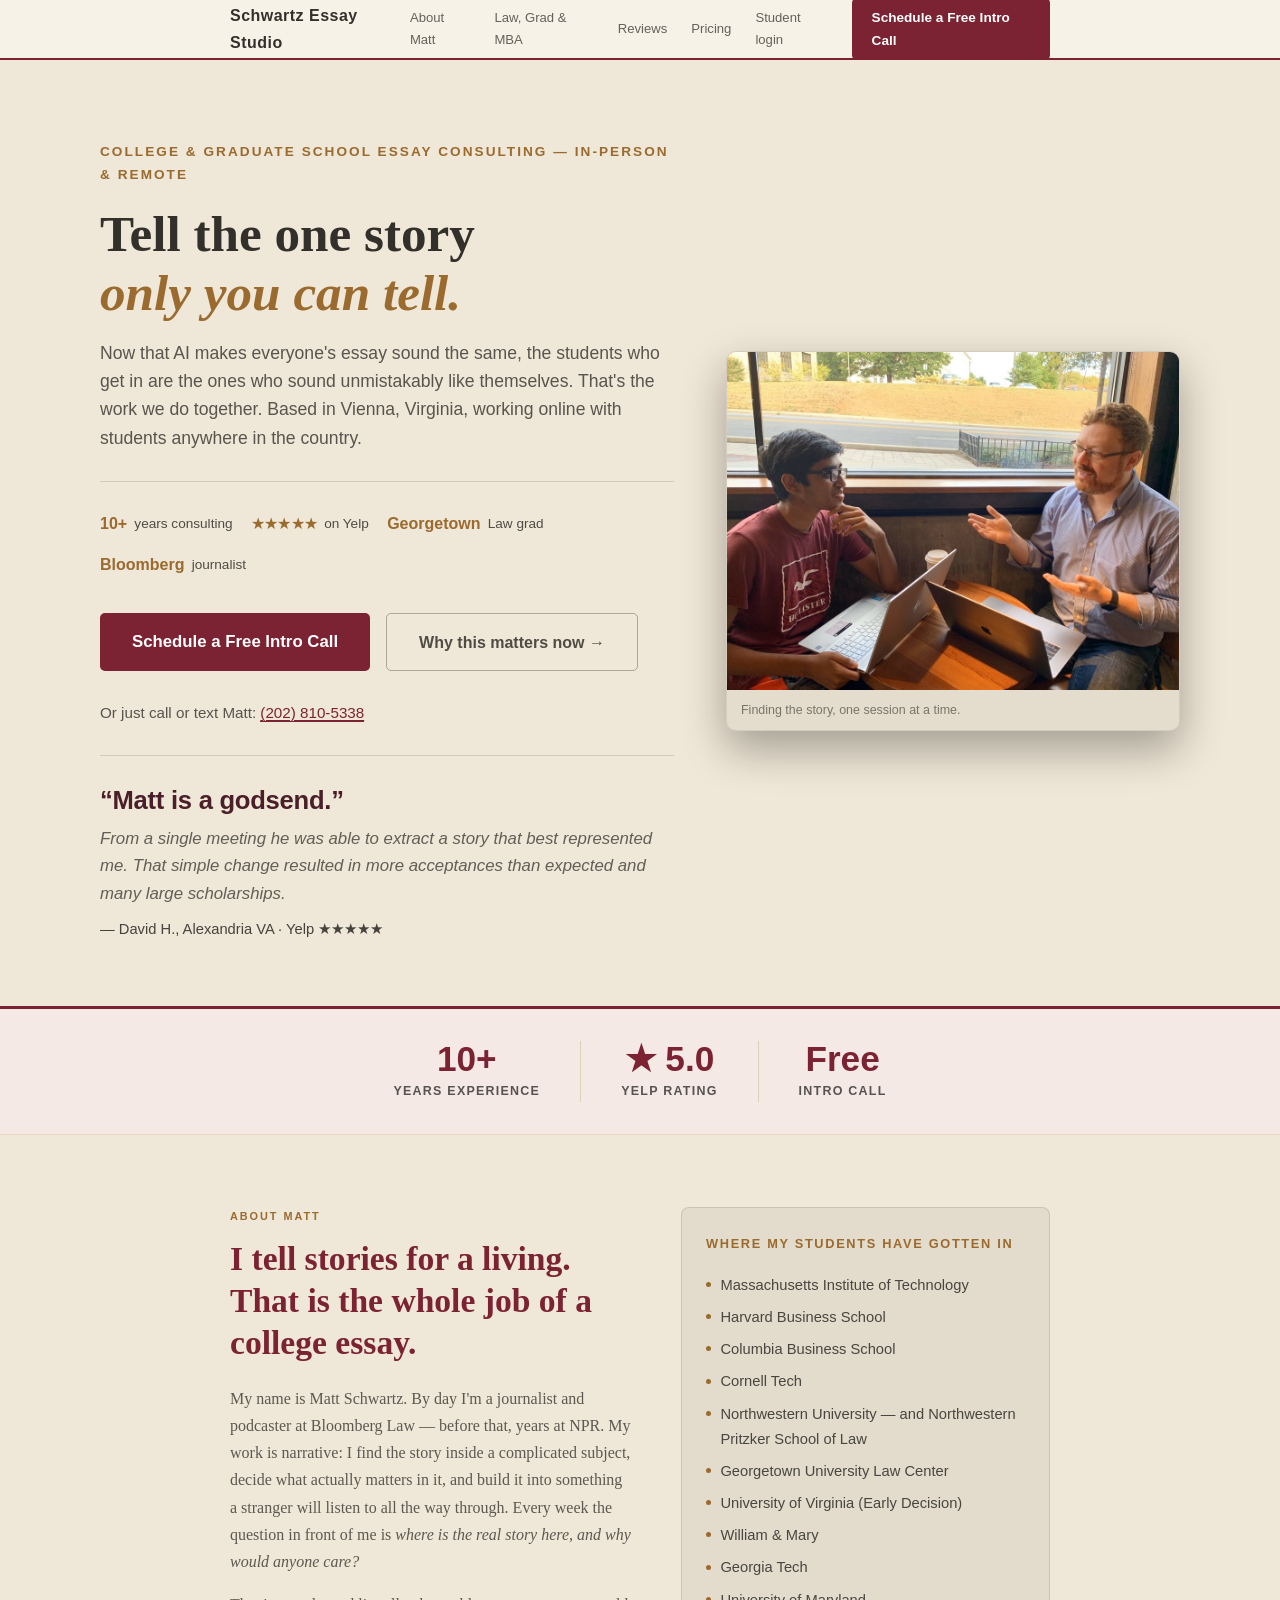
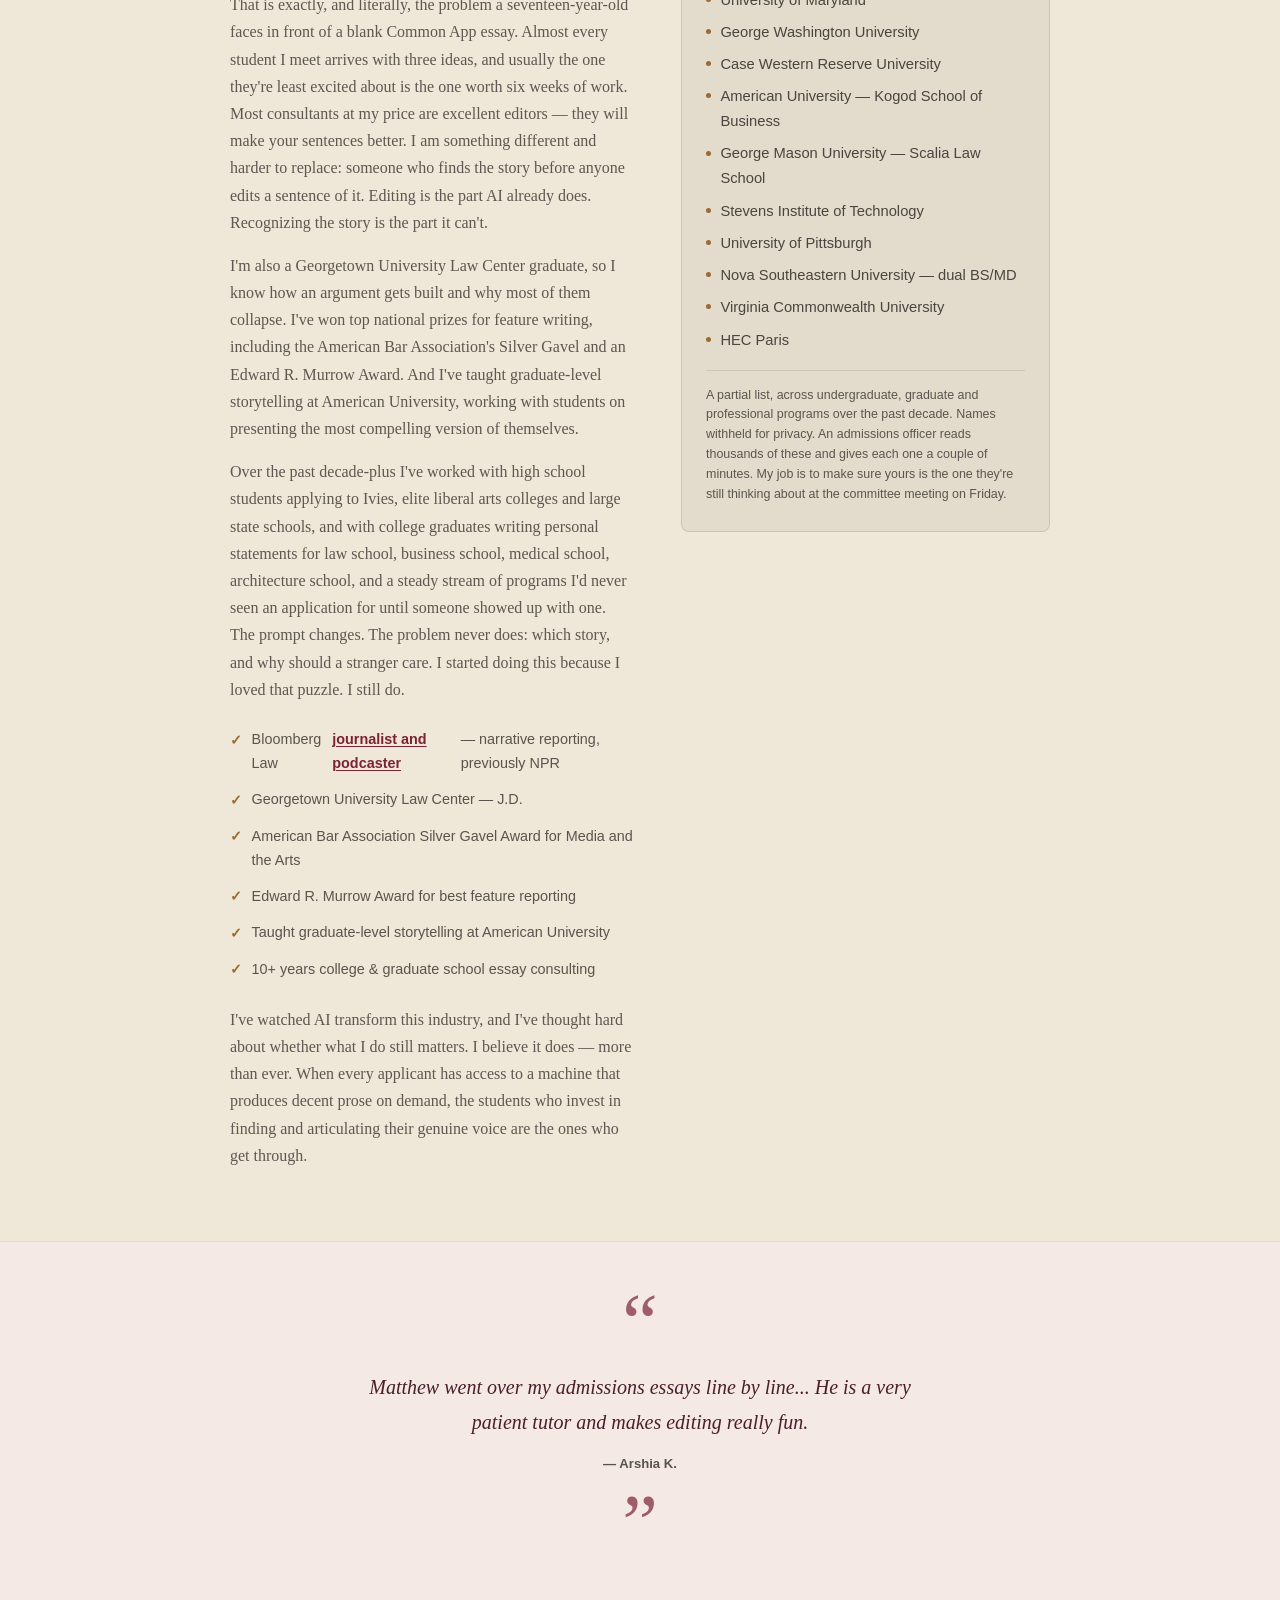
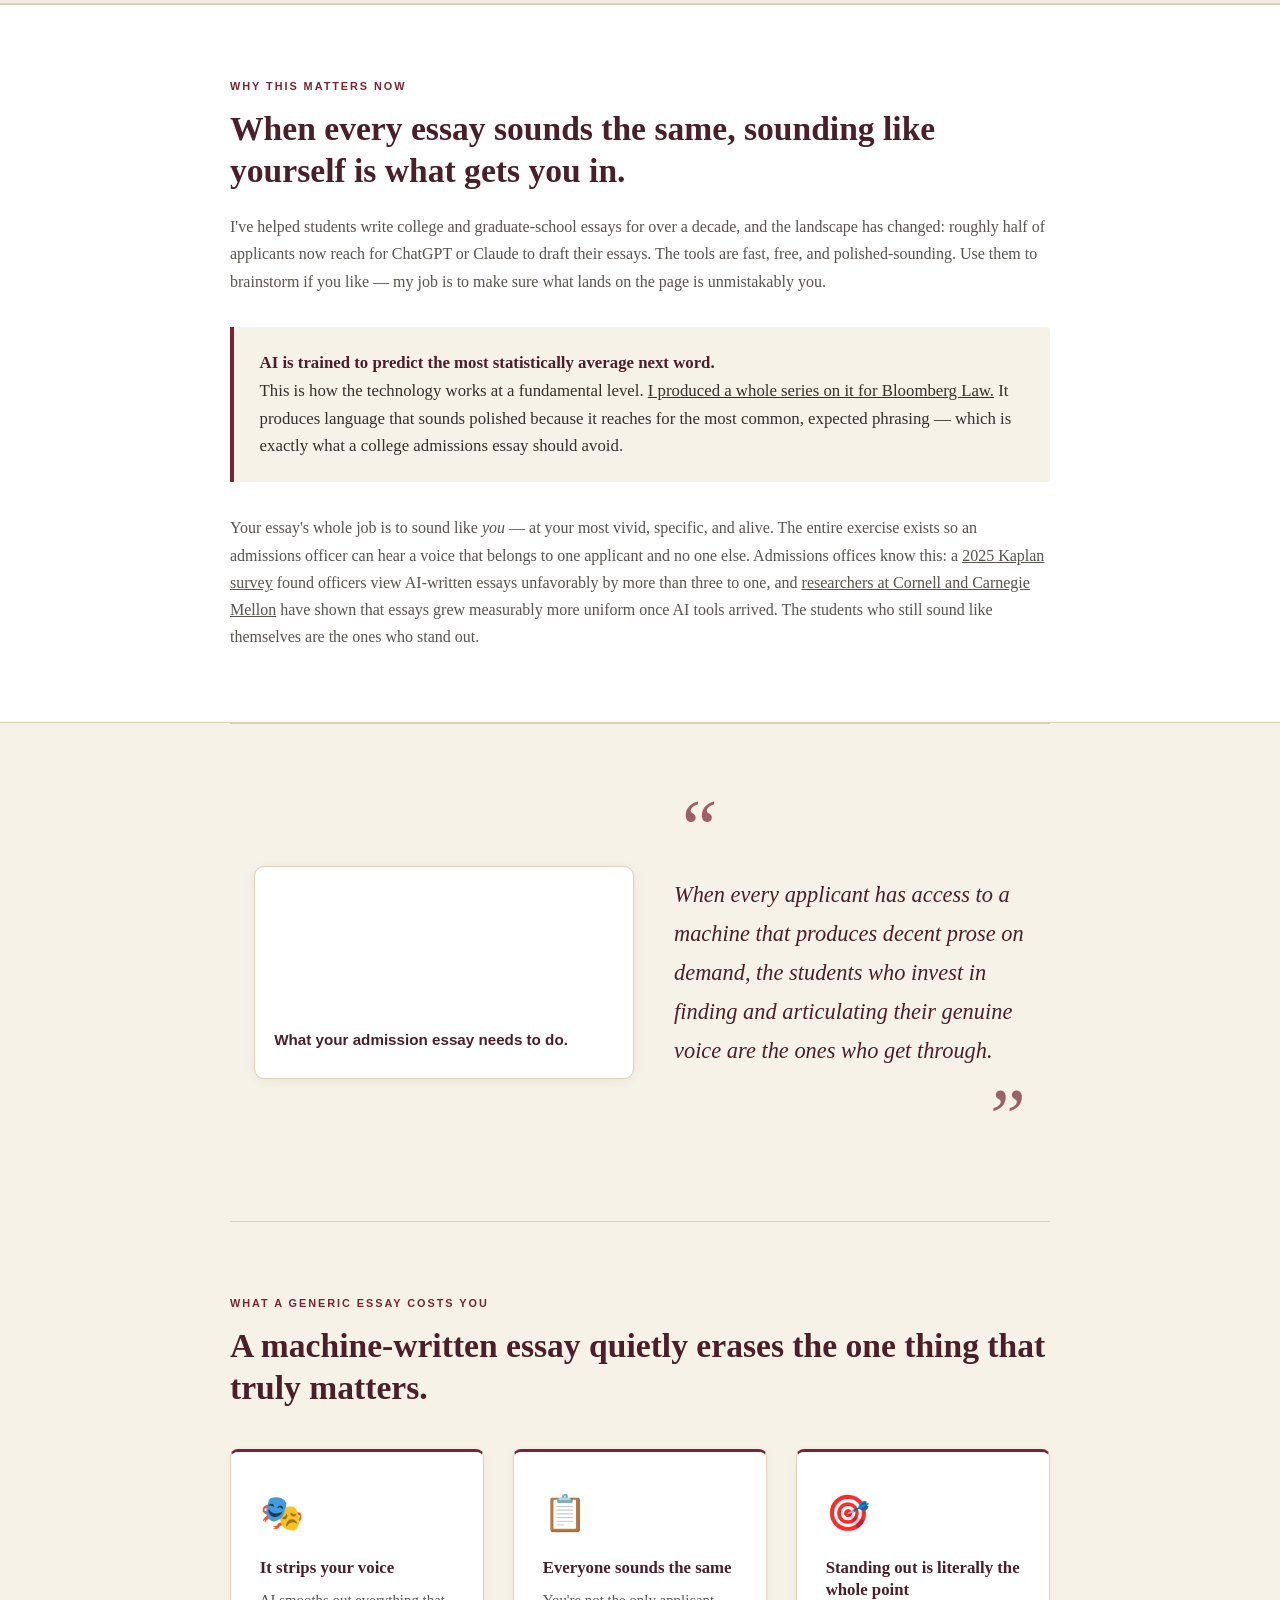
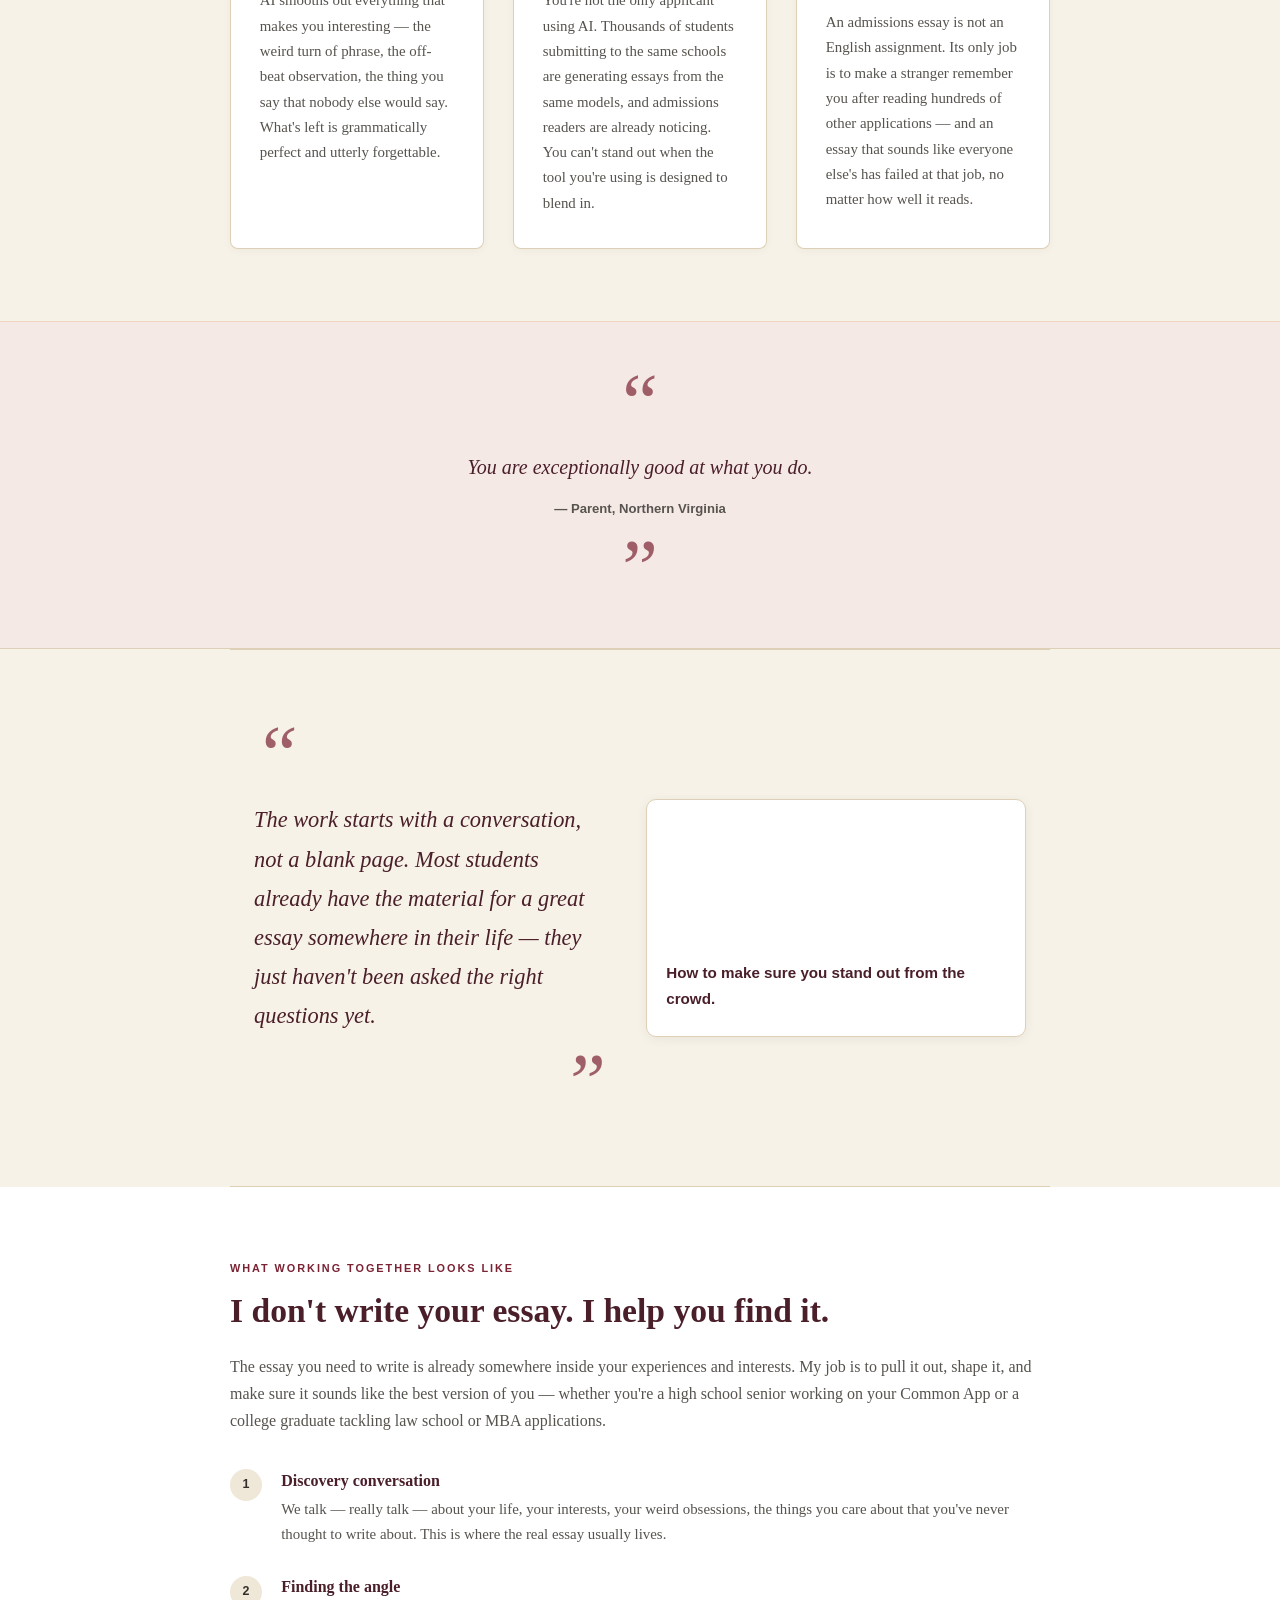
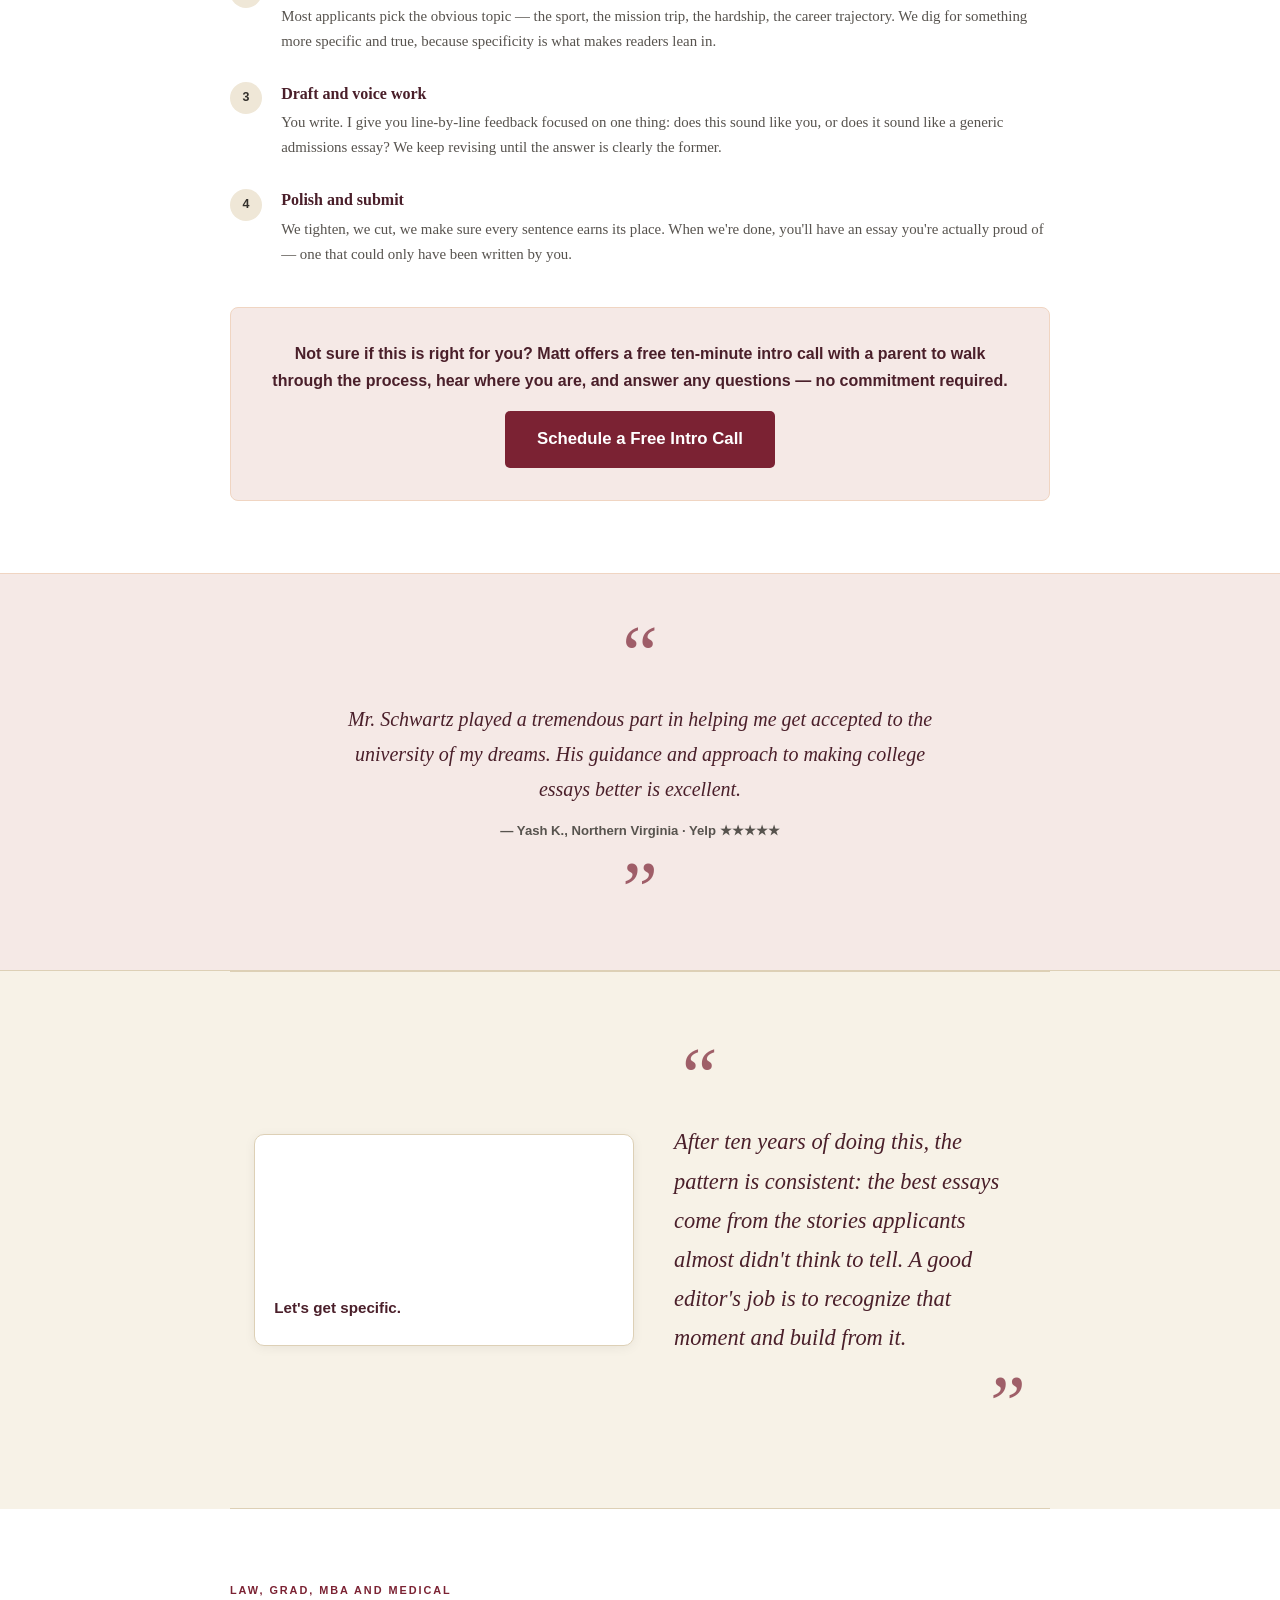
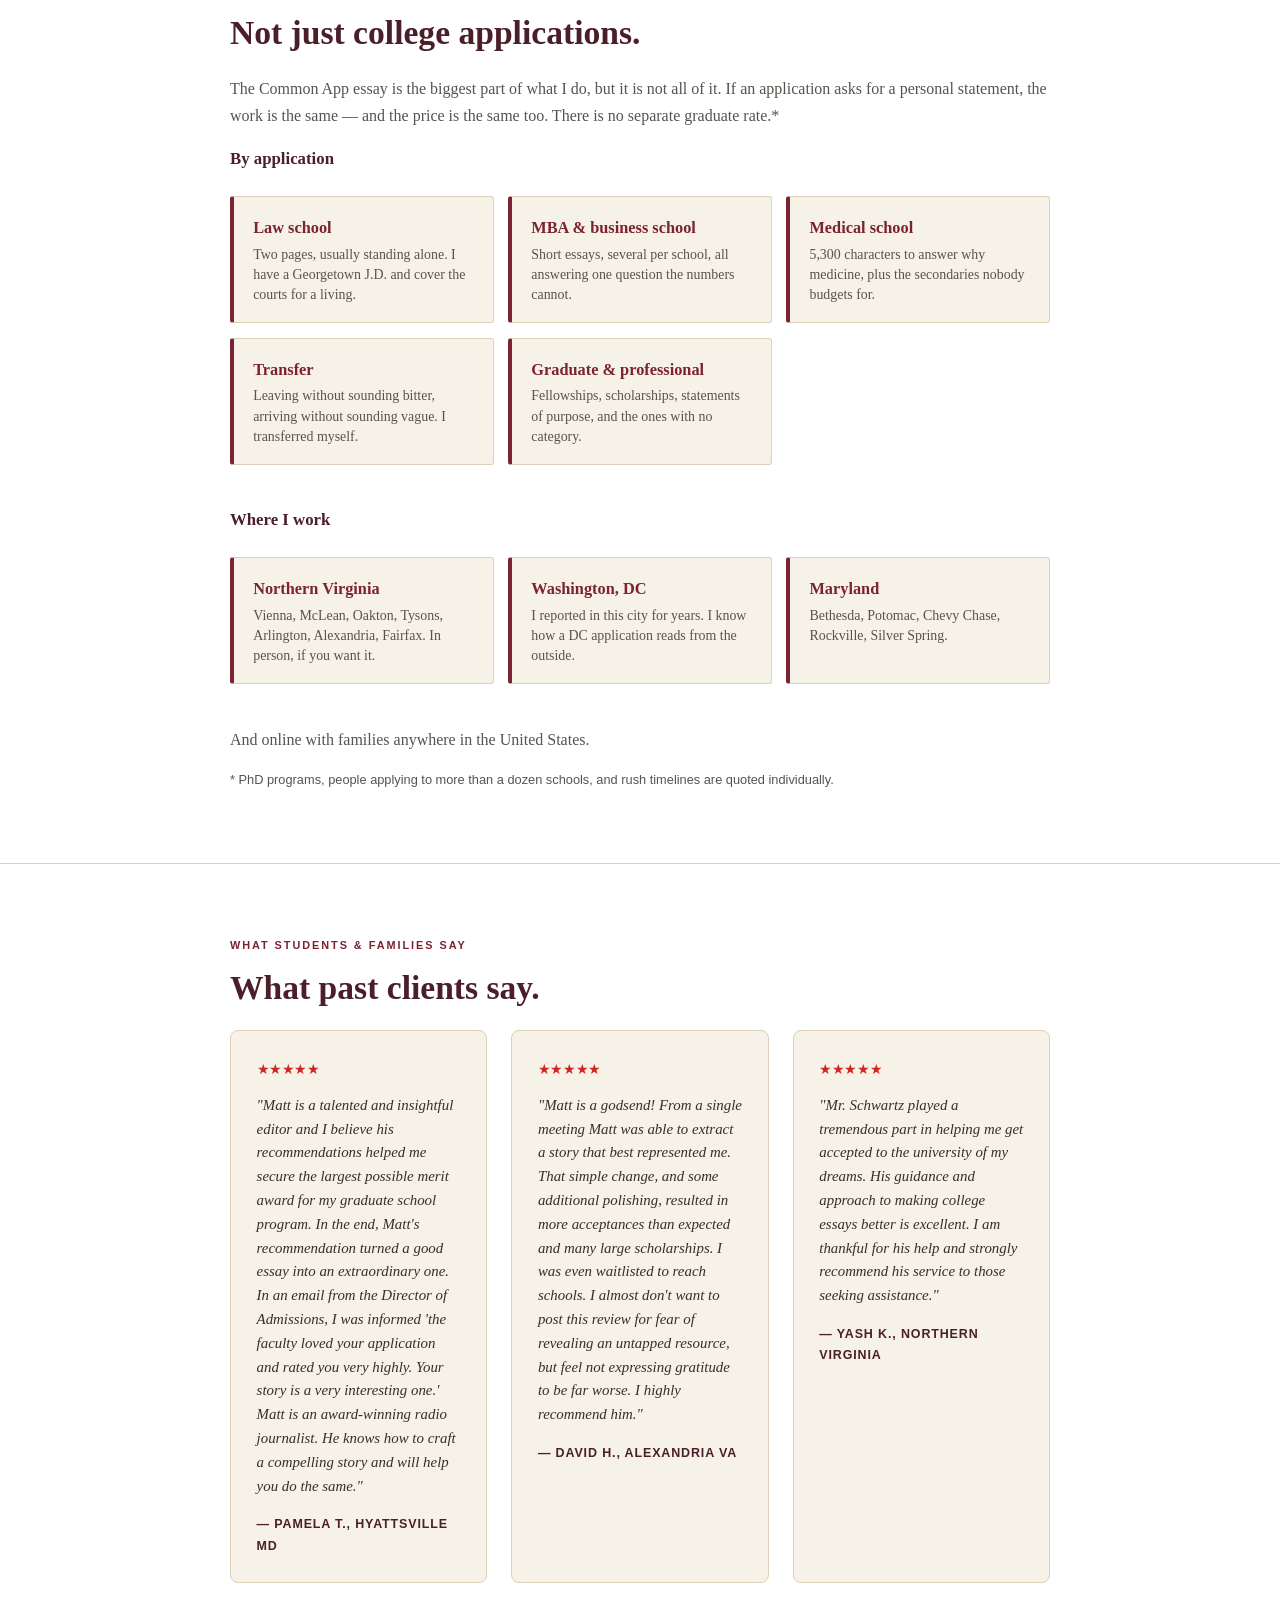
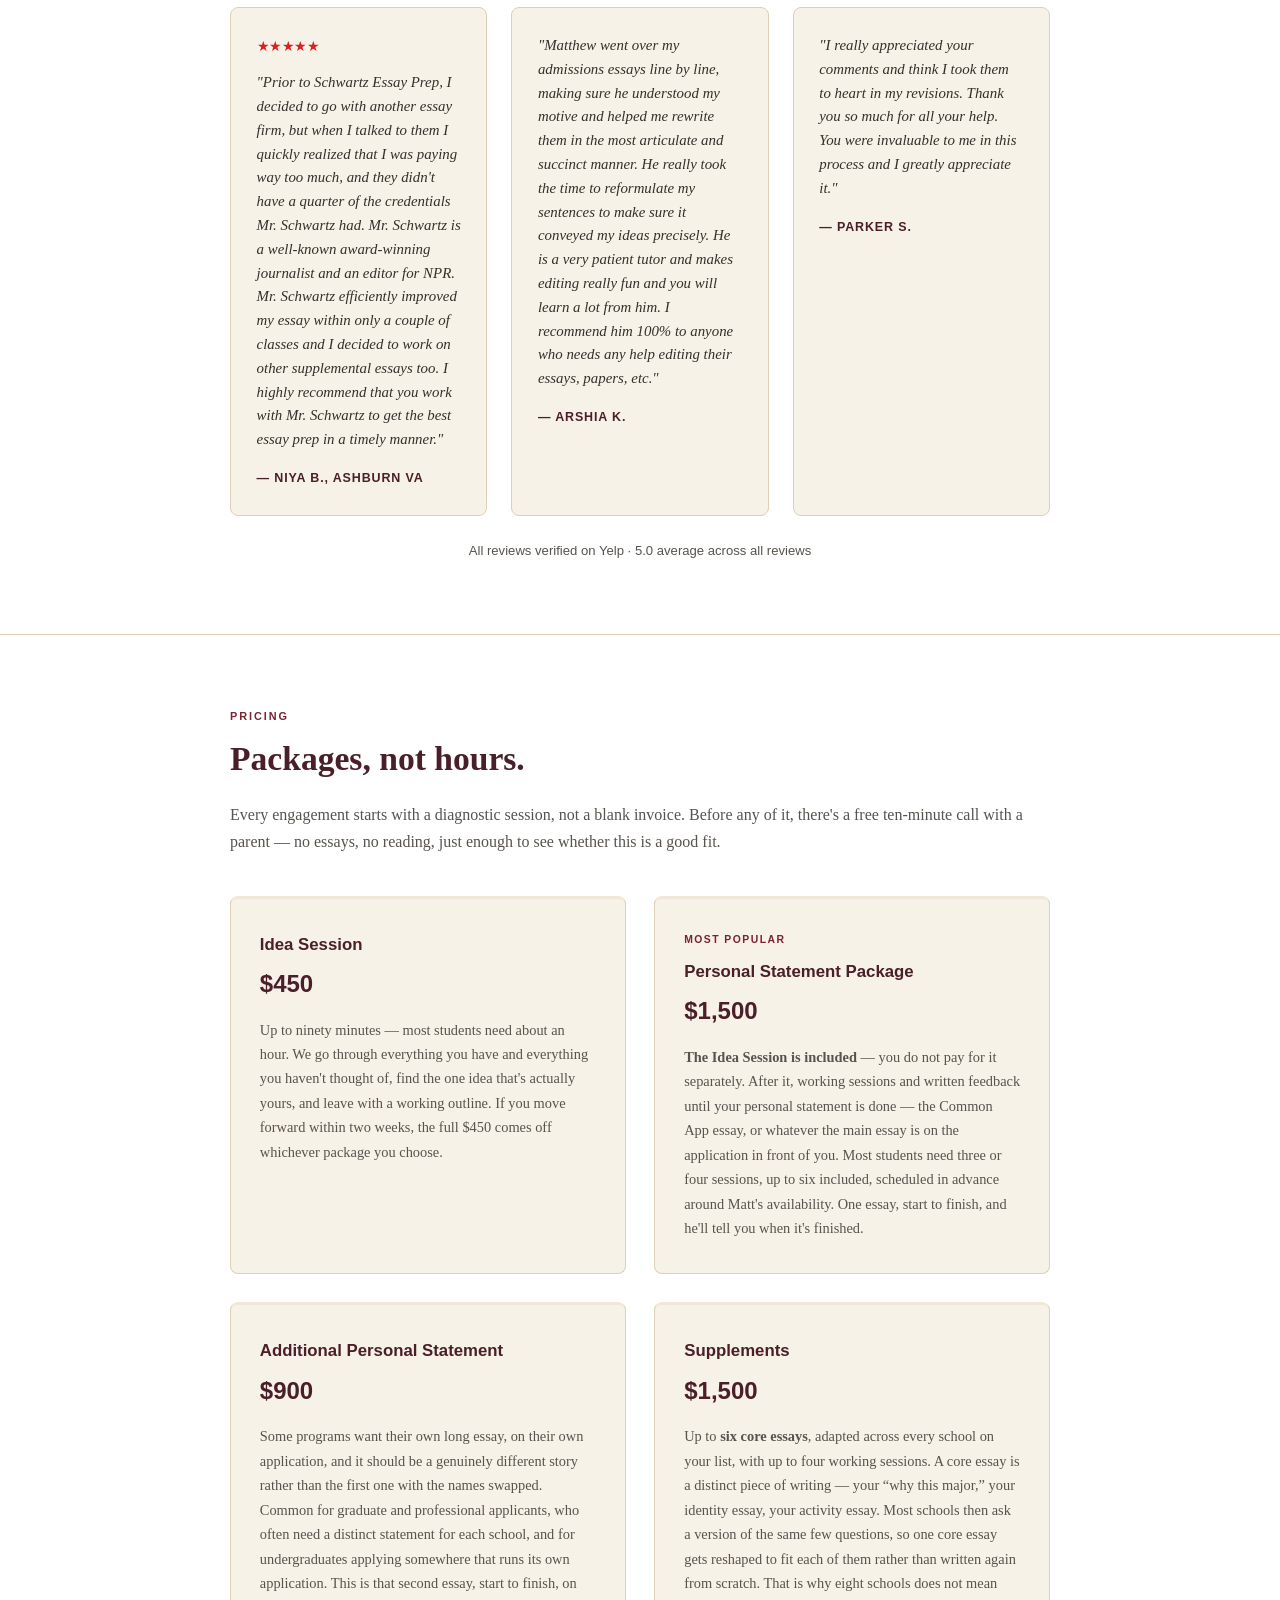
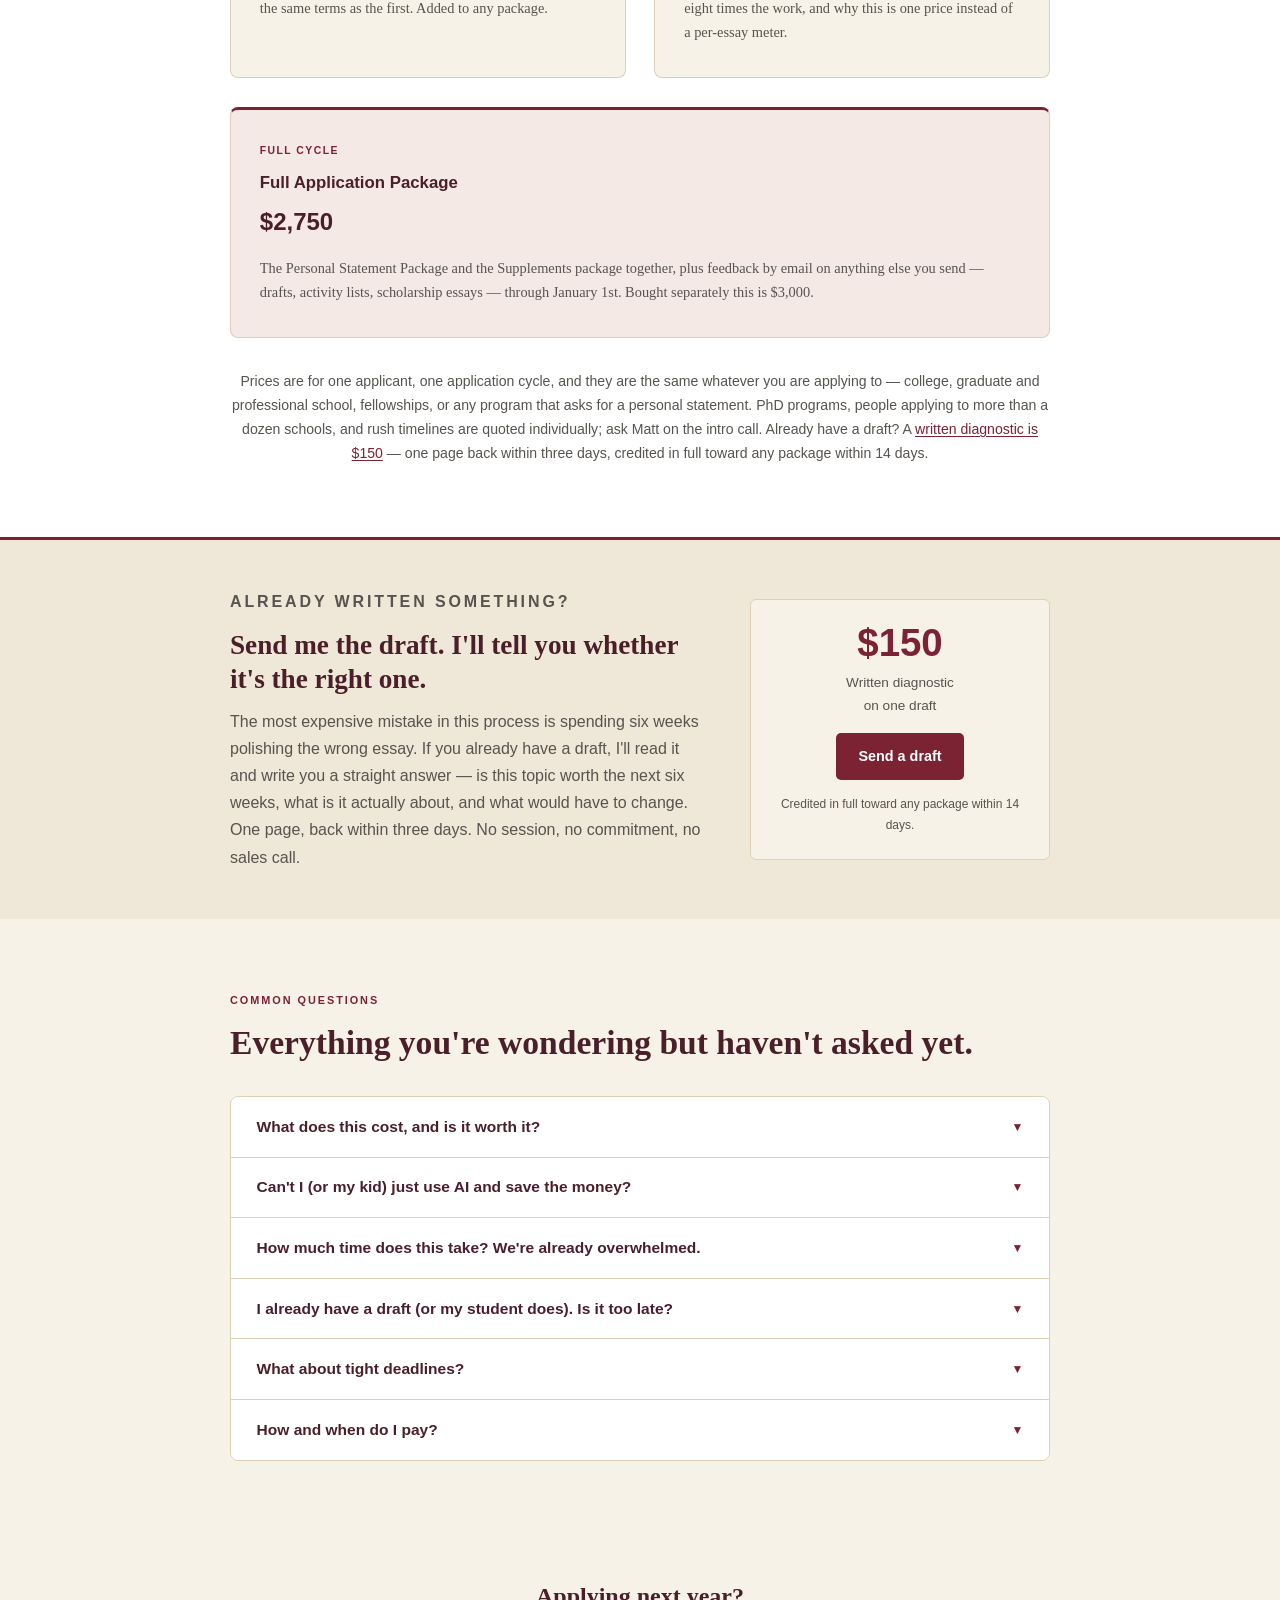
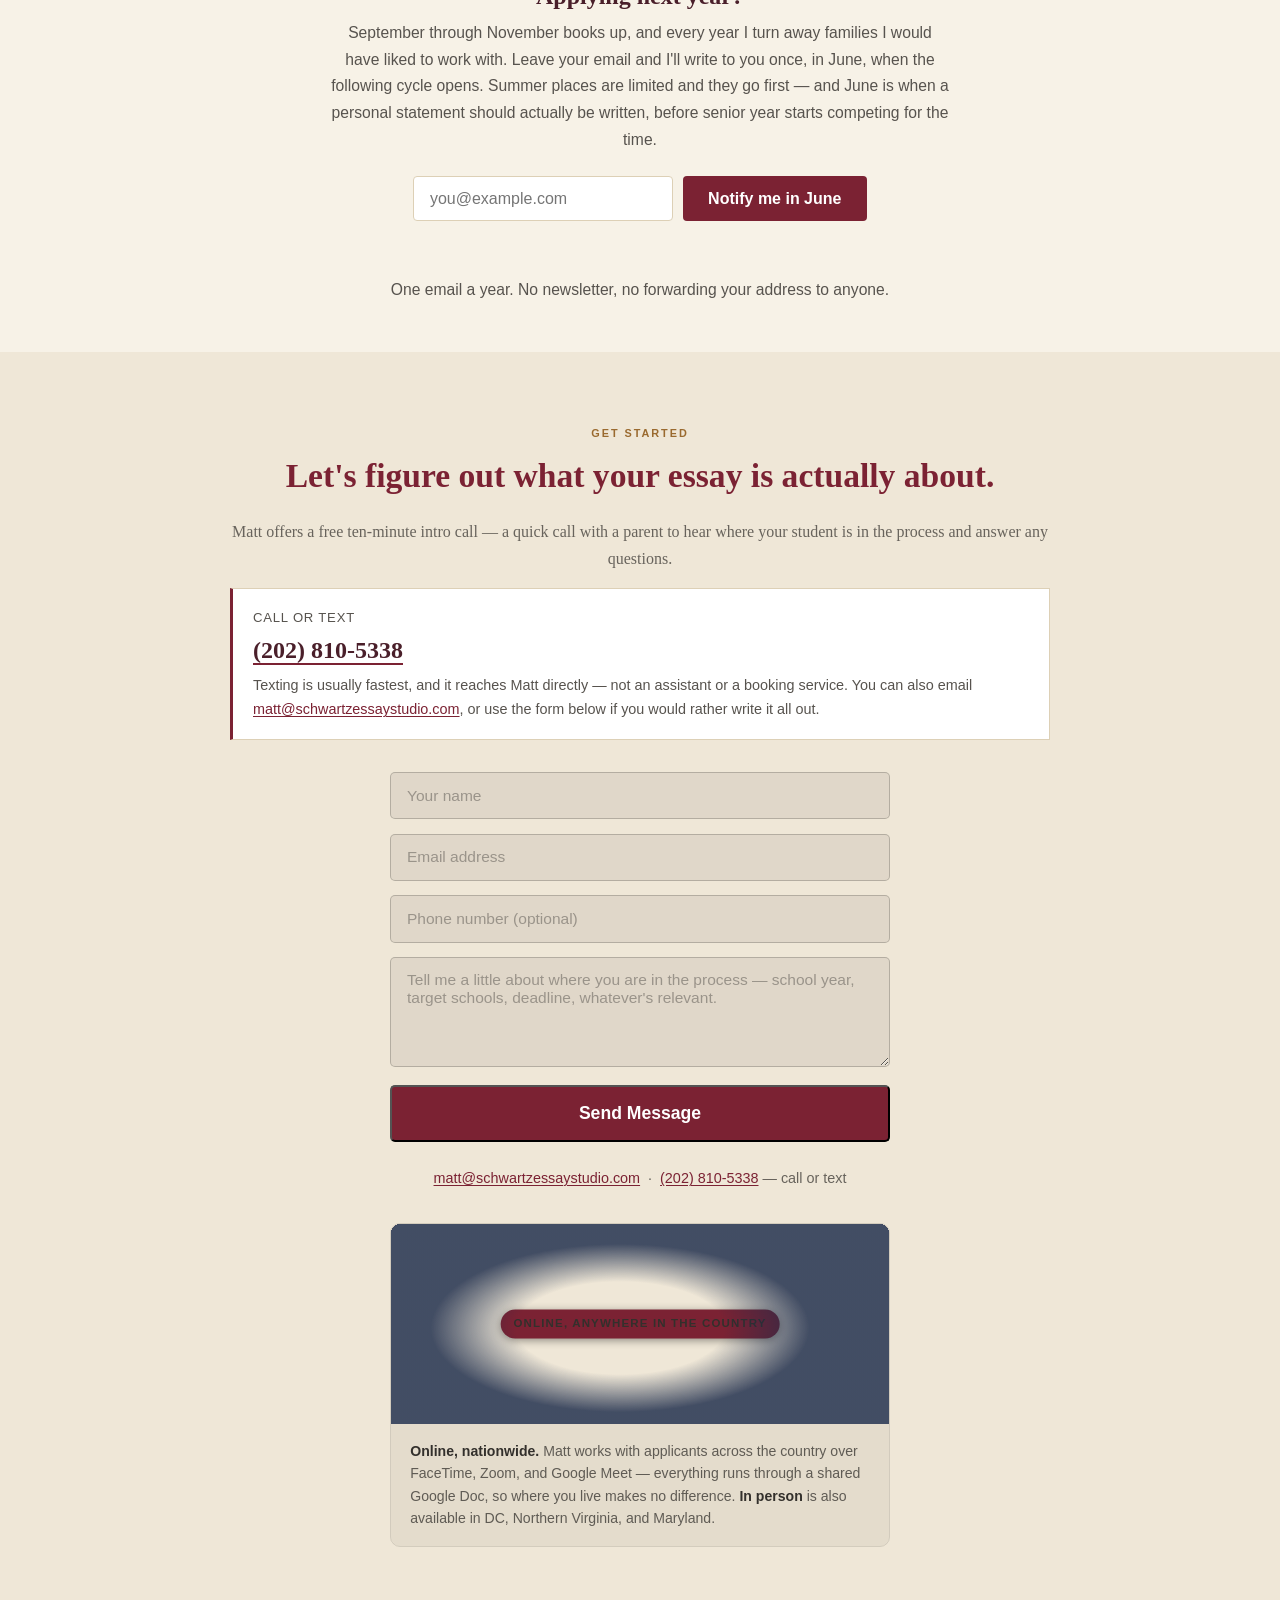
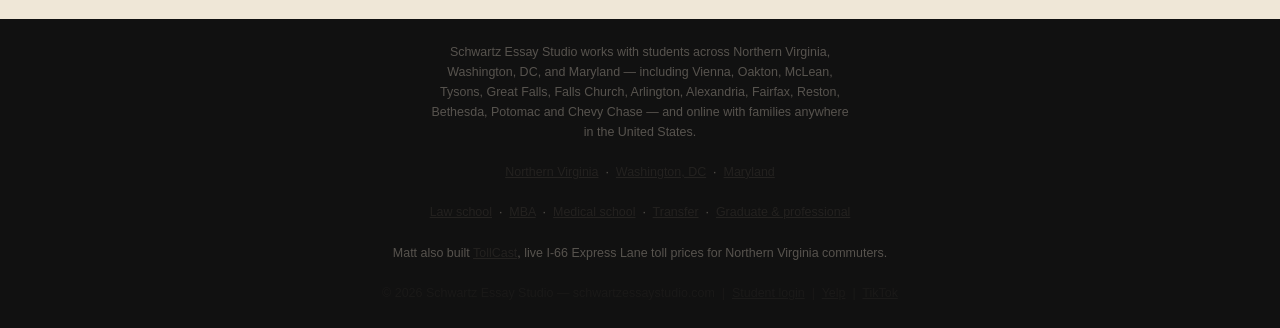
==== commit 69283fdf: "Add Student login link and /portal redirect to portal.schwartzessaystudio.com" ====
--- a/index.html
+++ b/index.html
@@ -1879,6 +1879,7 @@
       <a class="nav-link" href="#what-i-work-on">Law, Grad &amp; MBA</a>
       <a class="nav-link" href="#testimonials">Reviews</a>
       <a class="nav-link" href="#pricing">Pricing</a>
+      <a class="nav-link" href="https://portal.schwartzessaystudio.com">Student login</a>
       <a class="nav-cta" href="#contact">Schedule a Free Intro Call</a>
     </div>
   </div>
@@ -2632,6 +2633,8 @@
     Matt also built <a href="https://tollcast.com/" style="color: rgba(var(--panel-ink),0.55);">TollCast</a>, live I-66 Express Lane toll prices for Northern Virginia commuters.
   </p>
   &copy; 2026 Schwartz Essay Studio &mdash; schwartzessaystudio.com &nbsp;|&nbsp;
+  <a href="https://portal.schwartzessaystudio.com" style="color: rgba(var(--panel-ink),0.3);">Student login</a>
+  &nbsp;|&nbsp;
   <a href="https://www.yelp.com/biz/schwartz-essay-studio-vienna" style="color: rgba(var(--panel-ink),0.3);" target="_blank" rel="noopener">Yelp</a>
   &nbsp;|&nbsp;
   <a href="https://www.tiktok.com/@college.essay.man" style="color: rgba(var(--panel-ink),0.3);" target="_blank" rel="noopener">TikTok</a>
